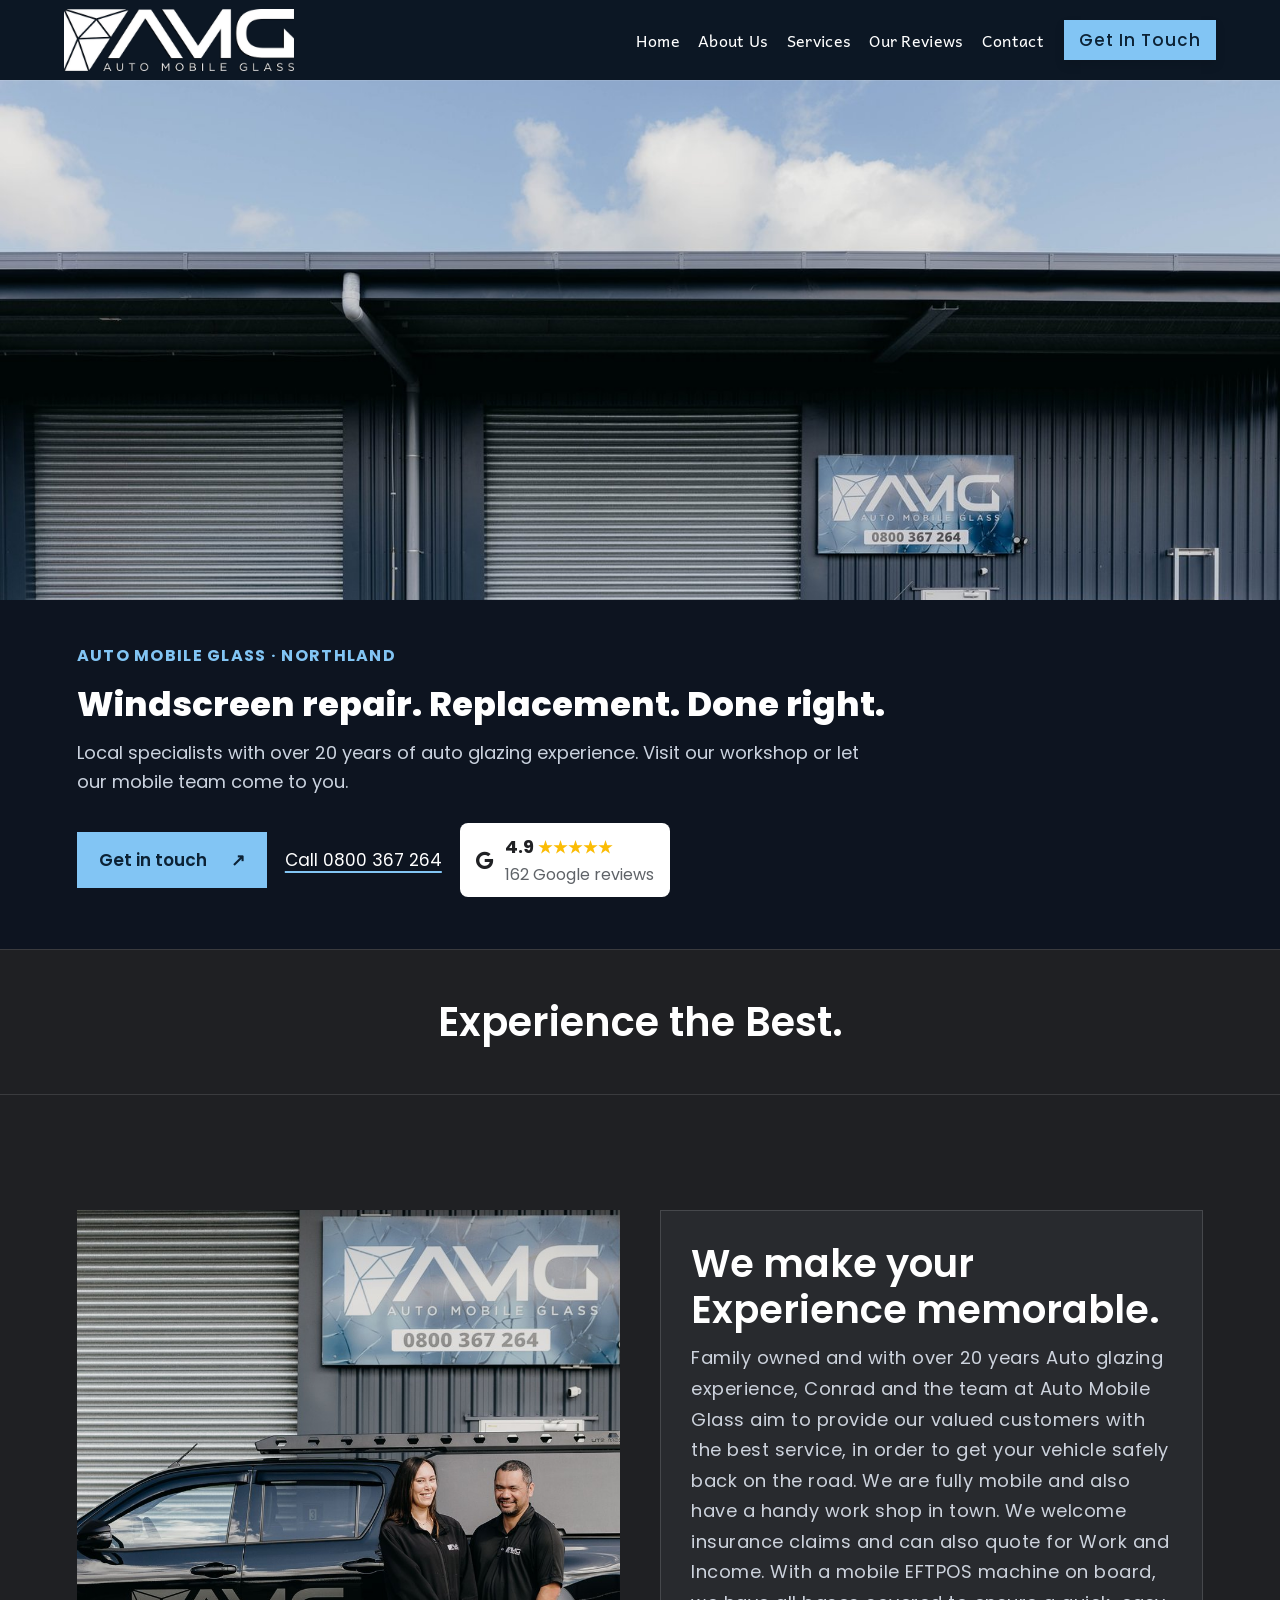
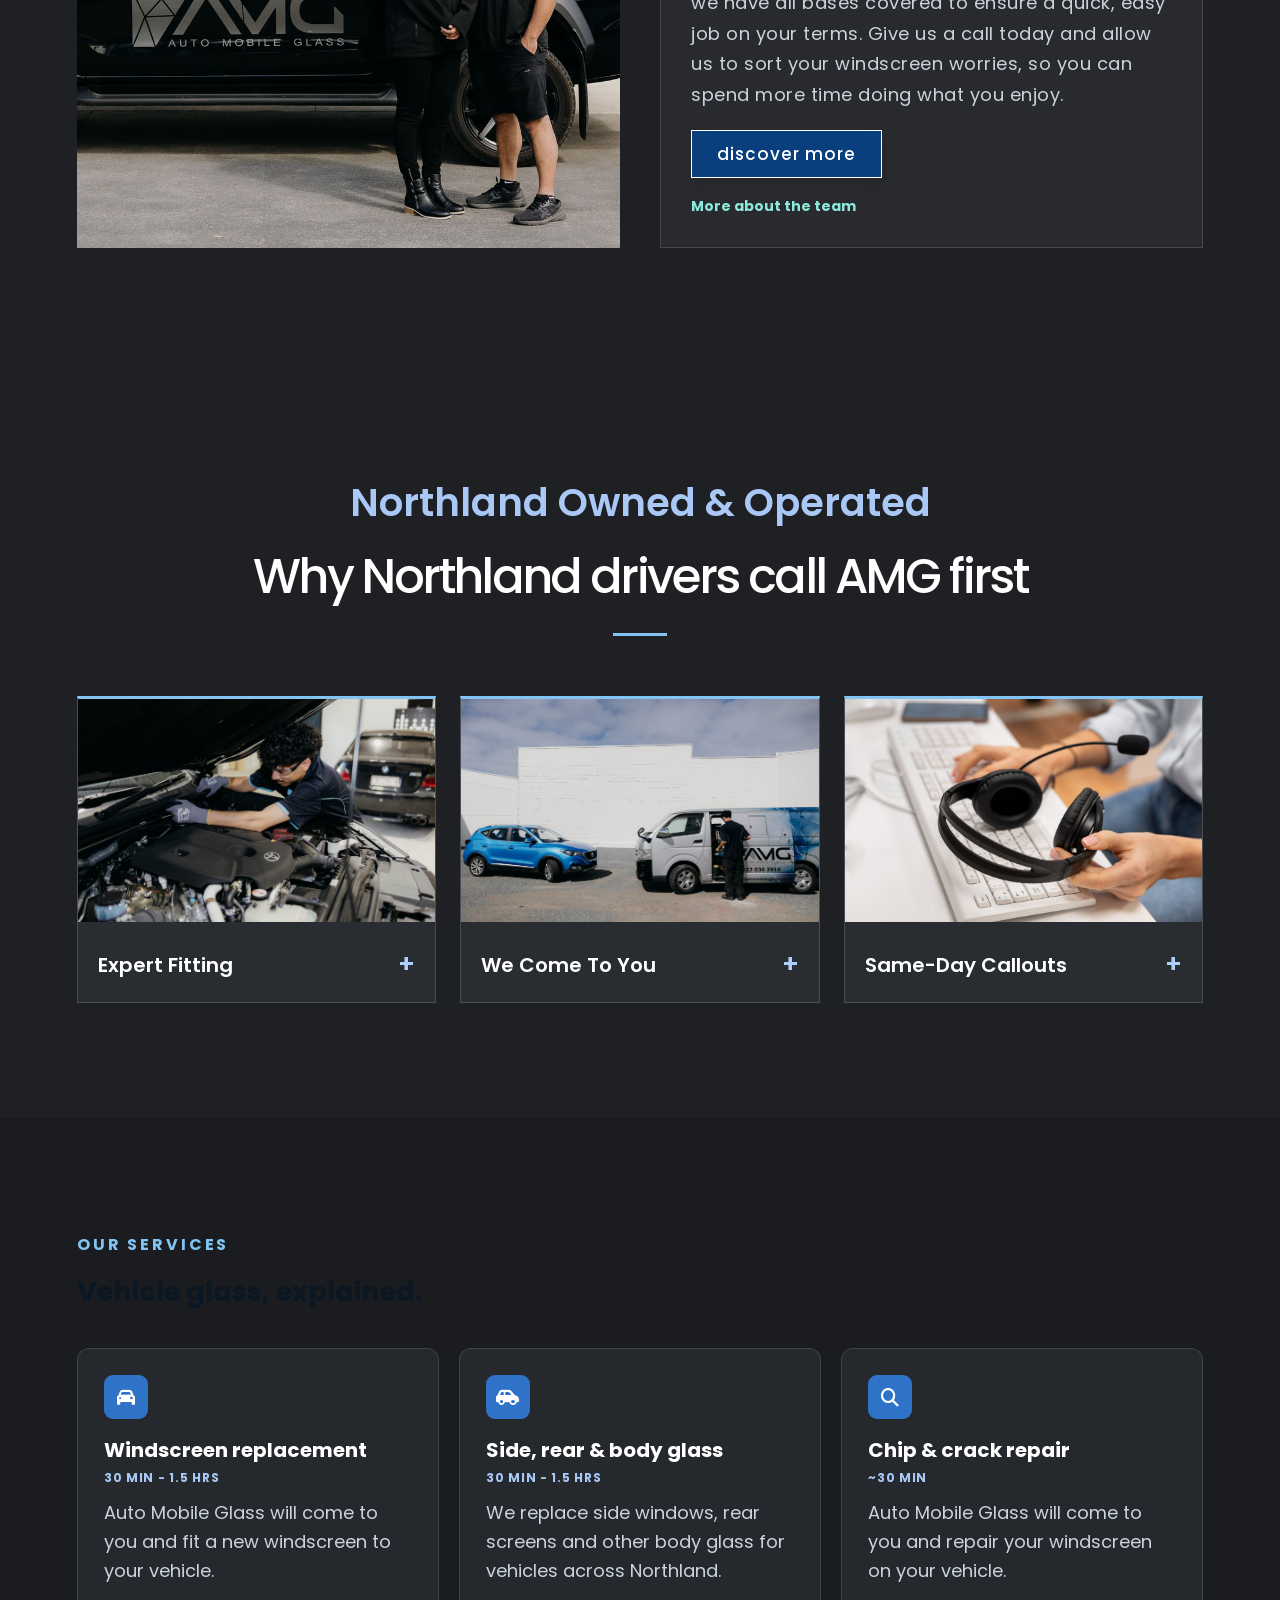
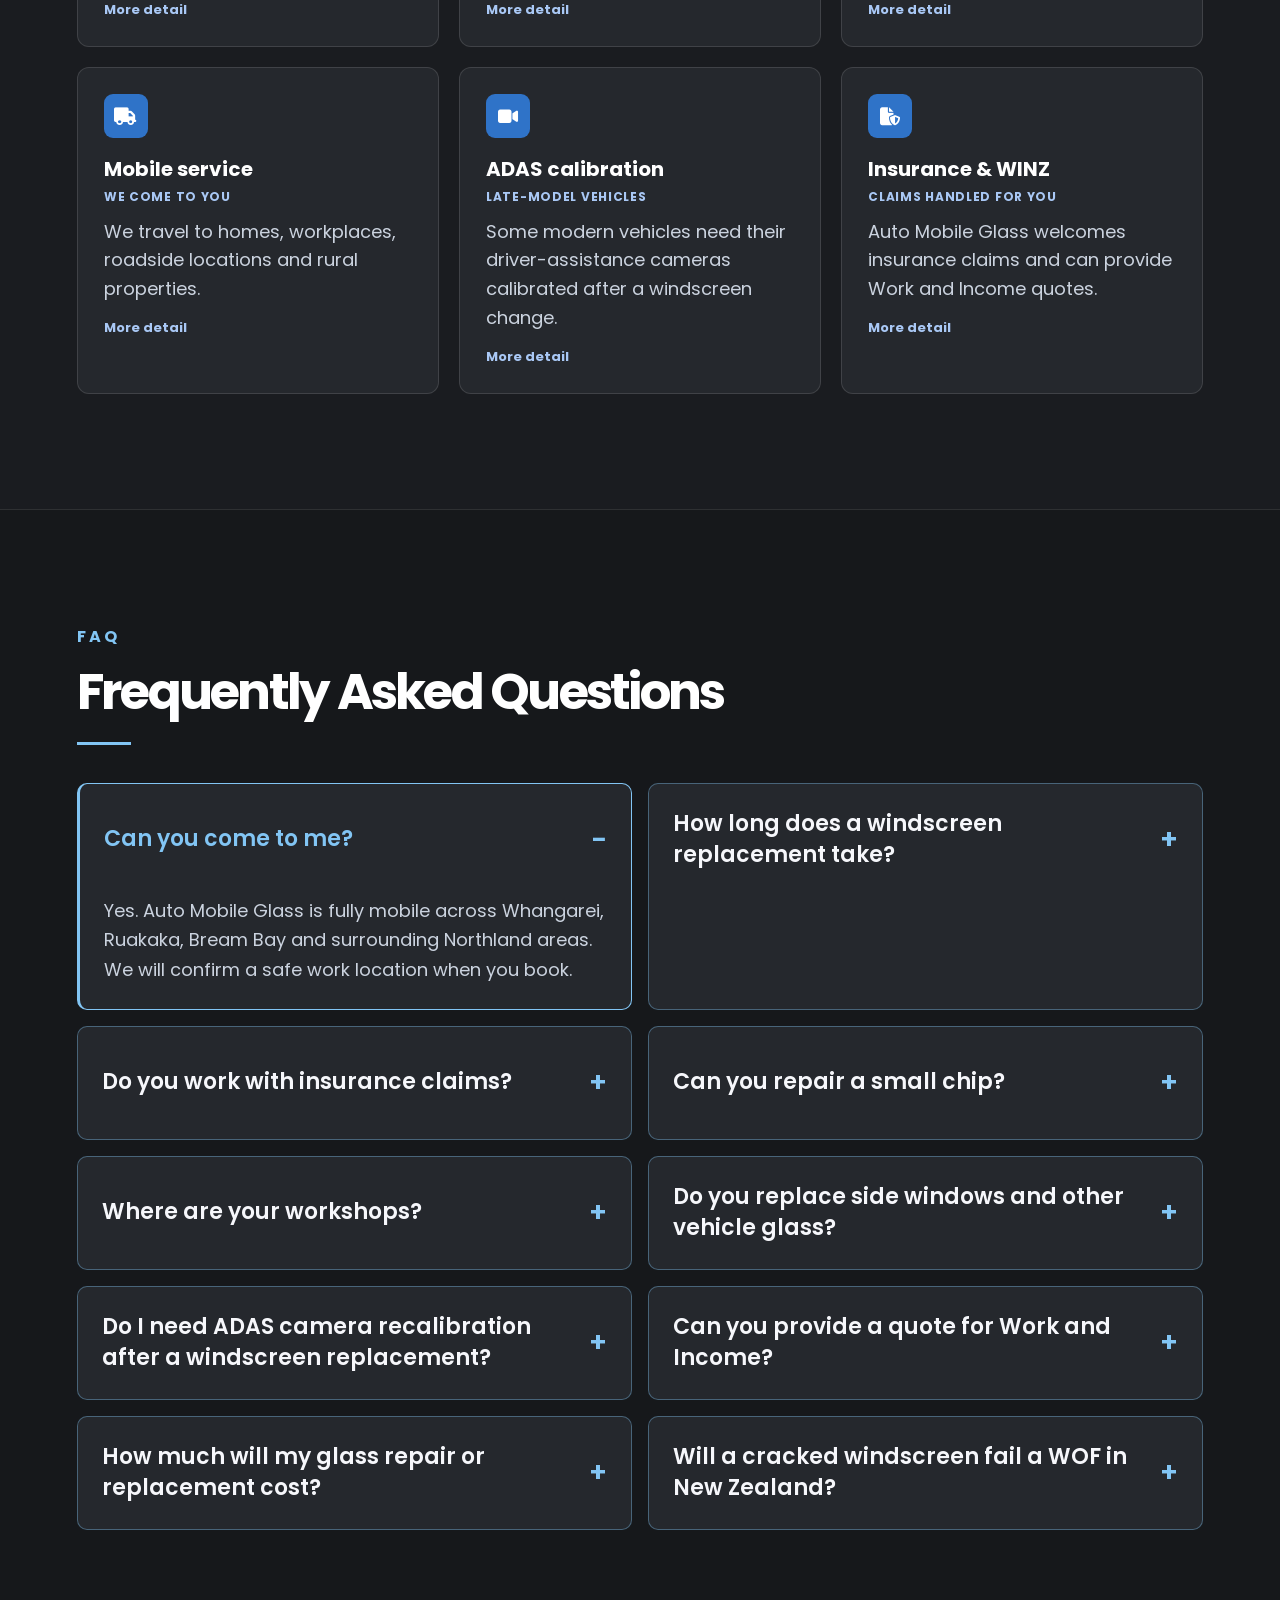
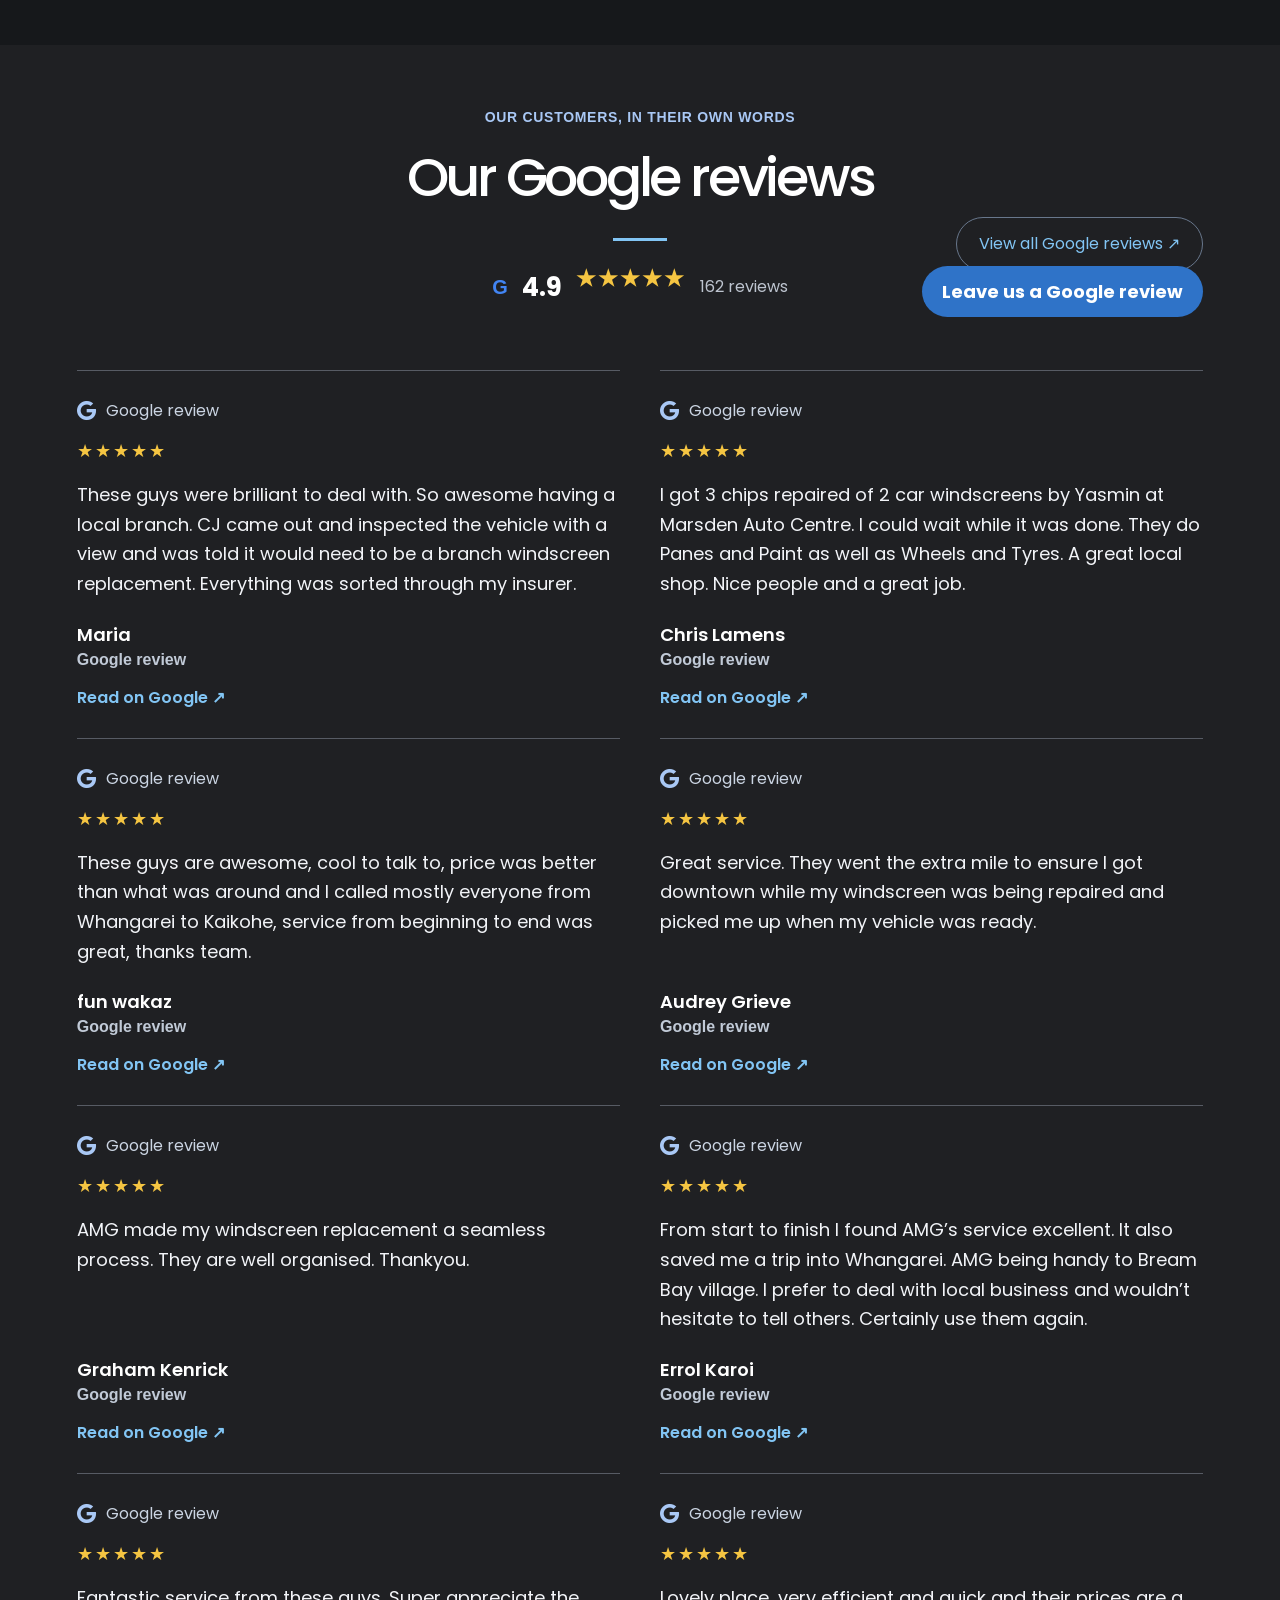
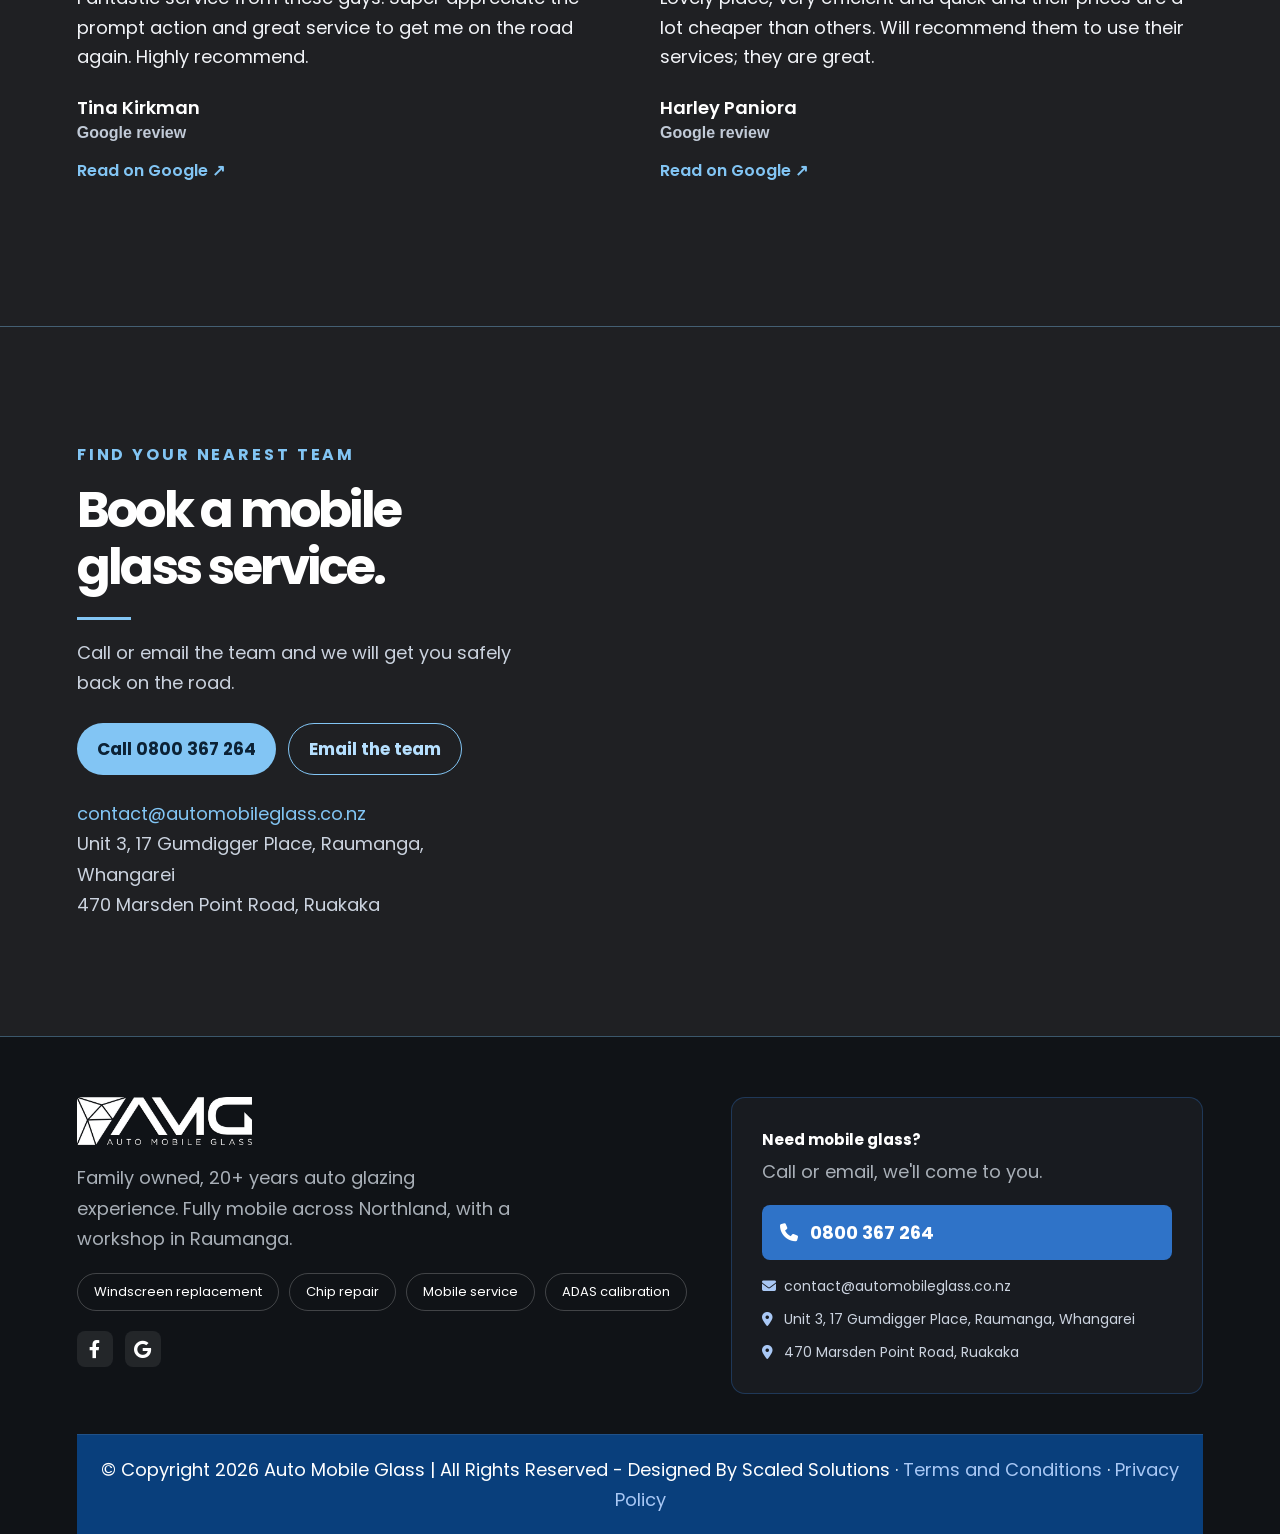
==== index.html @ 66de900a "Fix hero layout: use fully isolated CSS ids instead of reusing legacy grid classes The previous atte" ====
<!DOCTYPE html>

<html lang="en">
<head>
<meta charset="utf-8"/>
<meta content="IE=edge" http-equiv="X-UA-Compatible"/>
<meta content="width=device-width, initial-scale=1.0" name="viewport"/>
<!-- Title -->
<title>Auto Mobile Glass Repair| Northland</title>
<!-- Favicon -->
<link href="./assets/images/Logo/amg-fav-icon.png" rel="icon" type="image/x-icon"/>
<!-- Font-Awesome (CSS) -->
<link href="./assets/vendors/font-awesome/css/all.css" rel="stylesheet"/>
<!-- Magnific-Popup (CSS) -->
<link href="./assets/vendors/magnific-popup/magnific-popup.css" rel="stylesheet"/>
<!-- Swiper (CSS) -->
<link href="./assets/vendors/swiper/swiper.css" rel="stylesheet"/>
<!-- Custom Stylesheets -->
<link href="./assets/css/main.css" rel="stylesheet"/>
<link href="./assets/css/responsive.css" rel="stylesheet"/>
<style>
.home{position:relative}
.hero-review-rail{position:absolute;z-index:8;left:6%;bottom:7%;width:min(420px,calc(100% - 40px));padding:16px 20px;background:rgba(0,0,0,.68);border-left:4px solid #1d4f91;color:#fff;box-shadow:0 10px 28px rgba(0,0,0,.28)}
.hero-review-item{display:none}.hero-review-item.is-active{display:block}.hero-review-stars,.google-stars{color:#f5c542;letter-spacing:2px;font-size:1rem;margin-bottom:6px}.hero-review-item p{font-size:1rem;line-height:1.45;margin:0 0 7px}.hero-review-item strong{font-size:.78rem;letter-spacing:.04em;font-weight:600;color:#d7e4f5}.home-testimonial .heading span{color:#1d4f91}.home-testimonial .google-stars{margin-top:10px}
@media(max-width:700px){.hero-review-rail{left:18px;bottom:22px;width:calc(100% - 36px);padding:13px 15px}.hero-review-item p{font-size:.9rem}}
</style>
<style id="amg-refresh">
:root{--amg-blue:#24589b;--amg-ink:#0c1724;--amg-mist:#eef4fb}
body{background:#f7f9fc;color:var(--amg-ink)}
.header{box-shadow:0 1px 0 rgba(255,255,255,.12);position:relative;z-index:20;background:#0c1724!important}.header-1,.header-2{background:#0c1724!important}
.header-2{background:var(--amg-ink)}
.nav-btn{letter-spacing:.02em}
.page-title{position:relative;overflow:hidden;background:linear-gradient(115deg,#0b1724 0%,#18395f 58%,#2f73c8 100%);padding:84px 6% 58px}
.page-title:after{content:"";position:absolute;right:-10%;top:-65%;width:52%;height:210%;background:linear-gradient(120deg,transparent 0 45%,rgba(255,255,255,.09) 46% 48%,transparent 49%);transform:rotate(8deg);pointer-events:none}
.page-title .title,.page-title .link{position:relative;z-index:1}.page-title h2{font-size:clamp(2.6rem,6vw,5.4rem);letter-spacing:-.055em;margin:0 0 22px}.page-title .link{display:inline-flex;align-items:center;gap:12px;border:1px solid rgba(255,255,255,.36);background:rgba(255,255,255,.1);padding:12px 18px;border-radius:4px;backdrop-filter:blur(8px)}
.single-service{display:grid;grid-template-columns:minmax(230px,29%) 1fr;gap:clamp(28px,5vw,76px);max-width:1280px;margin:0 auto;padding:88px 6% 110px;align-items:start}.single-service .sidebar{position:sticky;top:28px}.single-service .category{border:1px solid #d8e2ef;box-shadow:0 16px 36px rgba(16,41,70,.08);background:#fff}.single-service .sidebar-heading{background:var(--amg-blue);padding:22px 24px}.single-service .sidebar-heading h2{margin:0;color:#fff;letter-spacing:.08em;font-size:1.05rem}.single-service .box-container a{display:block;padding:19px 22px;border-bottom:1px solid #e4ebf3;color:var(--amg-ink);transition:background .2s,color .2s}.single-service .box-container a:hover,.single-service .box-container a.active{background:var(--amg-mist);color:var(--amg-blue)}.single-service .box-container i{color:var(--amg-blue);margin-right:10px}.service-info{min-width:0}.service-info .image{height:clamp(250px,34vw,460px);overflow:hidden;margin-bottom:32px}.service-info .image img{width:100%;height:100%;object-fit:cover;display:block;filter:saturate(.9)}.service-info .content h2{font-size:clamp(2rem,4vw,3.5rem);letter-spacing:-.04em;color:var(--amg-ink);margin-bottom:16px}.service-gallery{display:grid;grid-template-columns:repeat(3,1fr);gap:14px;margin-top:28px}.service-gallery img{width:100%;height:180px;object-fit:cover;display:block}.home-review{background:var(--amg-mist)}
@media(max-width:800px){.single-service{grid-template-columns:1fr;padding-top:54px}.single-service .sidebar{position:static}.page-title{padding:64px 5% 44px}.service-gallery{grid-template-columns:1fr 1fr}}
@media(max-width:520px){.service-gallery{grid-template-columns:1fr}.service-gallery img{height:220px}}
</style>
<style id="amg-home-redesign">
/* Editorial service site refresh: hero remains untouched, content below becomes a dark Google-style review and service system. */
.search-car,.about,.blog.main,.services,.home-testimonial{background:#1f2023!important;color:#f6f7fb;padding:clamp(70px,9vw,130px) 6%!important}
.search-car>.box-container,.about>.box-container,.blog.main>.box-container,.services>.box-container,.home-testimonial>.heading,.home-testimonial>.testimonial-slider{max-width:1240px;margin-left:auto;margin-right:auto}
.search-car{padding-top:42px!important;padding-bottom:42px!important;border-top:1px solid rgba(255,255,255,.12);border-bottom:1px solid rgba(255,255,255,.12)}
.about .heading,.blog .heading,.services .heading,.home-testimonial .heading{text-align:left;margin-bottom:44px}.about .heading span,.blog .heading span,.services .heading span,.review-heading>span{color:#a9c8f5!important;letter-spacing:.17em;font-size:.74rem}.about .heading h2,.blog .heading h2,.services .heading h2{font-size:clamp(2.3rem,5vw,4.8rem);letter-spacing:-.055em;color:#fff;margin-top:14px}
.about .content,.blog .box,.services .box{background:#282a2e;border:1px solid rgba(255,255,255,.14);box-shadow:none}.about .content p,.blog .box p,.services .box p{color:#cdd3dd}.about .image img,.blog .box img,.services .box img{filter:saturate(.82);transition:transform .4s,filter .4s}.about .box:hover img,.blog .box:hover img,.services .box:hover img{transform:scale(1.035);filter:saturate(1)}
.services .box-container,.blog .box-container{gap:24px}.services .box h3,.blog .box h3{color:#fff}.services .box i{color:#f5c542}.services .box a,.blog .box a{color:#a9c8f5}
.home-testimonial{background:#1f2023!important}.home-testimonial .review-heading>span{color:#a9c8f5!important}.review-heading{position:relative}.review-heading h2{font-size:clamp(2.8rem,6vw,5.4rem);letter-spacing:-.06em;color:#fff;margin:12px 0 20px}.google-rating-line{display:flex;align-items:center;gap:14px}.google-mark,.review-google-mark{font-family:Arial,sans-serif;font-weight:800;color:#4285f4;font-size:2rem}.google-rating-line strong{font-size:2rem;color:#fff}.google-rating-line .google-stars{font-size:1.6rem;margin:0;color:#f5c542!important}.google-rating-line small{color:#bdc4cf;font-size:.9rem}.review-all-link{position:absolute;right:0;top:48%;color:#b8cef2;border:1px solid #68778c;border-radius:999px;padding:14px 22px}.testimonial-slider .swiper-wrapper{display:grid;grid-template-columns:repeat(3,minmax(0,1fr));gap:24px;transform:none!important}.testimonial-slider .swiper-slide{width:auto!important;height:auto!important}.home-testimonial .testi-item{min-height:420px;background:#292b2f;border:1px solid rgba(255,255,255,.14);border-radius:14px;padding:30px;display:flex;flex-direction:column}.home-testimonial .testi-item>i{display:none}.review-card-top{display:flex;align-items:center;gap:11px;margin-bottom:22px}.review-avatar{width:38px;height:38px;border-radius:50%;display:grid;place-items:center;background:#5366c9;color:white;font-weight:700}.review-source{color:#dce2ec;font-weight:600}.review-google-mark{font-size:1.55rem;margin-left:auto}.home-testimonial .google-stars{font-size:1.1rem;margin:0 0 18px;color:#f5c542!important;letter-spacing:2px}.google-rating-line .google-stars{color:#f5c542!important}.home-testimonial .testi-item p{color:#eef1f5;line-height:1.58;font-size:1rem}.home-testimonial .testi-item .text{margin-top:auto}.home-testimonial .testi-item h4{color:#fff;font-size:1.1rem}.home-testimonial .testi-item h6{color:#9ea8b6;line-height:1.45}.read-google{color:#a9c8f5;margin-top:24px;font-weight:600;font-size:.92rem}.home-testimonial .swiper-pagination{display:none}
@media(max-width:980px){.testimonial-slider .swiper-wrapper{grid-template-columns:repeat(2,minmax(0,1fr))}.review-all-link{position:static;display:inline-block;margin-top:24px}}
@media(max-width:640px){.testimonial-slider .swiper-wrapper{grid-template-columns:1fr}.home-testimonial .testi-item{min-height:0}.google-rating-line{flex-wrap:wrap;gap:9px}.google-rating-line .google-stars{width:100%}}
</style><link href="assets/css/usability.css" rel="stylesheet"/>
<style id="amg-faq-contact">
.amg-faq-section,.amg-contact-section{background:#16181b;color:#f6f7fb;padding:clamp(72px,9vw,128px) 6%;border-top:1px solid rgba(255,255,255,.1)}.amg-section-inner{max-width:1240px;margin:auto}.amg-section-kicker{color:#a9c8f5;font-size:.72rem;letter-spacing:.18em;font-weight:700;margin-bottom:15px}.amg-faq-section h2,.amg-contact-section h2{color:#fff;font-size:clamp(2.4rem,5vw,5rem);letter-spacing:-.055em;line-height:1.02;margin:0 0 38px}.amg-faq-grid{display:grid;grid-template-columns:repeat(2,minmax(0,1fr));gap:14px}.amg-faq-grid details{background:#25282d;border:1px solid rgba(255,255,255,.15);border-radius:10px;padding:0 24px}.amg-faq-grid summary{cursor:pointer;list-style:none;padding:24px 30px 24px 0;position:relative;font-size:1.05rem;font-weight:650}.amg-faq-grid summary::-webkit-details-marker{display:none}.amg-faq-grid summary:after{content:'+';position:absolute;right:0;color:#a9c8f5;font-size:1.5rem;top:18px}.amg-faq-grid details[open] summary:after{content:'−'}.amg-faq-grid p{color:#cbd3df;line-height:1.65;margin:0 0 24px;max-width:60ch}.amg-contact-section{background:#1f2023}.amg-contact-grid{display:grid;grid-template-columns:.82fr 1.18fr;gap:50px;align-items:start}.amg-contact-section h2{margin-bottom:18px}.amg-contact-section p{color:#cbd3df;line-height:1.6}.amg-contact-button{display:inline-block;margin:18px 0 22px;padding:14px 21px;background:#2f73c8;color:#fff;border-radius:999px;font-weight:700}.amg-contact-details a{color:#a9c8f5}.amg-map-grid{display:grid;grid-template-columns:repeat(2,1fr);gap:14px}.amg-map-grid iframe{width:100%;height:310px;border:0;border-radius:10px;filter:saturate(.8) contrast(1.02)}@media(max-width:760px){.amg-faq-grid,.amg-contact-grid,.amg-map-grid{grid-template-columns:1fr}.amg-map-grid iframe{height:260px}}

.amg-faq-section .amg-section-kicker{font-size:13px}
.amg-faq-grid summary{font-size:22px;line-height:1.4;font-weight:600;padding-right:36px}
.amg-faq-grid summary:after{font-size:28px;line-height:1.4;top:20px}
.amg-faq-grid p{font-size:18px;line-height:1.65;max-width:none}
@media(max-width:760px){.amg-faq-grid summary{font-size:20px}.amg-faq-grid details{padding:0 20px}}
</style><link href="assets/css/standard-hero.css" rel="stylesheet"/><link href="assets/css/readability.css" rel="stylesheet"/>
<style>
html{scroll-padding-top:110px}.amg-info-tab{background:#25282d;border:1px solid #ffffff26;border-radius:10px;margin:0 0 14px;color:#f6f7fb;scroll-margin-top:110px}.amg-info-tab>summary{cursor:pointer;list-style:none;font-size:22px;font-weight:600;padding:24px 60px 24px 24px;position:relative}.amg-info-tab>summary::-webkit-details-marker{display:none}.amg-info-tab>summary:after{content:'+';position:absolute;right:24px;color:#a9c8f5}.amg-info-tab[open]>summary:after{content:'−'}.amg-info-tab[open]>summary{color:#a9c8f5;border-bottom:1px solid #ffffff26}.amg-tab-body{padding:28px}.amg-tab-body p{font-size:18px;line-height:1.7;color:#cbd3df;margin:0 0 20px}.amg-tab-body h3{font-size:24px;color:#fff;margin:24px 0 14px}.amg-tab-body img{display:block;width:100%;max-width:640px;max-height:380px;object-fit:contain;margin:0 0 24px}.amg-tab-body blockquote{padding:20px 0;border-bottom:1px solid #ffffff26}.amg-tab-body cite{font-size:17px;color:#a9c8f5}.amg-faq-grid{align-items:start}#reviews>.amg-info-tab{max-width:1240px;margin:40px auto 0}@media(max-width:760px){.amg-info-tab>summary{font-size:20px;padding-left:20px}.amg-tab-body{padding:20px}}
</style><style id="amg-service-layout">
#services .amg-tab-body{padding:32px;display:grid;gap:32px}
.amg-service-row{display:grid;grid-template-columns:minmax(0,1.15fr) minmax(0,1fr);gap:36px;align-items:start}
.amg-service-row+.amg-service-row{border-top:1px solid #ffffff1a;padding-top:32px}
#services .amg-service-copy h3{font-size:clamp(21px,2vw,26px);line-height:1.3;margin:0 0 14px}
#services .amg-service-copy p{font-size:18px;line-height:1.65;margin:0 0 18px;max-width:65ch}
#services .amg-service-copy p+h3{margin-top:26px}
#services .amg-service-copy>:last-child{margin-bottom:0}
.amg-service-media{display:grid;gap:14px;min-width:0}
#services .amg-service-media img{width:100%;height:auto;aspect-ratio:16/10;object-fit:cover;max-width:none;max-height:300px;margin:0;border-radius:6px}
.amg-service-row-text{grid-template-columns:1fr}
#services .amg-service-row-text .amg-service-copy{max-width:850px}
@media(max-width:760px){#services .amg-tab-body{padding:22px 20px;gap:24px}.amg-service-row{grid-template-columns:1fr;gap:22px}.amg-service-row+.amg-service-row{padding-top:24px}#services .amg-service-media img{max-height:260px}#services .amg-service-copy p{font-size:17px}}

.amg-service-gallery{grid-template-columns:repeat(2,minmax(0,1fr))}#services .amg-service-gallery img{aspect-ratio:4/3}@media(max-width:420px){.amg-service-gallery{gap:10px}}
</style><link href="assets/css/blue-accents.css" rel="stylesheet"/>
<script type="application/ld+json">
{
  "@context": "https://schema.org",
  "@type": "AutoGlassShop",
  "name": "Auto Mobile Glass",
  "alternateName": "AMG",
  "description": "Mobile windscreen replacement, chip and crack repair, and ADAS camera calibration across Northland, New Zealand.",
  "url": "https://www.automobileglass.co.nz/",
  "telephone": "+64800367264",
  "email": "contact@automobileglass.co.nz",
  "address": [
    {
      "@type": "PostalAddress",
      "streetAddress": "Unit 3, 17 Gumdigger Place, Raumanga",
      "addressLocality": "Whangarei",
      "postalCode": "0110",
      "addressCountry": "NZ"
    },
    {
      "@type": "PostalAddress",
      "streetAddress": "470 Marsden Point Road",
      "addressLocality": "Ruakaka",
      "postalCode": "0171",
      "addressCountry": "NZ"
    }
  ],
  "areaServed": [
    "Whangarei",
    "Ruakaka",
    "Waipu",
    "Mangawhai",
    "Dargaville",
    "Kerikeri",
    "Northland"
  ],
  "sameAs": [
    "https://www.facebook.com/automobileglasswhangarei"
  ]
}
</script>
<script type="application/ld+json">
{
  "@context": "https://schema.org",
  "@type": "FAQPage",
  "mainEntity": [
    {
      "@type": "Question",
      "name": "Can you come to me?",
      "acceptedAnswer": {
        "@type": "Answer",
        "text": "Yes. Auto Mobile Glass is fully mobile across Whangarei, Ruakaka, Bream Bay and surrounding Northland areas. We will confirm a safe work location when you book."
      }
    },
    {
      "@type": "Question",
      "name": "How long does a windscreen replacement take?",
      "acceptedAnswer": {
        "@type": "Answer",
        "text": "Most replacements take around 30 minutes to 1.5 hours, depending on the vehicle and the glass required. We will give you a clear time estimate before starting."
      }
    },
    {
      "@type": "Question",
      "name": "Do you work with insurance claims?",
      "acceptedAnswer": {
        "@type": "Answer",
        "text": "Yes. We welcome insurance work and can help you through the claim details. Have your policy information ready when you call."
      }
    },
    {
      "@type": "Question",
      "name": "Can you repair a small chip?",
      "acceptedAnswer": {
        "@type": "Answer",
        "text": "Often, yes. A chip should be checked early before it spreads. Send us a photo or call 0800 367 264 and we will advise the best next step."
      }
    },
    {
      "@type": "Question",
      "name": "Where are your workshops?",
      "acceptedAnswer": {
        "@type": "Answer",
        "text": "You can find us at Unit 3, 17 Gumdigger Place, Raumanga, Whangarei, and 470 Marsden Point Road, Ruakaka. Call ahead to arrange an appointment at the location that suits you."
      }
    },
    {
      "@type": "Question",
      "name": "Do you replace side windows and other vehicle glass?",
      "acceptedAnswer": {
        "@type": "Answer",
        "text": "Yes. Alongside windscreens, we offer vehicle body glass replacement. Tell us which window is damaged and your vehicle details so we can check the glass required and arrange the work."
      }
    },
    {
      "@type": "Question",
      "name": "Do I need ADAS camera recalibration after a windscreen replacement?",
      "acceptedAnswer": {
        "@type": "Answer",
        "text": "Many modern vehicles need their ADAS cameras recalibrated after a windscreen replacement, because even a few millimetres of difference in the new glass position can affect lane-keeping, forward collision and other camera-based safety systems. Auto Mobile Glass checks whether your vehicle needs calibration as part of the job and can carry it out for late-model vehicles, something not every Northland glass company offers."
      }
    },
    {
      "@type": "Question",
      "name": "Can you provide a quote for Work and Income?",
      "acceptedAnswer": {
        "@type": "Answer",
        "text": "Yes. We can provide quotes for Work and Income. Contact our team with your vehicle details and the work needed, and let us know you require a Work and Income quote."
      }
    },
    {
      "@type": "Question",
      "name": "How much will my glass repair or replacement cost?",
      "acceptedAnswer": {
        "@type": "Answer",
        "text": "Contact us for a quote for your vehicle and the glass work required. Let us know whether you need a repair or replacement and whether you plan to make an insurance claim."
      }
    },
    {
      "@type": "Question",
      "name": "Will a cracked windscreen fail a WOF in New Zealand?",
      "acceptedAnswer": {
        "@type": "Answer",
        "text": "Often, yes. A crack anywhere inside the critical vision area directly ahead of the driver will fail a WOF, and cracks elsewhere on the windscreen fail once they pass about 150mm or the glass is otherwise too damaged to see through safely. If you are not sure whether your damage will pass, Auto Mobile Glass can check it and advise whether a repair or full replacement is the safer option."
      }
    }
  ]
}
</script>
<style>
.amg-services-section{background:#1a1c20;padding:clamp(72px,9vw,128px) 6%}
.amg-service-grid{display:grid;grid-template-columns:repeat(3,minmax(0,1fr));gap:20px;margin-top:36px}
.amg-service-card{background:#25282d;border:1px solid #ffffff1f;border-radius:12px;padding:26px}
.amg-service-card-icon{width:44px;height:44px;border-radius:9px;background:#2f73c8;color:#fff;display:flex;align-items:center;justify-content:center;font-size:18px;margin-bottom:16px}
.amg-service-card h3{font-size:20px;color:#fff;margin:0 0 4px}
.amg-service-card-meta{color:#a9c8f5;font-size:12px;font-weight:700;text-transform:uppercase;letter-spacing:.06em;margin-bottom:12px}
.amg-service-card-teaser{color:#cbd3df;font-size:15px;line-height:1.6;margin:0 0 14px}
.amg-service-more summary{cursor:pointer;list-style:none;color:#a9c8f5;font-size:13px;font-weight:700}
.amg-service-more summary::-webkit-details-marker{display:none}
.amg-service-more-body{padding-top:14px;border-top:1px solid #ffffff1a;margin-top:14px}
.amg-service-more-body p{color:#cbd3df;font-size:15px;line-height:1.7;margin:0 0 14px}
.amg-service-more-body h3{font-size:17px;color:#fff;margin:16px 0 8px}
.amg-service-more-body img{display:block;width:100%;max-width:480px;max-height:280px;object-fit:contain;margin:0 0 14px}
@media(max-width:900px){.amg-service-grid{grid-template-columns:1fr}}
.amg-about-more{margin-top:18px}
.amg-about-more summary{cursor:pointer;list-style:none;color:#8ce9dc;font-weight:700;font-size:14px}
.amg-about-more summary::-webkit-details-marker{display:none}
.amg-about-more-body{padding-top:16px}
</style></head>
<body class="amg-home" id="top">
<div aria-label="Loading Auto Mobile Glass" class="site-loader" hidden="" id="site-loader" role="status">
<img alt="Auto Mobile Glass" fetchpriority="high" src="assets/images/Logo/amglogo_white.webp" width="320"/>
<span aria-hidden="true" class="site-loader-track"></span>
</div>
<script>
  (() => {
    const loader = document.getElementById('site-loader');
    const started = performance.now();
    let closing = false;
    loader.hidden = false;
    function dismiss() {
      if (closing) return;
      closing = true;
      setTimeout(() => {
        loader.classList.add('is-loaded');
        setTimeout(() => loader.remove(), 350);
      }, Math.max(0, 500 - (performance.now() - started)));
    }
    window.addEventListener('load', dismiss, {once: true});
    window.addEventListener('pageshow', event => { if (event.persisted) dismiss(); });
    setTimeout(dismiss, 4000);
  })();
  </script>
<!-- ==================== Scroll-Top Area (Start) ==================== -->
<a class="scroll-top" href="#">
<i class="fas fa-long-arrow-alt-up"></i>
</a>
<!-- ==================== Scroll-Top Area (End) ==================== -->
<!-- ==================== Header Area (Start) ==================== -->
<header>
<!-- ===== Header Area (Start) ===== -->
<div class="header">
<div class="header-1">
<ul class="header-contacts">
<li><i class="fas fa-phone"></i><span>0800 367 264</span></li>
<li><i class="fas fa-envelope"></i><span class="gmail">contact@automobileglass.co.nz</span></li>
</ul>
<!-- Contacts -->
<ul class="social-contacts">
<li><a class="fab fa-facebook-f" href="https://www.facebook.com/automobileglasswhangarei/" target="_blank"></a></li>
<li><a class="fab fa-google" href="https://maps.app.goo.gl/eV6AyjWXwF5srSbz9" target="_blank"></a></li>
<!-- <li><a href="#" class="fab fa-instagram"></a></li><li><a href="#" class="fab fa-linkedin"></a></li> -->
</ul>
</div>
<div class="header-2">
<div class="icon fa-solid fa-bars-staggered" id="menu-btn"></div>
<!-- Logo -->
<a class="logo" href="#top">
<img alt="logo" src="./assets/images/Logo/amglogo_white.webp" width="200"/>
<!-- <div class="logo-name">
            <h3><span>Elite</span>Cars</h3>
            <p>car rental service</p>
          </div> -->
</a>
<div class="container">
<!-- Navbar -->
<nav class="navbar">
<a class="nav-btn" href="#top">home</a>
<a class="nav-btn" href="#about-more">About Us</a>
<a class="nav-btn" href="#services">Services</a>
<a class="nav-btn" href="#reviews">Our Reviews</a>
<!--  <div class="dropdown-menu">
              <button class="nav-btn">about <i class="fas fa-angle-down"></i> </button>
              <div class="dropdown-content">
                <a href="About.html">about us</a>
                <a href="About.html">team</a>
                <a href="Testimonials.html">testimonials</a>
                <a href="contact.html">faqs</a>
              </div>
            </div>
 
            <div class="dropdown-menu">
              <button class="nav-btn">Pages <i class="fas fa-angle-down"></i> </button>
              <div class="dropdown-content">
                <a href="Service.html">Services</a>
                <a href="Service.html">Single Service</a>
                <a href="index.html">Gallery</a>
                <a href="contact.html">login</a>
                <a href="contact.html">register</a>
                <a href="contact.html">forgotPwd</a>
              </div>
            </div>

            <div class="dropdown-menu">
              <button class="nav-btn">cars <i class="fas fa-angle-down"></i> </button>
              <div class="dropdown-content">
                <a href="Service.html">car grid</a>
                <a href="Service.html">car list</a>
                <a href="Service.html">single car</a>
                <a href="contact.html">cart</a>
                <a href="contact.html">checkout</a>
              </div>
            </div>

            <div class="dropdown-menu">
              <button class="nav-btn">blog <i class="fas fa-angle-down"></i> </button>
              <div class="dropdown-content">
                <a href="index.html">blogs grid</a>
                <a href="index.html">blogs list</a>
                <a href="index.html">single blog</a>
              </div>
            </div> -->
<a class="nav-btn" href="#contact-section">contact</a>
</nav>
<a class="btn" href="#contact-section">Get In Touch</a>
</div>
</div>
</div>
<!-- ===== Header Area (Ends) ===== -->
<!-- ===== Mobile Menu Area (Start) ===== -->
<div class="mobile-menu">
<div class="fa-solid fa-angles-left" id="close-side-bar"></div>
<nav class="mobile-navbar">
<div class="nav-link">
<div class="main-nav-link"> <a class="nav-btn" href="#top">home</a> </div>
</div>
<div class="nav-link">
<div class="main-nav-link"> <a class="nav-btn" href="#about-more">about us</a> </div>
</div>
<div class="nav-link">
<div class="main-nav-link"> <a class="nav-btn" href="#services">services</a> </div>
</div>
<div class="nav-link">
<div class="main-nav-link"> <a class="nav-btn" href="#reviews">Our Reviews</a> </div>
</div>
<div class="nav-link">
<div class="main-nav-link"> <a class="nav-btn" href="#contact-section">contact</a> </div>
</div>
</nav>
</div>
<!-- ===== Mobile Menu Area (Ends) ===== -->
</header>
<!-- ==================== Header Area (End) ==================== -->
<!-- ==================== Home-Slider Area (Start) ==================== -->
<section aria-labelledby="hero-title" id="amg-new-hero">
<figure id="amg-new-hero-figure"><img alt="The Auto Mobile Glass team alongside their service vans" fetchpriority="high" height="1067" src="assets/images/Home/slider2.jpeg" width="1600"/></figure>
<div id="amg-new-hero-copy">
<p class="amg-hero-eyebrow">Auto Mobile Glass · Northland</p>
<h1 id="hero-title">Windscreen repair. Replacement. Done right.</h1>
<p class="amg-hero-description">Local specialists with over 20 years of auto glazing experience. Visit our workshop or let our mobile team come to you.</p>
<div id="amg-new-hero-actions">
<a class="amg-hero-primary" href="#contact-section">Get in touch <span aria-hidden="true">↗</span></a>
<a class="amg-hero-phone" href="tel:0800367264">Call 0800 367 264</a>
<a aria-label="Read our Google reviews: rated 4.9 from 162 reviews" id="amg-new-hero-rating" href="#reviews">
<i aria-hidden="true" class="fab fa-google"></i><span><strong>4.9 <span aria-hidden="true" class="amg-hero-stars">★★★★★</span></strong><span class="amg-hero-rating-caption">162 Google reviews</span></span>
</a>
</div>
</div>
</section>
<style>
#amg-new-hero{background:#0d1420;display:block;padding:0;min-height:0}
#amg-new-hero-figure{margin:0;line-height:0;max-height:520px;overflow:hidden}
#amg-new-hero-figure img{display:block;width:100%;height:auto;object-fit:cover;object-position:center 35%}
#amg-new-hero-copy{padding:44px 6% 52px;max-width:1100px;margin:0}
#amg-new-hero-copy .amg-hero-eyebrow{color:#8ce9dc;text-transform:uppercase;letter-spacing:.08em;font-weight:700;font-size:.85rem}
#amg-new-hero-copy h1{font-size:clamp(2.2rem,4.2vw,3.4rem);color:#fff;margin:10px 0 16px;line-height:1.1;font-weight:800}
#amg-new-hero-copy .amg-hero-description{color:#cbd3df;font-size:1.1rem;max-width:800px;margin:0 0 26px;line-height:1.6}
#amg-new-hero-actions{display:flex;align-items:center;flex-wrap:wrap;gap:18px}
#amg-new-hero-rating{display:inline-flex;align-items:center;gap:12px;background:#fff;color:#202124;border-radius:8px;padding:10px 16px;text-decoration:none}
#amg-new-hero-rating .amg-hero-stars{color:#fbbc04;letter-spacing:1px}
#amg-new-hero-rating .amg-hero-rating-caption{display:block;font-size:12px;color:#5f6368}
@media(max-width:700px){#amg-new-hero-figure{max-height:240px}}
</style>
<!-- ==================== Home-Slider Area (End) ==================== -->
<!-- ==================== Search-Car Area (Start) ==================== -->
<section class="search-car">
<h4>Experience the Best.</h4>
</section>
<!-- ==================== Search-Car Area (End) ==================== -->
<!-- ==================== About Area (Start) ==================== -->
<section class="about" id="about">
<div class="box-container">
<div class="about-photo"><img alt="Two Auto Mobile Glass team members beside the company ute" height="1067" loading="lazy" src="./assets/images/About/about-page.jpeg" width="1600"/></div>
<div class="content">
<div class="text">
<div class="heading">
<!--<span>know about us</span> -->
</div>
<h3>We make your Experience memorable.</h3>
<p>Family owned and with over 20 years Auto glazing experience, Conrad and the team at Auto Mobile Glass aim to provide our valued customers with the best service, in order to get your vehicle safely back on the road. We are fully mobile and also have a handy work shop in town. We welcome insurance claims and can also quote for Work and Income. With a mobile EFTPOS machine on board, we have all bases covered to ensure a quick, easy job on your terms. Give us a call today and allow us to sort your windscreen worries, so you can spend more time doing what you enjoy.</p>
<a class="btn" href="#about-more">discover more</a><details id="about-more" class="amg-about-more"><summary>More about the team</summary><div class="amg-about-more-body"><div class="amg-service-row"><div class="amg-service-copy"><h3>We make your experience memorable.</h3><p>Family owned and with over 20 years Auto glazing experience, Conrad and the team at Auto Mobile Glass aim to provide our valued customers with the best service, in order to get your vehicle safely back on the road. We are fully mobile and also have a handy work shop in town. We welcome insurance claims and can also quote for Work and Income. With a mobile EFTPOS machine on board, we have all bases covered to ensure a quick, easy job on your terms. Give us a call today and allow us to sort your windscreen worries, so you can spend more time doing what you enjoy.</p></div><div class="amg-service-media"><img alt="" loading="lazy" src="./assets/images/About/About.png"/></div></div><div class="amg-service-row"><div class="amg-service-copy"><h3>Support for break-ins and emergencies</h3><h3>Professional Installation</h3><h3>24hr support for emergencies</h3><h3>Repair or Replace</h3></div><div class="amg-service-media amg-service-gallery"><img alt="" loading="lazy" src="./assets/images/Team/team1.jpg"/><img alt="" loading="lazy" src="./assets/images/Team/team2.jpg"/><img alt="" loading="lazy" src="./assets/images/Team/team3.jpg"/></div></div></div></details>
</div>
</div>
</div>
</section>
<!-- ==================== About Area (End) ==================== -->
<!-- ==================== Blogs Area (Start) ==================== -->
<section class="blog main">
<div class="heading">
<span>Northland owned &amp; operated</span>
<h2>Why Northland drivers call AMG first</h2>
</div>
<div class="box-container">
<details class="blog-item feature-disclosure"><summary><div class="image"><img alt="" loading="lazy" src="./assets/images/Blog/Blogs/bonnet.jpeg"/></div><span class="feature-title">Expert Fitting<span aria-hidden="true" class="feature-toggle">+</span></span></summary><div class="feature-body"><p>Our team uses the latest windscreen tooling and installation methods for professional glass repairs and replacements.</p><a href="#windscreen-replacement">Explore our services <span aria-hidden="true">↗</span></a></div></details>
<details class="blog-item feature-disclosure"><summary><div class="image"><img alt="" loading="lazy" src="./assets/images/Blog/Blogs/bonner2.jpeg"/></div><span class="feature-title">We Come To You<span aria-hidden="true" class="feature-toggle">+</span></span></summary><div class="feature-body"><p>We can come to your home or workplace. The location needs to be suitable for safe glass repair or replacement.</p><a href="#mobile-service">About our mobile service <span aria-hidden="true">↗</span></a></div></details>
<details class="blog-item feature-disclosure"><summary><div class="image"><img alt="" loading="lazy" src="./assets/images/Blog/Blogs/auto4.jpg"/></div><span class="feature-title">Same-Day Callouts<span aria-hidden="true" class="feature-toggle">+</span></span></summary><div class="feature-body"><p>Need help with damaged vehicle glass? Call our team to discuss the damage and arrange the next available appointment.</p><a href="tel:0800367264">Call 0800 367 264 <span aria-hidden="true">↗</span></a></div></details>
</div>
</section>
<!-- ==================== Blogs Area (End) ==================== -->
<!-- ==================== Services Area (Start) ==================== -->
<section class="amg-services-section" id="services"><div class="amg-section-inner"><div class="amg-section-kicker">OUR SERVICES</div><h2>Vehicle glass, explained.</h2><div class="amg-service-grid">
<div class="amg-service-card">
<div class="amg-service-card-icon"><i class="fas fa-car"></i></div>
<h3>Windscreen replacement</h3>
<div class="amg-service-card-meta">30 min - 1.5 hrs</div>
<p class="amg-service-card-teaser">Auto Mobile Glass will come to you and fit a new windscreen to your vehicle.</p>
<details class="amg-service-more">
<summary>More detail</summary>
<div class="amg-service-more-body"><div class="amg-service-row"><div class="amg-service-copy"><h3>Windscreen Replacement</h3><p>Auto Mobile Glass will come to you and fit a new windscreen to your vehicle. Please note that some car parks or locations will not be suitable under health and safety regulations.</p></div><div class="amg-service-media"><img alt="Auto Mobile Glass service" loading="lazy" src="./assets/images/Service/Services/windscreen-replacement.jpg"/></div></div><div class="amg-service-row"><div class="amg-service-copy"><h3>Laminated Windscreen</h3><p>By law, all modern vehicles are fitted with laminated glass. The windscreen for a vehicle is structural, so must be replaced correctly to ensure occupant safety. By law all glass fitted to any vehicle must meet all safety glass regulations. On average it may take 30mins to 1hrs to fit a windscreen correctly depending on the vehicle</p></div><div class="amg-service-media amg-service-gallery"><img alt="" loading="lazy" src="./assets/images/Service/Services/laminated-screen1.jpg"/><img alt="" loading="lazy" src="./assets/images/Service/Services/laminated-screen2.png"/></div></div><div class="amg-service-row amg-service-row-text"><div class="amg-service-copy"><h3>Extra attachments  on your windscreen</h3><p>Some newer/more modern cars can have special features attached to the windscreen. These can include rain sensors, cameras(ADAS) and other types of sensors. Please let us know if you are aware of any attachments you may have, as this can increase the time required to get your vehicle safely back on the road. Please contact for help.</p><h3>Mobile windscreen replacement</h3><p>Auto Mobile Glass replaces windscreens at homes, workplaces, roadside locations and rural properties across Northland. Typical replacement time is 30 minutes to 1.5 hours, depending on the vehicle.</p><p>Ask about insurance, adhesive drive-away time and ADAS calibration for your vehicle.</p></div></div></div>
</details>
</div>
<div class="amg-service-card">
<div class="amg-service-card-icon"><i class="fas fa-car-side"></i></div>
<h3>Side, rear & body glass</h3>
<div class="amg-service-card-meta">30 min - 1.5 hrs</div>
<p class="amg-service-card-teaser">We replace side windows, rear screens and other body glass for vehicles across Northland.</p>
<details class="amg-service-more">
<summary>More detail</summary>
<div class="amg-service-more-body"><div class="amg-service-row"><div class="amg-service-copy"><h3>Side and rear vehicle glass</h3><p>We replace side windows, rear screens and other body glass for vehicles across Northland. Call with the make, model and glass required so availability can be checked.</p><h3>Body glass Replacement</h3><p>Auto Mobile Glass will come to you and fit new body glass to your vehicle. Please note that some car parks or locations will not be suitable under health and safety regulations.</p></div><div class="amg-service-media"><img alt="Auto Mobile Glass service" loading="lazy" src="./assets/images/Service/Services/Service-1.png"/></div></div></div>
</details>
</div>
<div class="amg-service-card">
<div class="amg-service-card-icon"><i class="fas fa-magnifying-glass"></i></div>
<h3>Chip & crack repair</h3>
<div class="amg-service-card-meta">~30 min</div>
<p class="amg-service-card-teaser">Auto Mobile Glass will come to you and repair your windscreen on your vehicle.</p>
<details class="amg-service-more">
<summary>More detail</summary>
<div class="amg-service-more-body"><div class="amg-service-row"><div class="amg-service-copy"><h3>Windscreen Repair</h3><p>Auto Mobile Glass will come to you and repair your windscreen on your vehicle. Please note that some car parks or locations will not be suitable under health and safety regulations.</p></div><div class="amg-service-media"><img alt="Auto Mobile Glass service" loading="lazy" src="./assets/images/Service/Services/windscreen-repair.jpg"/></div></div><div class="amg-service-row"><div class="amg-service-copy"><h3>Repair Information</h3><p>Repairing a windscreen before replacemant is always preferred, as it will save time and money. There are different types of breaks in the glass that can be repaired before replacement is needed. Please contact us to see if your glass can be repaired. * All repairs must be completed under the standard AS/NZ 2366.1:1999*</p></div><div class="amg-service-media amg-service-gallery"><img alt="" loading="lazy" src="./assets/images/Service/Services/windshield-crack-repair.webp"/><img alt="" loading="lazy" src="./assets/images/Service/Services/windscreen-repair1.png"/></div></div><div class="amg-service-row amg-service-row-text"><div class="amg-service-copy"><h3>Extra attachments  on your windscreen</h3><p>Some newer/more modern cars can have special features attached to the windscreen. These can include rain sensors, cameras(ADAS) and other types of sensors. Please let us know if you are aware of any attachments you may have, as this can increase the time required to get your vehicle safely back on the road. Please contact for help.</p><h3>Windscreen chip and crack repair</h3><p>Some small chips and cracks can be repaired in around 30 minutes. Auto Mobile Glass inspects the damage first and explains whether repair or replacement is the safer option.</p></div></div></div>
</details>
</div>
<div class="amg-service-card">
<div class="amg-service-card-icon"><i class="fas fa-truck"></i></div>
<h3>Mobile service</h3>
<div class="amg-service-card-meta">We come to you</div>
<p class="amg-service-card-teaser">We travel to homes, workplaces, roadside locations and rural properties.</p>
<details class="amg-service-more">
<summary>More detail</summary>
<div class="amg-service-more-body"><div class="amg-service-row amg-service-row-text"><div class="amg-service-copy"><h3>Mobile auto glass across Northland</h3><p>We travel to homes, workplaces, roadside locations and rural properties. Describe where the vehicle is parked when you call so we can check whether a mobile fit is suitable.</p></div></div><p>If a side window is smashed or a windscreen is badly damaged, a 24hr callout service is available (a fee applies, plus travel cost depending on your area).</p></div>
</details>
</div>
<div class="amg-service-card">
<div class="amg-service-card-icon"><i class="fas fa-video"></i></div>
<h3>ADAS calibration</h3>
<div class="amg-service-card-meta">Late-model vehicles</div>
<p class="amg-service-card-teaser">Some modern vehicles need their driver-assistance cameras calibrated after a windscreen change.</p>
<details class="amg-service-more">
<summary>More detail</summary>
<div class="amg-service-more-body"><div class="amg-service-row amg-service-row-text"><div class="amg-service-copy"><h3>ADAS camera calibration after windscreen replacement</h3><p>Some modern vehicles need their driver-assistance cameras calibrated after a windscreen change. Auto Mobile Glass can confirm what your vehicle requires and discuss the next step.</p><h3>Why does calibration matter?</h3><p>ADAS cameras support features such as lane keeping and emergency braking. Calibration requirements vary by make and model, so call with your vehicle details before relying on these systems after glass work.</p></div></div></div>
</details>
</div>
<div class="amg-service-card">
<div class="amg-service-card-icon"><i class="fas fa-file-shield"></i></div>
<h3>Insurance & WINZ</h3>
<div class="amg-service-card-meta">Claims handled for you</div>
<p class="amg-service-card-teaser">Auto Mobile Glass welcomes insurance claims and can provide Work and Income quotes.</p>
<details class="amg-service-more">
<summary>More detail</summary>
<div class="amg-service-more-body"><div class="amg-service-row amg-service-row-text"><div class="amg-service-copy"><h3>Insurance claims and Work and Income quotes</h3><p>Auto Mobile Glass welcomes insurance claims and can provide Work and Income quotes. Confirm your policy, eligibility, excess and paperwork with the team before booking.</p></div></div></div>
</details>
</div>
</div></div></section>
<!-- ==================== Services Area (End) ==================== -->
<!-- ==================== Count Area (Start) ==================== -->
<!--<div class="counting">-->
<!--  <div class="box">-->
<!--    <i class="fa-solid fa-briefcase"></i>-->
<!--    <div class="text">-->
<!--      <div class="count" data-count="15">15+</div>-->
<!--      <h3>experience</h3>-->
<!--    </div>-->
<!--  </div>-->
<!--  <div class="box">-->
<!--    <i class="fa-solid fa-car"></i>-->
<!--    <div class="text">-->
<!--      <div class="count" data-count="500">500+</div>-->
<!--      <h3>Services</h3>-->
<!--    </div>-->
<!--  </div>-->
<!--  <div class="box">-->
<!--    <i class="fa-solid fa-people-group"></i>-->
<!--    <div class="text">-->
<!--      <div class="count" data-count="1000">1000+</div>-->
<!--      <h3>customers</h3>-->
<!--    </div>-->
<!--  </div>-->
<!--  <div class="box">-->
<!--    <i class="fa-regular fa-comments"></i>-->
<!--    <div class="text">-->
<!--      <div class="count" data-count="500">500+</div>-->
<!--      <h3>reviews</h3>-->
<!--    </div>-->
<!--  </div>-->
<!--</div>-->
<!-- ==================== Count Area (End) ==================== -->
<!-- ==================== Testimonials Area (Start) ==================== -->
<section aria-labelledby="amg-faq-title" class="amg-faq-section" id="faq">
<div class="amg-section-inner">
<div class="amg-section-kicker">FAQ</div><h2 id="amg-faq-title">Frequently Asked Questions</h2>
<div class="amg-faq-grid">
<details open=""><summary>Can you come to me?</summary><p>Yes. Auto Mobile Glass is fully mobile across Whangarei, Ruakaka, Bream Bay and surrounding Northland areas. We will confirm a safe work location when you book.</p></details>
<details><summary>How long does a windscreen replacement take?</summary><p>Most replacements take around 30 minutes to 1.5 hours, depending on the vehicle and the glass required. We will give you a clear time estimate before starting.</p></details>
<details><summary>Do you work with insurance claims?</summary><p>Yes. We welcome insurance work and can help you through the claim details. Have your policy information ready when you call.</p></details>
<details><summary>Can you repair a small chip?</summary><p>Often, yes. A chip should be checked early before it spreads. Send us a photo or call 0800 367 264 and we will advise the best next step.</p></details>
<details><summary>Where are your workshops?</summary><p>You can find us at Unit 3, 17 Gumdigger Place, Raumanga, Whangarei, and 470 Marsden Point Road, Ruakaka. Call ahead to arrange an appointment at the location that suits you.</p></details>
<details><summary>Do you replace side windows and other vehicle glass?</summary><p>Yes. Alongside windscreens, we offer vehicle body glass replacement. Tell us which window is damaged and your vehicle details so we can check the glass required and arrange the work.</p></details>
<details><summary>Do I need ADAS camera recalibration after a windscreen replacement?</summary><p>Many modern vehicles need their ADAS cameras recalibrated after a windscreen replacement, because even a few millimetres of difference in the new glass position can affect lane-keeping, forward collision and other camera-based safety systems. Auto Mobile Glass checks whether your vehicle needs calibration as part of the job and can carry it out for late-model vehicles, something not every Northland glass company offers.</p></details>
<details><summary>Can you provide a quote for Work and Income?</summary><p>Yes. We can provide quotes for Work and Income. Contact our team with your vehicle details and the work needed, and let us know you require a Work and Income quote.</p></details>
<details><summary>How much will my glass repair or replacement cost?</summary><p>Contact us for a quote for your vehicle and the glass work required. Let us know whether you need a repair or replacement and whether you plan to make an insurance claim.</p></details>
<details><summary>Will a cracked windscreen fail a WOF in New Zealand?</summary><p>Often, yes. A crack anywhere inside the critical vision area directly ahead of the driver will fail a WOF, and cracks elsewhere on the windscreen fail once they pass about 150mm or the glass is otherwise too damaged to see through safely. If you are not sure whether your damage will pass, Auto Mobile Glass can check it and advise whether a repair or full replacement is the safer option.</p></details>
</div>
</div>
</section>
<section class="home-testimonial linear-bg" id="reviews">
<div class="heading review-heading"><span>OUR CUSTOMERS, IN THEIR OWN WORDS</span><h2>Our Google reviews</h2><div class="google-rating-line"><b class="google-mark">G</b><strong>4.9</strong><span aria-label="5 out of 5 stars" class="google-stars">★★★★★</span><small>162 reviews</small></div><a class="review-all-link" href="https://www.google.com/maps?cid=4672130975368013892" rel="noopener" target="_blank">View all Google reviews ↗</a><a href="https://search.google.com/local/writereview?placeid=ChIJB8FDYgR_C20RROjoOl6-1kA" rel="noopener" target="_blank" style="position:absolute;right:0;top:70%;background:#2f73c8;color:#fff;padding:12px 20px;border-radius:999px;text-decoration:none;font-weight:700;white-space:nowrap">Leave us a Google review</a></div>
<div class="reviews-list">
<div class="reviews-grid">
<article class="review-panel">
<div class="review-card-top"><i aria-hidden="true" class="fab fa-google"></i><span>Google review</span></div>
<i class="fas fa-quote-left"></i>
<div aria-label="5 out of 5 stars" class="google-stars">★★★★★</div>
<p>These guys were brilliant to deal with. So awesome having a local branch. CJ came out and inspected the vehicle with a view and was told it would need to be a branch windscreen replacement. Everything was sorted through my insurer.</p>
<div class="text"><h4>Maria</h4><h6>Google review</h6></div><a class="read-google" href="https://www.google.com/maps?cid=4672130975368013892" rel="noopener" target="_blank">Read on Google ↗</a>
</article>
<article class="review-panel">
<div class="review-card-top"><i aria-hidden="true" class="fab fa-google"></i><span>Google review</span></div>
<i class="fas fa-quote-left"></i>
<div aria-label="5 out of 5 stars" class="google-stars">★★★★★</div>
<p>I got 3 chips repaired of 2 car windscreens by Yasmin at Marsden Auto Centre. I could wait while it was done. They do Panes and Paint as well as Wheels and Tyres. A great local shop. Nice people and a great job.</p>
<div class="text"><h4>Chris Lamens</h4><h6>Google review</h6></div><a class="read-google" href="https://www.google.com/maps?cid=4672130975368013892" rel="noopener" target="_blank">Read on Google ↗</a>
</article>
<article class="review-panel">
<div class="review-card-top"><i aria-hidden="true" class="fab fa-google"></i><span>Google review</span></div>
<i class="fas fa-quote-left"></i>
<div aria-label="5 out of 5 stars" class="google-stars">★★★★★</div>
<p>These guys are awesome, cool to talk to, price was better than what was around and I called mostly everyone from Whangarei to Kaikohe, service from beginning to end was great, thanks team.</p>
<div class="text"><h4>fun wakaz</h4><h6>Google review</h6></div><a class="read-google" href="https://www.google.com/maps?cid=4672130975368013892" rel="noopener" target="_blank">Read on Google ↗</a>
</article>
<article class="review-panel">
<div class="review-card-top"><i aria-hidden="true" class="fab fa-google"></i><span>Google review</span></div>
<i class="fas fa-quote-left"></i>
<div aria-label="5 out of 5 stars" class="google-stars">★★★★★</div>
<p>Great service. They went the extra mile to ensure I got downtown while my windscreen was being repaired and picked me up when my vehicle was ready.</p>
<div class="text"><h4>Audrey Grieve</h4><h6>Google review</h6></div><a class="read-google" href="https://www.google.com/maps?cid=4672130975368013892" rel="noopener" target="_blank">Read on Google ↗</a>
</article>
<article class="review-panel">
<div class="review-card-top"><i aria-hidden="true" class="fab fa-google"></i><span>Google review</span></div>
<i class="fas fa-quote-left"></i>
<div aria-label="5 out of 5 stars" class="google-stars">★★★★★</div>
<p>AMG made my windscreen replacement a seamless process. They are well organised. Thankyou.</p>
<div class="text"><h4>Graham Kenrick</h4><h6>Google review</h6></div><a class="read-google" href="https://www.google.com/maps?cid=4672130975368013892" rel="noopener" target="_blank">Read on Google ↗</a>
</article>
<article class="review-panel">
<div class="review-card-top"><i aria-hidden="true" class="fab fa-google"></i><span>Google review</span></div>
<i class="fas fa-quote-left"></i>
<div aria-label="5 out of 5 stars" class="google-stars">★★★★★</div>
<p>From start to finish I found AMG’s service excellent. It also saved me a trip into Whangarei. AMG being handy to Bream Bay village. I prefer to deal with local business and wouldn’t hesitate to tell others. Certainly use them again.</p>
<div class="text"><h4>Errol Karoi</h4><h6>Google review</h6></div><a class="read-google" href="https://www.google.com/maps?cid=4672130975368013892" rel="noopener" target="_blank">Read on Google ↗</a>
</article>
<article class="review-panel">
<div class="review-card-top"><i aria-hidden="true" class="fab fa-google"></i><span>Google review</span></div>
<i class="fas fa-quote-left"></i>
<div aria-label="5 out of 5 stars" class="google-stars">★★★★★</div>
<p>Fantastic service from these guys. Super appreciate the prompt action and great service to get me on the road again. Highly recommend.</p>
<div class="text"><h4>Tina Kirkman</h4><h6>Google review</h6></div><a class="read-google" href="https://www.google.com/maps?cid=4672130975368013892" rel="noopener" target="_blank">Read on Google ↗</a>
</article>
<article class="review-panel">
<div class="review-card-top"><i aria-hidden="true" class="fab fa-google"></i><span>Google review</span></div>
<i class="fas fa-quote-left"></i>
<div aria-label="5 out of 5 stars" class="google-stars">★★★★★</div>
<p>Lovely place, very efficient and quick and their prices are a lot cheaper than others. Will recommend them to use their services; they are great.</p>
<div class="text"><h4>Harley Paniora</h4><h6>Google review</h6></div><a class="read-google" href="https://www.google.com/maps?cid=4672130975368013892" rel="noopener" target="_blank">Read on Google ↗</a>
</article>
</div>
</div>
</section>
<section aria-labelledby="amg-contact-title" class="amg-contact-section" id="contact-section">
<div class="amg-section-inner"><div class="amg-contact-grid"><div><div class="amg-section-kicker">FIND YOUR NEAREST TEAM</div><h2 id="amg-contact-title">Book a mobile glass service.</h2><p>Call or email the team and we will get you safely back on the road.</p><div class="amg-contact-actions"><a class="amg-contact-button" href="tel:0800367264">Call 0800 367 264</a><a class="amg-contact-button amg-contact-email" href="mailto:contact@automobileglass.co.nz">Email the team</a></div><p class="amg-contact-details"><a href="mailto:contact@automobileglass.co.nz">contact@automobileglass.co.nz</a><br/>Unit 3, 17 Gumdigger Place, Raumanga, Whangarei<br/>470 Marsden Point Road, Ruakaka</p></div><div class="amg-map-grid"><iframe loading="lazy" referrerpolicy="no-referrer-when-downgrade" src="https://www.google.com/maps?q=Unit+3,+17+Gumdigger+Place,+Raumanga,+Whangarei&amp;output=embed" title="Auto Mobile Glass Whangarei location"></iframe><iframe loading="lazy" referrerpolicy="no-referrer-when-downgrade" src="https://www.google.com/maps?q=470+Marsden+Point+Road,+Ruakaka,+New+Zealand&amp;output=embed" title="Auto Mobile Glass Ruakaka location"></iframe></div></div></div>
</section>
<!-- ==================== Footer Area (Start) ==================== -->
<footer class="footer" style="background:#101317;padding:60px 6% 0">
<div style="display:grid;grid-template-columns:1.3fr 1fr;gap:40px;max-width:1240px;margin:0 auto">
<div>
<a class="logo" href="#top"><img alt="Auto Mobile Glass logo" src="./assets/images/Logo/amglogo_white.webp" style="height:48px;width:auto"/></a>
<p style="color:#a9b0b8;font-size:15px;line-height:1.7;margin:18px 0;max-width:440px">Family owned, 20+ years auto glazing experience. Fully mobile across Northland, with a workshop in Raumanga.</p>
<div style="display:flex;flex-wrap:wrap;gap:10px;margin-bottom:20px">
<a href="#services" style="border:1px solid #ffffff35;color:#fff;padding:8px 16px;border-radius:999px;font-size:13px;text-decoration:none">Windscreen replacement</a>
<a href="#services" style="border:1px solid #ffffff35;color:#fff;padding:8px 16px;border-radius:999px;font-size:13px;text-decoration:none">Chip repair</a>
<a href="#services" style="border:1px solid #ffffff35;color:#fff;padding:8px 16px;border-radius:999px;font-size:13px;text-decoration:none">Mobile service</a>
<a href="#services" style="border:1px solid #ffffff35;color:#fff;padding:8px 16px;border-radius:999px;font-size:13px;text-decoration:none">ADAS calibration</a>
</div>
<div class="social" style="display:flex;gap:12px">
<a href="https://www.facebook.com/automobileglasswhangarei/" target="_blank" style="width:36px;height:36px;display:flex;align-items:center;justify-content:center;background:#ffffff14;border-radius:8px;color:#fff"><i class="fab fa-facebook-f"></i></a>
<a href="https://maps.app.goo.gl/eV6AyjWXwF5srSbz9" target="_blank" style="width:36px;height:36px;display:flex;align-items:center;justify-content:center;background:#ffffff14;border-radius:8px;color:#fff"><i class="fab fa-google"></i></a>
</div>
</div>
<div style="background:#181b20;border:1px solid #2f73c855;border-radius:14px;padding:30px">
<h2 style="margin:0 0 6px;font-size:1.5rem;color:#fff">Need mobile glass?</h2>
<p style="color:#a9b0b8;margin:0 0 18px;font-size:14px">Call or email, we'll come to you.</p>
<a href="tel:0800367264" style="display:flex;align-items:center;gap:12px;background:#2f73c8;color:#fff;text-decoration:none;padding:14px 18px;border-radius:8px;font-weight:700;margin-bottom:16px">
<i class="fas fa-phone"></i> 0800 367 264
</a>
<div style="display:grid;gap:12px;font-size:14px;color:#cbd3df">
<div><i class="fas fa-envelope" style="width:18px;color:#a9c8f5"></i> <span class="gmail">contact@automobileglass.co.nz</span></div>
<div><i class="fas fa-location-dot" style="width:18px;color:#a9c8f5"></i> Unit 3, 17 Gumdigger Place, Raumanga, Whangarei</div>
<div><i class="fas fa-location-dot" style="width:18px;color:#a9c8f5"></i> 470 Marsden Point Road, Ruakaka</div>
</div>
</div>
</div>
<div class="content" style="margin-top:40px;border-top:1px solid #ffffff18;padding:20px 0">
<p>© Copyright 2026 Auto Mobile Glass | all rights reserved - designed by <span>Scaled Solutions</span> · <a href="terms.html" style="color:#a9c8f5">Terms and Conditions</a> · <a href="privacy.html" style="color:#a9c8f5">Privacy Policy</a></p>
</div>
</footer>
<!-- ==================== Footer Area (End) ==================== -->
<!-- Jquery -->
<script src="./assets/vendors/jquery/jquery-3.6.0.js"></script>
<!-- Magnific-Popup JS -->
<script src="./assets/vendors/magnific-popup/jquery.magnific-popup.js"></script>
<!-- Swiper (JS) -->
<script src="assets/vendors/swiper/swiper.js"></script>
<!-- Custom Script Files -->
<script src="assets/js/script.js"></script>
<script src="assets/js/nav-link-toggler.js"></script>
<script src="assets/js/counter-up.js"></script>
<script src="assets/js/gallery.js"></script>
<script src="assets/js/car-slider.js"></script>
<script src="assets/js/usability.js"></script>
<script>
function openLinkedPanel(){const id=decodeURIComponent(location.hash.slice(1));const panel=document.getElementById(id);if(panel&&panel.tagName==='DETAILS'){panel.open=true;requestAnimationFrame(()=>panel.scrollIntoView({block:'start'}));}}
window.addEventListener('hashchange',openLinkedPanel);document.addEventListener('click',event=>{const link=event.target.closest('a[href^="#"]');if(link){const panel=document.getElementById(link.getAttribute('href').slice(1));if(panel&&panel.tagName==='DETAILS')panel.open=true;}});openLinkedPanel();
</script></body>
</html>
---- assets/css/main.css ----
/* Table of Contents
----------------------------------


/*------------------------------ (00)-Global CSS ------------------------------*/
/*
0- Global CSS
1- Heading CSS   
2- Button CSS
3- Logo Area CSS
4- Page Title CSS
5- Header Area CSS 
6- Footer Area CSS
7- Scroll-Top Area CSS
8- Form CSS
9- Swiper Pagination
10- Sidebar Heading CSS
11- Sidebar CSS
*/



/*------------------------------ (01)-Home ------------------------------*/
/*
1- Home Slider
2- Home Search Car
3- Category
4- Counter
5- Testimonials
6- Cars
7- Blogs
*/



/*------------------------------ (02)-About ------------------------------*/
/*
1- About Us
2- Team
3- Testimonials
4- Faqs
*/



/*------------------------------ (03)-Pages ------------------------------*/

/*--------------- COMPONENTS ---------------*/
/* 
01- Account-Form
*/

/*--------------- PAGES ---------------*/
/*
1- Services
2- Single Service
3- Gallery
4- Login
5- Register
6- Forgot Password
*/



/*------------------------------ (04)-Cars ------------------------------*/

/*--------------- COMPONENTS ---------------*/
/* 
01- Search Car
02- Shop Header
03- car-item
04- Cart-Title
05- Cart-Summary
*/

/*--------------- PAGES ---------------*/
/*
1- Car Grid 
2- Car Standard
3- Single Car
4- Cart
5- Checkout
*/



/*------------------------------ (05)-Blog ------------------------------*/

/*--------------- COMPONENTS ---------------*/
/* 
01- Blog-Item 
02- Pages-No
*/

/*--------------- PAGES ---------------*/
/*
1- Blog Grid
2- Blog List
3- Single Blog 
*/



/*------------------------------ (06)-Contact ------------------------------*/







/*------------------------------ (00)- Global CSS (Start) ------------------------------*/

/*----- 0- Global CSS -----*/
@import url('https://fonts.googleapis.com/css2?family=Poppins:wght@100;200;300;400;500;600;700;800&display=swap');
@import url('https://fonts.googleapis.com/css2?family=Andika&display=swap');
@import url('https://fonts.googleapis.com/css2?family=Sofia&display=swap');

:root{
    --main-color: #FFDE00; 
    --main-color: #093F7C;
    --secondary-color: #000B49; 
    --black: #000;
    --white: #fff;
    --grey: #666; 
    --border-radius: 1rem;
    --border: 0.1rem solid rgba(0, 0, 0, 0.1);
    --box-shadow: 0 0.5rem 1rem rgba(0, 0, 0, 0.1);
}

*{
    font-family: 'Poppins', sans-serif;
    -webkit-box-sizing: border-box;
    box-sizing: border-box;
    margin: 0;
    padding: 0;
    text-decoration: none;
    text-transform: none;
    border: none;
    outline: none;
    -webkit-transition: all 0.2s linear;
    -moz-transition: all 0.2s linear;
    -o-transition: all 0.2s linear;
    transition: all 0.2s linear;
}

*::selection{
    color: var(--white);
    background-color: var(--main-color);
}

body{
    background-color: var(--white);
    overflow-x: hidden;
}

html{
    font-size: 62.5%;
    overflow-x: hidden;
    scroll-behavior: smooth;
}

section{
    padding: 3rem 5%;
}

::-webkit-scrollbar{
    width: 0.8rem;
}

::-webkit-scrollbar-track{
    background: var(--black);
}

::-webkit-scrollbar-thumb{
    background: var(--main-color);
}


/*----- 1- Heading CSS -----*/
.heading{ 
    padding-bottom: 2rem;
    display: -webkit-box;
    display: -ms-flexbox;
    display: flex;
    -webkit-box-orient: vertical;
    -webkit-box-direction: normal;
        -ms-flex-direction: column;
            flex-direction: column;
    -webkit-box-align: center;
    -ms-flex-align: center;
    align-items: center;
}

.heading span{
    letter-spacing: 0.2rem;
    display: inline-block;
    font-size: 1.8rem;
    font-weight: 600;
    text-transform: capitalize;
    color: var(--main-color);
    font-family: 'Sofia', cursive;
}
  
.heading h2{ 
    font-weight: 500;
    font-size: 4rem;  
    color: var(--secondary-color);
    text-transform: inherit;
    position: relative;
}

.linear-bg .heading span{
    color: var(--white);
}

.linear-bg .heading h2{
    color: var(--white);
}

/*----- 2- Button CSS -----*/
.btn{
    display: inline-block;
    color: var(--white); 
    background: var(--main-color);
    font-size: 1.8rem;
    font-weight: 500;
    letter-spacing: 0.1rem; 
    padding: 1rem 2.5rem;  
    -webkit-transition: all 0.5s ease-in-out;
    -moz-transition: all 0.5s ease-in-out;
    -o-transition: all 0.5s ease-in-out;
    transition: all 0.5s ease-in-out;
    -webkit-box-shadow: var(--box-shadow);
            box-shadow: var(--box-shadow);
}

.btn:hover{
    background-color: var(--secondary-color);
    cursor: pointer;
}


/*----- 3- Logo Area CSS -----*/   
.logo{
    display: -webkit-box;
    display: -ms-flexbox;
    display: flex;
    -webkit-box-align: center;
    -ms-flex-align: center;
    align-items: center;
    gap: 1rem;
}

.logo img{
   height: 9.5rem;
   object-fit: contain;
   width: 80%;
}

.logo h3{
    font-size: 3.5rem;
    font-weight: 600;
    color: var(--white);
    line-height: 1;
}

.logo h3 span{
    color: var(--main-color);
}

.logo p{
    font-size: 1.5rem;
    color: var(--white);
    line-height: 1;
}
.footer-item img {
    width: 100%;
}

/*----- 4- Page Title CSS -----*/
.page-title{
    position: relative;
    background: -webkit-linear-gradient(rgba(0, 0, 0, 0.6), rgba(0, 0, 0, 0.2)),
    url("../../assets/images/PageTitle/PageTitle.jpg");
    background: linear-gradient(rgba(0, 0, 0, 0.6), rgba(0, 0, 0, 0.2)),
    url("../../assets/images/PageTitle/PageTitle.jpg");
    min-height: 45rem;
    background-repeat: no-repeat;  
    background-size: cover;
    background-position: center;
    display: -webkit-box;
    display: -ms-flexbox;
    display: flex;
    -webkit-box-align: start;
    -ms-flex-align: start;
    -ms-grid-row-align: flex-start;
    align-items: flex-start;
    -webkit-box-pack: center;
    -ms-flex-pack: center;
    justify-content: center;
    -webkit-box-orient: vertical;
    -webkit-box-direction: normal;
        -ms-flex-direction: column;
            flex-direction: column;
    gap: 0.5rem;
    padding: 0rem 5%;
    padding-top: 8rem;
    position: relative;
}

.page-title .title h2{
    color: var(--white);
    font-size: 5rem;
    font-weight: 600;
    text-transform: capitalize;
}

.page-title .link{
    display: -webkit-box;
    display: -ms-flexbox;
    display: flex;
    -webkit-box-pack: center;
    -ms-flex-pack: center;
    justify-content: center;
    -webkit-box-align: center;
    -ms-flex-align: center;
    align-items: center;
    gap: 1rem;
    background-color: var(--main-color);
    padding: 1rem;
    border-radius: 0.5rem;
}

.page-title .link a{
    font-size: 1.8rem;
    font-weight: 600;
    color: var(--white);
}

.page-title .link a i{
    font-size: 1.8rem;
    padding-right: 0.2rem;
}

.page-title .link a:hover{
    color: var(--black);
}

.page-title .link i{
    font-size: 1.8rem;
    color: var(--white);
}

.page-title .link span{
    font-size: 1.8rem;
    font-weight: 500;
    color: var(--white);
    text-transform: capitalize;
}

/*----- 5- Header Area CSS -----*/
.header{
    position: fixed;
    top: 0;
    width: 100%;
    z-index: 1000;
    -webkit-transition: all 0.5s ease-in-out;
    -moz-transition: all 0.5s ease-in-out;
    -o-transition: all 0.5s ease-in-out;
    transition: all 0.5s ease-in-out;
}

.header .header-1{
    display: -webkit-box;
    display: -ms-flexbox;
    display: flex;
    -webkit-box-pack: justify;
    -ms-flex-pack: justify;
    justify-content: space-between;
    -webkit-box-align: center;
    -ms-flex-align: center;
    align-items: center;
    background-color: transparent;
    padding: 1rem 5%;
    border-bottom: 0.1rem solid rgba(255, 255, 255, 0.5);
}

.header.active .header-1{
    display: none;
}

.header .header-contacts{
    display: -webkit-box;
    display: -ms-flexbox;
    display: flex;
    -webkit-box-align: center;
    -ms-flex-align: center;
    align-items: center;
    gap: 3rem;
    list-style-type: none;
}

.header .header-contacts li{
    display: -webkit-box;
    display: -ms-flexbox;
    display: flex;
    -webkit-box-align: center;
    -ms-flex-align: center;
    align-items: center; 
    gap: 1rem;
}

.header .header-contacts i{
    font-size: 1.6rem;
    color: var(--main-color);
}

.header .header-contacts span{
    text-transform: none;
    font-size: 1.6rem;
    color: var(--white);
}

.header .social-contacts{
    display: -webkit-box;
    display: -ms-flexbox;
    display: flex;
    -webkit-box-align: center;
    -ms-flex-align: center;
    align-items: center;
    gap: 1rem;
    list-style-type: none;
}

.header .social-contacts li a{
    height: 3rem;
    width: 3rem;
    font-size: 1.6rem;
    color: var(--white);
    display: -webkit-box;
    display: -ms-flexbox;
    display: flex;
    -webkit-box-pack: center;
    -ms-flex-pack: center;
    justify-content: center;
    -webkit-box-align: center;
    -ms-flex-align: center;
    align-items: center;
}

.header .social-contacts li a:hover{
    color: var(--main-color);
}

.header .header-2{
    display: -webkit-box;
    display: -ms-flexbox;
    display: flex;
    -webkit-box-pack: justify;
    -ms-flex-pack: justify;
    justify-content: space-between;
    -webkit-box-align: center;
    -ms-flex-align: center;
    align-items: center;
    height: 10rem;
    padding: 0rem 5%;
    background: transparent;
}

.header.active .header-2{
    background: var(--black);
    -webkit-box-shadow: var(--box-shadow);
            box-shadow: var(--box-shadow);
}

.header #menu-btn{
    font-size: 2rem;
    color: var(--white);
    cursor: pointer;
    display: none;
}

.header #menu-btn:hover{
    color: var(--main-color);
}

.header .navbar{
    list-style-type: none;
    display: -webkit-box;
    display: -ms-flexbox;
    display: flex;
    height: 100%;
    gap: 1.8rem;
}

.mobile-menu{
    display: none;
}

.header .container{
    height: 100%;
    display: -webkit-box;
    display: -ms-flexbox;
    display: flex;
    -webkit-box-align: center;
    -ms-flex-align: center;
    align-items: center;
    gap: 2rem;
}

.header .dropdown-menu{
    position: relative;
    display: -webkit-box;
    display: -ms-flexbox;
    display: flex;
    -webkit-box-pack: center;
    -ms-flex-pack: center;
    justify-content: center;
    -webkit-box-align: center;
    -ms-flex-align: center;
    align-items: center;
}

.header .navbar .nav-btn{
    font-family: 'Andika', sans-serif;
    display: inline-block;
    font-size: 1.8rem;
    color: var(--white);
    cursor: pointer;
    display: -webkit-box;
    display: -ms-flexbox;
    display: flex;
    -webkit-box-align: center;
    -ms-flex-align: center;
    align-items: center;
    background: none;
    gap: 0.5rem;
    text-transform: capitalize;
}

.header .navbar .nav-btn:hover{
    color: var(--main-color);
}

.header .dropdown-content{
    position: absolute;
    top: 100%;
    left: 0;
    color: var(--black);
    background-color: var(--white);
    padding: 0;
    width: 20rem;
    -webkit-box-shadow: var(--box-shadow);
            box-shadow: var(--box-shadow);
    display: -webkit-box;
    display: -ms-flexbox;
    display: flex;
    -webkit-box-orient: vertical;
    -webkit-box-direction: normal;
        -ms-flex-direction: column;
            flex-direction: column;
    display: none;
    -webkit-transform: scale(0); 
            transform: scale(0);
    -webkit-transition:  all 0.5s;
    -moz-transition:  all 0.5s;
    -o-transition:  all 0.5s;
    transition:  all 0.5s;
    z-index: 1000;
    border-bottom: 0.2rem solid var(--main-color);
}

.header .dropdown-menu:hover .dropdown-content{
    display: -webkit-box;
    display: -ms-flexbox;
    display: flex;
    -webkit-transform: scale(1);
            transform: scale(1);
}

.header .dropdown-content a{
    display: block;
    font-size: 1.6rem;
    font-weight: 600;
    color: var(--black);
    border-bottom: 0.1rem solid rgba(0, 0, 0, 0.1);
    padding: 1rem;
    cursor: pointer;
}

.header .dropdown-content a:hover{
    color: var(--white);
    background-color: var(--main-color);
}

.header .btn{
    background-color: var(--main-color);
    font-size: 1.6rem;
    padding: 0.7rem 1.5rem;  
}

/*----- 6- Footer Area CSS -----*/
.footer{
    background-color: var(--black);
}

.footer .box-container{
    display: -ms-grid;
    display: grid;
    -ms-grid-columns: (minmax(25rem, 1fr))[auto-fit];
        grid-template-columns: repeat(auto-fit, minmax(25rem, 1fr));
    gap: 3rem;
    padding: 2rem 5%;
}

.footer-item h2{ 
    color: var(--white);
    font-size: 2.5rem;
    font-weight: 500;
    letter-spacing: 0.2rem;
    padding-bottom: 2rem;
}

.footer-item p{
    color: var(--white); 
    font-size: 1.6rem;
    line-height: 1.6;
}

.footer-item > p{
    padding-top: 1rem;
    font-size: 1.5rem;
} 

.footer-item .social{
    display: -webkit-box;
    display: -ms-flexbox;
    display: flex;
    gap: 2.5rem;
    margin-top: 2rem;
}

.footer-item .social a{
    display: inline-block;
    display: -webkit-box;
    display: -ms-flexbox;
    display: flex;
    -webkit-box-pack: center;
    -ms-flex-pack: center;
    justify-content: center;
    -webkit-box-align: center;
    -ms-flex-align: center;
    align-items: center;
}

.footer-item .social a i{
    color: var(--white);
    font-size: 2.2rem;
}

.footer-item .social a:hover i{
    color: var(--main-color);
}

.footer-item .pages{
    display: -webkit-box;
    display: -ms-flexbox;
    display: flex;
    gap: 4rem;
}

.footer-item .pages .links-item{
    flex: 1 1 15rem;
}

.footer-item .info p{
    display: -webkit-box;
    display: -ms-flexbox;
    display: flex;
    -webkit-box-align: center;
    -ms-flex-align: center;
    align-items: center;
    gap: 1rem;
    margin-bottom: 1rem;
}

.footer-item .info a{ 
    font-size: 1.6rem;
    color: var(--white);
    text-transform: capitalize;
}

.footer-item .links p:hover a{
    color: var(--main-color);
}

.footer-item .links p i{
    color: var(--main-color);
    font-size: 1.5rem;
}

.footer-item .connect i{
    font-size: 1.6rem;
    color: var(--main-color);
    height: 3rem;
    width: 3rem;
    border-radius: 0.5rem;
    display: -webkit-box;
    display: -ms-flexbox;
    display: flex;
    -webkit-box-pack: center;
    -ms-flex-pack: center;
    justify-content: center;
    -webkit-box-align: center;
    -ms-flex-align: center;
    align-items: center;
}

.footer-item .gmail{
    text-transform: none;
}

.footer .content{
    text-align: center;
    padding: 2rem 0;
    background-color: var(--main-color);
}

.footer .content p{
    font-size: 1.5rem;
    color: var(--white);
    text-transform: capitalize;
}
.footer .content p a {
    color: white;
}
.footer .content p span{
    color: var(--white);
}

/*----- 7- Scroll-Top Area CSS -----*/
.scroll-top{
    position: fixed;
    bottom: 1rem;
    right: 1rem;
    height: 5rem;
    width: 5rem;
    font-size: 2.2rem;
    color: var(--white);
    background: var(--main-color);
    border: 0.1rem solid var(--white);
    -webkit-transition: all 0.2s;
    -moz-transition: all 0.2s;
    -o-transition: all 0.2s; 
    transition: all 0.2s;
    z-index: 900;
    display: -webkit-box;
    display: -ms-flexbox;
    display: flex; 
    -webkit-box-pack: center;
    -ms-flex-pack: center;
    justify-content: center;
    -webkit-box-align: center;
    -ms-flex-align: center;
    align-items: center;
    -webkit-box-shadow: var(--box-shadow);
            box-shadow: var(--box-shadow);
    opacity: 0.7;
}

.scroll-top:hover{
    opacity: 1;
    cursor: pointer;
}

/*----- 8- Form CSS -----*/
.form{
    background: var(--white);
}
  
.form .input-box{
    display: -webkit-box;
    display: -ms-flexbox;
    display: flex;
    -webkit-box-pack: justify;
    -ms-flex-pack: justify;
    justify-content: space-between;
    -webkit-box-align: center;
    -ms-flex-align: center;
    align-items: center;
    -ms-flex-wrap: wrap;
        flex-wrap: wrap;
}
  
.form .input-box .box{
    width: 49%;
}
  
.form .box{
    width: 100%;
    background-color: transparent;
    font-size: 1.6rem;
    color: var(--grey);
    padding: 1rem 1.5rem; 
    margin: 0.7rem 0;
    border: 0.15rem solid rgba(0, 0, 0, 0.1);
    text-transform: none;
}

.form .box::placeholder{
    text-transform: capitalize;
}

.form .box:focus{
    border-color: var(--main-color);
}

.form textarea{
    resize: none;
    height: 20rem;
}

.form .btn{
    width: 100%;
    overflow: hidden;
    margin: 1rem 0;
    border-radius: 0.5rem;
}

/*----- 9- Swiper Pagination CSS -----*/
.swiper-pagination-bullet{ 
    height: 1rem;
    width: 3rem;
    background: #999;
    border: var(--border);
    opacity: 0.7;
    border-radius: 0.2rem;
    -webkit-box-shadow: var(--box-shadow);
            box-shadow: var(--box-shadow);
}

.swiper-pagination-bullet-active{
    width: 6rem;
    background: var(--main-color);
    opacity: 0.9;
}

/*----- 10- Sidebar Heading CSS -----*/
.sidebar-heading h2{
    word-spacing: 1px;  
    font-size: 2rem; 
    font-weight: 500;
    color: var(--white);
    background-color: var(--main-color);
    padding: 1rem 1.5rem;
    text-transform: uppercase;
} 

/*----- 11- Sidebar CSS -----*/
/*
1- Search
2- Category
3- Recent Items
4- Tags
*/

.sidebar{
    -webkit-box-flex: 1;
    -ms-flex: 1 1 25rem; 
        flex: 1 1 25rem;  
}

.sidebar .sidebar-item{
    margin-bottom: 1.5rem;
    -webkit-box-shadow: var(--box-shadow);
            box-shadow: var(--box-shadow);
    border: var(--border);
}

.sidebar .box-container{
    padding: 1.5rem;
}

/*-- 1- Search --*/
.sidebar .search .input-box{
    display: -webkit-box;
    display: -ms-flexbox;
    display: flex;
    overflow: hidden;
    border: 0.1rem solid rgba(0, 0, 0, 0.5);
}

.sidebar .search .input-box input{
    width: 100%;
    padding: 1.5rem;
    overflow: hidden;
}

.sidebar .search .input-box input:focus{
    border-color: var(--main-color);
}

.sidebar .search .input-box label{
    color: var(--white);
    background-color: var(--secondary-color);
    display: -webkit-box;
    display: -ms-flexbox;
    display: flex;
    -webkit-box-pack: center;
    -ms-flex-pack: center;
    justify-content: center;
    -webkit-box-align: center;
    -ms-flex-align: center;
    align-items: center;
    padding: 0.5rem 2rem;
    font-size: 1.8rem;
    cursor: pointer;
}

.sidebar .search .input-box label:hover{
    background-color: var(--main-color);
}

/*-- 2- Category --*/
.sidebar .category a{
    display: -webkit-box;
    display: -ms-flexbox;
    display: flex;
    -webkit-box-pack: justify;
    -ms-flex-pack: justify;
    justify-content: space-between;
    padding: 1rem 0;
    border-bottom: 0.15rem solid rgba(0, 0, 0, 0.1);
}

.sidebar .category a span{
    font-size: 1.7rem;
    color: var(--black);
    font-weight: 400;
    display: -webkit-box;
    display: -ms-flexbox;
    display: flex;
    -webkit-box-align: center;
    -ms-flex-align: center;
    align-items: center;
    gap: 1rem;
}

.sidebar .category a span i{
    font-size: 1.8rem;
    color: var(--main-color);
}

.sidebar .category a p{
    font-size: 1.5rem;
    color: var(--grey);
}

.sidebar .category a:hover span{
    color: var(--main-color);
    margin-left: 1rem;
}

.sidebar .category a:hover p{
    color: var(--main-color);
}

/*-- 3- Recent Post --*/
.sidebar .post-item{
    display: -webkit-box;
    display: -ms-flexbox;
    display: flex;
    -webkit-box-align: center;
    -ms-flex-align: center;
    align-items: center;
    gap: 1rem;
    margin-bottom: 0.5rem;
}

.sidebar .post-item:last-child{
    margin-bottom: 0;
}

.sidebar .post-item img{
    height: 8rem;
    width: 10rem;
    object-fit: cover;
    background-color: var(--grey);
}

.sidebar .post-item a{
    display: inline-block;
    font-size: 1.6rem;
    font-weight: 600;
    color: var(--black);
}

.sidebar .post-item a:hover{
    color: var(--main-color);
}

.sidebar .post-item .price{
    padding-top: 0.5rem;
    font-size: 1.7rem;
    font-weight: bold;
    color: var(--main-color);
}

.sidebar .post-item .price span{
    font-size: 1.3rem;
    font-weight: 400;
    color: var(--grey);
    text-decoration: line-through;
    padding-left: 0.2rem;
}

.sidebar .post-item h3{
    padding-top: 0.5rem;
    display: -webkit-box;
    display: -ms-flexbox;
    display: flex;
    -webkit-box-align: center;
    -ms-flex-align: center;
    align-items: center;
    gap: 0.5rem;
    font-size: 1.4rem;
    color: var(--grey);
}

.sidebar .post-item h3 i{
    color: var(--main-color);
}

.sidebar .post-item h3 span{
    font-weight: 400;
}

/*-- 4- Tags --*/
.sidebar .tags .box-container{
    display: -webkit-box;
    display: -ms-flexbox;
    display: flex;
    -ms-flex-wrap: wrap;
        flex-wrap: wrap;
    gap: 1rem;
}

.sidebar .tag-item{
    color: var(--grey);
    border: 0.15rem solid rgba(0, 0, 0, 0.1);
    font-size: 1.6rem;
    padding: 1rem 1.5rem;
}

.sidebar .tag-item:hover{
    background-color: var(--main-color);
    color: var(--white);
    cursor: pointer;
}

  
/*------------------------------ (00)- Global CSS (End) ------------------------------*/



/*------------------------------ (01)- Home (Start) ------------------------------*/

/*----- 1- Home-Slider -----*/
.home{ 
    padding: 0;
    height: 1px;
    min-height: 100vh;
    position: relative;
} 
  
.home-slider{ 
    position: relative; 
}
  
.home-slider .swiper-button-next,
.home-slider .swiper-button-prev{
    padding: 2rem;
}

.home-slider .swiper-button-next::after,
.home-slider .swiper-button-prev::after {
    font-size: 5rem;
    font-weight: bold;
    color: var(--white);
    display: -webkit-box;
    display: -ms-flexbox;
    display: flex;
    -webkit-box-pack: center;
    -ms-flex-pack: center; 
    justify-content: center;
    -webkit-box-align: center;
    -ms-flex-align: center;
    align-items: center;
}

.home-slider .swiper-button-next:hover::after,
.home-slider .swiper-button-prev:hover::after{
    color: var(--main-color);
}
  
.home-item{
    min-height: 100vh;
}
  
.home-item img{
    height: 100vh;
    width: 100%;
    object-fit: cover;
}
  
.home-item .content{
    padding: 2rem 7%;
    padding-top: 8rem;
    position: absolute;
    top: 0;
    left: 0;
    height: 100%;
    width: 100%;
    display: -webkit-box;
    display: -ms-flexbox;
    display: flex;
    -webkit-box-pack: center;
    -ms-flex-pack: center;
    justify-content: center;
    -webkit-box-align: center;
    -ms-flex-align: center;
    align-items: center;
    /*background: -webkit-linear-gradient(rgba(0, 0, 0, 0.7), rgba(0, 0, 0, 0.3));
    background:         linear-gradient(rgba(0, 0, 0, 0.7), rgba(0, 0, 0, 0.3));*/
    background: linear-gradient(0deg, transparent, #00000082 100%);
}
  
.home-item .content .text{
    width: 80rem;
    text-align: center;
}
  
.home-item .content h3{
    font-size: 4.5rem;
    font-weight: 500;
    line-height: 1.1;
    margin-bottom: 2rem;
    color: var(--white);
}
  
.home-item .content p{
    font-size: 1.6rem;
    font-weight: 400;
    color: var(--white);
    padding-bottom: 2rem;
    line-height: 1.4;
}
.hide-one{
    display: none;
}

/*----- 2- Home Search Car -----*/
.home-search-car{
    padding-bottom: 0rem;
    padding: 0;
}

/*----- 3- Category -----*/
.categories .box-container{
    display: -ms-grid;
    display: grid;
    -ms-grid-columns: 1fr 1fr 1fr;
        grid-template-columns: 1fr 1fr 1fr;
    -ms-grid-rows: auto;
        grid-template-rows: auto;
    gap: 16px;
    gap: 1rem;
    grid-template-areas: 
    'category-1 category-1 category-2'
    'category-3 category-4 category-5';
}

.category-1 {
    grid-area: category-1;
}

.category-2 {
    grid-area: category-2;
}

.category-3 {
    grid-area: category-3;
}

.category-4 {
    grid-area: category-4;
}

.category-5 {
    grid-area: category-5;
}

.category-item{
    height: 25rem;
    -webkit-box-shadow: var(--box-shadow);
            box-shadow: var(--box-shadow);
    overflow: hidden;
    border-radius: 0.5rem;
    position: relative;
    cursor: pointer;
}

.category-item a{
    content: '';
    position: absolute;
    top: 0; 
    left: 0;
    height: 100%;
    width: 100%;
    background: rgba(0, 0, 0, 0.2);
}

.category-item img{
    height: 100%;
    width: 100%;
    object-fit: cover;
}

.category-item:hover img{
    scale: 1.1;
}

.category-item h3{
    position: absolute;
    left: 0%;
    bottom: 0%;
    font-size: 2.5rem;
    font-weight: 600;
    color: var(--white);
    padding: 1.5rem 2rem;
}

/*----- 4- Counter -----*/
.counting{
    padding: 64px 5%;
    padding: 4rem 5%;
    margin: 16px 0;
    margin: 1rem 0;
    min-height: 240px;
    min-height: 15rem;  
    display: -ms-grid;
    display: grid;
    -ms-grid-columns: (minmax(22rem, 1fr))[auto-fit];
        grid-template-columns: repeat(auto-fit, minmax(22rem, 1fr));
    gap: 32px;
    gap: 2rem;
    background: -webkit-linear-gradient(rgba(0, 0, 0, 0.5), rgba(0, 0, 0, 0.7)), url("../../assets/images/Background/Counter.png");
    background:         linear-gradient(rgba(0, 0, 0, 0.5), rgba(0, 0, 0, 0.7)), url("../../assets/images/Background/Counter.png");
    background-position: center;
    background-size: cover;
    background-attachment: fixed;
}

.counting .box{
    display: -webkit-box;
    display: -ms-flexbox;
    display: flex;
    -webkit-box-align: center;
    -ms-flex-align: center;
    align-items: center;
    gap: 2rem;
    padding: 2rem;
    background-color: rgba(255, 255, 255, 0.2);
    border-radius: var(--border-radius);
}

.counting .box i{
    color: var(--white);
    display: -webkit-box;
    display: -ms-flexbox;
    display: flex;
    -webkit-box-pack: center;
    -ms-flex-pack: center;
    justify-content: center;
    -webkit-box-align: center;
    -ms-flex-align: center;
    align-items: center;  
    font-size: 6rem;
}

.counting .box .count{
    font-size: 4rem;
    font-weight: 500;
    color: var(--white);
}

.counting .box h3{
    font-size: 2rem;
    font-weight: 500;
    color: var(--white);
}

/*----- 5- Testimonials -----*/
.home-testimonial{
    background: -webkit-linear-gradient(rgba(0, 0, 0, 0.5), rgba(0, 0, 0, 0.7)), url("../../assets/images/Background/Testimonials.png");
    background:         linear-gradient(rgba(0, 0, 0, 0.5), rgba(0, 0, 0, 0.7)), url("../../assets/images/Background/Testimonials.png");
    background-position: center;
    background-size: cover;
    background-attachment: fixed;
}

/*----- 6- Cars -----*/
.cars .box-container{
    display: -ms-grid;
    display: grid;
    -ms-grid-columns: (minmax(33rem, 1fr))[auto-fit];
        grid-template-columns: repeat(auto-fit, minmax(33rem, 1fr));
    gap: 16px;
    gap: 1rem;
}

.car-slider{
    position: relative;
    padding-bottom: 5rem;
}

/*----- 7- Blogs -----*/
.blog.main .box-container{
    display: -ms-grid;
    display: grid;
    -ms-grid-columns: (minmax(33rem, 1fr))[auto-fit];
        grid-template-columns: repeat(auto-fit, minmax(33rem, 1fr));
    gap: 1rem;
}

/*------------------------------ (01)-Home (End) ------------------------------*/



/*------------------------------ (02)-About (Start) ------------------------------*/
.about-us{
    padding: 2rem 0;
}

/*----- 1- About Us -----*/
.about .box-container{
    display: -webkit-box;
    display: -ms-flexbox;
    display: flex;
    -ms-flex-wrap: wrap;
        flex-wrap: wrap;
    position: relative;
    min-height: 80vh;
}

.about img{
    height: 80vh;
    width: 60%;
    object-fit: cover;
}

.about .content{
    padding: 2rem 4rem;
    position: absolute;
    top: 0;
    right: 0;
    height: 100%;
    max-width: 70rem;
    padding-left: 15rem;
    background-color: #093f7c;
    -webkit-clip-path: polygon(0 0, 100% 0%, 100% 100%, 20% 100%);
            clip-path: polygon(0 0, 100% 0%, 100% 100%, 20% 100%);
    display: -webkit-box;
    display: -ms-flexbox;
    display: flex;
    -webkit-box-pack: start;
    -ms-flex-pack: start;
    justify-content: flex-start;
    -webkit-box-align: center;
    -ms-flex-align: center;
    align-items: center;
}

.about .heading{
    -webkit-box-align: start;
    -ms-flex-align: start;
    -ms-grid-row-align: flex-start;
    align-items: flex-start;
    padding-bottom: 0;
}

.about .heading span{
    color: var(--white);
}

.about .content h3{
    font-size: 4rem;
    font-weight: 600;
    color: var(--white);
    line-height: 1.3;
    padding-bottom: 1rem;
}

.about .content p{
    font-size: 1.6rem;
    letter-spacing: 0.5px;
    font-weight: 400;
    color: var(--white);
    line-height: 1.6;
    padding-bottom: 2rem;
}

.about .btn{
    border: 0.15rem solid var(--white);
}

/*----- 2- Team -----*/
.team .box-container{
    display: -ms-grid;
    display: grid;
    -ms-grid-columns: (minmax(25rem, 1fr))[auto-fit];
    grid-template-columns: repeat(auto-fit, minmax(25rem, 1fr));
    gap: 1rem;
}

.team-item{
    -webkit-box-shadow: var(--box-shadow);
            box-shadow: var(--box-shadow);
    background-color: var(--white);
    border: var(--border);
    border-bottom: 0.4rem solid var(--main-color);
    padding: 1.5rem;
}

.team-item .image{
    height: 30rem;
    position: relative;
}

.team-item .image img{
    height: 100%;
    width: 100%;
    object-fit: cover;
}

.team-item .icon-container{
    display: -webkit-box;
    display: -ms-flexbox;
    display: flex;
    -webkit-box-orient: vertical;
    -webkit-box-direction: normal;
        -ms-flex-direction: column;
            flex-direction: column;
    -webkit-box-pack: start;
    -ms-flex-pack: start;
    justify-content: flex-start;
    -webkit-box-align: end;
    -ms-flex-align: end;
    -ms-grid-row-align: flex-end;
    align-items: flex-end; 
    gap: 0.5rem;
    padding: 1.5rem;
    position: absolute;
    height: 100%;
    width: 100%;
    top: 0;
    left: 0;
    background-color: rgba(0, 0, 0, 0.1);
    -webkit-transition: all 0.4s ease-in-out 0s;
    -moz-transition: all 0.4s ease-in-out 0s;
    -o-transition: all 0.4s ease-in-out 0s;
    transition: all 0.4s ease-in-out 0s;
    z-index: 2;
}

.team-item .icon-container a{
    height: 3.5rem;
    width: 3.5rem;
    display: -webkit-box;
    display: -ms-flexbox;
    display: flex;
    -webkit-box-pack: center;
    -ms-flex-pack: center;
    justify-content: center;
    -webkit-box-align: center;
    -ms-flex-align: center;
    align-items: center;  
    font-size: 1.7rem;
    color: var(--white);
    background-color: var(--main-color);
    border-radius: 50%;
    scale: 0;
}

.team-item:hover a{
    scale: 1;
}

.team-item .icon-container a:hover{
    background-color: var(--secondary-color);
}

.team-item .content{
    padding-top: 1.5rem;
    text-align: center;
}

.team-item .content h2{
    color: var(--black);
    font-size: 2.2rem;
    font-weight: 600;
    margin-bottom: 10px;
}

.team-item .content h5{
    color: var(--main-color);
    font-size: 1.8rem;
    font-weight: 500;
    height: 225px;
}

/*----- 3- Testimonials -----*/
.testimonial-slider{
    position: relative;
    padding-bottom: 6rem;
    padding-top: 6rem;
}
    
.testi-item{
    padding: 2rem;
    padding-top: 6rem;
    border: var(--border);
    position: relative;
    text-align: center;
    background-color: var(--white);
    -webkit-box-shadow: var(--box-shadow);
    box-shadow: var(--box-shadow);
    height: 420px;
}

.testi-item img{
    position: absolute;
    top: 5%;
    left: 50%;
    -webkit-transform: translate(-50%, -50%);
            transform: translate(-50%, -50%);
    height: 12rem;
    width: 12rem;
    border-radius: 50%;
    object-fit: cover;
    -webkit-box-shadow: var(--box-shadow);
            box-shadow: var(--box-shadow);
    outline: 0.2rem solid var(--white);
    outline-offset: -0.5rem;
}

.testi-item .fa-quote-left{
    font-size: 6rem;
    color: var(--main-color);
}

.testi-item p{
    font-size: 1.5rem;
    line-height: 1.6;
    padding: 1.5rem 0;
    color: var(--grey);
}

.testi-item h4{
    font-size: 2rem;
    color: var(--secondary-color);
    font-family: 'Sofia', cursive;
}

.testi-item h6{
    font-size: 1.6rem;
    font-weight: 400;
    color: var(--main-color);
}

/*----- 4- Faqs -----*/
.faq{
    display: -webkit-box;
    display: -ms-flexbox;
    display: flex;
    -webkit-box-pack: center;
    -ms-flex-pack: center;
    justify-content: center;
    -webkit-box-align: center;
    -ms-flex-align: center;
    align-items: center;
    gap: 2rem;
    -ms-flex-wrap: wrap;
        flex-wrap: wrap; 
}

.faq .accordion-container{
    -webkit-box-flex: 1;
    -ms-flex: 1 1 42rem;
        flex: 1 1 42rem;
}

.faq .accordion{
    margin-bottom: 1.5rem;
} 
 
.faq .accordion:last-child{
    margin-bottom: 0rem;
}  

.faq .accordion .accordion-heading{
    padding: 1.5rem 0.5rem;
    display: -webkit-box;
    display: -ms-flexbox;
    display: flex;
    -webkit-box-pack: justify;
    -ms-flex-pack: justify;
    justify-content: space-between;
    -webkit-box-align: center; 
    -ms-flex-align: center;
    align-items: center;
    gap: 1rem;
    border-bottom: 0.15rem solid rgba(0, 0, 0, 0.1);
    color: var(--black); 
    cursor: pointer;
}

.faq .accordion.active .accordion-heading{
    color: var(--main-color);
}

.faq .accordion .accordion-heading h3{
    font-size: 2rem;
}

.faq .accordion .accordion-heading i{
    height: 3rem;
    width: 3rem;
    display: -webkit-box;
    display: -ms-flexbox;
    display: flex;
    -webkit-box-pack: center;
    -ms-flex-pack: center;
    justify-content: center;
    -webkit-box-align: center;
    -ms-flex-align: center;
    align-items: center;
    color: var(--white); 
    background-color: var(--black);
    font-size: 1.6rem;
}

.faq .accordion.active .accordion-heading i{
    background-color: var(--main-color);
}

.faq .accordion.active .accordion-content{
    display: block;
}

.faq .accordion-content{
    padding: 1.5rem;
    font-size: 1.5rem;
    line-height: 2;
    color: var(--grey);
    display: none;
}

.faq .image{
    -webkit-box-flex: 1;
    -ms-flex: 1 1 40rem;
        flex: 1 1 40rem;
    height: 50rem;
}

.faq .image img{
    height: 100%;
    width: 100%;
    object-fit: cover;
}

/*------------------------------ (02)-About (End) ------------------------------*/



/*------------------------------ (03)-Pages (Start) ------------------------------*/

/*--------------- COMPONENTS ---------------*/

/*----- 01- Account-Form -----*/
.account-form{
    padding: 5rem;
    background: var(--black);
    -webkit-box-shadow: var(--box-shadow);
            box-shadow: var(--box-shadow);
    margin: 1rem auto;
    text-align: center;
    border-bottom: 0.5rem solid var(--main-color);
    position: relative;
    margin-top: 4rem;
}

.account-form .icon{
    position: absolute;
    top: 0;
    left: 50%;
    -webkit-transform: translate(-50%, -50%);
            transform: translate(-50%, -50%);
    height: 8rem;
    width: 8rem;
    border-radius: 50%;
    font-size: 3rem;
    display: -webkit-box;
    display: -ms-flexbox;
    display: flex;
    -webkit-box-pack: center;
    -ms-flex-pack: center;
    justify-content: center;
    -webkit-box-align: center;
    -ms-flex-align: center;
    align-items: center;
    background-color: var(--main-color);
    color: var(--white);
}
  
.account-form h3{ 
    font-size: 3rem;
    padding: 1rem 0;
    font-weight: 500;
    color: var(--white);
    text-transform: uppercase;
}

.account-form .input-field{
    display: -webkit-box;
    display: -ms-flexbox;
    display: flex;
    gap: 1rem;
    margin: 0.7rem 0;
    border: 0.1rem solid rgba(255, 255, 255, 0.5);
}

.account-form .input-field:hover{
    border-color: var(--main-color);
}

.account-form .input-field label{
    color: var(--white);
    background-color: var(--main-color);
    display: -webkit-box;
    display: -ms-flexbox;
    display: flex;
    -webkit-box-pack: center;
    -ms-flex-pack: center;
    justify-content: center;
    -webkit-box-align: center;
    -ms-flex-align: center;
    align-items: center;
    width: 6rem;
    font-size: 1.8rem;
    cursor: pointer;
}
  
.account-form .box{
    width: 100%;
    background-color: transparent;
    font-size: 1.6rem;
    color: var(--white);
    padding: 1rem 0;
    text-transform: none;
}

.account-form .box::placeholder{
    text-transform: capitalize;
    color: rgba(255, 255, 255, 0.7);
}

.account-form p{
    padding-top: 2rem;
    font-size: 1.5rem;
    color: rgba(255, 255, 255, 0.7);
    text-align: center;
    padding-bottom: 1rem;
}

.account-form .btn{
    width: 100%;
    overflow: hidden;
    margin: 1rem 0;
    border-radius: 0.5rem;
}

.account-form .link{
    font-size: 1.5rem;
    color: var(--main-color);
}

.account-form .link:hover{
    text-decoration: underline;
}

/*--------------- PAGES ---------------*/

/*----- 1- Services -----*/
.services .box-container{
    display: -ms-grid;
    display: grid;
    -ms-grid-columns: (minmax(33rem, 1fr))[auto-fit];
        grid-template-columns: repeat(auto-fit, minmax(33rem, 1fr));
    gap: 1rem;
}

.service-item{
    display: -webkit-box;
    display: -ms-flexbox;
    display: flex;
    padding: 1.5rem;
    -webkit-box-shadow: var(--box-shadow);
            box-shadow: var(--box-shadow);
}

.service-item h3{
    font-size: 2rem;
    font-weight: 600;
    color: var(--black);
    padding-bottom: 1rem;
}

.service-item h3:hover{
    color: var(--main-color);
}

.service-item p{
    font-size: 1.6rem;
    color: var(--grey);
    line-height: 1.7;
}

.service-item i{
    height: 5rem;
    font-size: 3rem;
    padding: 1rem;
    color: var(--white);
    background-color: var(--main-color);
    display: -webkit-box;
    display: -ms-flexbox;
    display: flex;
    -webkit-box-pack: center;
    -ms-flex-pack: center;
    justify-content: center;
    -webkit-box-align: center;
    -ms-flex-align: center;
    align-items: center;
}

/*----- 2- Single Service -----*/
.single-service{
    display: -webkit-box;
    display: -ms-flexbox;
    display: flex;
    -webkit-box-align: end;
    -ms-flex-align: end;
    -ms-grid-row-align: flex-end;
    align-items: flex-end; 
    -ms-flex-wrap: wrap-reverse;
        flex-wrap: wrap-reverse;
    gap: 2rem;
} 

.service-info{
    -webkit-box-flex: 1;
    -ms-flex: 1 1 75rem;
        flex: 1 1 75rem;
}

.service-info .image{
    height: 40rem; 
    overflow: hidden;
}

.service-info .image img{
    height: 100%;
    width: 100%;
    object-fit: cover;
}

.service-info .main-heading{
    display: inline-block;
    font-size: 4rem;
    font-weight: 600;
    color: var(--black);
    padding-top: 2rem;
    padding-bottom: 1rem;
}

.service-info p{
    padding-bottom: 1rem;
    font-size: 1.5rem;
    color: var(--grey);
    line-height: 1.5;
}

.service-info .service-gallery{
    display: -ms-grid;
    display: grid;
    -ms-grid-columns: (minmax(25rem, 1fr))[auto-fit];
        grid-template-columns: repeat(auto-fit, minmax(25rem, 1fr));
    gap: 1rem;
    margin-top: 1rem;
}

.service-info .service-gallery img{
    height: 25rem;
    width: 100%;
    object-fit: cover;
}

.service-info .sub-heading{
    display: inline-block;
    font-size: 2.5rem;
    font-weight: 600;
    color: var(--black);
    padding-top: 3rem;
    padding-bottom: 0.5rem;
}

.service-info ul{
    list-style: none;
}

.service-info ul li{
    padding-bottom: 1rem;
    font-size: 1.7rem;
    color: var(--grey);
    display: -webkit-box;
    display: -ms-flexbox;
    display: flex;
    -webkit-box-align: center;
    -ms-flex-align: center;
    align-items: center; 
    gap: 1rem;
}

.service-info ul li i{ 
    color: var(--main-color);
    font-size: 1.2rem;
}

/*----- 3- Gallery -----*/
.gallery .controls{
    display: -webkit-box;
    display: -ms-flexbox;
    display: flex;
    -webkit-box-pack: center;
    -ms-flex-pack: center;
    justify-content: center;
    -webkit-box-align: center;
    -ms-flex-align: center;
    align-items: center;
    -ms-flex-wrap: wrap;
        flex-wrap: wrap;
    list-style-type: none;
    gap: 1.5rem;
    margin-bottom: 2rem;
}

.gallery .controls .button{
    padding: 1rem 2.5rem;
    font-size: 2rem;
    color: var(--main-color);
    border: 0.15rem solid var(--main-color);
    -webkit-box-shadow: var(--box-shadow);
            box-shadow: var(--box-shadow);
}

.gallery .controls .button:hover,
.gallery .controls .button.active{
    cursor: pointer;
    color: var(--white);
    background-color: var(--main-color);
}

.gallery .box-container{
    columns: 4 20rem;
    gap: 1rem;
}

.gallery-item{
    position: relative;
    margin-bottom: 1rem;
}

.gallery-item img{
    width: 100%;
    height: 100%;
    object-fit: cover; 
}

.gallery-item .content{
    display: -webkit-box;
    display: -ms-flexbox;
    display: flex;
    -webkit-box-pack: center;
    -ms-flex-pack: center;
    justify-content: center;
    -webkit-box-align: center;
    -ms-flex-align: center;
    align-items: center;
    -webkit-box-orient: vertical;
    -webkit-box-direction: normal;
        -ms-flex-direction: column;
            flex-direction: column;
    position: absolute;
    top: 0;
    left: 0;
    width: 100%;
    height: 100%;
    z-index: 1;
    -webkit-transition: all 0.4s ease-in-out 0s;
    -moz-transition: all 0.4s ease-in-out 0s;
    -o-transition: all 0.4s ease-in-out 0s;
    transition: all 0.4s ease-in-out 0s;
    background-color: rgba(0, 0, 0, 0.6);
    opacity: 0;
}

.gallery-item:hover .content{
    opacity: 1;
}

.gallery-item .content h4{
    font-size: 2.5rem;
    font-weight: 600;
    letter-spacing: 0.05rem;
    color: var(--white);
    padding-bottom: 1rem;
}

.gallery-item a i{
    scale: 0;
    font-size: 2rem;
    color: var(--white);
    background-color: var(--main-color);
    height: 5rem;
    width: 5rem;
    display: -webkit-box;
    display: -ms-flexbox;
    display: flex;
    -webkit-box-pack: center;
    -ms-flex-pack: center; 
    justify-content: center;
    -webkit-box-align: center;
    -ms-flex-align: center;
    align-items: center; 
}

.gallery-item:hover a i{
    scale: 1;
}

.gallery-item a:hover i{
    background-color: var(--secondary-color);
}

/*----- 4- Login -----*/
.login form{
    max-width: 45rem;
}

.login form .info{
    display: -webkit-box;
    display: -ms-flexbox;
    display: flex;
    -webkit-box-pack: justify;
    -ms-flex-pack: justify;
    justify-content: space-between;
    -webkit-box-align: center;
    -ms-flex-align: center;
    align-items: center;
    margin: 0.5rem 0;
}

.login form .remember {
    display: -webkit-box;
    display: -ms-flexbox;
    display: flex;
    -webkit-box-align: center;
    -ms-flex-align: center;
    align-items: center;
    gap: .5rem;
    padding-top: 1.5rem;
    padding-bottom: 1rem;
}
  
.login form .remember label{
    font-size: 1.5rem;
    color: rgba(255, 255, 255, 0.7);
    cursor: pointer;
}
  
/*----- 5- Register -----*/
.register form{
    max-width: 45rem;
}
  
.register form .terms{
    display: -webkit-box;
    display: -ms-flexbox;
    display: flex;
    -webkit-box-align: center;
    -ms-flex-align: center;
    align-items: center;
    gap: 0.5rem;
    padding-top: 1.5rem;
    padding-bottom: 1rem;
}
  
.register form .terms label{
    font-size: 1.5rem;
    color: rgba(255, 255, 255, 0.7);
    cursor: pointer;
}
  
.register form .terms label span{
    color: var(--main-color);
}

/*----- 6- Forgot Password -----*/
.reset-pwd form{
    max-width: 45rem;
}

/*------------------------------ (03)-Pages (End) ------------------------------*/



/*------------------------------ (04)-Cars (Start) ------------------------------*/

/*--------------- COMPONENTS ---------------*/

/*----- 01- Search Car -----*/
.search-car{
    background: var(--black);
}

.search-car h4{
    font-size: 4rem;
    font-weight: 600;
    color: var(--white);
    text-align: center;
}

.search-car .btn{
    border: 0.1rem solid var(--white);
}

.search-car form{
    padding: 2rem 0;
    display: -webkit-box;
    display: -ms-flexbox;
    display: flex;
    -webkit-box-pack: center;
    -ms-flex-pack: center;
    justify-content: center;
    -webkit-box-align: center;
    -ms-flex-align: center;
    align-items: center;
    -ms-flex-wrap: wrap; 
        flex-wrap: wrap;
    gap: 1.5rem;
}

.search-car .box{
    -webkit-box-flex: 1;
    -ms-flex: 1 1 25rem; 
        flex: 1 1 25rem; 
}

.search-car .input-field{
    display: -webkit-box;
    display: -ms-flexbox;
    display: flex;
    -webkit-box-align: center;
    -ms-flex-align: center;
    align-items: center;
    border: var(--border);
    background-color: var(--white);
}

.search-car .box label{
    color: var(--grey);
    font-size: 2rem;
    display: -webkit-box;
    display: -ms-flexbox;
    display: flex;
    -webkit-box-align: center;
    -ms-flex-align: center;
    align-items: center;
    -webkit-box-pack: center;
    -ms-flex-pack: center;
    justify-content: center;
    height: 100%;
    padding: 0.5rem 1rem;
    font-size: 1.8rem;
}

.search-car .box input,
.search-car .box select{
    width: 100%;
    padding: 1rem;
    font-size: 1.7rem;
    color: #444;
    text-transform: none;
}

.search-car .box input::placeholder,
.search-car .box select{
    text-transform: capitalize;
}

.search-car .box select{
    appearance: none;
}

.search-car .btn{
    display: block;
    text-align: center;
}

/*----- 02- Car Header -----*/
.cars .intro{
    margin-bottom: 2rem;
    display: -webkit-box;
    display: -ms-flexbox; 
    display: flex;
    -webkit-box-pack: justify;
    -ms-flex-pack: justify; 
    justify-content: space-between;
    -webkit-box-align: center;
    -ms-flex-align: center; 
    align-items: center;
    -ms-flex-wrap: wrap;
        flex-wrap: wrap; 
    gap: 1rem;
}

.cars .intro .showing{
    font-size: 1.6rem;
    color: var(--grey);
}

.cars .intro .styles{
    list-style-type: none;
    display: -webkit-box;
    display: -ms-flexbox;
    display: flex;
}

.cars .intro .styles a{
    font-size: 2rem;
    margin: 0rem 0.5rem;
    color: var(--black);
}

.cars .intro .styles a:hover{
    cursor: pointer;
    color: var(--main-color);
}

.cars .intro .sorting-type label{
    font-size: 1.6rem;
    color: var(--black);
    margin-right: 0.5rem;
    padding-right: 0.5rem;
}

.cars .intro .sorting-type select{
    font-size: 1.4rem;
    color: var(--grey);
    background-color: transparent;
    border: var(--border);
    border-radius: 0.5rem;
    padding: 1rem;
}

.cars .intro .sorting-type select option{
    padding: 1rem;
}

/*----- 03- car-item -----*/
.car-item{
    position: relative;
    -webkit-box-shadow: var(--box-shadow);
            box-shadow: var(--box-shadow);
}

.car-item .image{
    position: relative;
}

.car-item .image img{
    width: 100%;
    height: 25rem;
    object-fit: cover;
}

.car-item .price{
    position: absolute;
    bottom: 1rem;
    left: 1.5rem;
    color: var(--white);
    font-size: 5rem;
    font-weight: 400;
    text-align: center;
}

.car-item .price span{
    font-size: 2rem;
    font-weight: normal;
}

.car-item .content{
    padding: 1.5rem;
    text-align: left;
}

.car-item h2{
    font-size: 3rem;
    font-weight: 600;
    color: var(--black);
    padding-bottom: 1rem;
}

.car-item h2:hover{
    color: var(--main-color);
}

.car-item .details{
    max-width: 40rem;
    display: -webkit-box;
    display: -ms-flexbox;
    display: flex;
    -webkit-box-align: center;
    -ms-flex-align: center;
    align-items: center;
    -ms-flex-wrap: wrap;
        flex-wrap: wrap;
    gap: 1rem;
    margin-bottom: 1.5rem;
}

.car-item .details h3{
    -webkit-box-flex: 1;
    -ms-flex: 1 1 10rem;
        flex: 1 1 10rem;
    display: -webkit-box;
    display: -ms-flexbox;
    display: flex;
    -webkit-box-align: center;
    -ms-flex-align: center;
    align-items: center;
    gap: 0.5rem;
    font-size: 1.2rem;
}

.car-item .details h3 i{
    font-size: 1.5rem;
    color: var(--main-color);
}

.car-item .details h3 span{
    font-size: 1.3rem;
    font-weight: 400;
    color: var(--grey);
}

/*----- 04- Cart-Title -----*/
.cart-title{
    background-color: var(--black);
    color: var(--white);
    display: -webkit-box;
    display: -ms-flexbox;
    display: flex;
    -webkit-box-pack: center;
    -ms-flex-pack: center;
    justify-content: center;
    padding: 1rem 1.5rem;
    margin-bottom: 1rem;
}

.cart-title h3{
    -webkit-box-flex: 1;
    -ms-flex: 1 1 10rem;
        flex: 1 1 10rem;
    font-size: 1.8rem;
    text-align: center;
}

.cart-title h3.car-heading{
    -webkit-box-flex: 1;
    -ms-flex: 1 1 40rem;
        flex: 1 1 40rem;
    text-align: left;
}

/*----- 05- Cart-Summary -----*/
.cart-summary{
    background-color: var(--white);
} 

.summary-item{
    display: -webkit-box;
    display: -ms-flexbox; 
    display: flex; 
    -webkit-box-pack: justify;
    -ms-flex-pack: justify;
    justify-content: space-between;
    -webkit-box-align: center; 
    -ms-flex-align: center;
    align-items: center;
    padding-bottom: 1.5rem;
} 

.summary-item .box{
    font-size: 2rem;
    color: var(--black);
}

.summary-item .name{
    font-weight: 600;
}

.summary-item .value{
    font-weight: 400;
    color: var(--grey);
}

/*--------------- PAGES ---------------*/

/*----- 1- car Grid -----*/
.cars .car-container.grid{
    display: -ms-grid;
    display: grid;
    -ms-grid-columns: (minmax(33rem, 1fr))[auto-fit];
        grid-template-columns: repeat(auto-fit, minmax(33rem, 1fr));
    gap: 1rem;
}

/*----- 2- car Standard -----*/
.cars .car-container.list .car-item{
    width: 100%;
    text-align: left;
    display: -webkit-box;
    display: -ms-flexbox;
    display: flex;
    gap: 1rem;
    margin-bottom: 2rem;
}

.cars .car-container.list .car-item .image{
    max-height: 100%; 
    min-width: 40rem;
}

.cars .car-container.list .car-item .image img{
    height: 100%;
    width: 100%;
    object-fit: cover;
}

.cars .car-container.list .car-item .content{
    padding: 1rem;
}

.cars .car-container.list .car-item .content > p{
    font-size: 1.4rem;
    padding-bottom: 2rem;
    line-height: 1.5;
    color: var(--grey);
}

/*----- 3- Single Car -----*/

/*-- Product Descriptions --*/
.single-car .car-description{
    -webkit-box-shadow: var(--box-shadow);
            box-shadow: var(--box-shadow);
    padding: 2rem;
    margin-bottom: 2rem;
}

.single-car .car-description .box-container{
    display: -webkit-box;
    display: -ms-flexbox;
    display: flex;
    -webkit-box-pack: center; 
    -ms-flex-pack: center;
    justify-content: center; 
    -webkit-box-align: center;
    -ms-flex-align: center;
    align-items: center;
    -ms-flex-wrap: wrap; 
        flex-wrap: wrap;
    gap: 5rem;
    background-color: var(--white);
    margin-bottom: 2rem;
}

.single-car .car-description .image{
    -webkit-box-flex: 1;
    -ms-flex: 1 1 30rem;
        flex: 1 1 30rem;
    display: -webkit-box;
    display: -ms-flexbox;
    display: flex;
    -webkit-box-pack: center;
    -ms-flex-pack: center;
    justify-content: center;
    -webkit-box-align: center;
    -ms-flex-align: center;
    align-items: center;
}

.single-car .car-description .image-container{
    width: 50rem;
}

.single-car .car-description .image-container .main{
    width: 100%;
    height: 40rem;
}

.single-car .car-description .image .main img{
    width: 100%;
    height: 100%;
    object-fit: cover;
}

.single-car .car-description .image .change-btns{
    display: -ms-grid;
    display: grid;
    -ms-grid-columns: (minmax(8rem, 1fr))[auto-fit];
        grid-template-columns: repeat(auto-fit, minmax(8rem, 1fr));
    gap: 0.5rem;
    margin: 0.5rem 0;
}

.single-car .car-description .image .change-btns img{
    width: 100%;
    height: 100%;
    object-fit: cover;
    cursor: pointer;
}

.single-car .car-description .image .change-btns img.active{
    border: 0.4rem solid var(--main-color);
}

.single-car .car-description .content{
    -webkit-box-flex: 1;
    -ms-flex: 1 1 40rem;
        flex: 1 1 40rem;
    display: -webkit-box;
    display: -ms-flexbox;
    display: flex;
    -webkit-box-align: center;
    -ms-flex-align: center;
    align-items: center;
}

.single-car .car-description .content .car-intro{
    padding-bottom: 1rem;
}

.single-car .car-description .content h2{
    font-size: 3.5rem;
    font-weight: 600;
    color: var(--black);
}

.single-car .car-description .content .price{
    font-size: 2.5rem;
    font-weight: bold;
    color: var(--secondary-color);
}

.single-car .car-description .content .intro{
    display: -webkit-box;
    display: -ms-flexbox;
    display: flex;
    padding-bottom: 1rem;
}

.single-car .car-description .content .intro .rating{
    color: var(--main-color);
    font-size: 2rem;
}

.single-car .car-description .content .intro span{
    font-size: 2rem;
    padding-left: 1rem;
}

.single-car .car-description .content p{
    font-size: 1.4rem;
    padding: 1.5rem 0;
    line-height: 1.7;
    font-weight: 400;
    color: var(--grey);
}

.single-car .content .box{
    border-top: 0.2rem solid rgba(0, 0, 0, 0.1);
    border-bottom: 0.2rem solid rgba(0, 0, 0, 0.1);
    padding-bottom: 1.5rem;
}

.single-car .car-description .details{
    display: -webkit-box;
    display: -ms-flexbox;
    display: flex;
    -webkit-box-align: center;
    -ms-flex-align: center;
    align-items: center;
    -ms-flex-wrap: wrap;
        flex-wrap: wrap;
    gap: 1rem;
    margin-top: 1.5rem;
}

.single-car .car-description .details h3{
    -webkit-box-flex: 1;
    -ms-flex: 1 1 15rem;
        flex: 1 1 15rem;
    display: -webkit-box;
    display: -ms-flexbox;
    display: flex;
    -webkit-box-align: center;
    -ms-flex-align: center;
    align-items: center;
    gap: 0.7rem;
    font-size: 1.2rem;
}

.single-car .car-description .details h3 i{
    font-size: 1.5rem;
    color: var(--main-color);
}

.single-car .car-description .details h3 span{
    font-size: 1.3rem;
    font-weight: 400;
    color: var(--grey);
}

.single-car .categories,
.single-car .tags{
    display: -webkit-box;
    display: -ms-flexbox;
    display: flex;
    -webkit-box-align: center;
    -ms-flex-align: center;
    align-items: center;
    padding: 0.5rem 0;
}

.single-car .categories h4,
.single-car .tags h4{
    font-size: 1.8rem;
    color: var(--secondary-color);
    font-weight: 500;
}

.single-car .categories span,
.single-car .tags span{
    font-size: 1.6rem;
    color: var(--grey);
    padding: 0 0.5rem;
}

/*-- Product Addtional Information --*/
.car-info{
    margin-top: 4rem;
}

.car-info-tabs{
    display: -webkit-box;
    display: -ms-flexbox;
    display: flex;
    -webkit-box-align: center;
    -ms-flex-align: center;
    align-items: center;
    -ms-flex-wrap: wrap;
        flex-wrap: wrap;
    list-style-type: none;
    gap: 1rem;
    border-bottom: 0.2rem solid rgba(0, 0, 0, 0.1);
}

.car-info-tabs button{
    padding: 1rem 2.5rem;
    font-size: 2rem;
    color: var(--grey);
    background-color: transparent;
}

.car-info-tabs button.active,
.car-info-tabs button:hover{
    color: var(--main-color);
    border-bottom: 0.2rem solid var(--main-color);
    cursor: pointer;
}

.car-info-gallery{
    display: none;
}

.car-info-gallery.active{
    display: block;
    margin-top: 2rem;
}

.car-info .description p{
    font-size: 1.5rem;
    color: var(--grey);
    line-height: 1.5;
}

.car-info .additional-info .item{
    display: -webkit-box;
    display: -ms-flexbox;
    display: flex;
    gap: 2rem;
    padding-bottom: 1rem;
}

.car-info .additional-info h3{
    width: 20rem;
    font-size: 1.8rem;
    color: var(--black);
}

.car-info .additional-info span{
    font-size: 1.6rem;
    color: var(--grey);
}

.car-info h2{
    font-size: 3rem; 
    color: var(--black); 
    padding-bottom: 1rem;
}

.car-info .reviews{
    padding-bottom: 2rem;
} 

.car-info .review-item{
    display: -webkit-box;
    display: -ms-flexbox;
    display: flex;
    gap: 2rem;
    -webkit-box-align: start;
    -ms-flex-align: start;
    -ms-grid-row-align: flex-start;
    align-items: flex-start;
    padding-bottom: 1.5rem;
}

.car-info .review-item .review-image{
    height: 10rem;
    width: 10rem;
    border-radius: 50%;
    border: 0.5rem solid var(--white);
    -webkit-box-shadow: var(--box-shadow);
            box-shadow: var(--box-shadow);
    overflow: hidden;
}

.car-info .review-item .review-image img{
    height: 100%;
    width: 100%;
    object-fit: contain;
}

.car-info .review-item .review-content{
    -webkit-box-flex: 1;
    -ms-flex: 1 1 40rem;
        flex: 1 1 40rem;
}

.car-info .review-item .review-content .intro{
    display: -webkit-box;
    display: -ms-flexbox;
    display: flex;
    -webkit-box-align: center;
    -ms-flex-align: center;
    align-items: center;
    gap: 1rem;
    padding-bottom: 1rem;
}

.car-info .review-item .review-content .intro h3{
    font-size: 1.8rem;
    font-weight: 600;
    color: var(--black);
}

.car-info .review-item .review-content .intro span{
    height: 0.2rem;
    width: 2rem;
    background-color: var(--main-color);
}

.car-info .review-item h6{
    font-size: 1.5rem;
    font-weight: 400;
    color: var(--white);
    background-color: var(--main-color);
    padding: 0.2em 0.5rem;
}

.car-info .review-item .icon-item{
    display: -webkit-box;
    display: -ms-flexbox;
    display: flex;
    -webkit-box-align: center;
    -ms-flex-align: center;
    align-items: center;
    gap: 0.3rem;
}

.car-info .review-item .icon-item i{
    color: var(--main-color);
    font-size: 1.5rem;
}

.car-info .review-item .icon-item span{
    color: var(--main-color);
    font-size: 1.6rem;
}

.car-info .review-item .icon-item:hover i,
.car-info .review-item .icon-item:hover span{
    cursor: pointer;
    color: var(--secondary-color);
}

.car-info .review-item .review-content .text{
    font-size: 1.5rem;
    color: var(--grey);
    line-height: 1.5;
    padding-bottom: 1rem;
}

/*-- 3- Leave A Reply --*/
.car-info .leave-reply{
    width: 60rem;
} 

.car-info .leave-reply .btn{
    width: 100%;
    border-radius: 0.5rem;
    overflow: hidden;
    margin-top: 1rem;
}

/*-- Featured Cars --*/
.featured-items .box-container{
    display: -ms-grid;
    display: grid;
    -ms-grid-columns: (minmax(33rem, 1fr))[auto-fit];
        grid-template-columns: repeat(auto-fit, minmax(33rem, 1fr));
    gap: 1rem;
    margin-top: 1rem;
}


/*----- 4- Carts  ------*/
/*
1- Cart Items
2- Cart Total
*/

/*-- 1- Cart Items --*/
.cart-container{
    margin-bottom: 2rem;
    overflow-x: auto;
    overflow-y: hidden; 
    border: var(--border);
    -webkit-box-shadow: var(--box-shadow);
            box-shadow: var(--box-shadow);
}

.cart-container::-webkit-scrollbar{
    height: 0.8rem;
}

.cart .container{
    min-width: 90rem;
}

.cart .box-container{
    padding: 0rem 1rem;
}

.cart-item{
    display: -webkit-box;
    display: -ms-flexbox;
    display: flex;
    -webkit-box-pack: center;
    -ms-flex-pack: center;
    justify-content: center;
    -webkit-box-align: center;
    -ms-flex-align: center;
    align-items: center;
    padding: 1rem 0rem;
    gap: 3rem;
    border-bottom: 0.1rem solid rgba(0, 0, 0, 0.1);
}

.cart-item:last-child{
    border: none;
}

.cart-item .box{
    -webkit-box-flex: 1;
    -ms-flex: 1 1 10rem;
        flex: 1 1 10rem;
    text-align: center;
    font-size: 2rem;
    font-weight: 400;
    color: var(--black);
}

.cart-item .car{
    -webkit-box-flex: 1;
    -ms-flex: 1 1 40rem; 
        flex: 1 1 40rem;  
    display: -webkit-box;
    display: -ms-flexbox;
    display: flex;
    -webkit-box-align: center;
    -ms-flex-align: center;
    align-items: center;
    text-align: left;
    gap: 2rem;
}

.cart-item img{
    height: 10rem;
    width: 20rem;
    object-fit: cover;
    background-color:#f7f7f7;
    border-radius: 1rem;
}

.cart-item .name{
    color: var(--black);
    font-weight: 500;
}

.cart-item .price{
    color: var(--grey);
}

.cart-item .icon{
    font-size: 2rem;
    cursor: pointer;
    color: red;
}

.cart-item .icon:hover{
    color: var(--secondary-color);
}

/*-- 2- Cart Total --*/
.cart .cart-summary{
    width: 45rem;
    margin-left: auto;
    border-bottom: 0.3rem solid var(--main-color);
    -webkit-box-shadow: var(--box-shadow);
            box-shadow: var(--box-shadow);
    border: var(--border);
    padding: 1rem;
    border-top: 0.3rem solid var(--main-color);
}

.cart .btn{
    width: 100%;
    text-align: center;
    margin-top: 1rem;
}

/*----- 5- Checkout -----*/
/*
1- Payment Method
2- Cart Total
*/

.checkout .heading h2{
    font-size: 3.5rem;
}

.checkout{
    display: -webkit-box;
    display: -ms-flexbox;
    display: flex;
    -webkit-box-align: start;
    -ms-flex-align: start;
    -ms-grid-row-align: flex-start;
    align-items: flex-start;
    -ms-flex-wrap: wrap; 
        flex-wrap: wrap;
    gap: 2rem;
}

.checkout-item{
    background-color: var(--white);
    padding: 2rem;
    margin-bottom: 2rem;
    border: var(--border);
    -webkit-box-shadow: var(--box-shadow);
            box-shadow: var(--box-shadow);
}

.checkout .box-1{
    -webkit-box-flex: 1;
    -ms-flex: 1 1 60rem;
        flex: 1 1 60rem;
}

.checkout .box-2{
    -webkit-box-flex: 1;
    -ms-flex: 1 1 30rem;
        flex: 1 1 30rem;
}

/*-- 1- Payment Method --*/
.payment-methods .payment{
    margin-bottom: 1.5rem;
}

.payment-methods .payment label{
    cursor: pointer;
    font-size: 2rem;
    font-weight: 500;
    color: var(--secondary-color);
    text-transform: uppercase;
}

.payment-methods .payment  input{
    margin-right: 0.5rem;
}

.payment input:checked + label, 
.payment label:hover{ 
    color: var(--main-color);
}

.payment .payment-body{ 
    display: none;
}

.payment-methods .payment .payment-body p{
    font-size: 1.4rem;
    line-height: 1.8;
    color: var(--grey);
    padding-top: 1rem;
}

.payment > input:checked ~ .payment-body{ 
    display: block;
}

.payment-body.active{
    display: block;
}

/*-- 2- Cart-Total --*/
.checkout .btn{
    width: 100%;
    text-align: center;
    margin-top: 2rem;
}

/*------------------------------ (04)-Cars (End) ------------------------------*/



/*------------------------------ (05)-Blog (Start) ------------------------------*/

/*--------------- COMPONENTS ---------------*/

/*----- 01- Blog-Item -----*/
.blog-item{
    -webkit-box-shadow: var(--box-shadow);
            box-shadow: var(--box-shadow);
}

.blog-item .image{
    height: 25rem;
    position: relative;
}

.blog-item .image img{
    height: 100%;
    width: 100%;
    object-fit: cover;
} 

.blog-item .category{
    position: absolute;
    bottom: 2rem;
    left: 2rem;
    background-color: var(--main-color);
    color: var(--white);
    font-size: 1.6rem;
    text-align: center;
    padding: 0.5rem 1rem;
}

.blog-item .content{
    padding: 2rem;
    background-color: var(--white);
}

.blog-item .content .main-heading{
    display: block;
    font-size: 2.5rem;
    font-weight: bold;
    color: var(--black);
    line-height: 1.4;
    padding-bottom: 0.5rem;
}

.blog-item .content .main-heading:hover{
    color: var(--main-color);
}

.blog-item .content p{
    font-size: 1.6rem;
    color: var(--grey);
    line-height: 1.5;
}

.blog-item .details{
    display: -webkit-box;
    display: -ms-flexbox;
    display: flex;
    -webkit-box-align: center;
    -ms-flex-align: center;
    align-items: center;
    gap: 2rem;
    margin-top: 1.5rem;
}

.blog-item .details h3{
    display: -webkit-box;
    display: -ms-flexbox;
    display: flex;
    -webkit-box-align: center;
    -ms-flex-align: center;
    align-items: center;
    gap: 0.5rem;
    font-size: 1.6rem;
}

.blog-item .details h3 i{
    color: var(--main-color);
}

.blog-item .details h3 span{
    font-weight: 400;
    color: var(--grey);
}

/*----- 02- Pages-No -----*/
.pages-no{
    width: 100%;
    display: -webkit-box;
    display: -ms-flexbox;
    display: flex;
    -webkit-box-pack: center;
    -ms-flex-pack: center;
    justify-content: center;
    margin: 2rem 0;
}

.pages-no .container{
    display: -webkit-box;
    display: -ms-flexbox;
    display: flex;
}

.pages-no .item{
    color: var(--white);
    background-color: var(--secondary-color);
    -webkit-box-shadow: var(--box-shadow);
            box-shadow: var(--box-shadow);
    height: 5rem;
    width: 5rem;
    margin: 0rem 0.5rem;
    font-size: 2rem;
    border-radius: 0.5rem;
    display: -webkit-box;
    display: -ms-flexbox;
    display: flex;
    -webkit-box-pack: center;
    -ms-flex-pack: center;
    justify-content: center;
    -webkit-box-align: center;
    -ms-flex-align: center;
    align-items: center;
}

.pages-no .item.active,
.pages-no .item:hover{
    cursor: pointer;
    background-color: var(--main-color);
}

.pages-no .numbers{
    display: -webkit-box;
    display: -ms-flexbox;
    display: flex;
}

/*--------------- PAGES ---------------*/

/*----- 1- Blog Grid -----*/
.blog.grid{
    display: -webkit-box;
    display: -ms-flexbox;
    display: flex;
    -webkit-box-pack: center;
    -ms-flex-pack: center;
    justify-content: center;
    gap: 2rem;
}

.blog-container{
    -webkit-box-flex: 1;
    -ms-flex: 1 1 75rem;
        flex: 1 1 75rem;
}

.blog-container.grid .blog-items{
    display: -ms-grid;
    display: grid;
    -ms-grid-columns: (minmax(33rem, 1fr))[auto-fit];
        grid-template-columns: repeat(auto-fit, minmax(33rem, 1fr));
    gap: 1rem;
}

/*----- 2- Blog List -----*/
.blog.list{
    display: -webkit-box;
    display: -ms-flexbox;
    display: flex;
    gap: 2rem;
}

.blog-container.list .blog-item{
    width: 100%;
    margin-bottom: 1rem;
}

/*----- 3- Single Blog -----*/
/*
1- Blog Info
2- Comments
3- Leave A Reply
*/

.single-blog{
    display: -webkit-box;
    display: -ms-flexbox;
    display: flex;
    -ms-flex-wrap: wrap;
        flex-wrap: wrap;
    gap: 2rem;
}

/*-- 1- Blog Info --*/ 
.blog-info .image{ 
    height: 40rem; 
    position: relative;
}
  
.blog-info .image img{
    height: 100%;
    width: 100%;
    object-fit: cover;
}
  
.blog-info .content{
    padding: 2rem 0;   
}
  
.blog-info .details{
    display: -webkit-box;
    display: -ms-flexbox;
    display: flex;
    -webkit-box-align: center;
    -ms-flex-align: center;
    align-items: center;
    gap: 2rem;
    padding-bottom: 1.5rem;
    border-bottom: 0.1rem solid rgba(0, 0, 0, 0.1);
}

.blog-info .category{
    background-color: var(--main-color);
    color: var(--white);
    font-size: 1.6rem;
    text-align: center;
    padding: 0.5rem 1rem;
}

.blog-info .details h3{
    display: -webkit-box;
    display: -ms-flexbox;
    display: flex;
    -webkit-box-align: center;
    -ms-flex-align: center;
    align-items: center;
    gap: 0.5rem;
    font-size: 1.6rem;
    color: var(--grey);
}

.blog-info .details h3 i{
    color: var(--main-color);
}

.blog-info .details h3 span{
    font-weight: 400;
}
  
.blog-info .content .main-heading{
    display: inline-block;
    font-size: 3.5rem;
    font-weight: 600;
    color: var(--black);
    padding-bottom: 1.5rem;
    padding-top: 1.5rem;
}
  
.blog-info p{
    padding-bottom: 1.5rem;
    font-size: 1.5rem;
    color: var(--grey);
    line-height: 1.5;
}
  
.blog-info .important{
    padding: 2rem;
    font-size: 1.6rem;
    font-weight: 600;
    color: var(--white);
    font-style: italic;
    line-height: 1.8;
    border-left: 0.5rem solid var(--main-color);
    margin-bottom: 2rem;
    margin-left: 1rem;
    display: -webkit-box;
    display: -ms-flexbox;
    display: flex;
    gap: 2rem;
    background-color: var(--black);
}

.blog-info .important i{
    font-size: 8rem;
    color: var(--main-color);
}

.blog-info .important .intro{
    display: -webkit-box;
    display: -ms-flexbox;
    display: flex;
    -webkit-box-align: center;
    -ms-flex-align: center;
    align-items: center;
    gap: 1rem;
}

.blog-info .important .intro span{
    height: 0.2rem;
    width: 2rem;
    background-color: var(--main-color);
}

.blog-info .important .intro h6{
    font-size: 2rem;
    color: var(--white);
    font-style: normal;
}

.blog-info .sub-heading{
    font-size: 2.5rem;
    font-weight: 600;
    color: var(--black);
    padding-bottom: 0.2rem;
}

.blog-info .blog-gallery .box-container{
    display: -ms-grid;
    display: grid;
    -ms-grid-columns: (minmax(22rem, 1fr))[auto-fit];
        grid-template-columns: repeat(auto-fit, minmax(22rem, 1fr));
    gap: 1rem;
    margin-bottom: 2rem;
}

.blog-info .blog-gallery img{
    height: 25rem;
    width: 100%;
    object-fit: cover;
}

.blog-info .blog-points ul{
    list-style-type: none;
}

.blog-info .blog-points ul li{
    font-size: 1.5rem;
    color: var(--grey);
    display: -webkit-box;
    display: -ms-flexbox;
    display: flex;
    -webkit-box-align: center;
    -ms-flex-align: center;
    align-items: center;
    gap: 1rem;
    padding-bottom: 1rem;
}

.blog-info .blog-points ul li i{
    height: 2rem;
    width: 2rem;
    display: -webkit-box;
    display: -ms-flexbox;
    display: flex;
    -webkit-box-pack: center;
    -ms-flex-pack: center;
    justify-content: center;
    -webkit-box-align: center;
    -ms-flex-align: center;
    align-items: center;
    font-size: 1.8rem;
    color: var(--main-color);
}

.blog-info .end-details{
    display: -webkit-box;
    display: -ms-flexbox;
    display: flex;
    -webkit-box-pack: justify;
    -ms-flex-pack: justify;
    justify-content: space-between;
    -webkit-box-align: center;
    -ms-flex-align: center;
    align-items: center;
    padding-top: 2rem;
    margin-top: 1rem;
    border-top: 0.1rem solid rgba(0, 0, 0, 0.1);
}
  
.blog-info .tags, 
.blog-info .share{
    display: -webkit-box;
    display: -ms-flexbox;
    display: flex;
    -webkit-box-align: center;
    -ms-flex-align: center;
    align-items: center;
    gap: 0.7rem;
}
  
.blog-info .share h3{
    color: var(--black);
    font-size: 1.6rem;
    padding-right: 1rem;
}
  
.blog-info .tags span{
    color: var(--grey);
    font-size: 1.4rem;
    padding: 0.7rem 1.2rem;
    border: 0.1rem solid rgba(0, 0, 0, 0.1);
}

.blog-info .tags span:hover{
    color: var(--white);
    background-color: var(--main-color);
}
  
.blog-info .share i{
    height: 3rem;
    width: 3rem;
    display: -webkit-box;
    display: -ms-flexbox;
    display: flex;
    -webkit-box-pack: center;
    -ms-flex-pack: center;
    justify-content: center;
    -webkit-box-align: center; 
    -ms-flex-align: center;
    align-items: center;
    color: var(--white);
    background-color: var(--main-color);
    font-size: 1.4rem;
}
  
.blog-info .share i:hover{
    background-color: var(--secondary-color);
    cursor: pointer;
}
   
/*-- 2- Comments --*/
.single-blog .comments{
    margin: 2rem 0;
} 

.single-blog .comments h4{  
    font-size: 2.5rem; 
    color: var(--black); 
    padding-bottom: 2rem;
} 

.single-blog .comments .item{
    padding-bottom: 2rem;
}

.single-blog .comments .comment{
    display: -webkit-box;
    display: -ms-flexbox;
    display: flex;
    gap: 2rem;
    -webkit-box-align: start;
    -ms-flex-align: start;
    -ms-grid-row-align: flex-start;
    align-items: flex-start;
    padding-bottom: 1.5rem;
}

.single-blog .comment .image{
    height: 10rem;
    width: 10rem;
    border-radius: 50%;
    border: 0.5rem solid var(--white);
    -webkit-box-shadow: var(--box-shadow);
            box-shadow: var(--box-shadow);
    overflow: hidden;
}

.single-blog .comment .image img{
    height: 100%;
    width: 100%;
    object-fit: contain;
}

.single-blog .comment .content{
    -webkit-box-flex: 1;
    -ms-flex: 1 1 35rem;
        flex: 1 1 35rem;
}

.single-blog .comment .content .intro{
    display: -webkit-box;
    display: -ms-flexbox;
    display: flex;
    -webkit-box-align: center;
    -ms-flex-align: center;
    align-items: center;
    gap: 1rem;
    padding-bottom: 1rem;
}

.single-blog .comment .intro h3{
    font-size: 1.8rem;
    font-weight: 600;
    color: var(--black);
}

.single-blog .comment .intro span{
    height: 0.2rem;
    width: 2rem;
    background-color: var(--main-color);
}

.single-blog .comment .intro h6{
    font-size: 1.5rem;
    font-weight: 400;
    color: var(--white);
    background-color: var(--main-color);
    padding: 0.2em 0.5rem;
}

.single-blog .comments .icon-item{
    display: -webkit-box;
    display: -ms-flexbox;
    display: flex;
    -webkit-box-align: center;
    -ms-flex-align: center;
    align-items: center;
    gap: 0.3rem;
}

.single-blog .comments .icon-item i{
    color: var(--main-color);
    font-size: 1.5rem;
}

.single-blog .comments .icon-item span{
    color: var(--main-color);
    font-size: 1.6rem;
}

.single-blog .icon-item:hover i,
.single-blog .icon-item:hover span{
    cursor: pointer;
    color: var(--secondary-color);
}

.single-blog .comment .text{
    font-size: 1.5rem;
    color: var(--grey);
    line-height: 1.5;
    padding-bottom: 1rem;
}

.single-blog .comment.reply{
    margin-left: 12rem;
}

.single-blog .comment.reply .content{
    -webkit-box-flex: 1;
    -ms-flex: 1 1 25rem;
        flex: 1 1 25rem;
}

/*-- 3- Leave A Reply --*/
.leave-reply{
    width: 100%;
} 

.leave-reply .form h3{
    font-size: 2.5rem; 
    color: var(--black); 
    padding-bottom: 2rem;
}


/*------------------------------ (05)-Blog (End) ------------------------------*/



/*------------------------------ (06)-Contact (Start) ------------------------------*/
.contact .box-container{
    padding: 2rem 0;
    display: -webkit-box;
    display: -ms-flexbox;
    display: flex;
    -ms-flex-wrap: wrap;
        flex-wrap: wrap;
    gap: 4rem;
}

/*-- Contact Information --*/
.contact-info{
    display: -webkit-box;
    display: -ms-flexbox;
    display: flex;
    -webkit-box-pack: center;
    -ms-flex-pack: center;
    justify-content: center;
    -ms-flex-wrap: wrap;
        flex-wrap: wrap;
    gap: 1rem;
    padding: 3rem 0;
}

.contact .contact-info .info-item{
    -webkit-box-flex: 1;
    -ms-flex: 1 1 33rem;
        flex: 1 1 33rem;
    display: -webkit-box;
    display: -ms-flexbox;
    display: flex;
    gap: 2rem;
}

.contact .contact-info .info-item i{
    height: 7rem;
    width: 7rem;
    font-size: 3rem;
    border-radius: 50%;
    display: -webkit-box;
    display: -ms-flexbox;
    display: flex;
    -webkit-box-pack: center;
    -ms-flex-pack: center;
    justify-content: center;
    -webkit-box-align: center;
    -ms-flex-align: center;
    align-items: center;
    background-color: var(--main-color);
    color: var(--white);
}

.contact .contact-info .info-item h3{
    font-size: 2.5rem;
    color: var(--black);
    padding-bottom: 0rem;
}

.contact .contact-info .info-item p{
    font-size: 1.4rem;
    color: var(--grey);
    padding-bottom: 0.5rem;
}

.contact .contact-info .info-item p.gmail{
    text-transform: none;
}

/*-- Contact Form --*/
.contact-container{
    -webkit-box-flex: 1;
    -ms-flex: 1 1 40rem;
        flex: 1 1 40rem;
}

.contact h3{
    color: var(--black);
    font-size: 4rem;
    padding-bottom: 2rem;
}

.contact-form .input-box{
    display: -webkit-box;
    display: -ms-flexbox;
    display: flex;
    -webkit-box-pack: justify;
    -ms-flex-pack: justify;
    justify-content: space-between;
    -webkit-box-align: center;
    -ms-flex-align: center;
    align-items: center;
}
  
.contact-form .input-box .box{
    width: 49%;
}

.contact-form .box{
    width: 100%;
    font-size: 1.6rem;
    color: var(--black);
    border: 0.1rem solid rgba(0, 0, 0, 0.2);
    background-color: transparent;
    text-transform: none;
    padding: 1rem 1.5rem;
    margin-bottom: 1.5rem;
}

.contact-form .box:focus{
    border-color: var(--main-color);
}

.contact-form .box::placeholder{
    text-transform: capitalize;
    color: var(--grey);
}

.contact-form textarea.box{
    height: 20rem;
    resize: none;
}

.contact-form .alert{
    font-size: 2rem;
    color: var(--main-color);
    padding-left: 1rem;
}

/*-- Google Map --*/
.contact iframe{
    -webkit-box-flex: 1;
    -ms-flex: 1 1 40rem; 
        flex: 1 1 40rem;
    -webkit-box-shadow: var(--box-shadow);
            box-shadow: var(--box-shadow);
}

/*------------------------------ (06)-Contact (End) ------------------------------*/

section.windscreen-section {
    padding: 6rem 5%;
}

section.windscreen-section h3 {
    font-size: 4rem;
    font-weight: 600;
    color: var(--black);
    line-height: 1.3;
    padding-bottom: 1rem;
    text-align: center;
}
.windscreen-row {
    display: -ms-grid;
    display: grid;
    -ms-grid-columns: (minmax(25rem, 1fr))[auto-fit];
    grid-template-columns: repeat(auto-fit, minmax(25rem, 1fr));
    gap: 2rem;
    padding: 40px 87px;
        align-items: center;
    justify-content: center;
}

ul.windscreenInfo-list li {
    font-size: 16px;
    margin-bottom: 11px;
    text-align: justify;
}

h4.sub-title {
    font-size: 2.5rem;
    font-weight: 600;
    color: var(--black);
    line-height: 1.3;
    padding-bottom: 1rem;
    text-align: left;
}

ul.windscreenInfo-list {
    padding-left: 20px;
}
img.windscreen-images {
    text-align: center;
    width: 76%;
    height: 300px;
    object-fit: contain;
    margin: auto;
    display: block;
}
p.contact-para {
    font-size: 16px;
    margin-top: 11px;
    text-align: center;
    padding: 0px 19rem;
}
---- assets/css/responsive.css ----
/*--------------------- Responsive (Start) ---------------------*/
@media (max-width: 991px){

    html{
        font-size: 55%;
    }

    .header .navbar{
        display: none;
    }

    .header #menu-btn{
        display: initial;
    }

    .mobile-menu { 
        display: block;
        position: fixed;
        top: 0; 
        left: -110%; 
        height: 100%;
        width: 30rem;
        z-index: 10000;
        overflow-y: auto; 
        max-height: 100%;
        background: var(--black);
        -webkit-transition: all 0.5s ease-in-out;
        -moz-transition: all 0.5s ease-in-out;
        -o-transition: all 0.5s ease-in-out;
        transition: all 0.5s ease-in-out;
        border: 0.1rem solid var(--main-color);
        -webkit-box-shadow: var(--box-shadow);
                box-shadow: var(--box-shadow);
        padding: 1rem;
    } 

    .mobile-menu.active {
        left: 0;
    }
    
    .mobile-menu #close-side-bar {
        position: absolute;
        top: 2rem;
        right: 2rem;
        font-size: 3rem;
        cursor: pointer;
        color: var(--white);
    }
    
    .mobile-menu #close-side-bar:hover {
        color: var(--main-color);
    }
    
    .mobile-menu .mobile-navbar {
        padding-top: 7rem;
    } 

    .mobile-navbar .main-nav-link{
        background-color: var(--white);
        color: var(--black);
        font-size: 2rem;
        font-weight: bold;
        cursor: pointer; 
        width: 100%;
        padding: 1.5rem 1rem;
        display: -webkit-box;
        display: -ms-flexbox;
        display: flex;
        -webkit-box-pack: justify;
        -ms-flex-pack: justify; 
        justify-content: space-between; 
        -webkit-box-align: center;
        -ms-flex-align: center;
        align-items: center;
        margin-top: 1rem;
    }

    .mobile-navbar .main-nav-link a{
        color: var(--black);
        text-transform: capitalize;
    }

    .mobile-navbar .main-nav-link:hover a,
    .mobile-navbar .main-nav-link.active a{
        color: var(--white);
    }

    .mobile-navbar .main-nav-link:hover,
    .mobile-navbar .main-nav-link.active {
        background-color: var(--main-color);
        color: var(--white);
    }
    
    .mobile-navbar .sub-nav-link {
        padding-left: 2rem;
        padding-bottom: 1rem;
        background: var(--white);
        display: none;
        -webkit-transition: all 0s;
        -moz-transition: all 0s;
        -o-transition: all 0s;
        transition: all 0s;
    }
    
    .mobile-navbar .sub-nav-link a{
        color: var(--grey);
        display: block;
        padding: 1rem 0rem;
        font-size: 1.8rem;
        font-weight: 500;
        border-bottom: 0.2rem solid rgba(0, 0, 0, 0.2);
    }
    
    .mobile-navbar .sub-nav-link a:hover{
        color: var(--main-color);
        border-color: var(--main-color);
    }
    
    .mobile-menu::-webkit-scrollbar{
        width: 0.8rem; 
    }
    
    .mobile-menu::-webkit-scrollbar-thumb{
        border-radius: 1rem;
        background-color: var(--main-color);
    }
    
    .mobile-menu::-webkit-scrollbar-track{
        background: var(--black);
    }

    .blog.grid, .blog.list{
        -ms-flex-wrap: wrap-reverse;
            flex-wrap: wrap-reverse;
    }
    
}

@media (max-width: 768px){
    .logo {
    justify-content: center !important;
}
.logo img {
    width: 60% !important;
}
.header .header-contacts {
    display: block !important;
}
.about .content {
    padding: 2rem 2rem !important;
    position: relative !important;
    padding-left: 2rem !important;
    -webkit-clip-path: polygon(0 0, 100% 0%, 100% 100%, 0% 100%) !important;
    clip-path: polygon(0 0, 100% 0%, 100% 100%, 0% 100%) !important;
}
.about img {
    height: 38vh !important;
    width: 100%;
}
.home-item {
    min-height: 55vh;
}
.home {
    min-height: 62vh;
    padding-top: 50px;
}
.home-item img {
    height: 55vh;
}
.hide-one1 {
    display: none;
}
.hide-one{
    display: block;
}
.text-hide a{
    display: none;
}
.swiper-pagination {
    display: none;
}
.home-item .content h3 {
    font-size: 2.5rem;
}
.home-item .content p {
    font-size: 11px;
}
.header{
    background: #000;
}
.footer-item {
    padding: 0px 10px !important;
}
section.single-service {
    flex-direction: column;
    align-items: inherit !important;
}
.header .btn {
    font-size: 1.3rem !important;
    padding: 0.7rem 1.5rem !important;
    width: 106px !important;
}
    section, .header .header-1{
        padding: 2rem;
    }

    .header .header-2{
        padding: 0rem 2rem;
    }

    .footer .box-container{
        padding: 2rem;
    }

    .home-item .content{ 
        padding: 2rem 10%;
        padding-top: 8rem;
    }

    .categories .box-container{
        grid-template-columns: 1fr 1fr;
        grid-template-areas: 
        'category-1 category-1'
        'category-2 category-3'
        'category-4 category-5';
    }

    .cars .car-container.list .car-item{
        flex-wrap: wrap;
    }

    .cars .car-container.list .car-item .image{
        width: 100%;
    }

    .contact .box-container{
        padding: 2rem;
    }
    
}

@media (max-width: 450px){
    
    html{
      font-size: 50%;
    }

    section, .header .header-1{
        padding: 1rem;
    }

    .header .header-2{
        padding: 0rem 1rem;
    }

    .footer .box-container{
        padding: 1rem;
    }

    .home-item .content{ 
        padding: 2rem 14%;
        padding-top: 8rem;
    }

    .categories .box-container{
        grid-template-columns: 1fr;
        grid-template-areas: 
        'category-1'
        'category-2'
        'category-3'
        'category-4'
        'category-5';
    }

    .contact .box-container{
        padding: 1rem;
    }

    .contact-form .input-box{
        -ms-flex-wrap: wrap;
            flex-wrap: wrap;
    }

    .contact-form .input-box .box{
        width: 100%;
    }
    
    .form .input-box .box{
        width: 100%;
    }

    .cart .cart-summary{
        width: 100%;
    }
    
}

/*--------------------- Responsive (End) ---------------------*/
---- assets/css/usability.css ----
/* Header stays visible without scroll-dependent resizing. */
html{scroll-padding-top:96px}
body>header{position:sticky;top:0;z-index:1000;height:80px}
body>header .header{position:relative!important;top:0;z-index:1000;transition:none;background:#0c1724!important}
.header .header-1,.header.active .header-1{display:none!important}
.header .header-2,.header.active .header-2{height:80px;padding:0 5%;background:#0c1724!important}
.header .logo img{width:230px!important;max-height:64px;object-fit:contain}
.header .navbar .nav-btn{font-size:16px}
.header .btn{font-size:15px}
.amg-home .home{height:auto;min-height:0;padding:0;background:#0c1724;isolation:isolate}
.amg-home .home-slider,.amg-home .home-item{height:min(calc(100svh - 80px),66.6875vw);min-height:0}
.amg-home .home-item>img{height:100%;width:100%;object-fit:contain;display:block}
.amg-home .home-item>img.hide-one{display:none}
.amg-home .home-item .content{height:100%;padding:0 10%;align-items:center;background:linear-gradient(transparent,rgba(0,0,0,.28) 50%,transparent)}
.amg-home .home-item .content .text{width:760px;max-width:100%}
.amg-home .home-item .content h3{font-size:clamp(28px,3.2vw,48px);font-weight:600;line-height:1.15;margin-bottom:18px}
.amg-home .home-item .content p{font-size:17px}
.amg-home .home-slider .swiper-button-next::after,.amg-home .home-slider .swiper-button-prev::after{font-size:32px}
.amg-home .hero-review-rail{position:absolute;left:24px;bottom:24px;z-index:8;width:350px;max-width:calc(100% - 48px);padding:16px 18px;border:1px solid rgba(255,255,255,.38);border-radius:20px;background:rgba(12,23,36,.36);backdrop-filter:blur(10px);box-shadow:none;color:#fff}
.bubble-heading{display:flex;align-items:center;gap:9px;font-size:13px;font-weight:600;margin-bottom:9px}.bubble-heading i{font-size:18px}.review-pause{margin-left:auto;background:transparent;color:#fff;border:1px solid rgba(255,255,255,.5);border-radius:20px;padding:5px 10px;font-size:12px;cursor:pointer}
.bubble-track{display:grid}.hero-review-item,.hero-review-item.is-active{grid-area:1/1;display:block;visibility:hidden;opacity:0;transition:opacity .3s}.hero-review-item.is-active{visibility:visible;opacity:1}.hero-review-item p{font-size:14px;line-height:1.5;margin:0 0 8px}.hero-review-item strong{font-size:12px;color:#fff}.hero-review-stars{font-size:14px}
.amg-home .about>.box-container{display:grid;grid-template-columns:1fr 1fr;min-height:0;align-items:stretch;gap:40px}
.amg-home .about .box-container>img{width:100%;height:auto!important;object-fit:contain;display:block;transform:none}
.amg-home .about .content{position:static;height:auto;max-width:none;padding:30px!important;clip-path:none!important;-webkit-clip-path:none!important;display:block}
.amg-home .about .content h3{font-size:clamp(28px,3vw,40px);line-height:1.2}.amg-home .about .content p{font-size:17px;line-height:1.7}.amg-home .about .heading{display:none}
.amg-home .blog.main>.heading{max-width:1240px;margin:0 auto 40px;text-align:left}
.amg-home .blog.main .heading>span{font-family:'Poppins',Arial,sans-serif!important;font-size:clamp(26px,3vw,40px)!important;font-weight:600;letter-spacing:0!important;line-height:1.25}
.amg-home .blog.main .heading h2{font-size:clamp(30px,4vw,48px)}
.amg-home .blog .box-container{display:grid;grid-template-columns:repeat(3,minmax(0,1fr));align-items:start;gap:24px}
.feature-disclosure{border:1px solid #4a4d53;background:#292c31;box-shadow:none}.feature-disclosure summary{list-style:none;cursor:pointer}.feature-disclosure summary::-webkit-details-marker{display:none}.feature-disclosure .image{height:auto;aspect-ratio:1.6}.feature-title{display:flex;align-items:center;justify-content:space-between;gap:12px;padding:20px;color:#fff;font-size:20px;font-weight:600;line-height:1.3}.feature-toggle{font-size:25px;color:#afcffb}.feature-disclosure[open] .feature-toggle{transform:rotate(45deg)}.feature-body{padding:0 20px 24px}.feature-body p{font-size:16px;line-height:1.65;color:#e4e7ec;margin-bottom:18px}.feature-body a{font-size:15px;color:#b4d4ff;text-decoration:underline}
.amg-home .services{padding-top:64px!important;padding-bottom:64px!important}.amg-home .services>.heading{max-width:1240px;margin:0 auto 32px}.amg-home .services .box-container{display:grid;grid-template-columns:repeat(3,minmax(0,1fr));gap:24px}.amg-home .service-item{display:flex;flex-direction:column-reverse;align-items:flex-start;justify-content:flex-end;padding:30px;background:#2b2e34;border:1px solid #50555e;box-shadow:none;gap:24px}.amg-home .service-item .content{width:100%}.amg-home .service-item .content h3{color:#fff;font-size:25px;line-height:1.4}.amg-home .service-item .content a:hover h3{color:#bad7ff}.amg-home .service-item .content p{color:#e0e5ed;font-size:18px;line-height:1.65;padding-top:16px}.amg-home .service-item>i{position:static;font-size:24px;padding:16px;background:#24589b;color:#fff}
.amg-home .home-testimonial{padding-top:64px!important}.amg-home .home-testimonial .heading{margin-bottom:36px}.amg-home .review-heading>span{font-family:Arial,sans-serif;font-size:14px;letter-spacing:.05em}.google-rating-line small{font-size:15px}.google-rating-line strong{font-size:26px}.google-rating-line .google-stars{font-size:22px}.review-all-link{font-size:15px}
.reviews-list{max-width:1240px;margin:auto}.reviews-grid{display:grid;grid-template-columns:repeat(2,minmax(0,1fr));gap:0 40px}.review-panel{padding:28px 0;border-top:1px solid #575b64;background:transparent;min-width:0;display:flex;flex-direction:column;align-items:flex-start;text-align:left}.review-panel .review-card-top{font-size:14px;color:#cbd5e3;margin:0 0 14px;gap:10px}.review-panel .review-card-top i{font-size:20px;color:#a9c8f5}.review-panel>i{display:none}.amg-home .review-panel .google-stars{font-size:18px;margin-bottom:16px}.review-panel>p{font-size:20px;line-height:1.65;color:#f2f4f8;margin-bottom:22px}.review-panel .text{margin-top:auto}.review-panel h4{font-family:'Poppins',Arial,sans-serif;font-size:18px;color:#fff;font-weight:600}.review-panel h6{font-family:Arial,sans-serif;font-size:13px;color:#c1cad7;line-height:1.5}.review-panel .read-google{font-size:14px;margin-top:14px}
summary:focus-visible,.review-pause:focus-visible{outline:3px solid #aecfff;outline-offset:4px}
@media(max-width:1000px){.amg-home .about>.box-container{grid-template-columns:1fr}.amg-home .blog .box-container,.amg-home .services .box-container{grid-template-columns:1fr}.amg-home .service-item{padding:28px}.header .logo img{width:190px!important}}
@media(max-width:700px){body>header{height:72px}.header .header-2,.header.active .header-2{height:72px;padding:0 16px}.header .logo img{width:150px!important;max-height:55px}.header .logo{flex:1}.amg-home .home-slider,.amg-home .home-item{height:auto;min-height:0}.amg-home .home-item>img{height:auto;aspect-ratio:1600/1067;object-fit:contain}.amg-home .home-item .content{position:relative;height:auto;min-height:225px;padding:24px 48px;align-items:center;background:#0c1724}.amg-home .home-item .content h3{font-size:26px}.amg-home .home-item .content p{font-size:15px}.amg-home .text-hide a{display:inline-block}.amg-home .hero-review-rail{position:relative;left:auto;bottom:auto;margin:0 auto;width:calc(100% - 32px);max-width:460px;background:rgba(255,255,255,.06)}.amg-home .home{padding-bottom:24px}.amg-home .home-slider .swiper-button-next,.amg-home .home-slider .swiper-button-prev{top:30vw}.amg-home .about .content{padding:24px!important}.reviews-grid{grid-template-columns:1fr}.review-panel>p{font-size:18px}.amg-home .home-item .content .text{width:100%}.amg-home .about,.amg-home .blog.main,.amg-home .services,.amg-home .home-testimonial{padding:48px 20px!important}.review-all-link{position:static;display:inline-block;margin-top:20px}}
@media(prefers-reduced-motion:reduce){.hero-review-item{transition:none}}
/* Fixed positioning also works when the legacy page sets overflow on the body. */
body>header{position:relative;height:80px}
body>header .header{position:fixed!important;top:0;left:0;width:100%;z-index:1000}
@media(max-width:700px){body>header{height:72px}}
/* Fill the hero edge to edge; favour the team in the lower part of the photo. */
.amg-home .home-item>img{object-fit:cover;object-position:center 75%}
@media(max-width:700px){.amg-home .home-item>img{object-fit:contain;object-position:center}}

/* A brief branded arrival, with a bounded wait and reduced-motion support. */
.site-loader{position:fixed;inset:0;z-index:10000;display:flex;flex-direction:column;align-items:center;justify-content:center;gap:32px;background:#0c1724;opacity:1;transition:opacity .3s ease}
.site-loader[hidden]{display:none}
.site-loader img{width:clamp(200px,45vw,320px);height:auto;object-fit:contain}
.site-loader-track{width:120px;height:3px;overflow:hidden;background:rgba(255,255,255,.15);border-radius:3px}
.site-loader-track::after{content:"";display:block;width:50%;height:100%;background:#a9c8f5;animation:loader-progress 1s ease-in-out infinite alternate}
.site-loader.is-loaded{opacity:0;pointer-events:none}
@keyframes loader-progress{from{transform:translateX(-100%)}to{transform:translateX(200%)}}
@media(prefers-reduced-motion:reduce){.site-loader{transition:none}.site-loader-track::after{animation:none;width:100%}}

.amg-home .about-photo{position:relative;min-width:0;min-height:0}
.amg-home .about-photo img{position:absolute;inset:0;width:100%;height:100%!important;object-fit:cover;object-position:72% center;display:block}
@media(max-width:1000px){.amg-home .about-photo img{position:static;height:auto!important;object-fit:contain}}
---- assets/css/standard-hero.css ----
.amg-home .amg-standard-hero{padding:76px 5% 72px;background:#0c1724;color:#fff}.amg-hero-inner{width:100%;max-width:1320px;margin:0 auto;display:grid;grid-template-columns:minmax(0,.9fr) minmax(0,1.1fr);gap:clamp(36px,5vw,76px);align-items:center}.amg-hero-copy{text-align:left}.amg-hero-eyebrow{font-size:13px;line-height:1.5;text-transform:uppercase;letter-spacing:.1em;color:#a6bddb;margin:0 0 22px;font-weight:500}.amg-hero-copy h1{font-family:'Poppins',Arial,sans-serif;font-size:clamp(38px,4vw,58px);font-weight:600;line-height:1.13;letter-spacing:-.035em;text-transform:none;margin:0 0 24px;color:#fff}.amg-hero-description{max-width:460px;font-size:17px;line-height:1.75;color:#c7d1de;margin:0 0 30px;text-transform:none}.amg-hero-actions{display:flex;align-items:center;flex-wrap:wrap;gap:20px}.amg-hero-primary{display:inline-flex;align-items:center;justify-content:space-between;gap:24px;padding:15px 22px;background:#28599a;color:#fff;font-size:16px;font-weight:600;min-height:52px;text-transform:none;transition:background .2s}.amg-hero-primary:hover{background:#356bb2;color:#fff}.amg-hero-phone{font-size:15px;color:#fff;text-decoration:underline;text-underline-offset:5px;text-transform:none}.amg-hero-phone:hover{color:#aecfff}.amg-hero-rating{display:inline-flex;align-items:center;gap:14px;margin-top:32px;color:#fff;text-transform:none}.amg-hero-rating>i{font-size:25px;color:#fff}.amg-hero-rating strong{display:flex;gap:9px;align-items:center;font-size:17px;font-weight:600}.amg-hero-stars{color:#f5c542;font-size:16px;letter-spacing:1px}.amg-hero-rating-caption{display:block;color:#b6c5d8;font-size:12px;margin-top:3px}.amg-hero-rating:hover .amg-hero-rating-caption{color:#fff}.amg-hero-photo{margin:0;min-width:0}.amg-hero-photo img{display:block;width:100%;height:auto;aspect-ratio:4/3;object-fit:cover;object-position:left center;border-radius:4px}.amg-hero-photo figcaption{font-size:12px;color:#a6b8cf;margin-top:13px;text-align:left;text-transform:none}.amg-standard-hero a:focus-visible{outline:3px solid #aecfff;outline-offset:5px}@media(max-width:900px){.amg-home .amg-standard-hero{padding:50px 5%}.amg-hero-inner{grid-template-columns:1fr;gap:36px;max-width:680px}.amg-hero-copy h1{font-size:clamp(38px,6.5vw,54px)}.amg-hero-description{max-width:570px}.amg-hero-photo img{aspect-ratio:3/2}.amg-hero-rating{margin-top:26px}}@media(max-width:480px){.amg-home .amg-standard-hero{padding:38px 20px 36px}.amg-hero-copy h1{font-size:38px}.amg-hero-eyebrow{font-size:11px;margin-bottom:18px}.amg-hero-description{font-size:16px;line-height:1.65}.amg-hero-actions{gap:18px}.amg-hero-primary{font-size:15px;padding:13px 18px}.amg-hero-phone{font-size:14px}.amg-hero-inner{gap:30px}}

/* Full-viewport photograph with the complete content group on the right. */
.amg-home .amg-standard-hero{position:relative;isolation:isolate;min-height:calc(100svh - 80px);padding:48px 5%;display:flex;align-items:center;overflow:hidden}
.amg-hero-inner{display:block;max-width:1440px;width:100%}
.amg-hero-photo{position:absolute;inset:0;z-index:-2}
.amg-hero-photo img{width:100%;height:100%;aspect-ratio:auto;object-fit:cover;object-position:left center;border-radius:0}
.amg-standard-hero:after{content:"";position:absolute;inset:0;z-index:-1;background:linear-gradient(90deg,rgba(6,14,24,.04) 30%,rgba(6,14,24,.68) 60%,rgba(6,14,24,.92) 100%)}
.amg-hero-copy{width:40%;margin-left:auto;text-align:left}
.amg-hero-copy h1{font-size:clamp(36px,3.4vw,54px)}
.amg-hero-eyebrow{margin-bottom:18px}
.amg-hero-description{color:#edf2f8;margin-bottom:24px}
.amg-hero-actions{gap:18px}
.amg-hero-rating{margin-top:26px}
.amg-hero-caption{color:#c7d1de;margin-top:18px;margin-bottom:0}
@media(max-width:1000px){.amg-hero-copy{width:48%}.amg-home .amg-standard-hero{padding:40px 5%}.amg-hero-inner{max-width:none}}
@media(max-width:700px){.amg-home .amg-standard-hero{min-height:calc(100svh - 72px);padding:220px 24px 36px;align-items:flex-end}.amg-hero-copy{width:100%;max-width:440px}.amg-hero-copy h1{font-size:36px}.amg-hero-photo img{object-position:32% top}.amg-standard-hero:after{background:linear-gradient(180deg,rgba(6,14,24,.12),rgba(6,14,24,.8) 32%,rgba(6,14,24,.97) 75%)}.amg-hero-eyebrow{margin-bottom:14px}.amg-hero-rating{margin-top:22px}}
---- assets/css/readability.css ----
/* Consistent readable text without changing the legacy rem-based layout. */
body{font-size:18px}
p,li,label,input,textarea,select{font-size:18px!important;line-height:1.65}
a,button,summary{font-size:max(16px,1em)}
.btn,.amg-contact-button,.amg-hero-primary,.amg-hero-phone{font-size:17px!important}
.amg-section-kicker,.amg-hero-eyebrow,.amg-hero-rating-caption,.amg-hero-photo figcaption,small,.review-panel h6,.review-card-top,.read-google,.review-all-link,.bubble-heading,.hero-review-item strong,.review-pause{font-size:16px!important;line-height:1.5}
.amg-faq-grid summary{font-size:22px;line-height:1.4}
.amg-contact-section p{font-size:18px;line-height:1.7}
.amg-contact-actions{display:flex;flex-wrap:wrap;gap:12px;margin:24px 0}
.amg-contact-actions .amg-contact-button{margin:0;display:inline-flex;align-items:center;justify-content:center;min-height:50px;padding:12px 20px}
.amg-contact-email{background:transparent;border:1px solid #a9c8f5;color:#c5ddff}
.amg-contact-email:hover{background:#28599a;color:white}
.amg-contact-actions a:focus-visible{outline:3px solid #a9c8f5;outline-offset:4px}
.amg-contact-details a{overflow-wrap:anywhere}
.footer .box-container .box a,.footer .credit{font-size:16px!important;line-height:1.6}
@media(max-width:760px){.amg-faq-grid summary{font-size:20px}p,li,label,input,textarea,select{font-size:17px!important}}
.amg-faq-section h2,.amg-contact-section h2{font-size:clamp(32px,4vw,50px);line-height:1.15}
/* Consistent FAQ rows, including questions that wrap onto two lines. */
.amg-faq-section .amg-faq-grid{align-items:stretch;gap:16px}
.amg-faq-grid summary{display:flex;align-items:center;min-height:112px;box-sizing:border-box}
.amg-faq-grid summary:after{top:50%;transform:translateY(-50%)}
@media(max-width:760px){.amg-faq-grid summary{min-height:104px}}
---- assets/css/blue-accents.css ----
/* Light blue accents complement the original navy branding. */
:root{--amg-sky:#82c5f4;--amg-sky-bright:#b6e0ff;--amg-sky-border:rgba(130,197,244,.38)}
.header,header{border-bottom-color:var(--amg-sky-border)}
.amg-hero-eyebrow,.amg-section-kicker,.heading>span{color:var(--amg-sky)!important}
.amg-hero-primary,.amg-contact-button:not(.amg-contact-email),.header .btn,header .btn{background:var(--amg-sky);border-color:var(--amg-sky);color:#0c2235}
.amg-hero-primary:hover,.amg-contact-button:not(.amg-contact-email):hover,.header .btn:hover,header .btn:hover{background:var(--amg-sky-bright);border-color:var(--amg-sky-bright);color:#0c2235}
.navbar .nav-btn:hover,.navbar .nav-btn:focus-visible,.amg-hero-phone:hover,.amg-contact-details a,.read-google,.review-all-link{color:var(--amg-sky)!important}
.amg-hero-phone{text-decoration-color:var(--amg-sky);text-decoration-thickness:2px}
.amg-hero-rating{border-left:3px solid var(--amg-sky);padding-left:16px}
.heading h2:after,.amg-faq-section h2:after,.amg-contact-section h2:after{content:"";display:block;width:54px;height:3px;background:var(--amg-sky);margin-top:20px}
.heading h2:after{margin-left:auto;margin-right:auto}
.amg-info-tab,.amg-faq-grid details{border-color:var(--amg-sky-border);transition:border-color .2s,background-color .2s}
.amg-info-tab>summary:hover,.amg-faq-grid summary:hover{color:var(--amg-sky-bright);background:rgba(130,197,244,.06)}
.amg-info-tab[open],.amg-faq-grid details[open]{border-color:var(--amg-sky);border-left:3px solid var(--amg-sky)}
.amg-info-tab[open]>summary,.amg-faq-grid details[open]>summary,.amg-info-tab>summary:after,.amg-faq-grid summary:after{color:var(--amg-sky)}
.amg-info-tab[open]>summary{background:rgba(130,197,244,.07);border-bottom-color:var(--amg-sky-border)}
.feature-disclosure{border-top:3px solid var(--amg-sky)}
.feature-disclosure summary:after{color:var(--amg-sky)}
.amg-contact-email{border-color:var(--amg-sky);color:var(--amg-sky-bright)}
.amg-contact-email:hover{background:rgba(130,197,244,.12);color:var(--amg-sky-bright)}
.amg-contact-section{border-top-color:var(--amg-sky-border)}
.footer{border-top:1px solid var(--amg-sky-border)}
a:focus-visible,button:focus-visible,summary:focus-visible{outline:3px solid var(--amg-sky);outline-offset:4px}
::selection{background:var(--amg-sky);color:#0c2235}
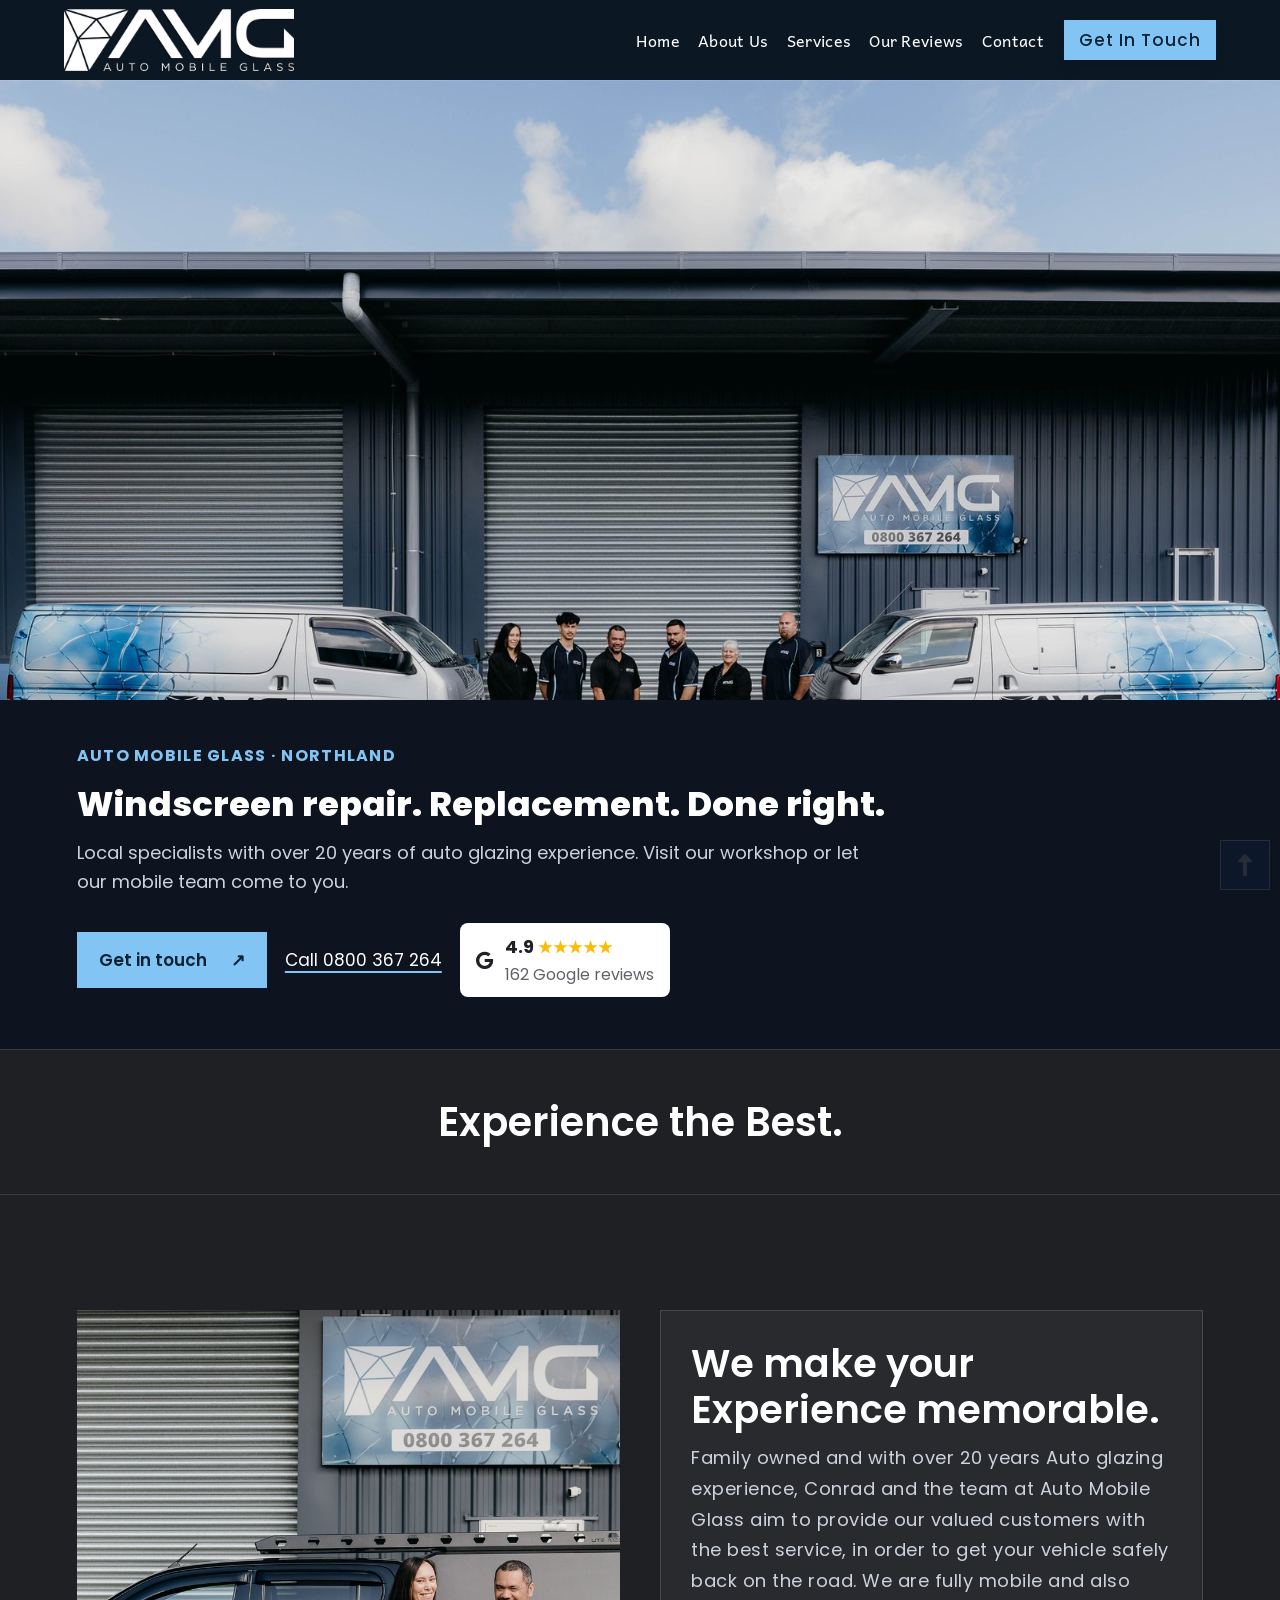
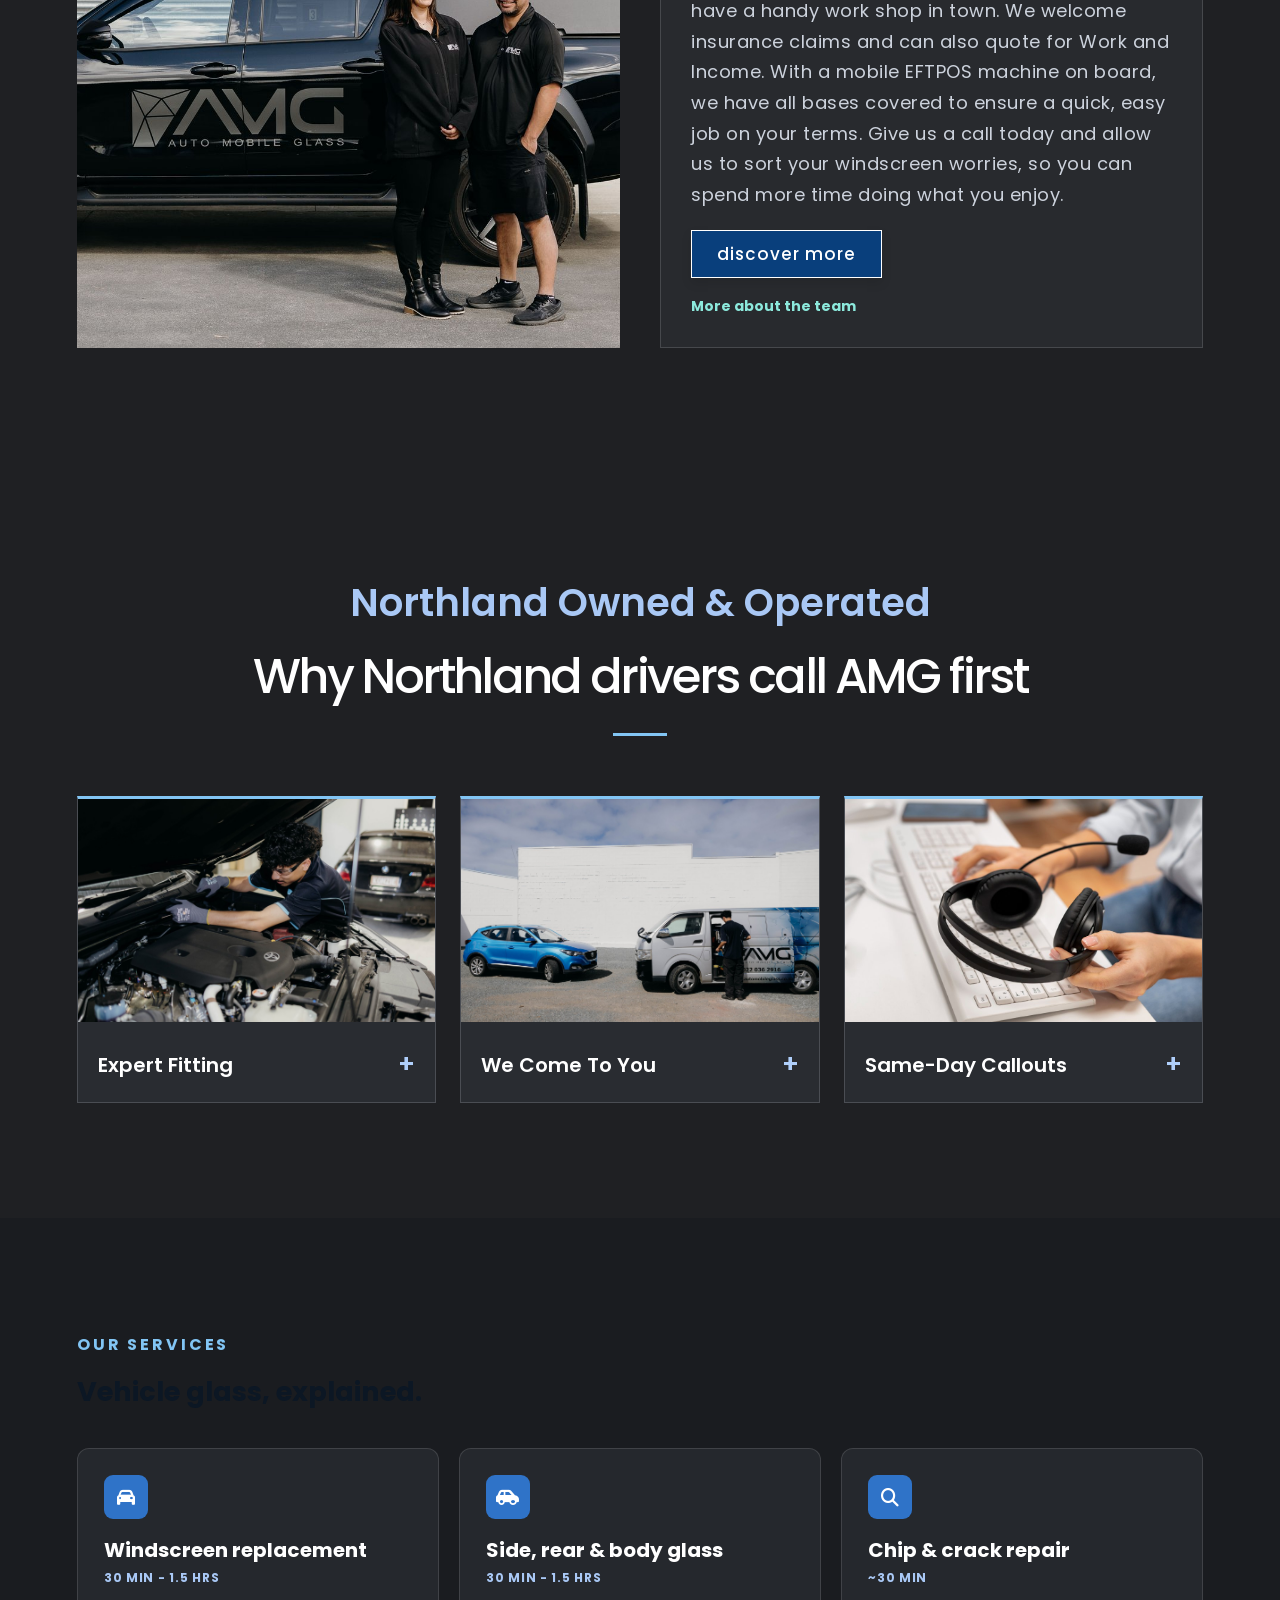
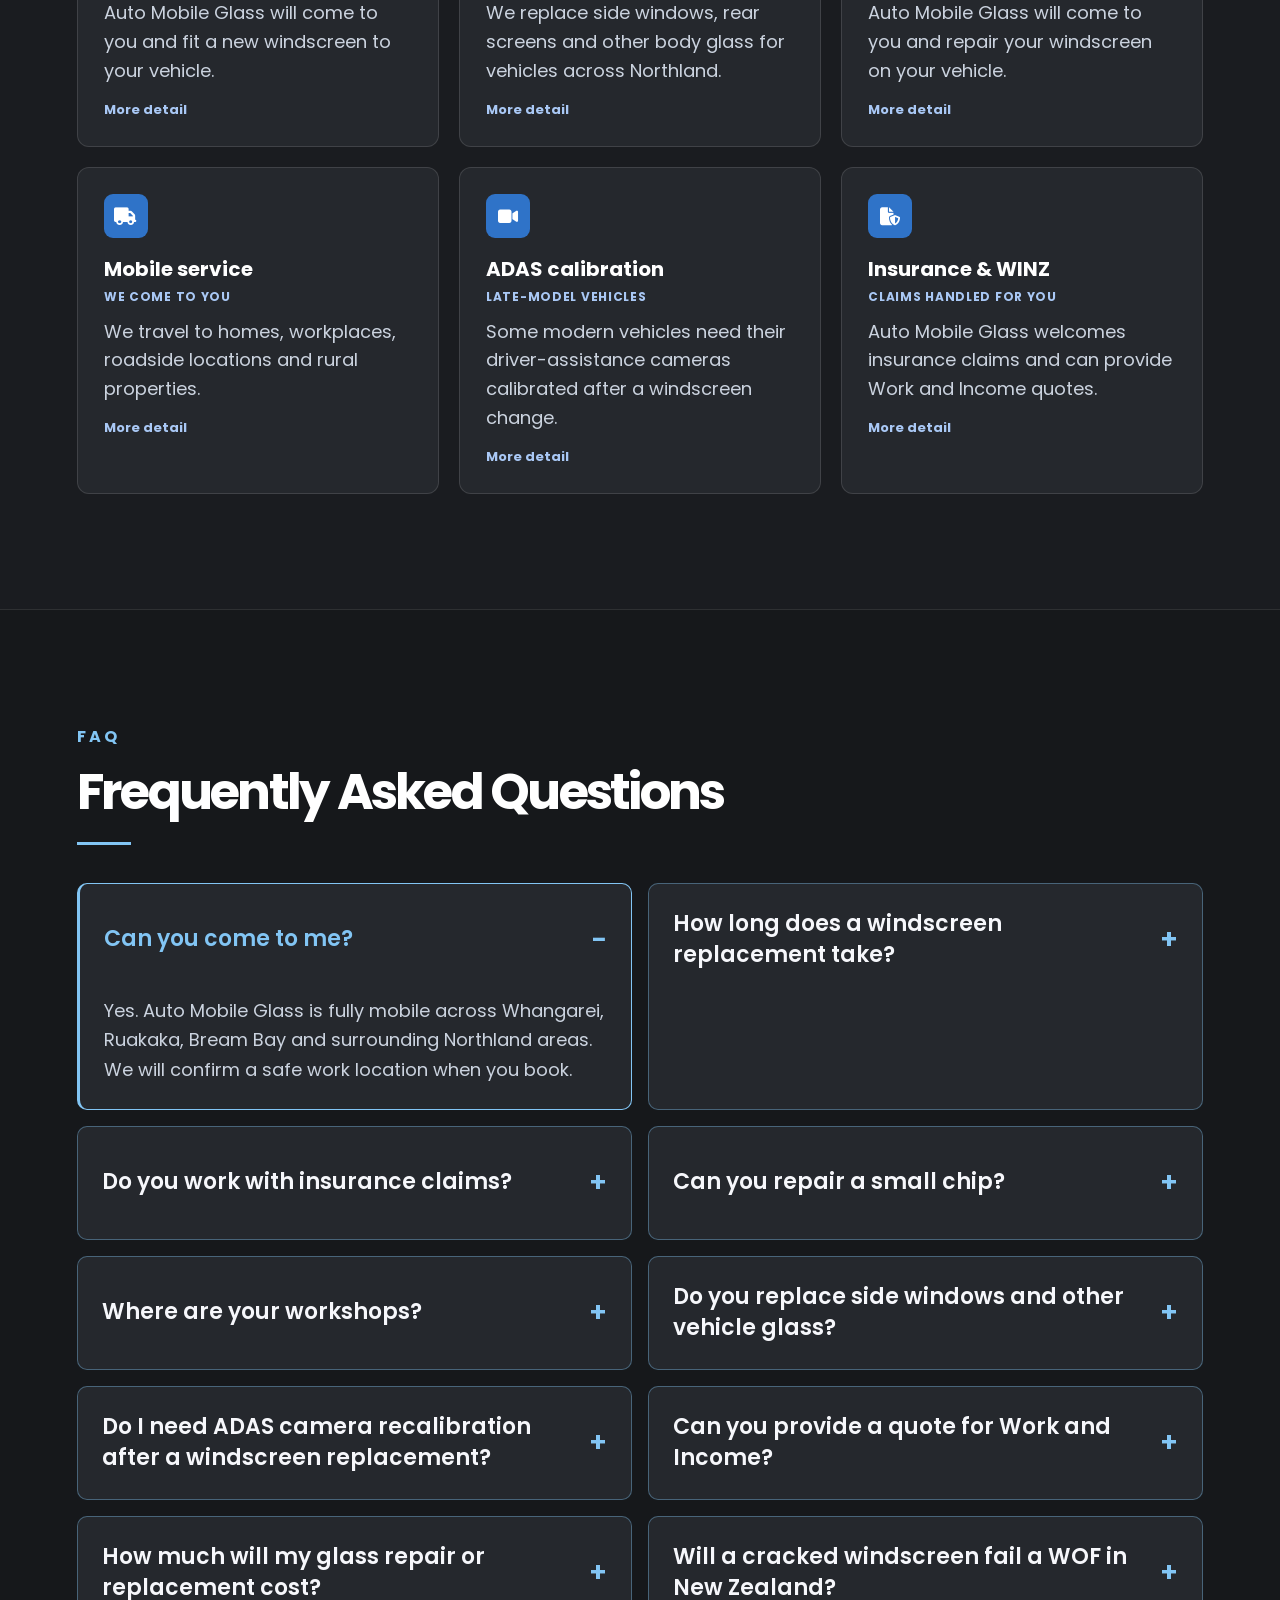
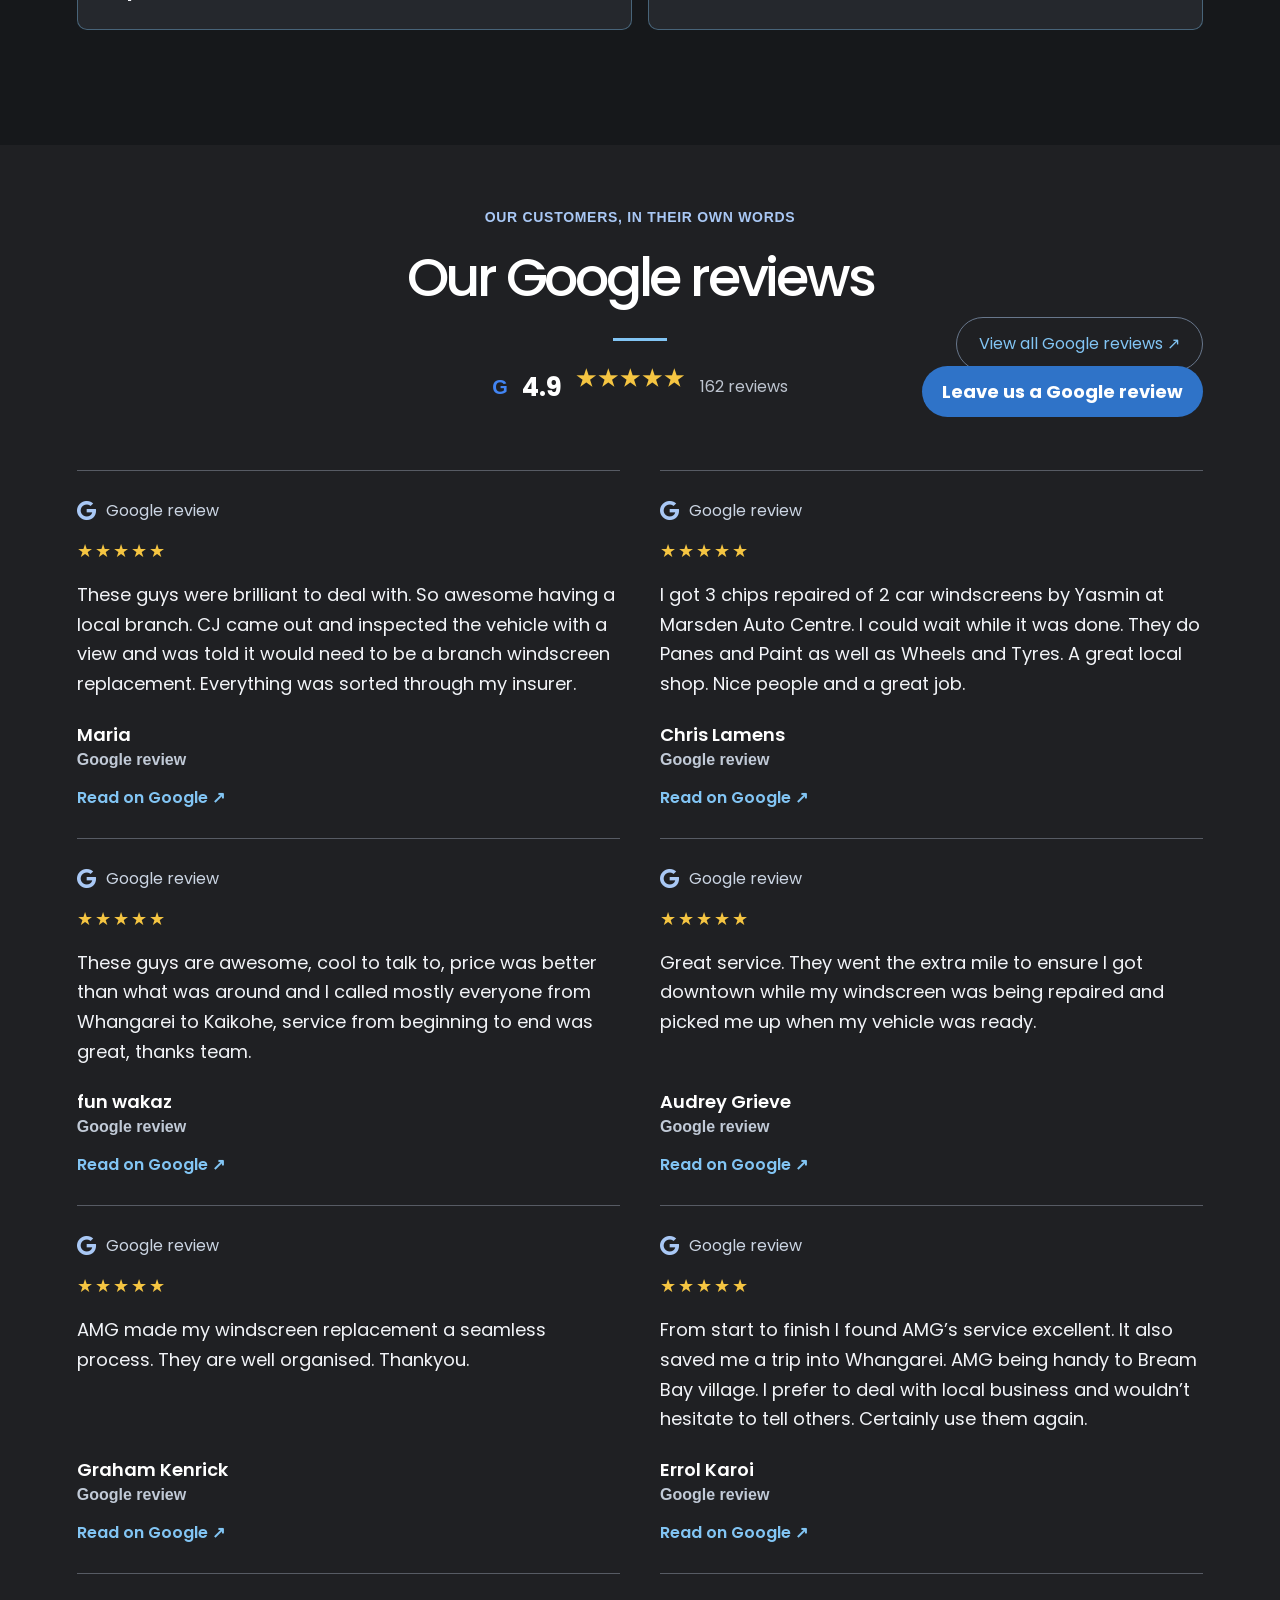
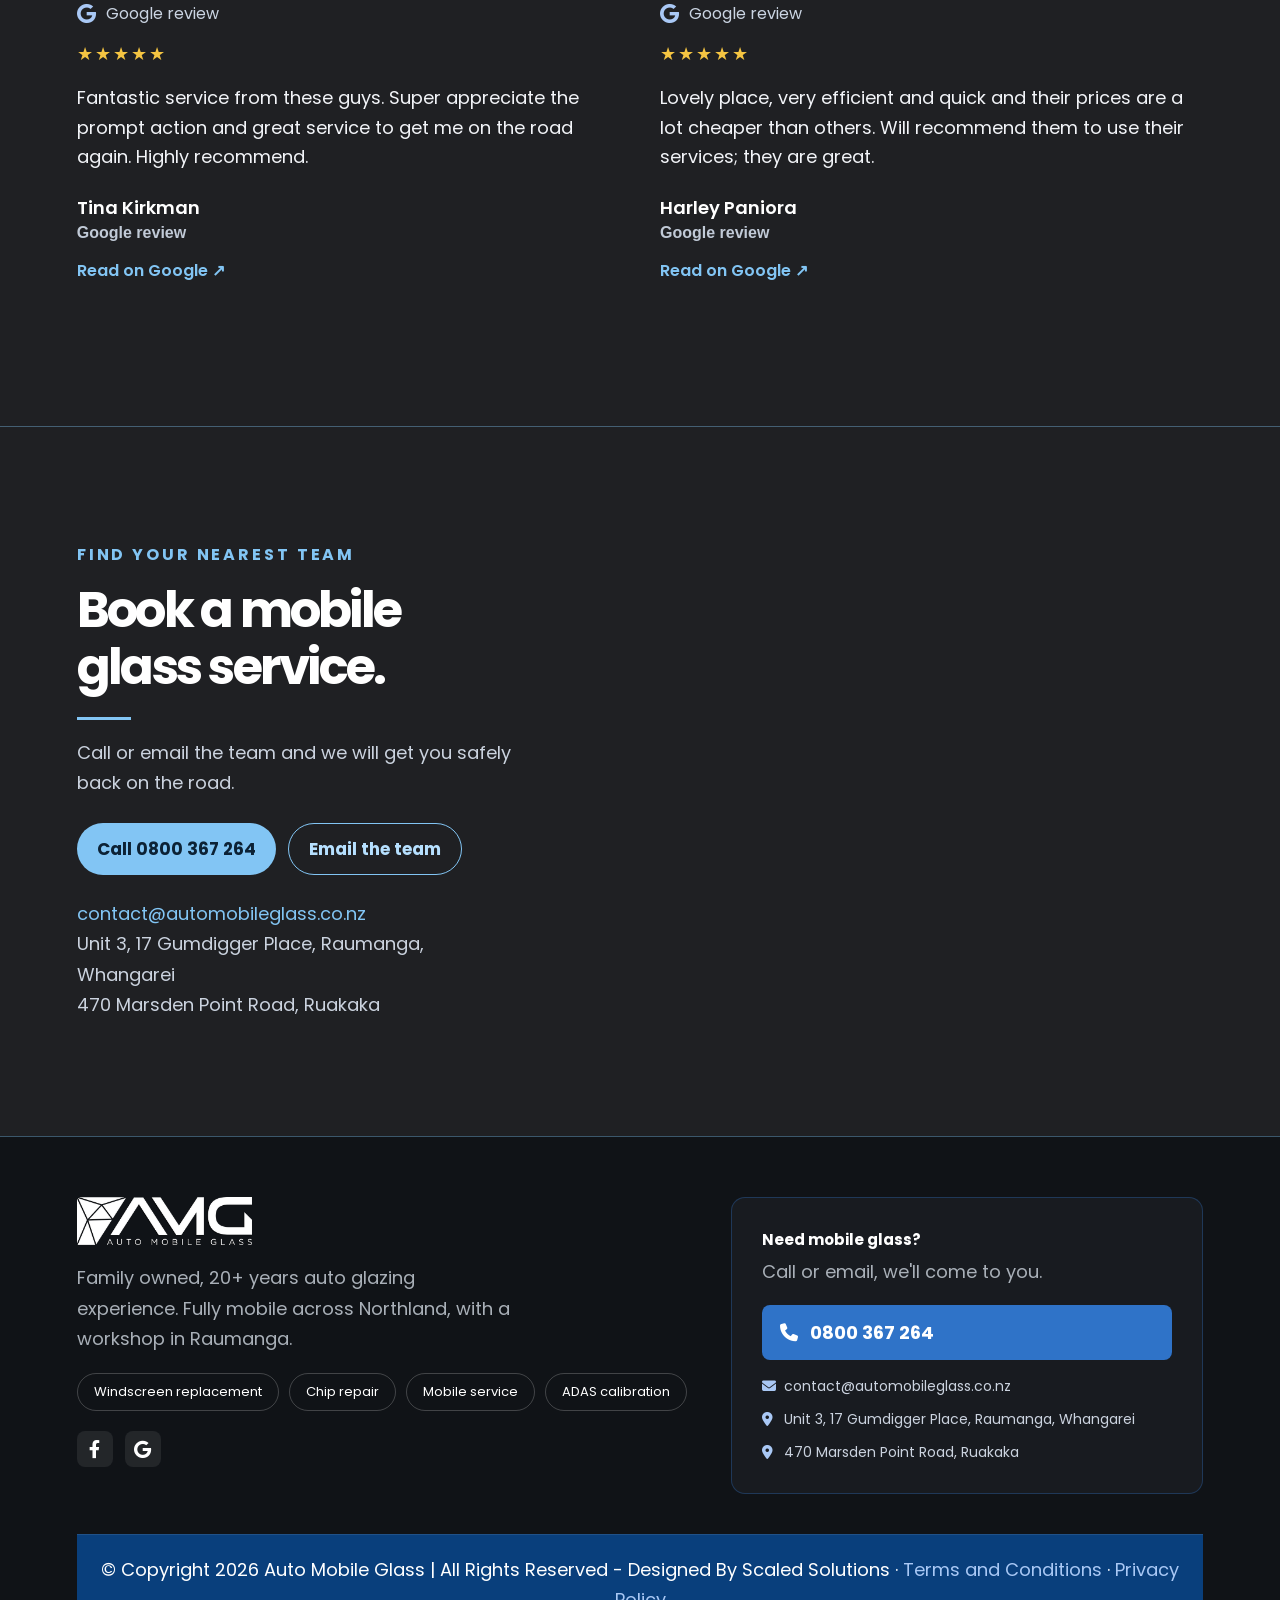
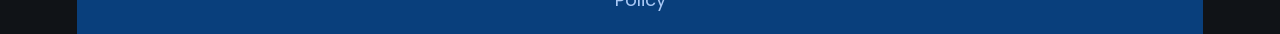
==== commit 85c8543e: "Fix photo banner crop position to actually show the team, not just roofline" ====
--- a/index.html
+++ b/index.html
@@ -376,8 +376,8 @@
 </section>
 <style>
 #amg-new-hero{background:#0d1420;display:block;padding:0;min-height:0}
-#amg-new-hero-figure{margin:0;line-height:0;max-height:520px;overflow:hidden}
-#amg-new-hero-figure img{display:block;width:100%;height:auto;object-fit:cover;object-position:center 35%}
+#amg-new-hero-figure{margin:0;line-height:0;max-height:620px;overflow:hidden}
+#amg-new-hero-figure img{display:block;width:100%;height:auto;object-fit:cover;object-position:center 82%}
 #amg-new-hero-copy{padding:44px 6% 52px;max-width:1100px;margin:0}
 #amg-new-hero-copy .amg-hero-eyebrow{color:#8ce9dc;text-transform:uppercase;letter-spacing:.08em;font-weight:700;font-size:.85rem}
 #amg-new-hero-copy h1{font-size:clamp(2.2rem,4.2vw,3.4rem);color:#fff;margin:10px 0 16px;line-height:1.1;font-weight:800}
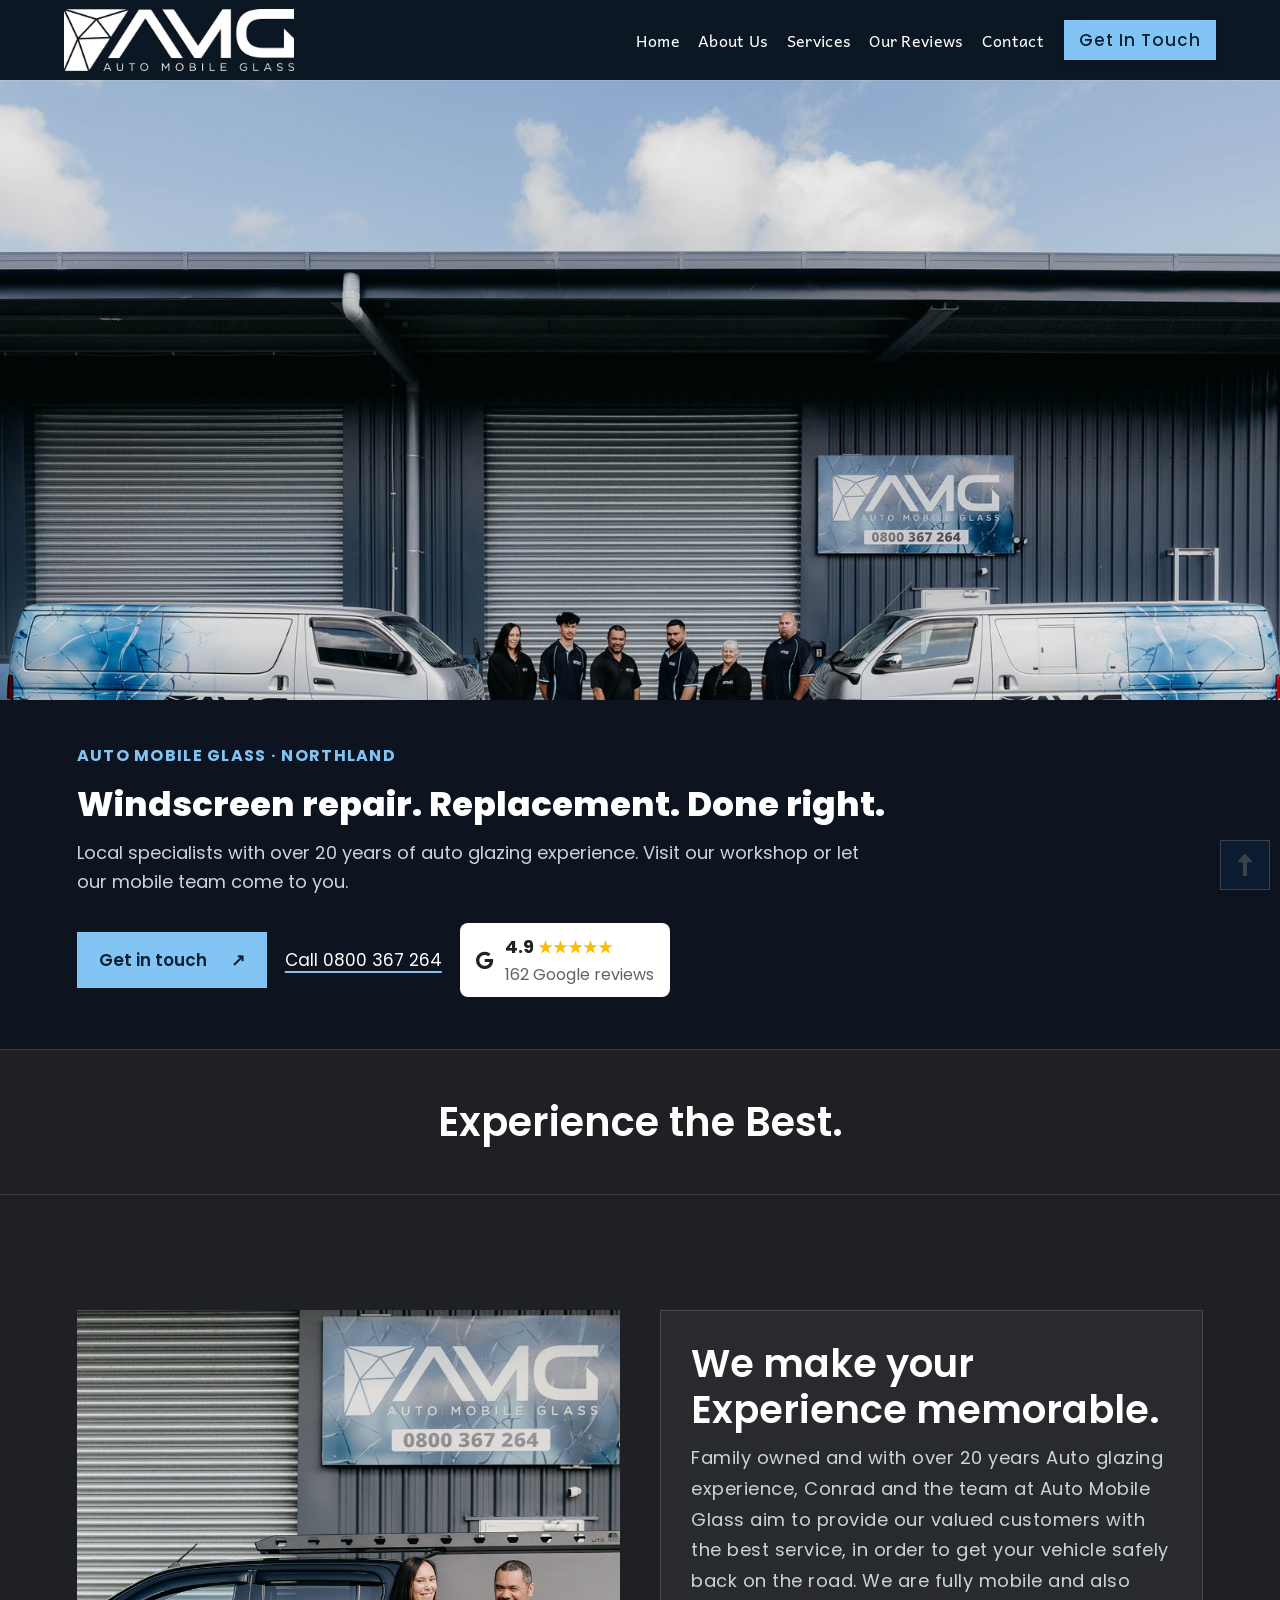
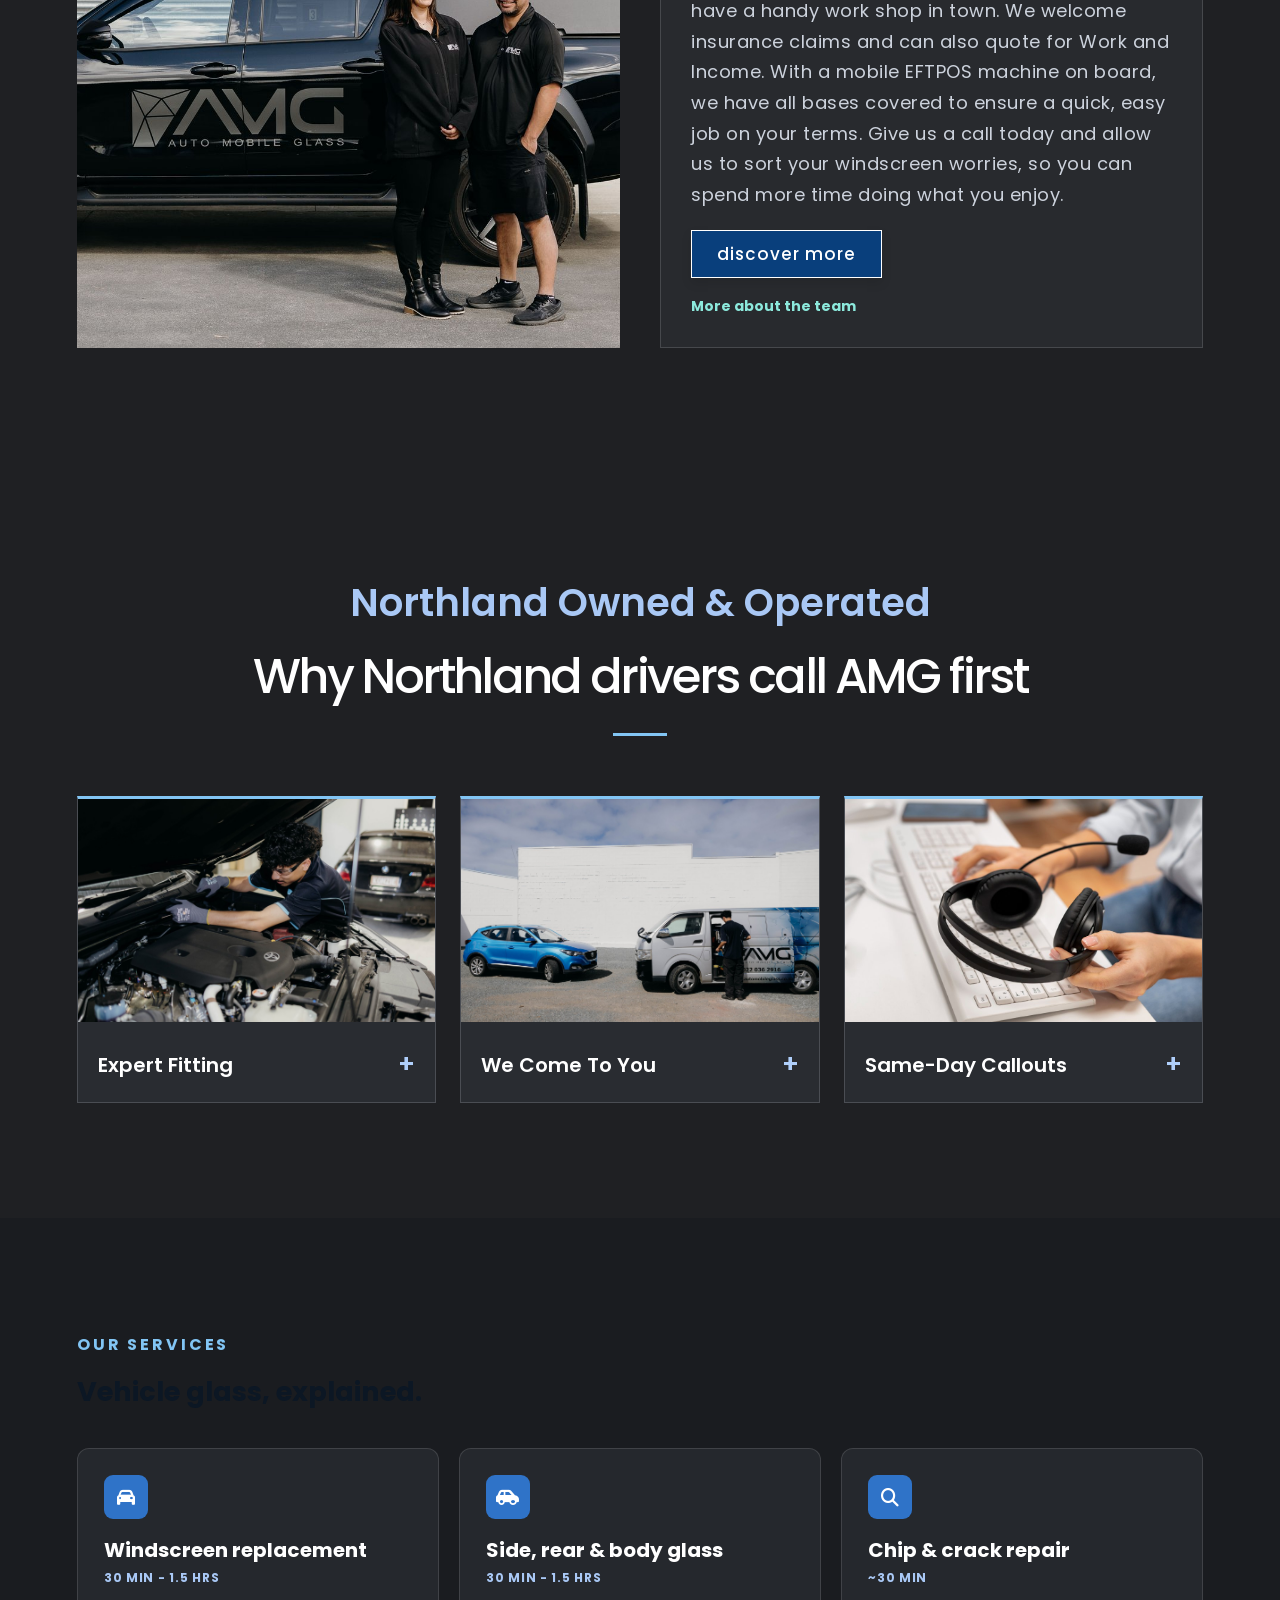
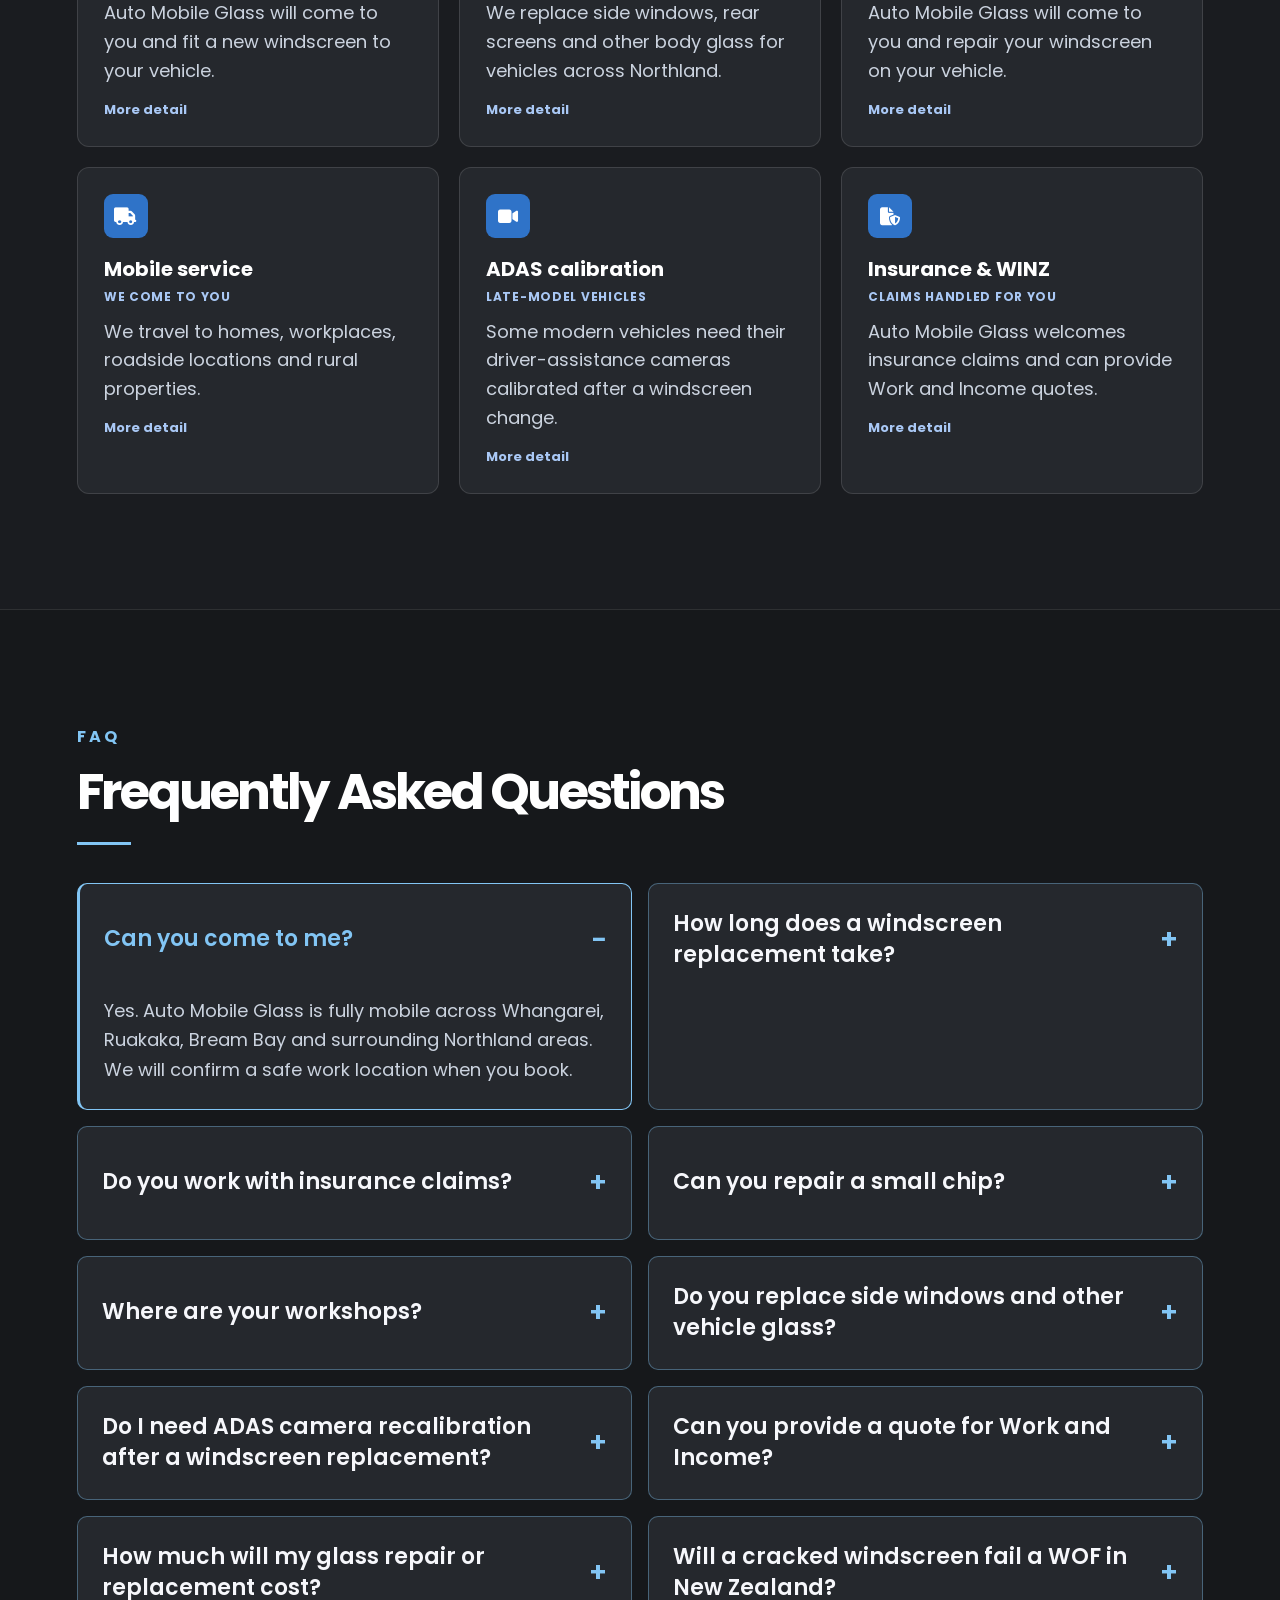
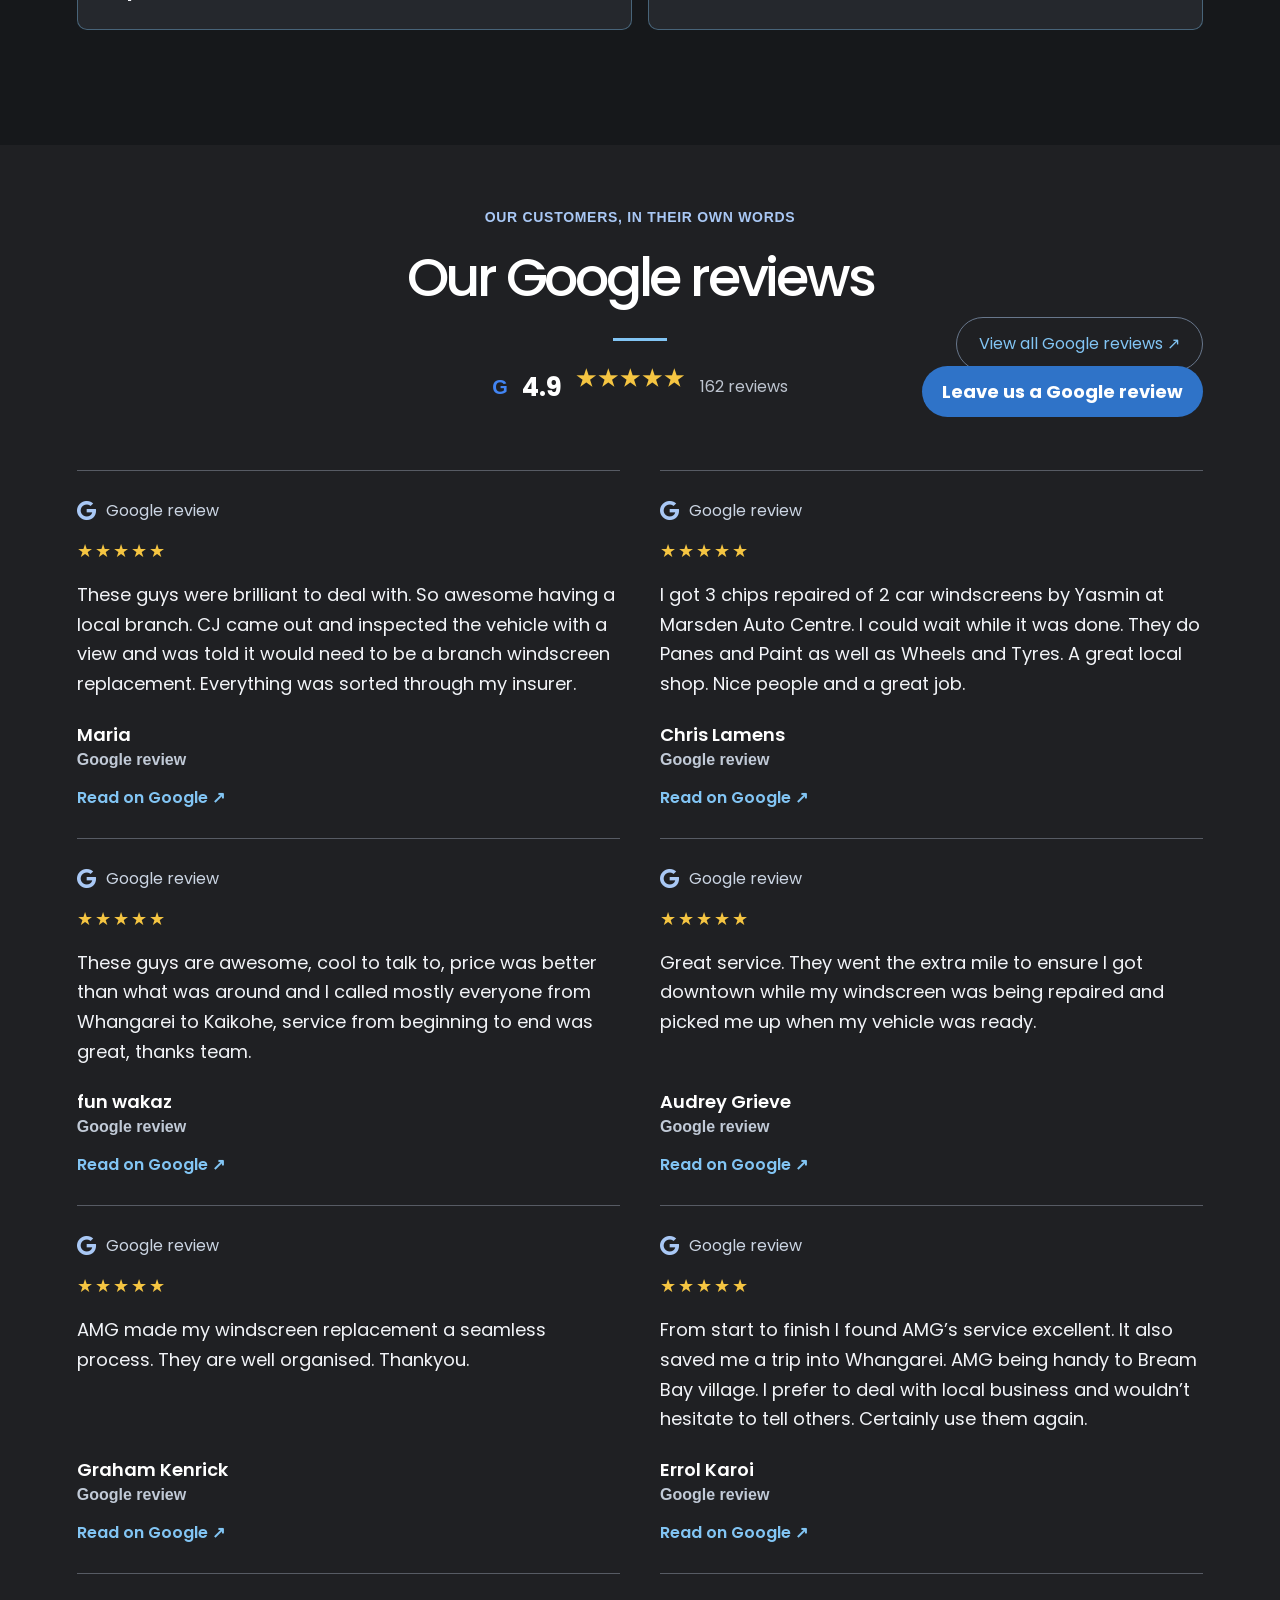
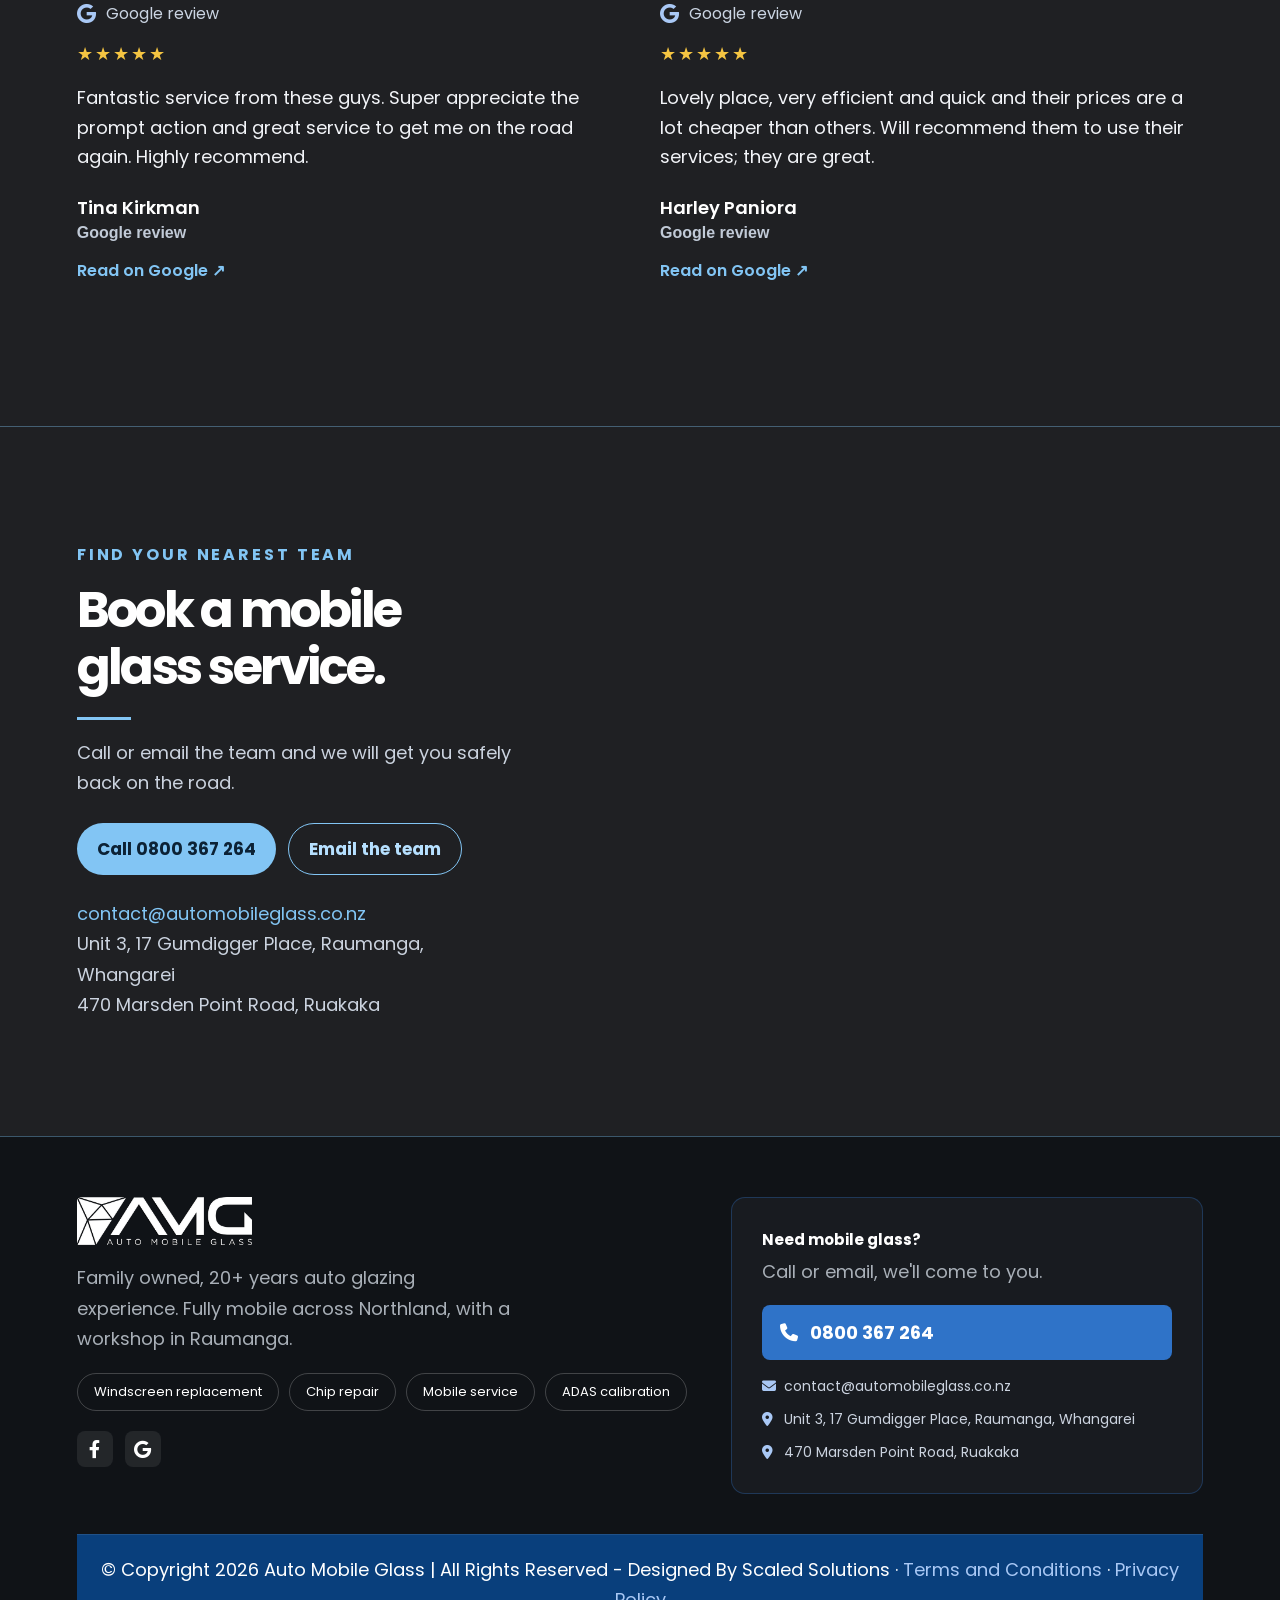
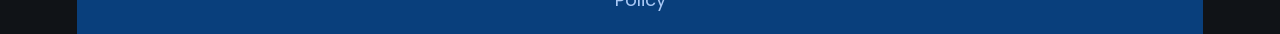
==== commit 8ccc7049: "Push photo banner crop all the way to bottom to show the team clearly" ====
--- a/index.html
+++ b/index.html
@@ -377,7 +377,7 @@
 <style>
 #amg-new-hero{background:#0d1420;display:block;padding:0;min-height:0}
 #amg-new-hero-figure{margin:0;line-height:0;max-height:620px;overflow:hidden}
-#amg-new-hero-figure img{display:block;width:100%;height:auto;object-fit:cover;object-position:center 82%}
+#amg-new-hero-figure img{display:block;width:100%;height:auto;object-fit:cover;object-position:center bottom}
 #amg-new-hero-copy{padding:44px 6% 52px;max-width:1100px;margin:0}
 #amg-new-hero-copy .amg-hero-eyebrow{color:#8ce9dc;text-transform:uppercase;letter-spacing:.08em;font-weight:700;font-size:.85rem}
 #amg-new-hero-copy h1{font-size:clamp(2.2rem,4.2vw,3.4rem);color:#fff;margin:10px 0 16px;line-height:1.1;font-weight:800}
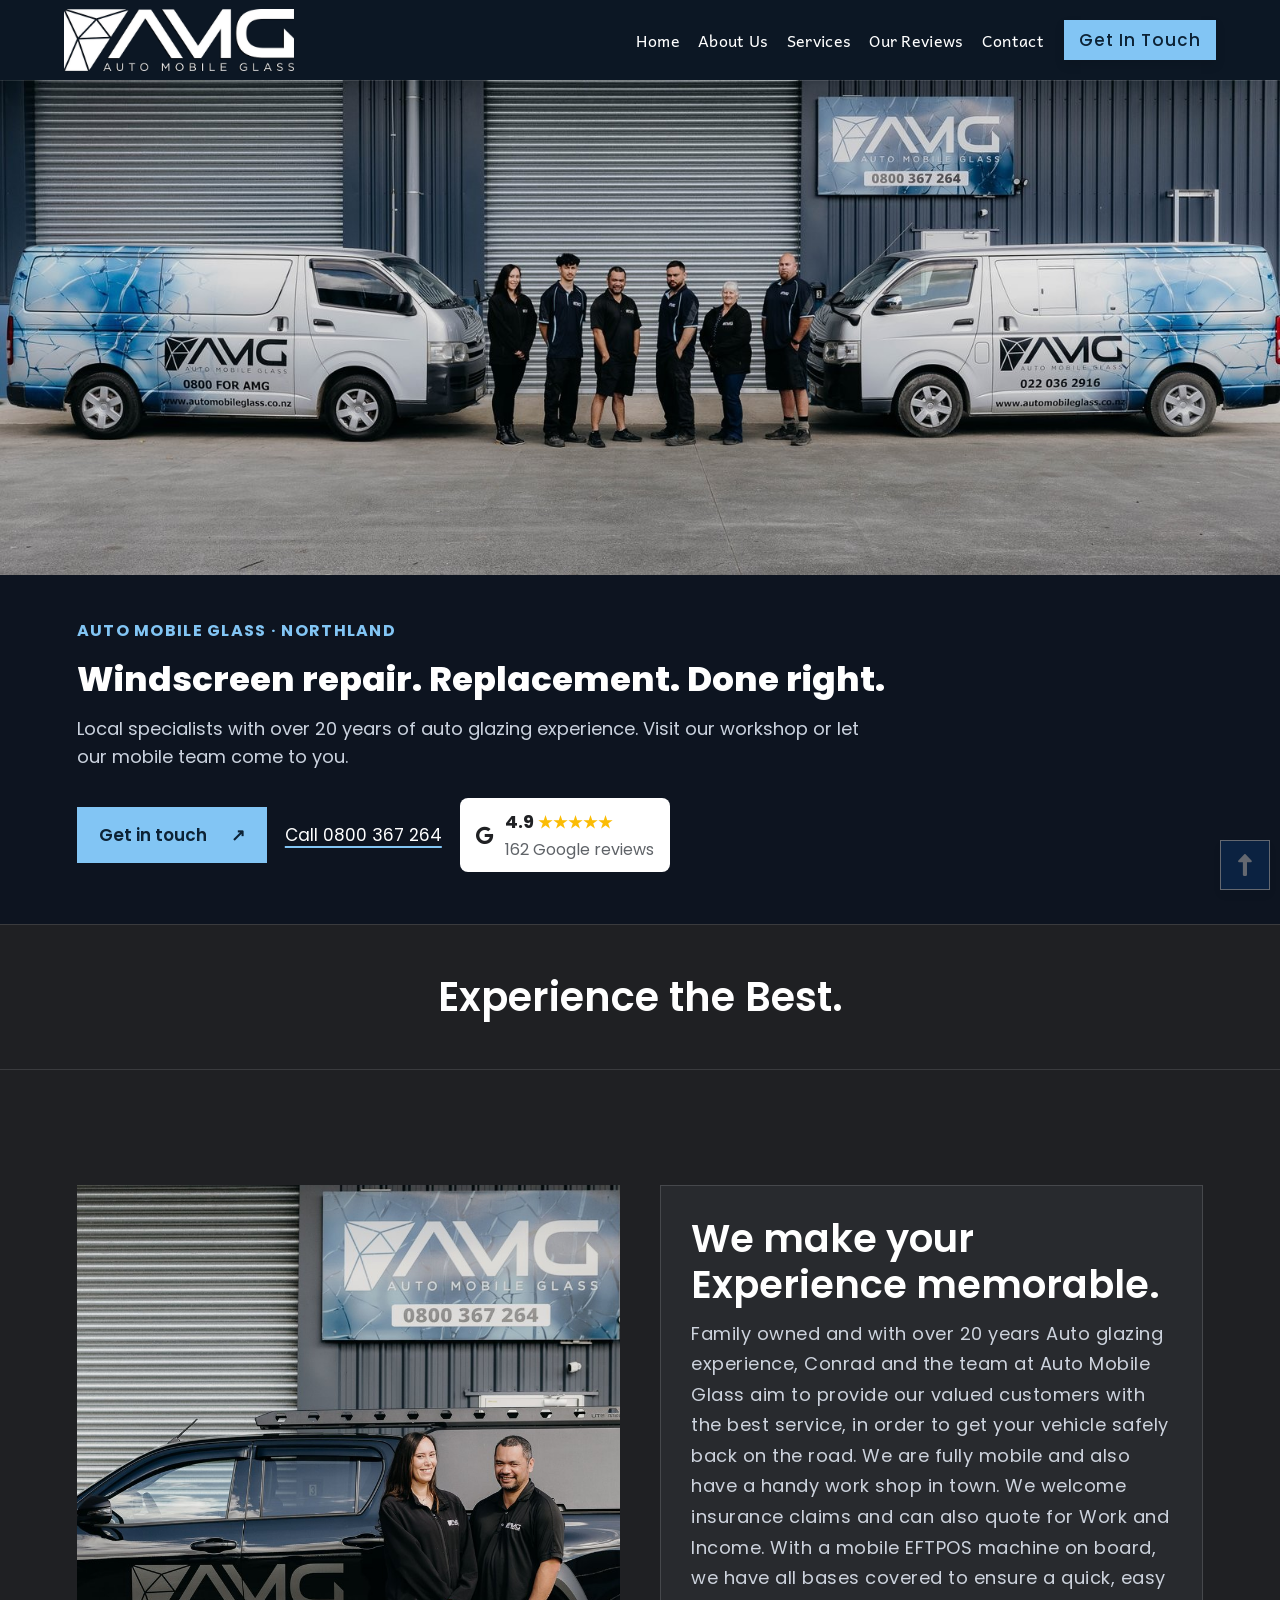
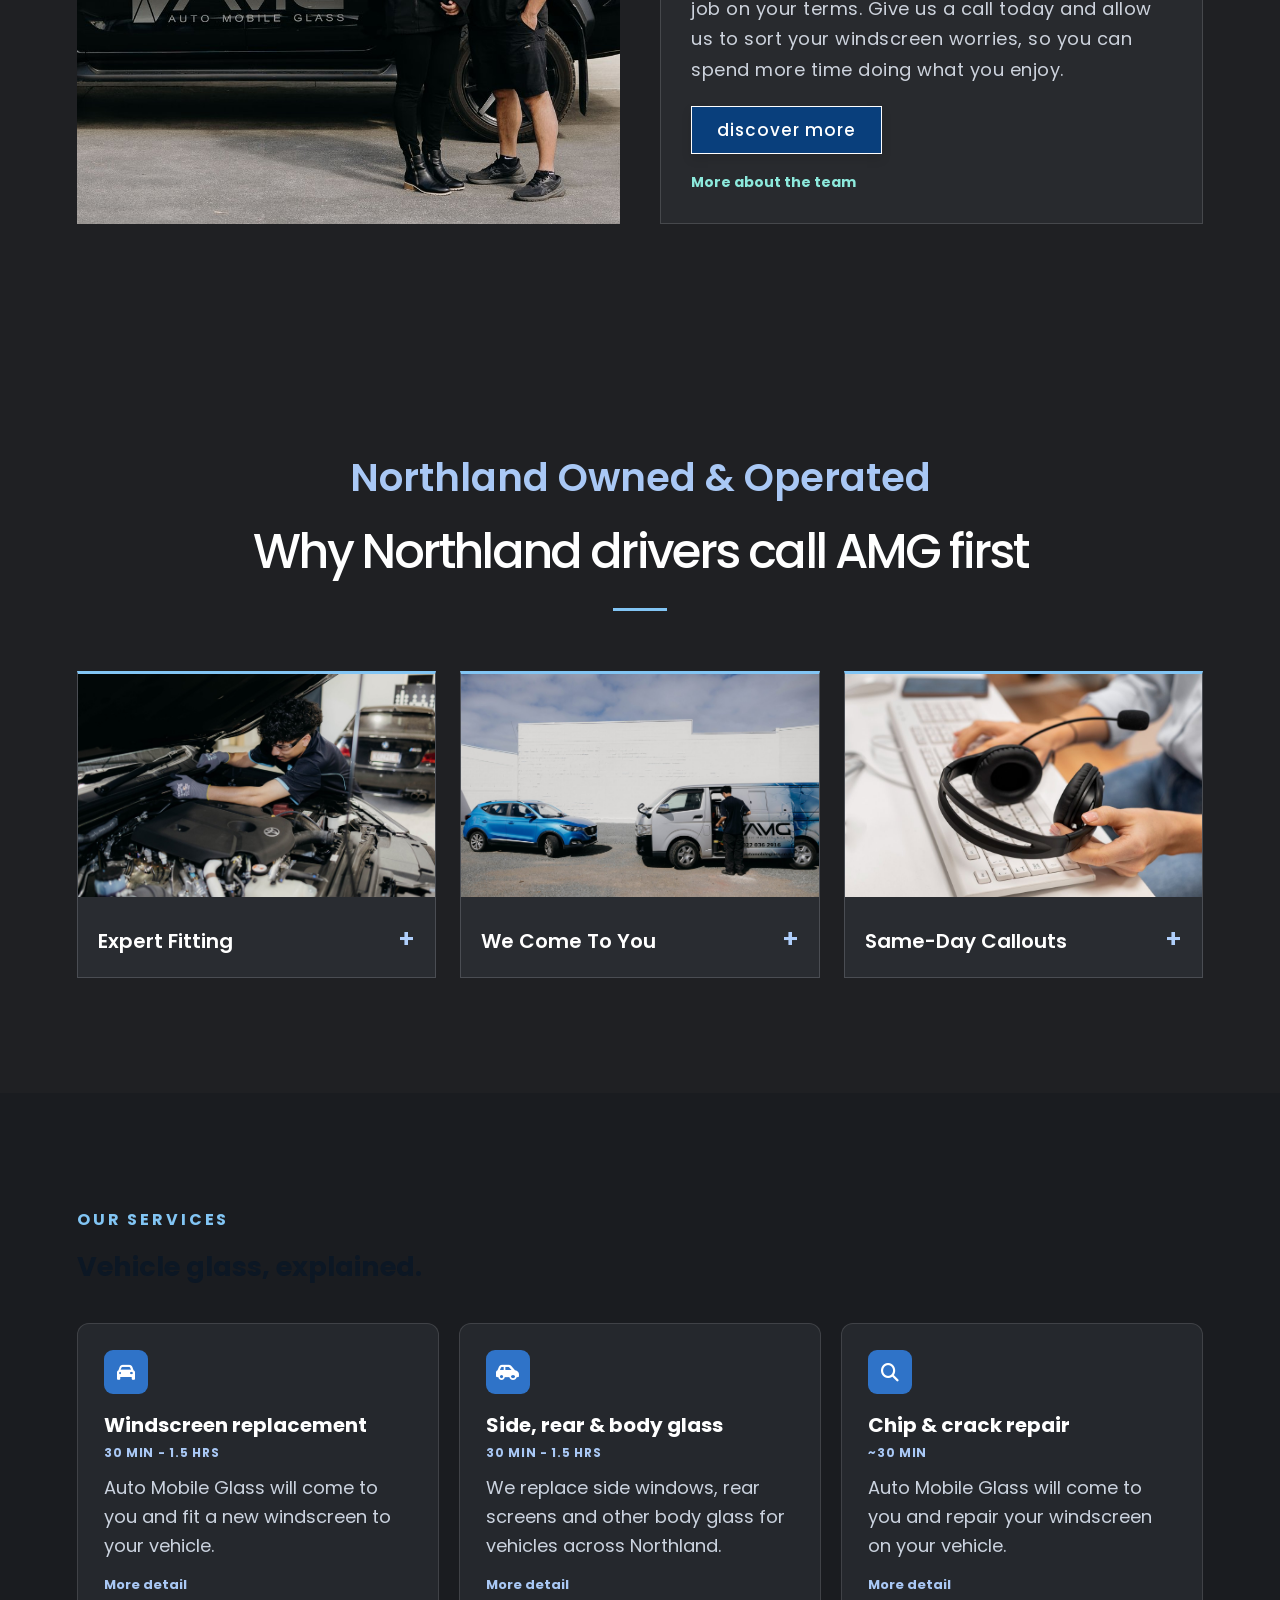
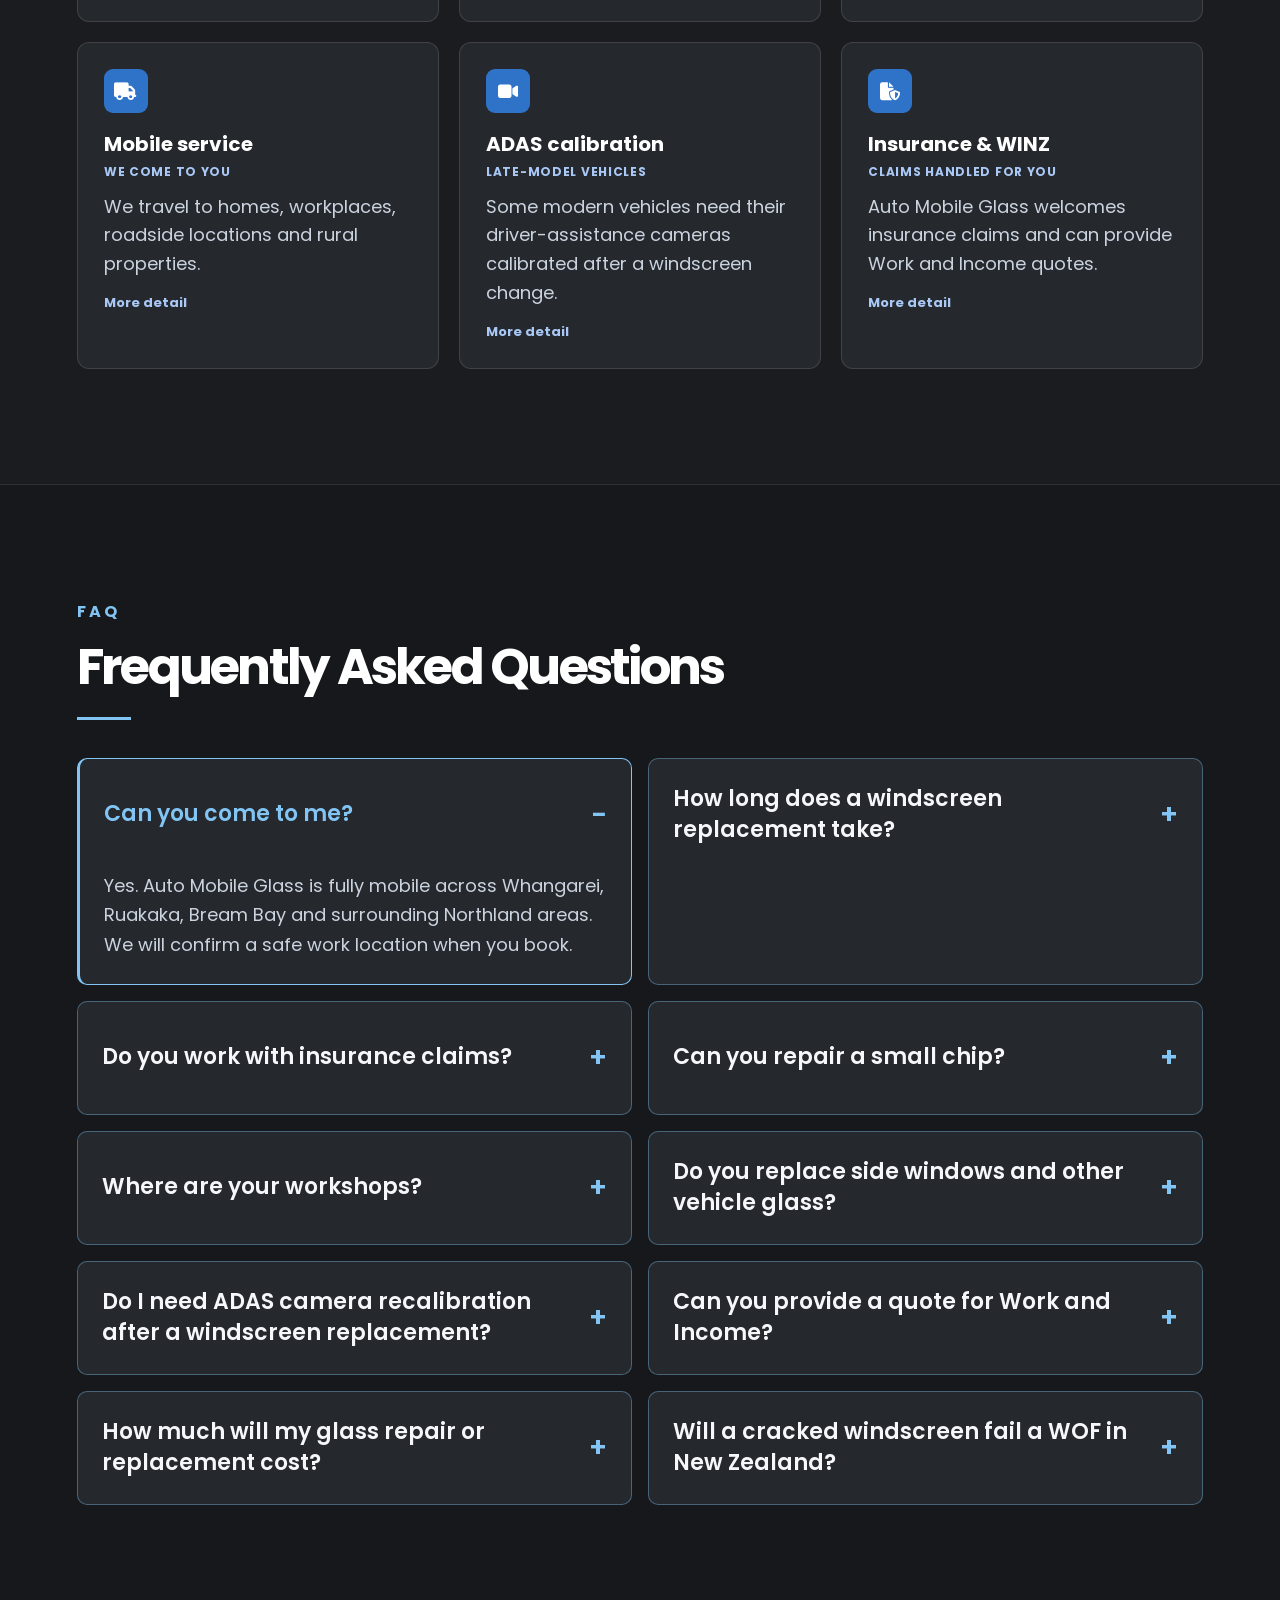
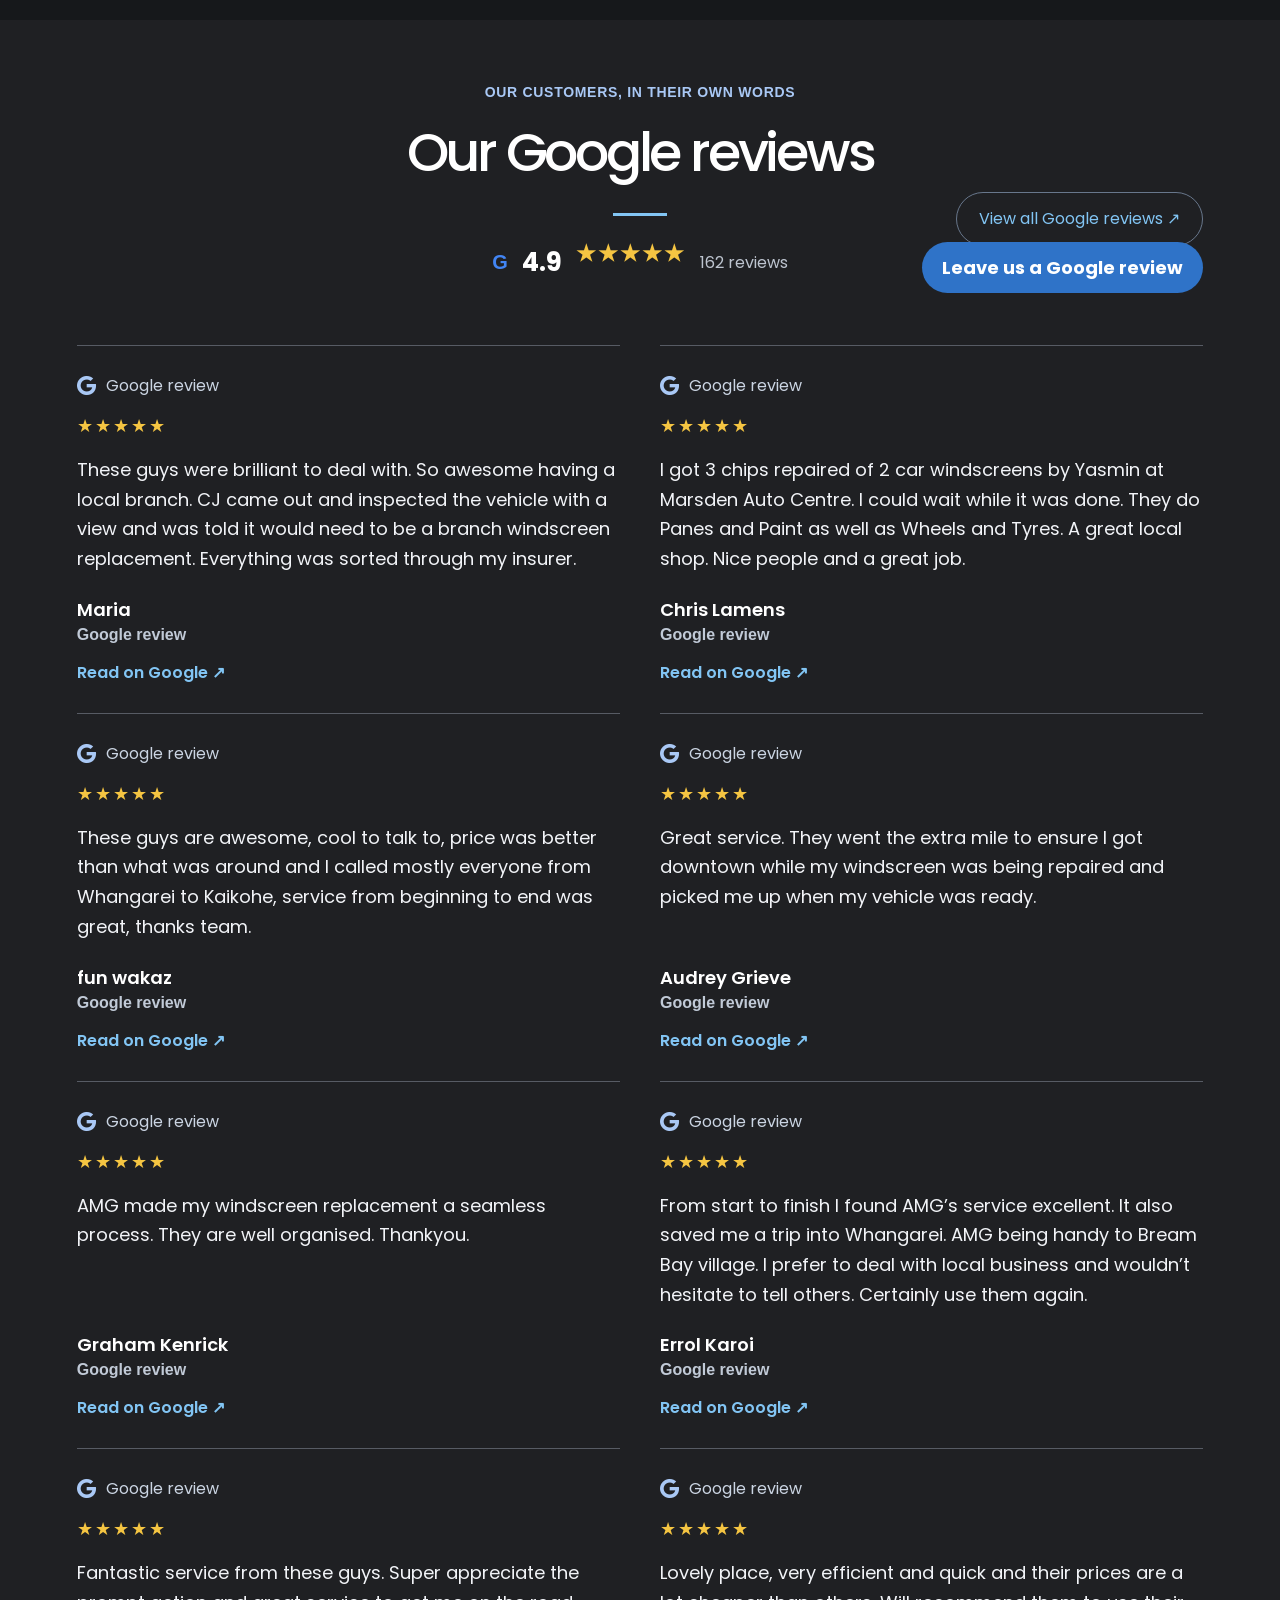
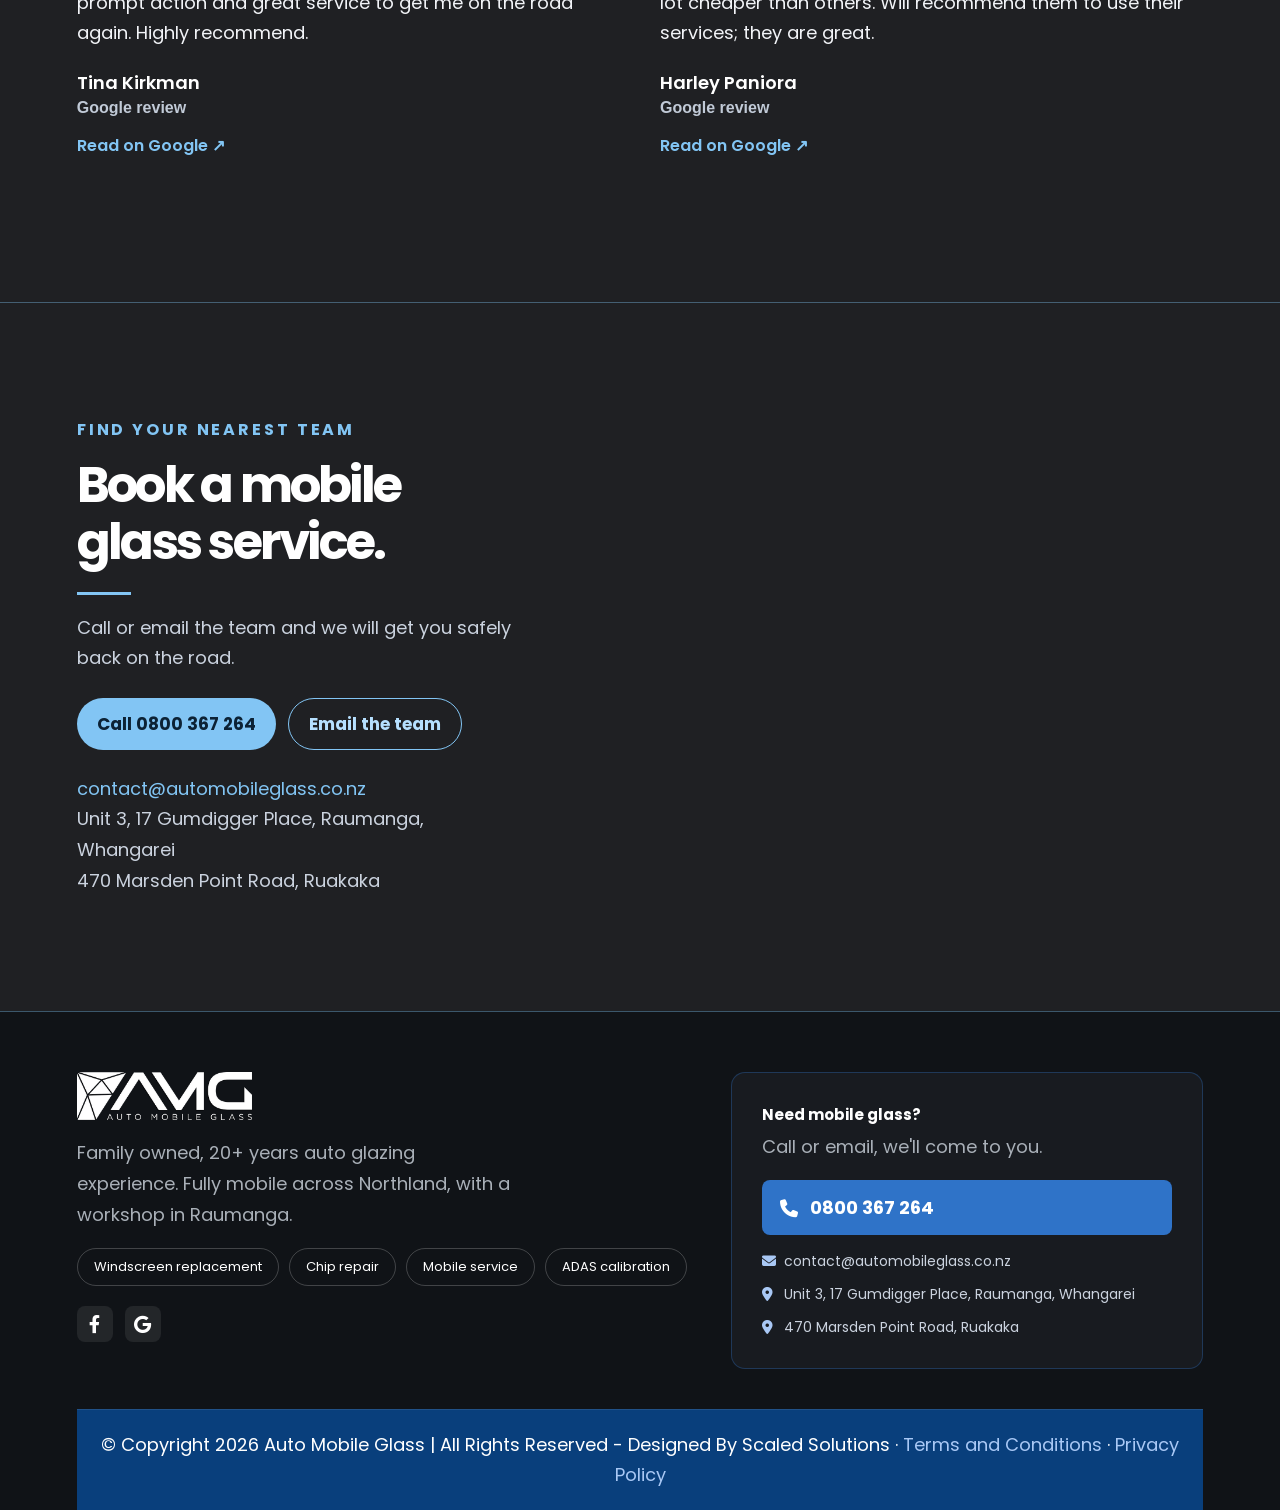
==== commit cee9fb87: "Use a properly pre-cropped hero banner instead of fighting object-position Repeated object-position " ====
--- a/index.html
+++ b/index.html
@@ -360,7 +360,7 @@
 <!-- ==================== Header Area (End) ==================== -->
 <!-- ==================== Home-Slider Area (Start) ==================== -->
 <section aria-labelledby="hero-title" id="amg-new-hero">
-<figure id="amg-new-hero-figure"><img alt="The Auto Mobile Glass team alongside their service vans" fetchpriority="high" height="1067" src="assets/images/Home/slider2.jpeg" width="1600"/></figure>
+<figure id="amg-new-hero-figure"><img alt="The Auto Mobile Glass team alongside their service vans" fetchpriority="high" height="619" src="assets/images/Home/amg-team-banner.jpg" width="1600"/></figure>
 <div id="amg-new-hero-copy">
 <p class="amg-hero-eyebrow">Auto Mobile Glass · Northland</p>
 <h1 id="hero-title">Windscreen repair. Replacement. Done right.</h1>
@@ -376,8 +376,8 @@
 </section>
 <style>
 #amg-new-hero{background:#0d1420;display:block;padding:0;min-height:0}
-#amg-new-hero-figure{margin:0;line-height:0;max-height:620px;overflow:hidden}
-#amg-new-hero-figure img{display:block;width:100%;height:auto;object-fit:cover;object-position:center bottom}
+#amg-new-hero-figure{margin:0;line-height:0}
+#amg-new-hero-figure img{display:block;width:100%;height:auto;max-height:70vh;object-fit:cover}
 #amg-new-hero-copy{padding:44px 6% 52px;max-width:1100px;margin:0}
 #amg-new-hero-copy .amg-hero-eyebrow{color:#8ce9dc;text-transform:uppercase;letter-spacing:.08em;font-weight:700;font-size:.85rem}
 #amg-new-hero-copy h1{font-size:clamp(2.2rem,4.2vw,3.4rem);color:#fff;margin:10px 0 16px;line-height:1.1;font-weight:800}
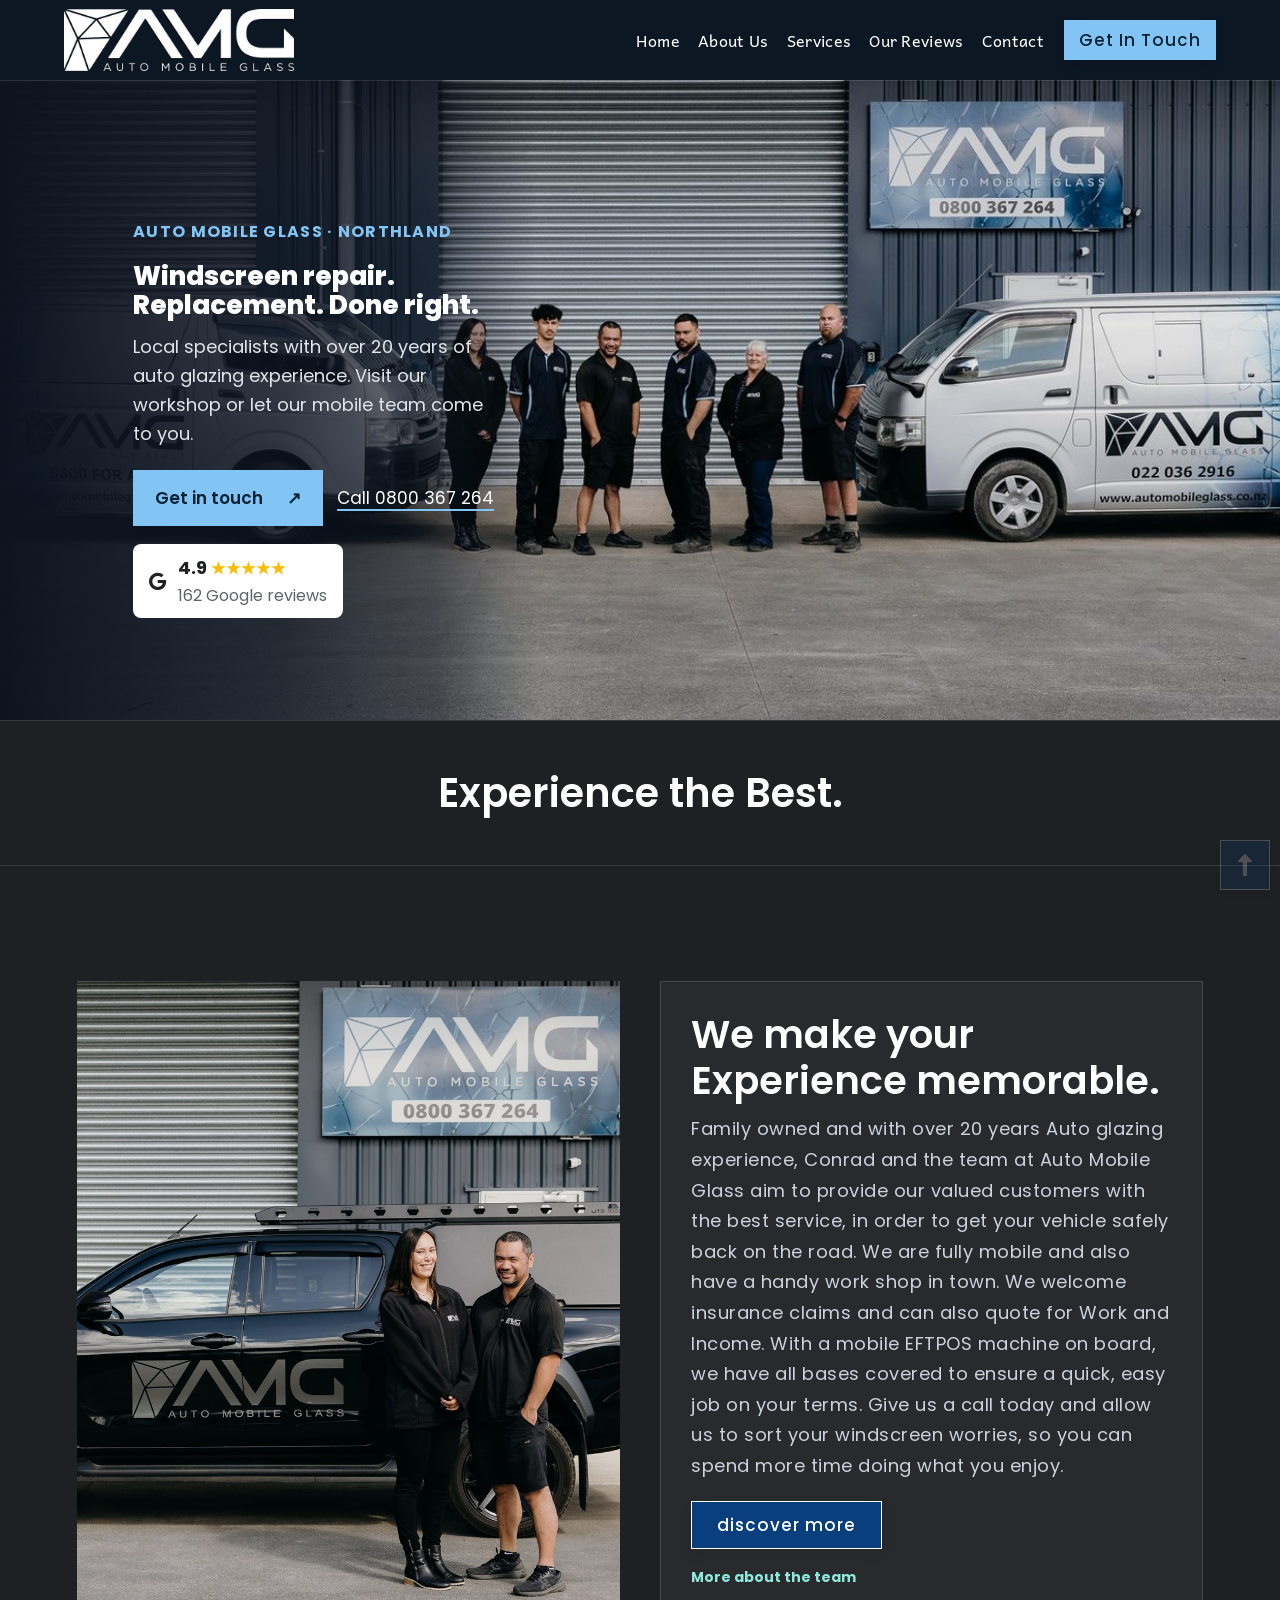
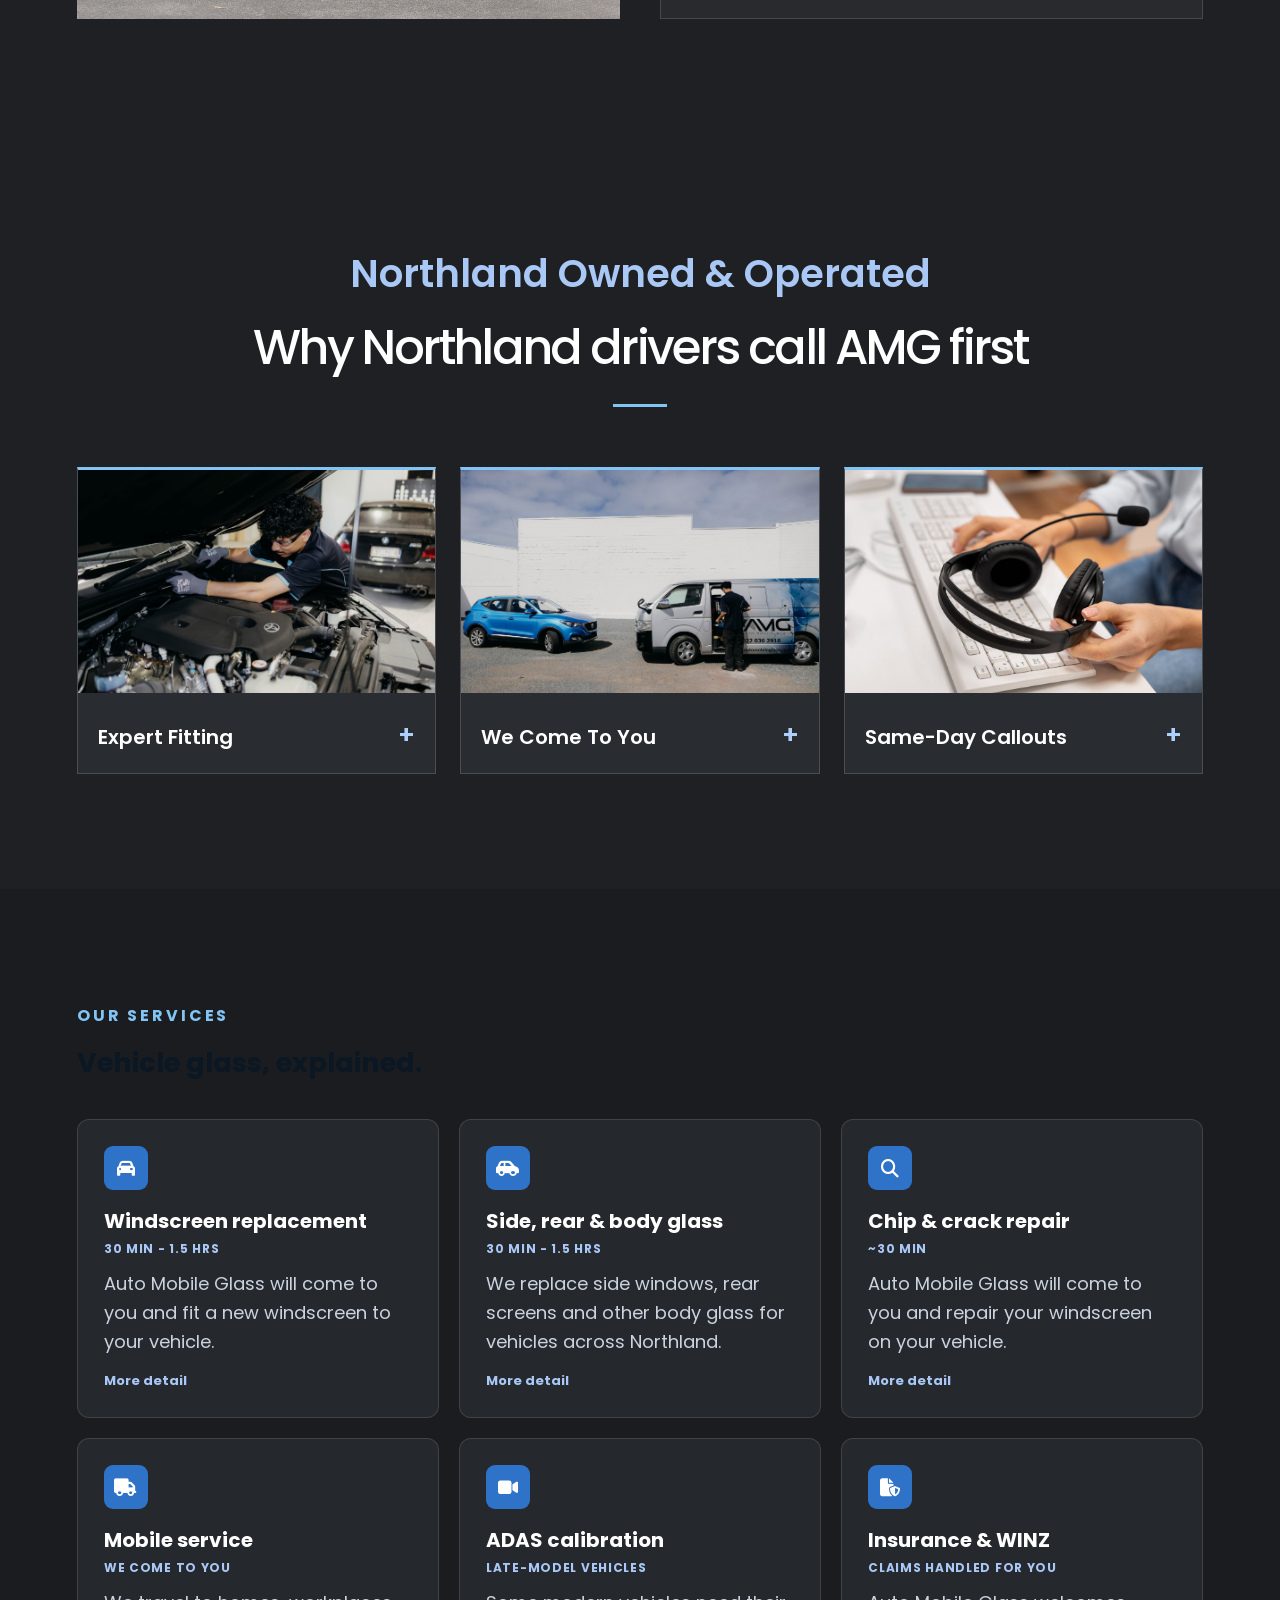
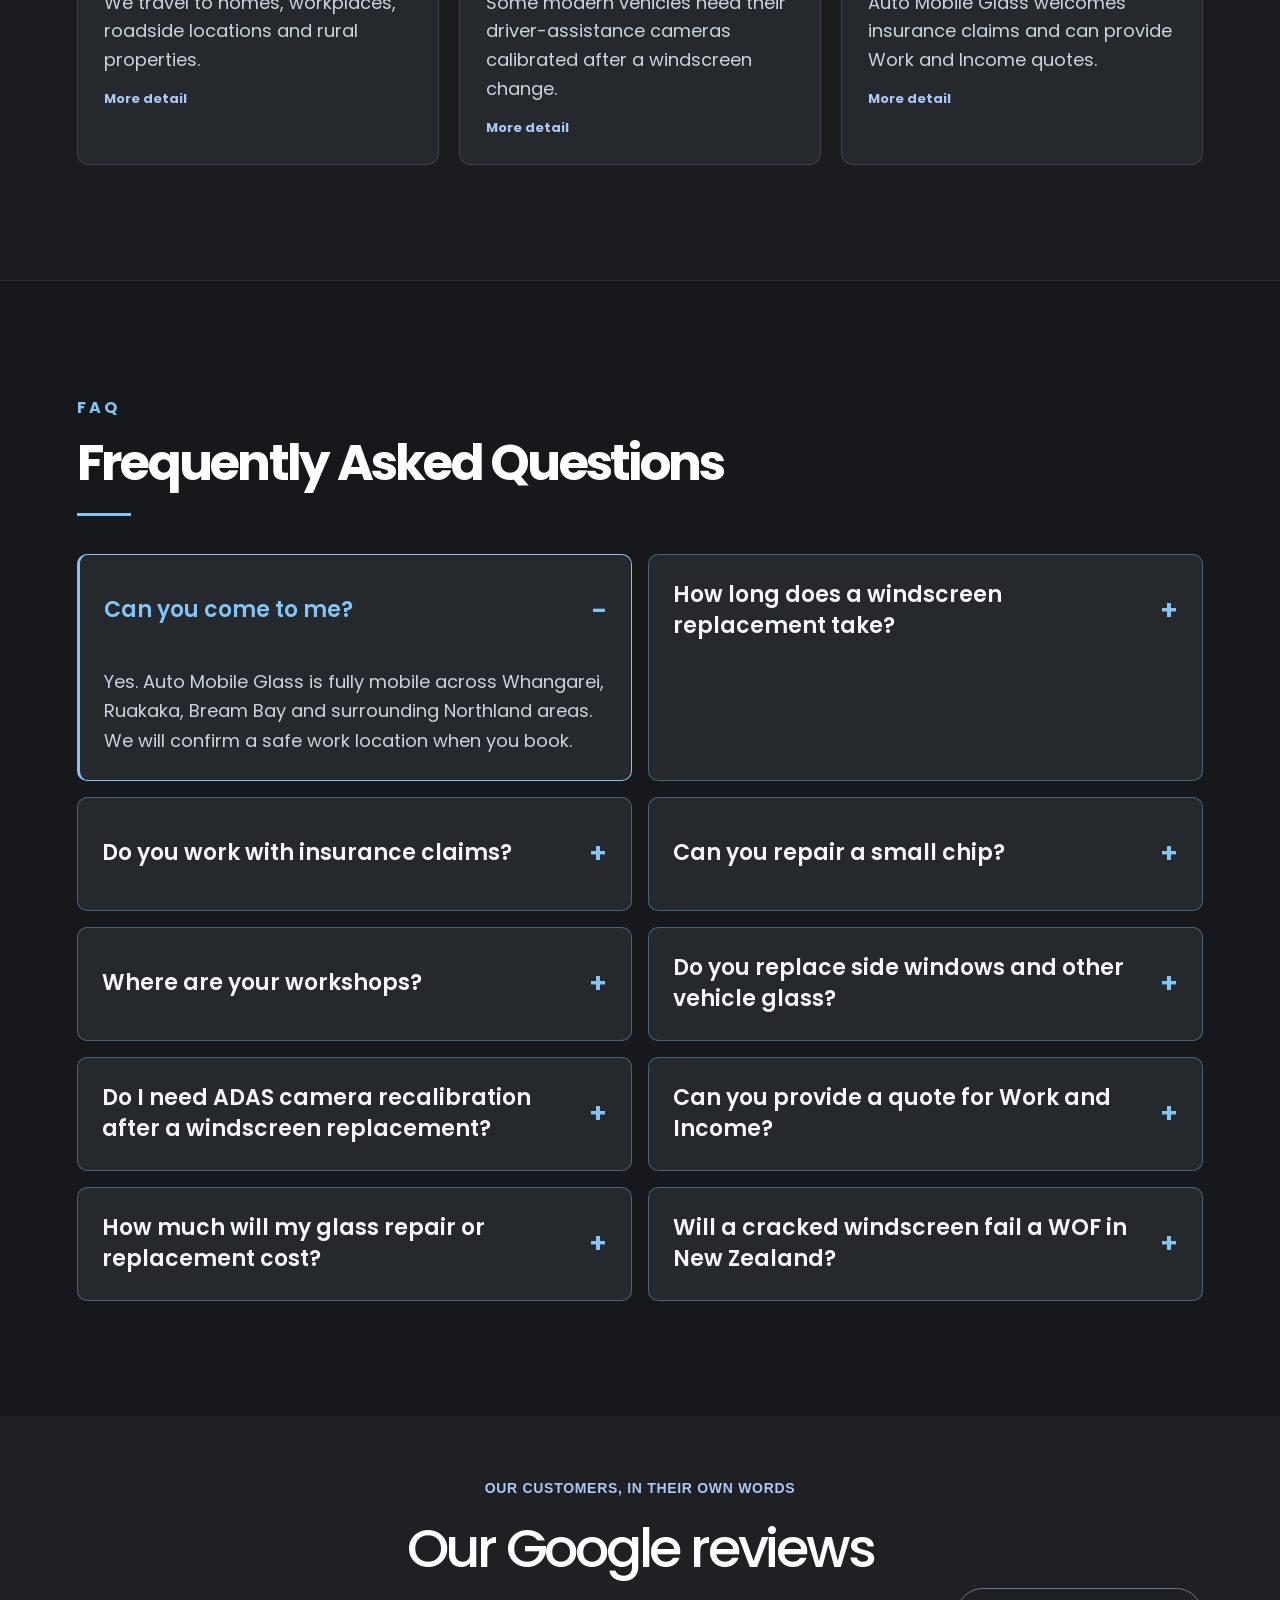
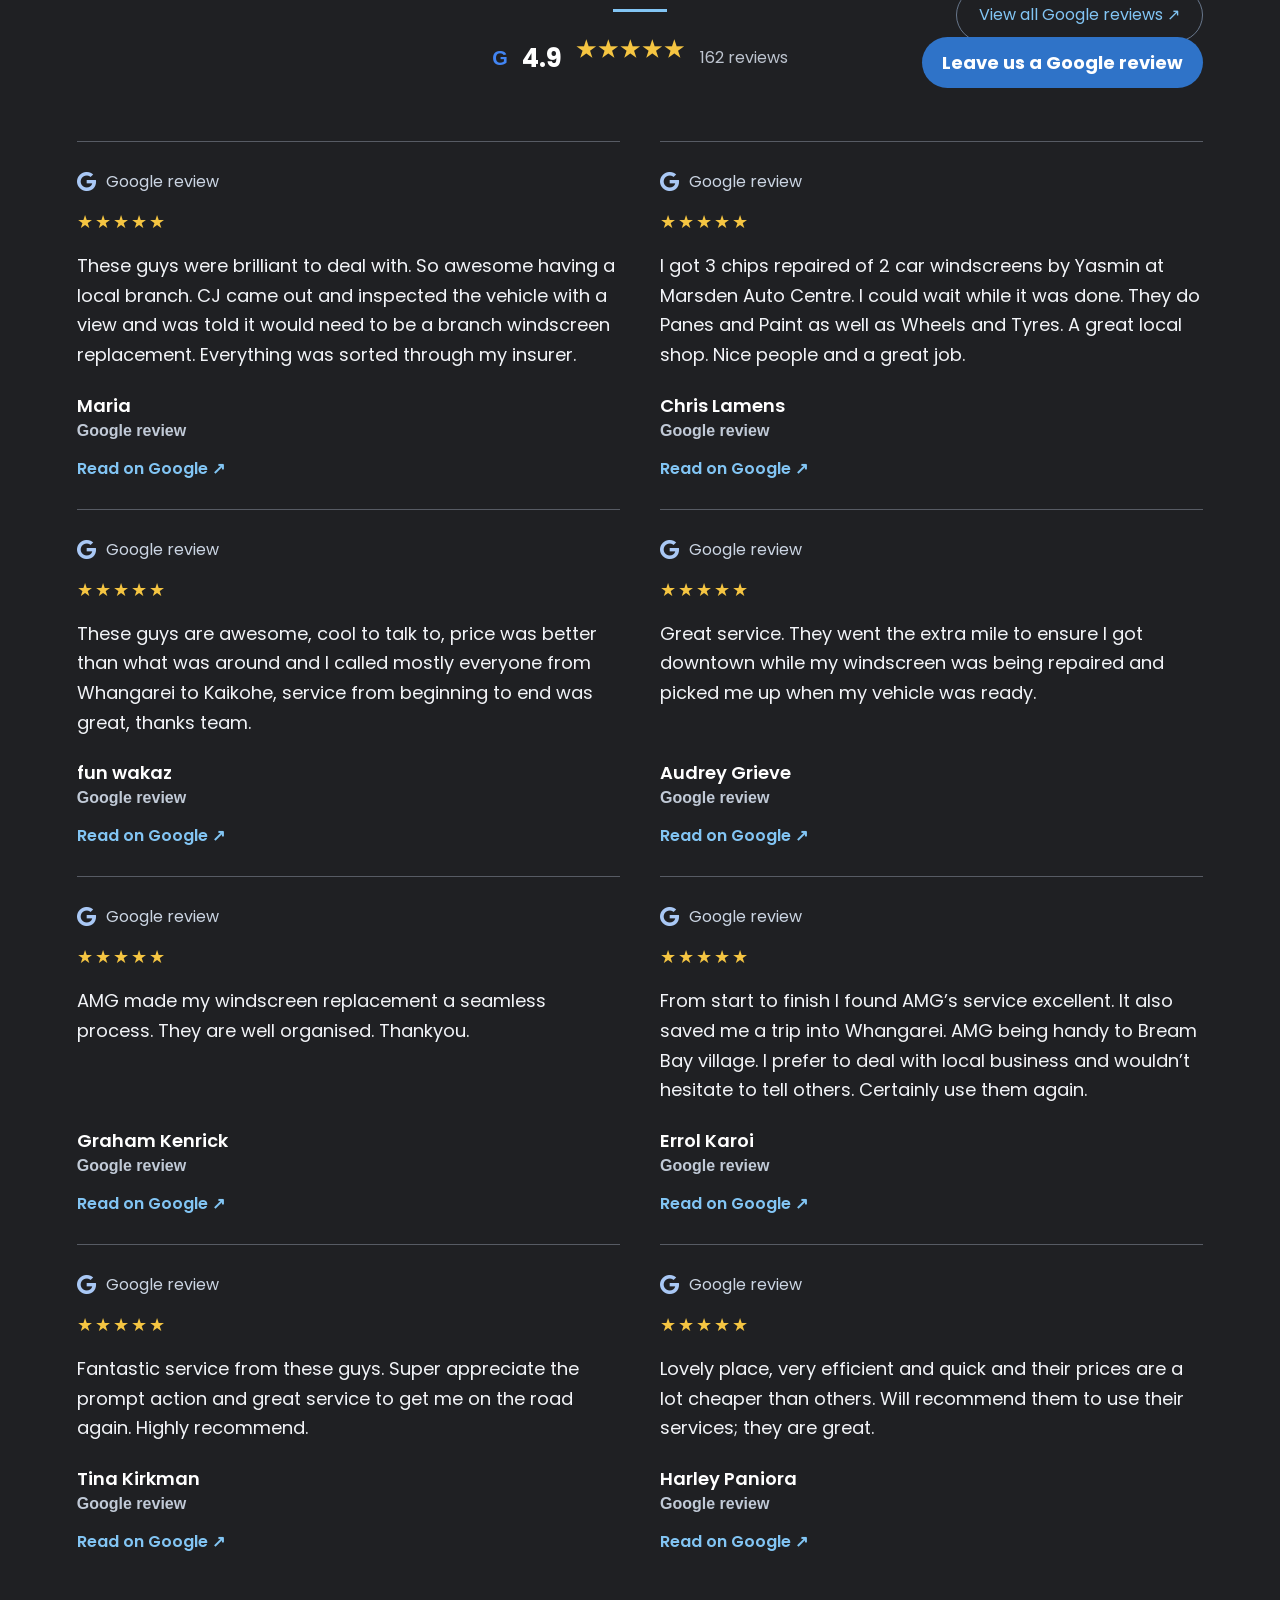
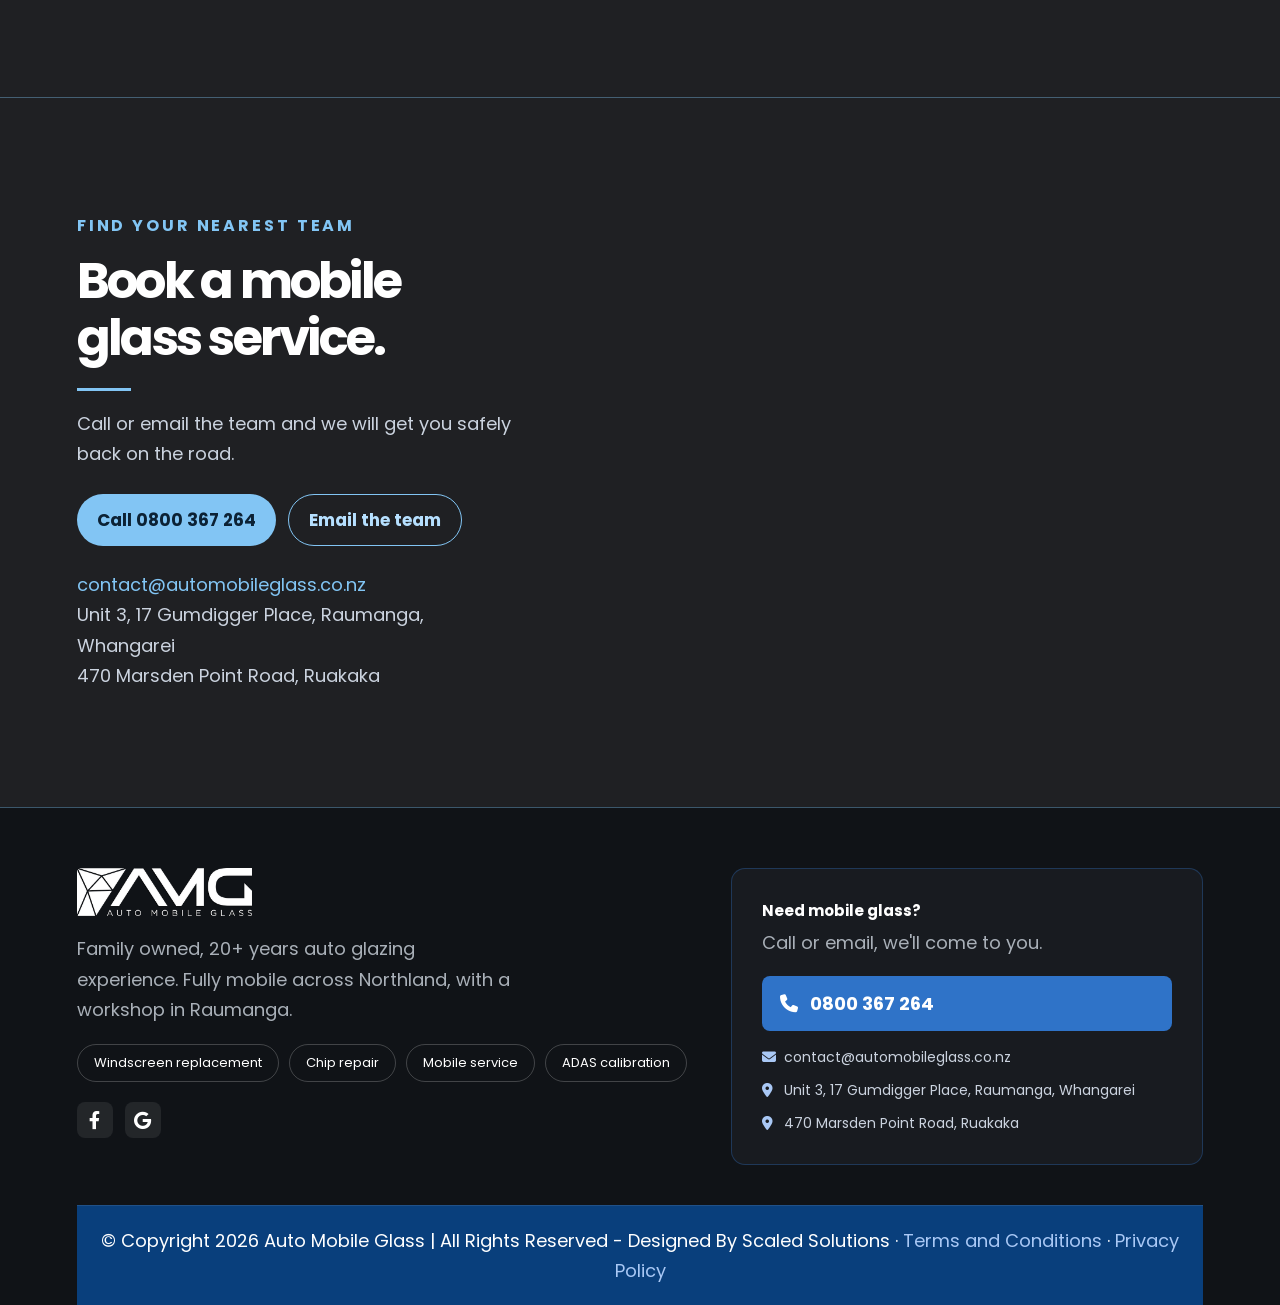
==== commit a5f1a39d: "Overlay hero text on the photo again, confined to the left third over the empty van Back to text-ove" ====
--- a/index.html
+++ b/index.html
@@ -360,7 +360,7 @@
 <!-- ==================== Header Area (End) ==================== -->
 <!-- ==================== Home-Slider Area (Start) ==================== -->
 <section aria-labelledby="hero-title" id="amg-new-hero">
-<figure id="amg-new-hero-figure"><img alt="The Auto Mobile Glass team alongside their service vans" fetchpriority="high" height="619" src="assets/images/Home/amg-team-banner.jpg" width="1600"/></figure>
+<div id="amg-new-hero-bg"><img alt="The Auto Mobile Glass team alongside their service vans" fetchpriority="high" height="619" src="assets/images/Home/amg-team-banner.jpg" width="1600"/></div>
 <div id="amg-new-hero-copy">
 <p class="amg-hero-eyebrow">Auto Mobile Glass · Northland</p>
 <h1 id="hero-title">Windscreen repair. Replacement. Done right.</h1>
@@ -368,25 +368,26 @@
 <div id="amg-new-hero-actions">
 <a class="amg-hero-primary" href="#contact-section">Get in touch <span aria-hidden="true">↗</span></a>
 <a class="amg-hero-phone" href="tel:0800367264">Call 0800 367 264</a>
+</div>
 <a aria-label="Read our Google reviews: rated 4.9 from 162 reviews" id="amg-new-hero-rating" href="#reviews">
 <i aria-hidden="true" class="fab fa-google"></i><span><strong>4.9 <span aria-hidden="true" class="amg-hero-stars">★★★★★</span></strong><span class="amg-hero-rating-caption">162 Google reviews</span></span>
 </a>
 </div>
-</div>
 </section>
 <style>
-#amg-new-hero{background:#0d1420;display:block;padding:0;min-height:0}
-#amg-new-hero-figure{margin:0;line-height:0}
-#amg-new-hero-figure img{display:block;width:100%;height:auto;max-height:70vh;object-fit:cover}
-#amg-new-hero-copy{padding:44px 6% 52px;max-width:1100px;margin:0}
-#amg-new-hero-copy .amg-hero-eyebrow{color:#8ce9dc;text-transform:uppercase;letter-spacing:.08em;font-weight:700;font-size:.85rem}
-#amg-new-hero-copy h1{font-size:clamp(2.2rem,4.2vw,3.4rem);color:#fff;margin:10px 0 16px;line-height:1.1;font-weight:800}
-#amg-new-hero-copy .amg-hero-description{color:#cbd3df;font-size:1.1rem;max-width:800px;margin:0 0 26px;line-height:1.6}
-#amg-new-hero-actions{display:flex;align-items:center;flex-wrap:wrap;gap:18px}
+#amg-new-hero{position:relative;isolation:isolate;min-height:640px;overflow:hidden;background:#0d1420}
+#amg-new-hero-bg{position:absolute;inset:0;z-index:-2}
+#amg-new-hero-bg img{width:100%;height:100%;object-fit:cover;object-position:center center}
+#amg-new-hero:after{content:'';position:absolute;inset:0;z-index:-1;background:linear-gradient(90deg,#0d1420 0%,#0d1420cc 22%,#0d142088 34%,#0d142000 42%)}
+#amg-new-hero-copy{position:relative;max-width:38%;padding:110px 0 48px 6%}
+#amg-new-hero-copy .amg-hero-eyebrow{color:#8ce9dc;text-transform:uppercase;letter-spacing:.08em;font-weight:700;font-size:.8rem}
+#amg-new-hero-copy h1{font-size:clamp(1.9rem,3vw,2.6rem);color:#fff;margin:10px 0 14px;line-height:1.1;font-weight:800}
+#amg-new-hero-copy .amg-hero-description{color:#dfe5ea;font-size:1rem;margin:0 0 22px;line-height:1.6}
+#amg-new-hero-actions{display:flex;align-items:center;flex-wrap:wrap;gap:14px;margin-bottom:18px}
 #amg-new-hero-rating{display:inline-flex;align-items:center;gap:12px;background:#fff;color:#202124;border-radius:8px;padding:10px 16px;text-decoration:none}
 #amg-new-hero-rating .amg-hero-stars{color:#fbbc04;letter-spacing:1px}
 #amg-new-hero-rating .amg-hero-rating-caption{display:block;font-size:12px;color:#5f6368}
-@media(max-width:700px){#amg-new-hero-figure{max-height:240px}}
+@media(max-width:900px){#amg-new-hero-copy{max-width:100%;padding:90px 6% 40px}#amg-new-hero:after{background:linear-gradient(180deg,#0d1420 0%,#0d1420cc 30%,#0d142000 65%)}#amg-new-hero{min-height:520px}}
 </style>
 <!-- ==================== Home-Slider Area (End) ==================== -->
 <!-- ==================== Search-Car Area (Start) ==================== -->
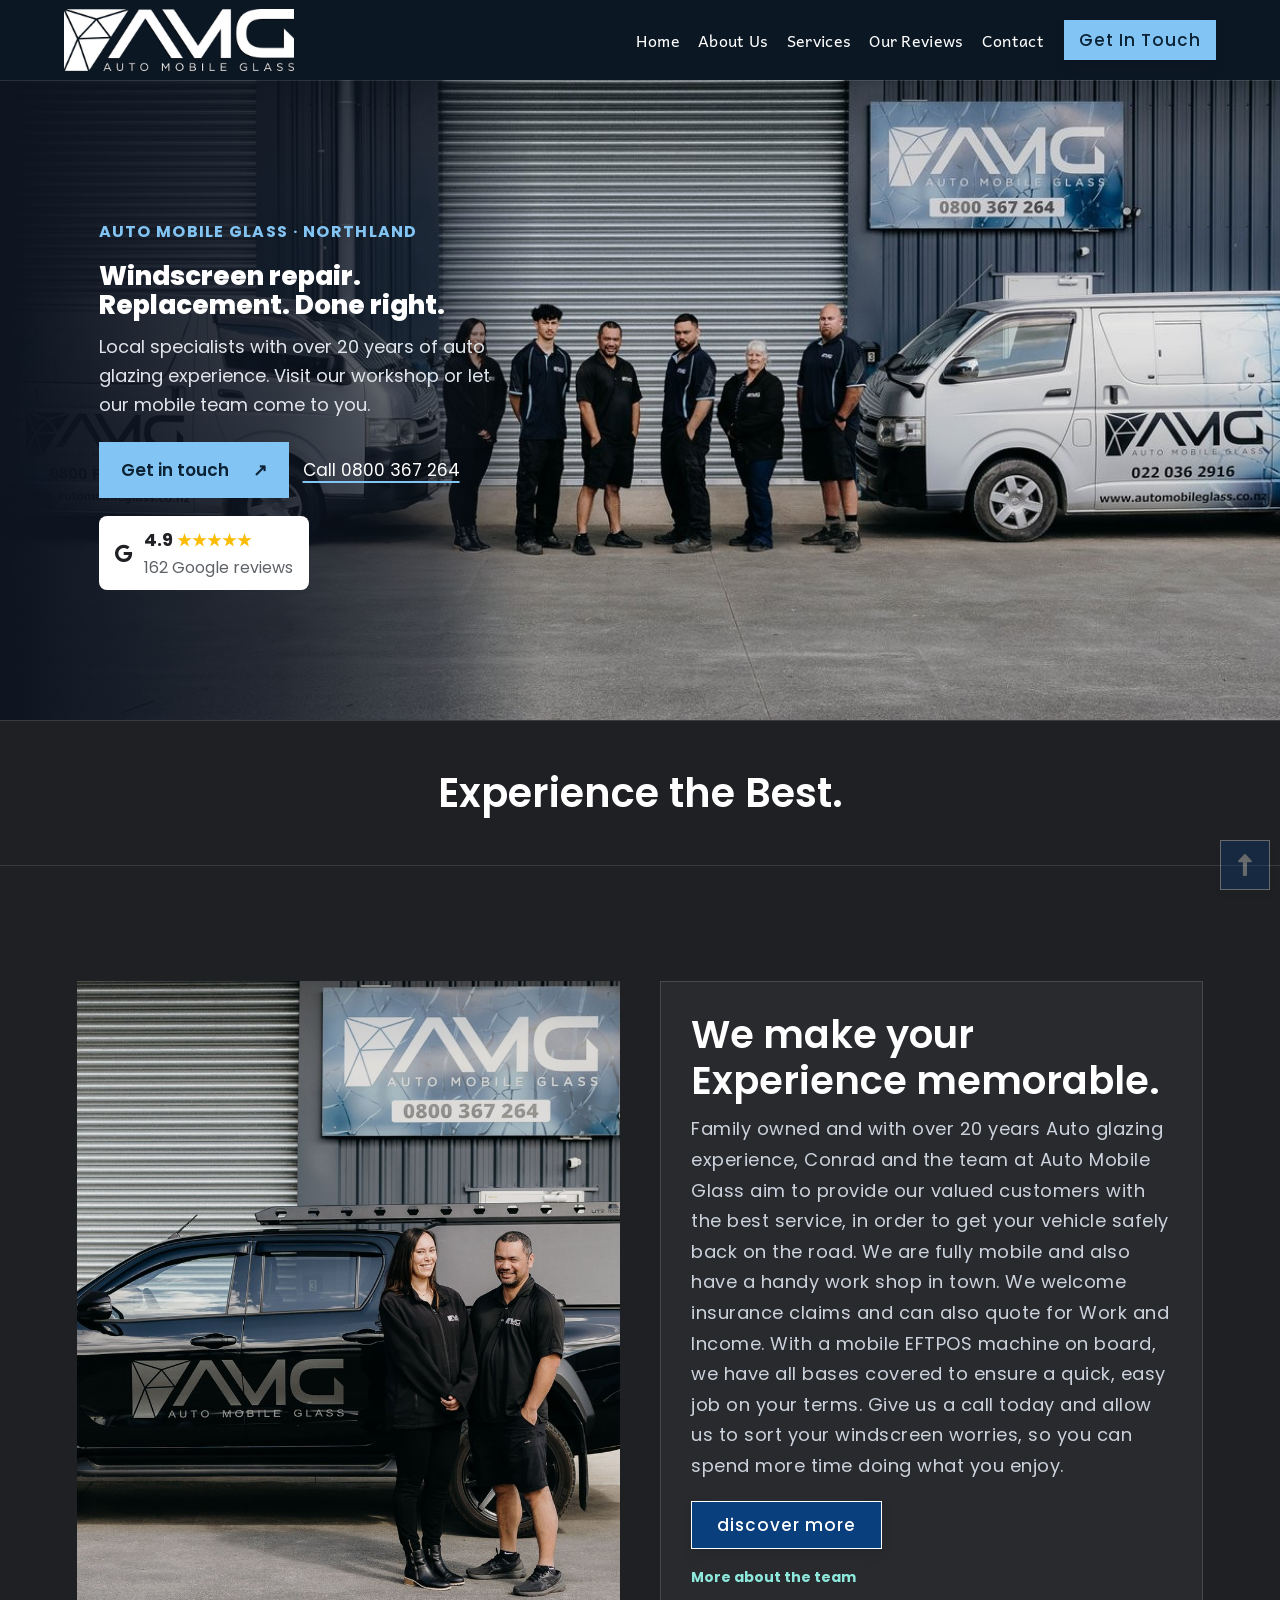
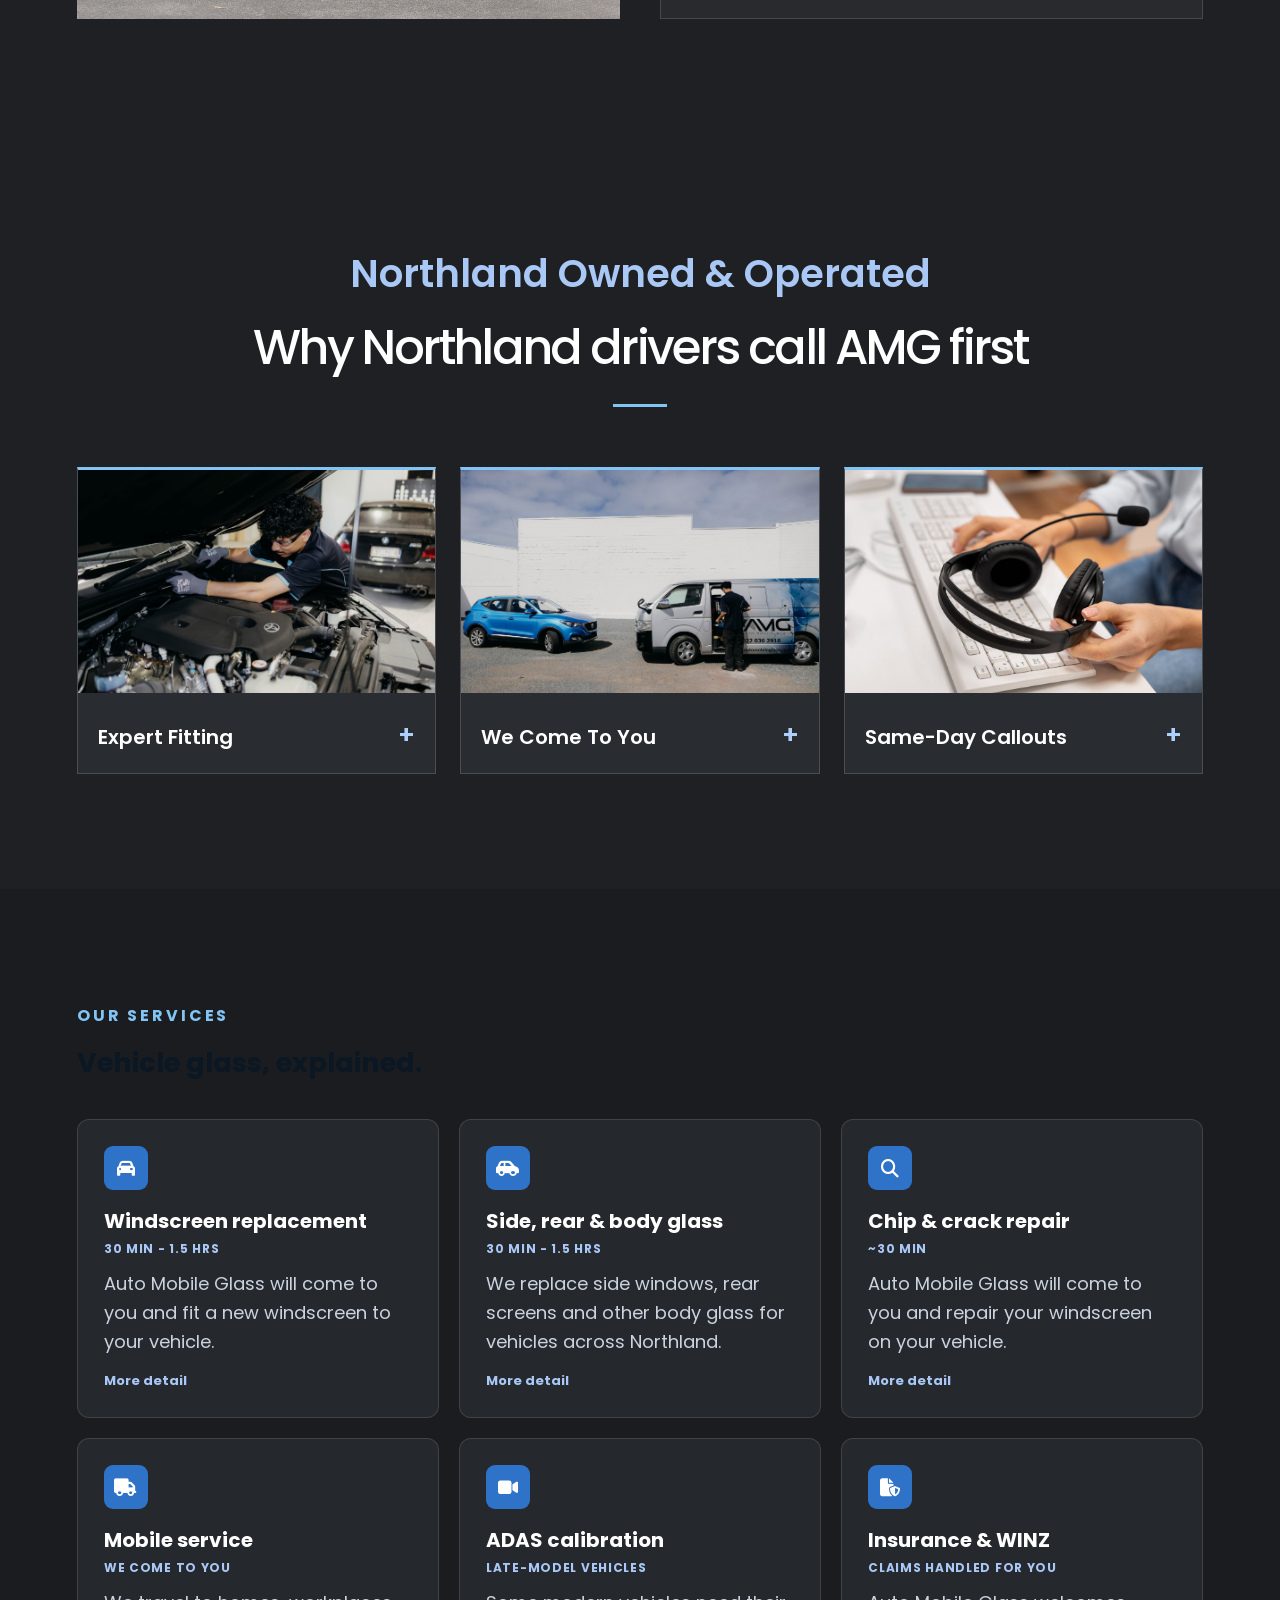
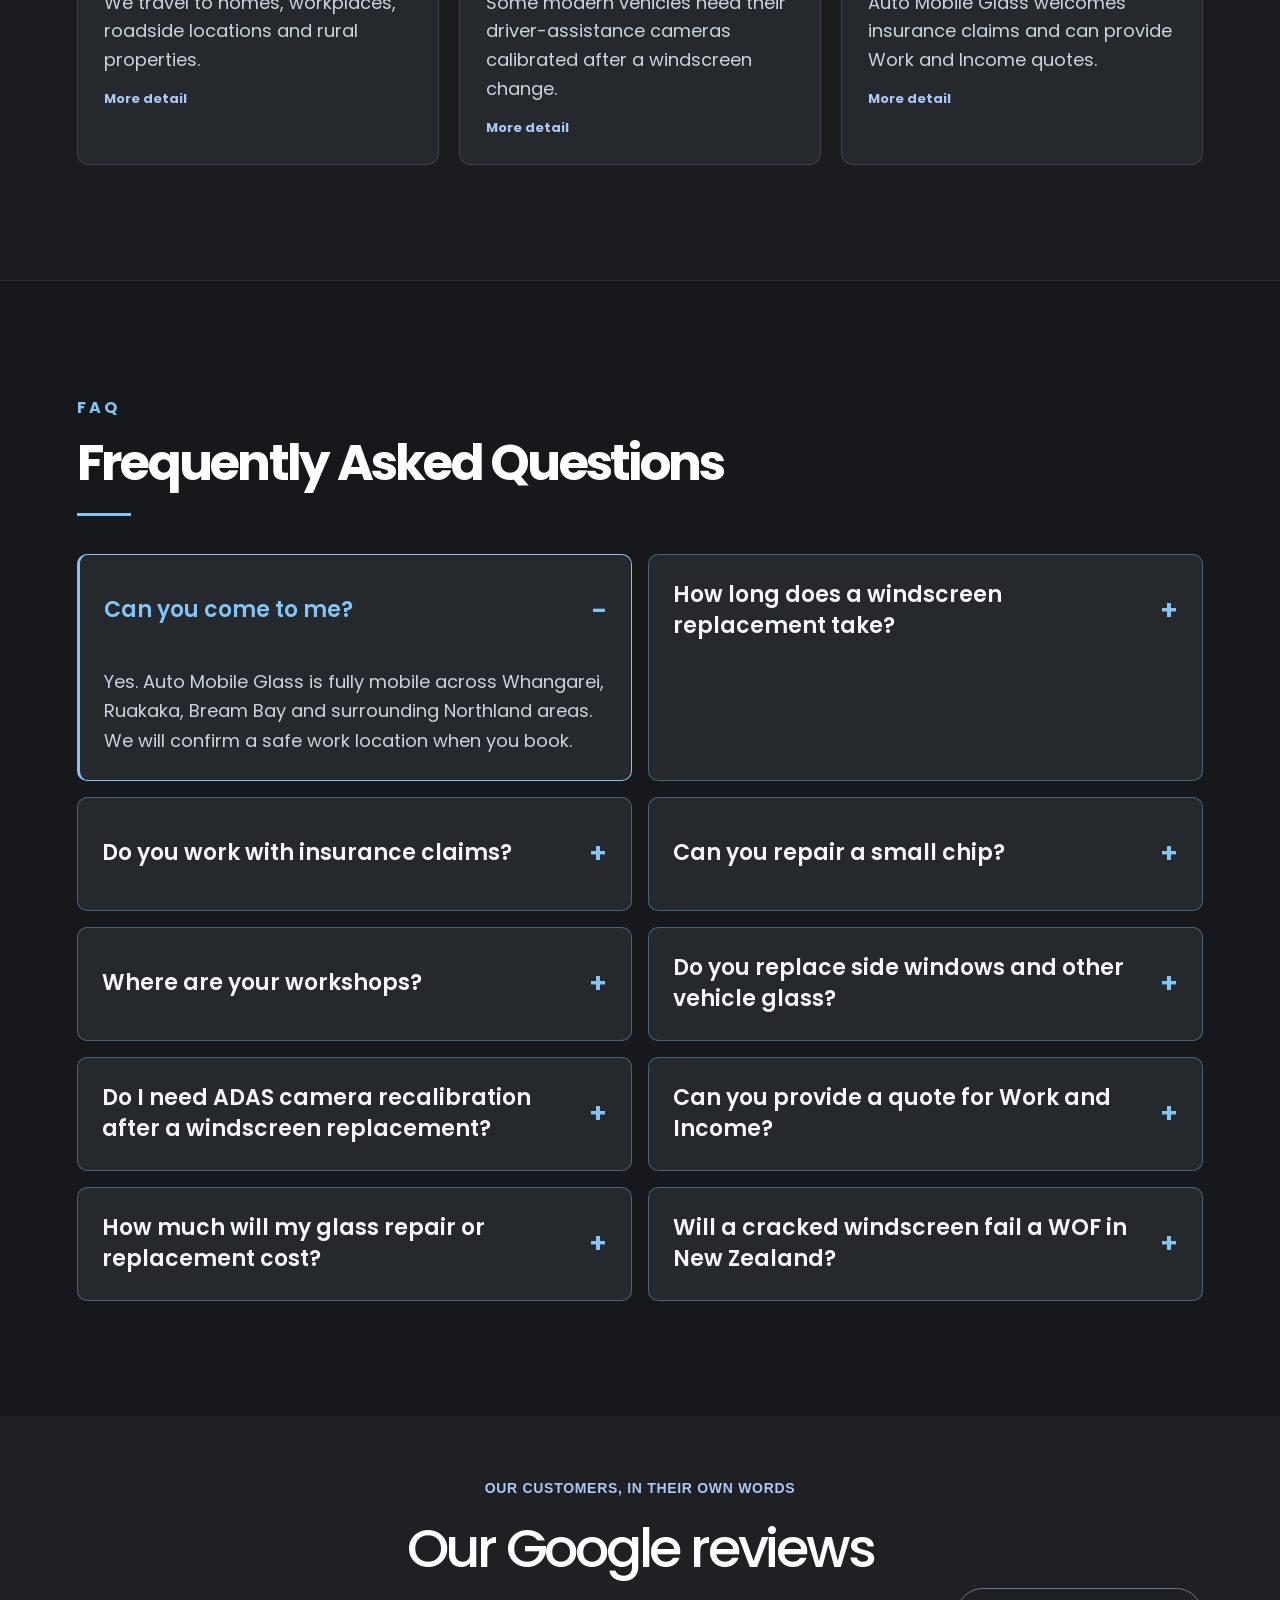
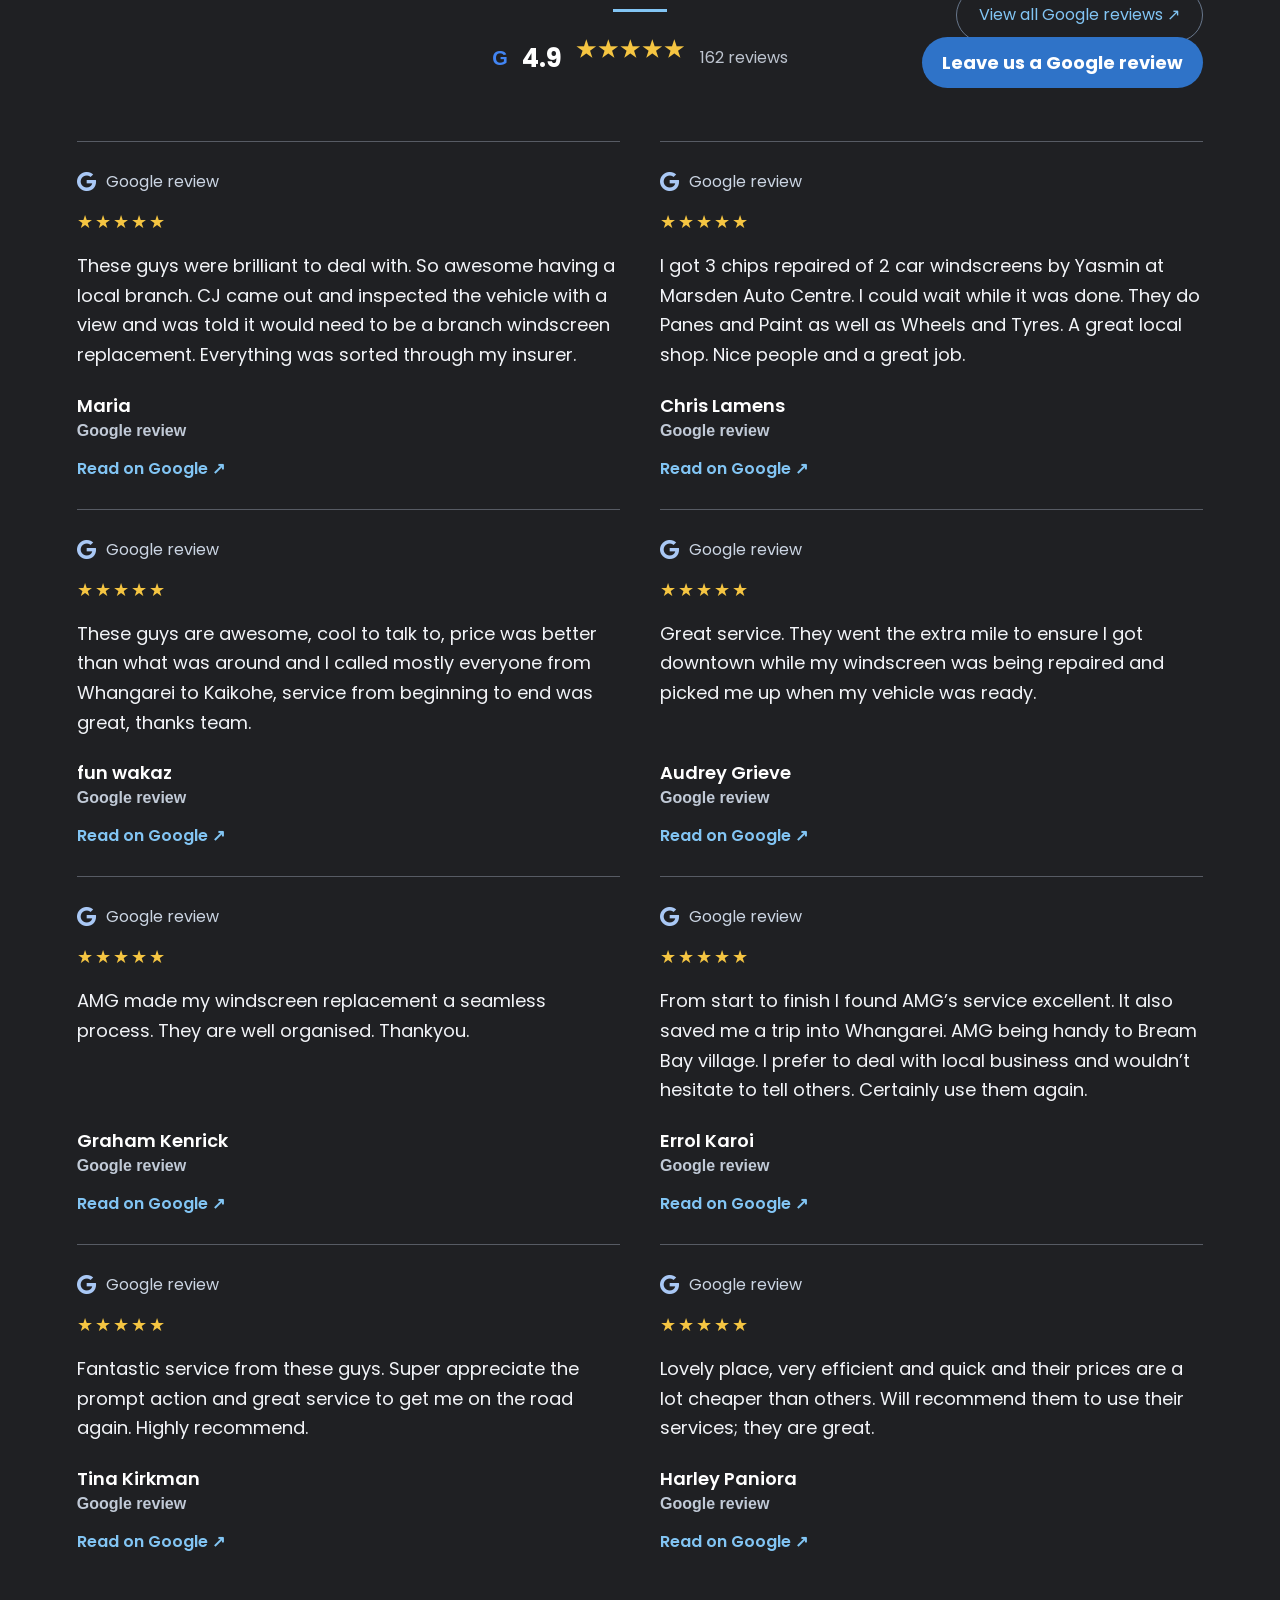
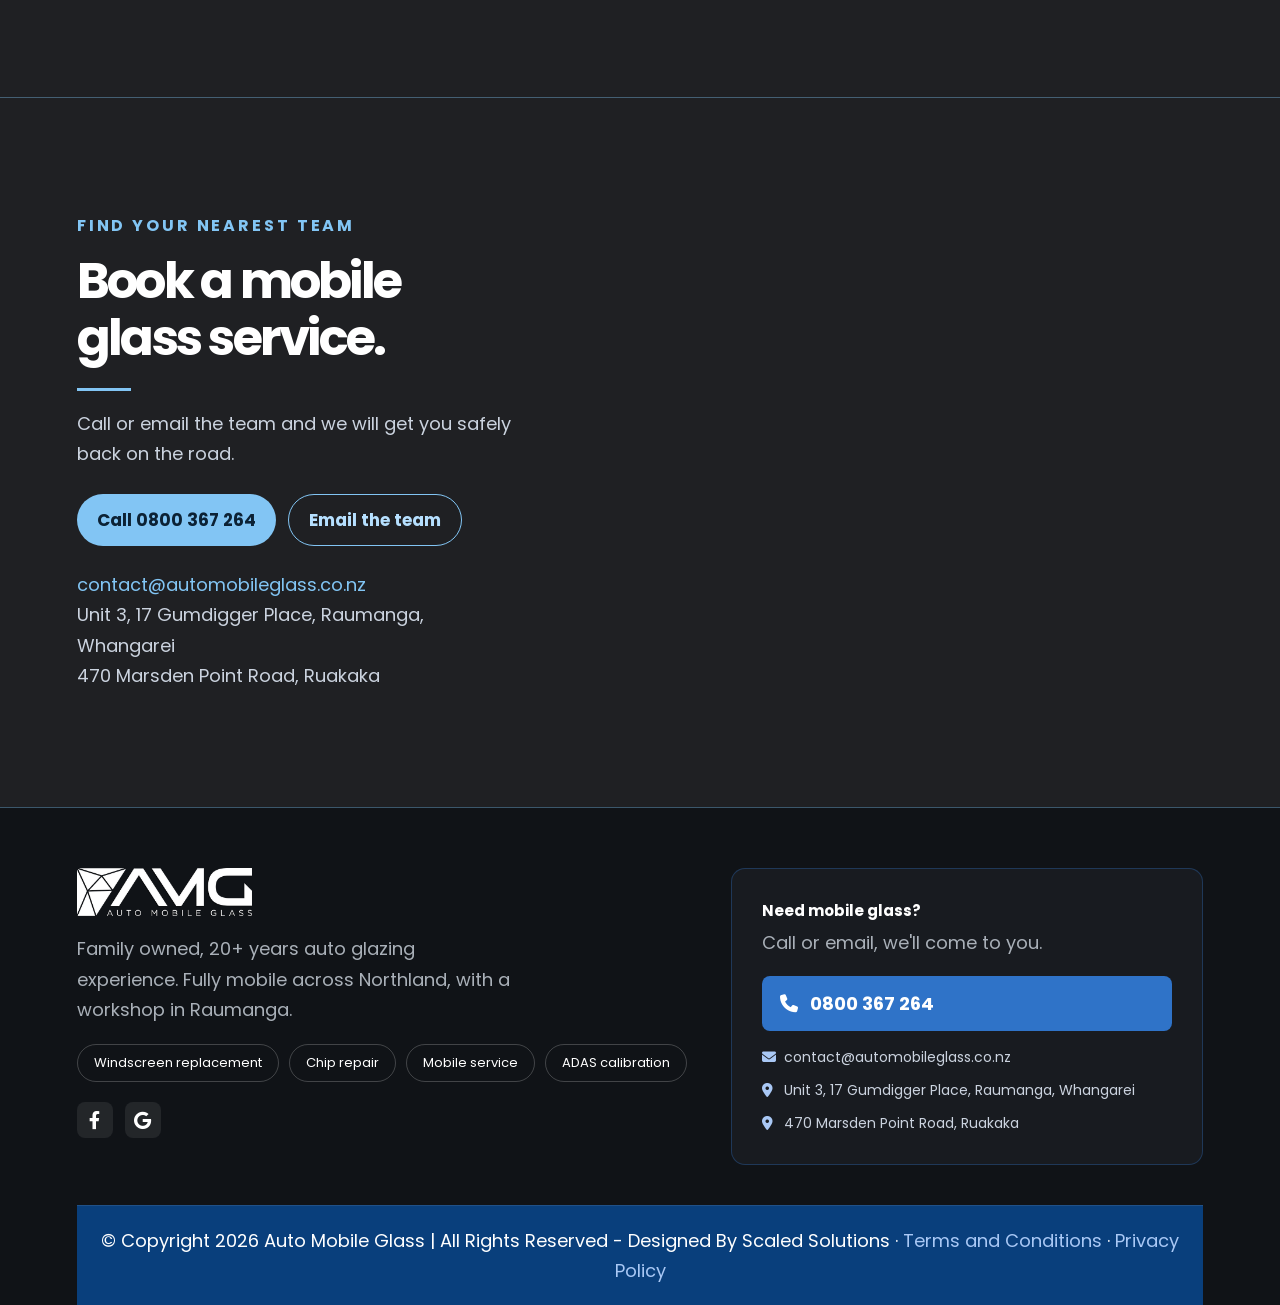
==== commit 4336f623: "Shift hero text further left (reduce left padding 6%->3%)" ====
--- a/index.html
+++ b/index.html
@@ -379,7 +379,7 @@
 #amg-new-hero-bg{position:absolute;inset:0;z-index:-2}
 #amg-new-hero-bg img{width:100%;height:100%;object-fit:cover;object-position:center center}
 #amg-new-hero:after{content:'';position:absolute;inset:0;z-index:-1;background:linear-gradient(90deg,#0d1420 0%,#0d1420cc 22%,#0d142088 34%,#0d142000 42%)}
-#amg-new-hero-copy{position:relative;max-width:38%;padding:110px 0 48px 6%}
+#amg-new-hero-copy{position:relative;max-width:38%;padding:110px 0 48px 3%}
 #amg-new-hero-copy .amg-hero-eyebrow{color:#8ce9dc;text-transform:uppercase;letter-spacing:.08em;font-weight:700;font-size:.8rem}
 #amg-new-hero-copy h1{font-size:clamp(1.9rem,3vw,2.6rem);color:#fff;margin:10px 0 14px;line-height:1.1;font-weight:800}
 #amg-new-hero-copy .amg-hero-description{color:#dfe5ea;font-size:1rem;margin:0 0 22px;line-height:1.6}
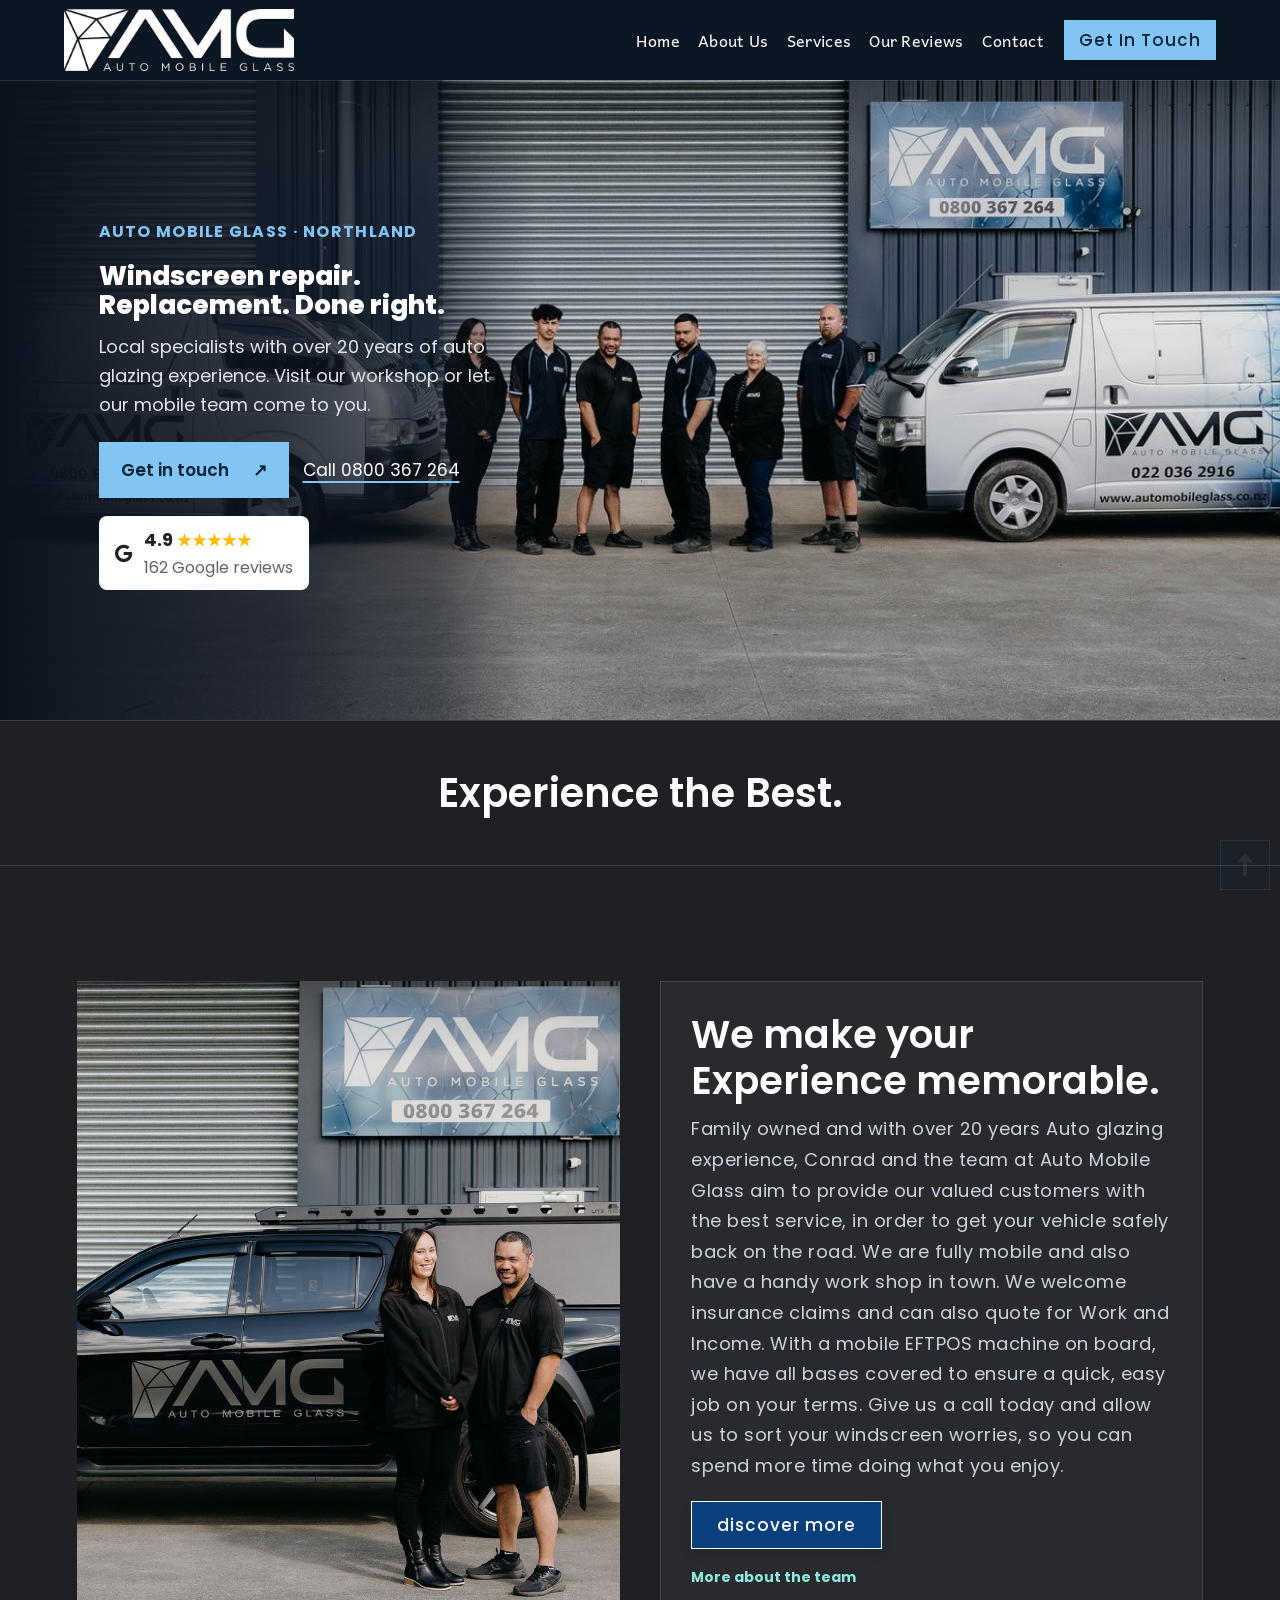
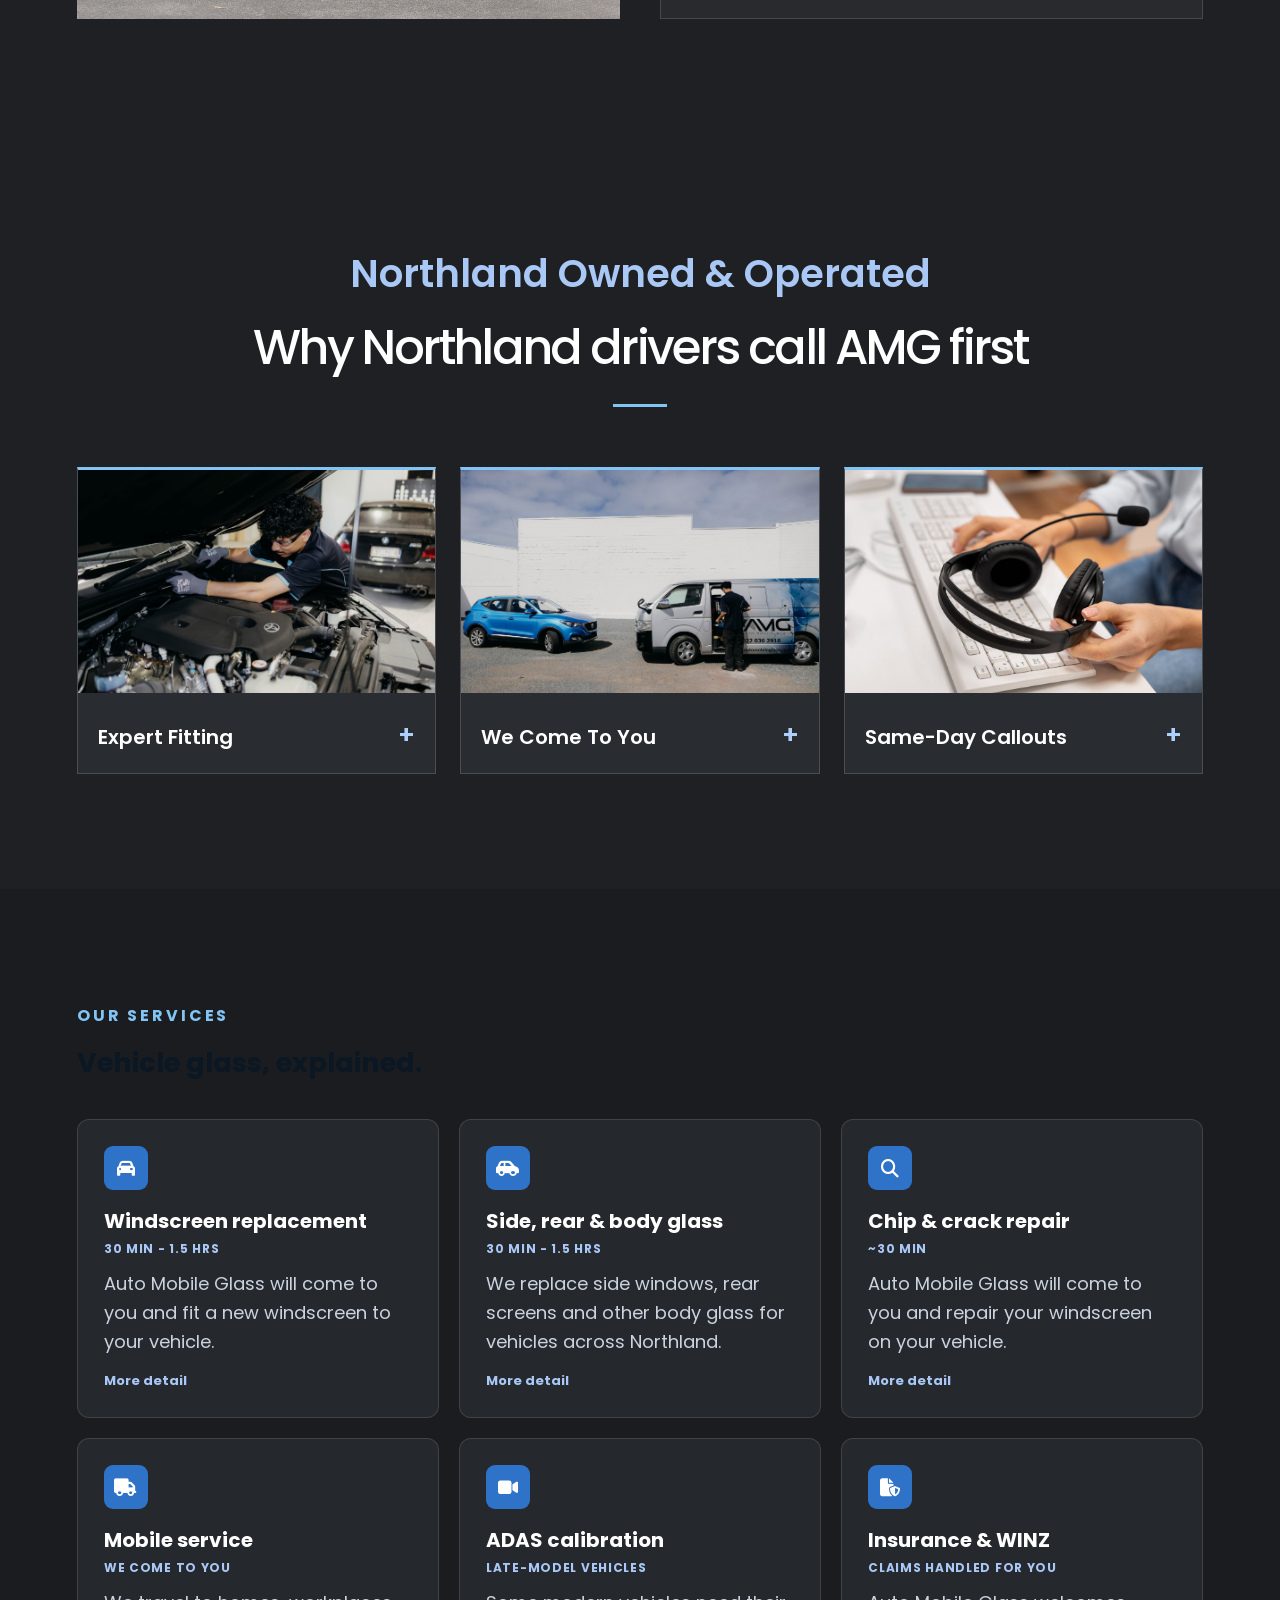
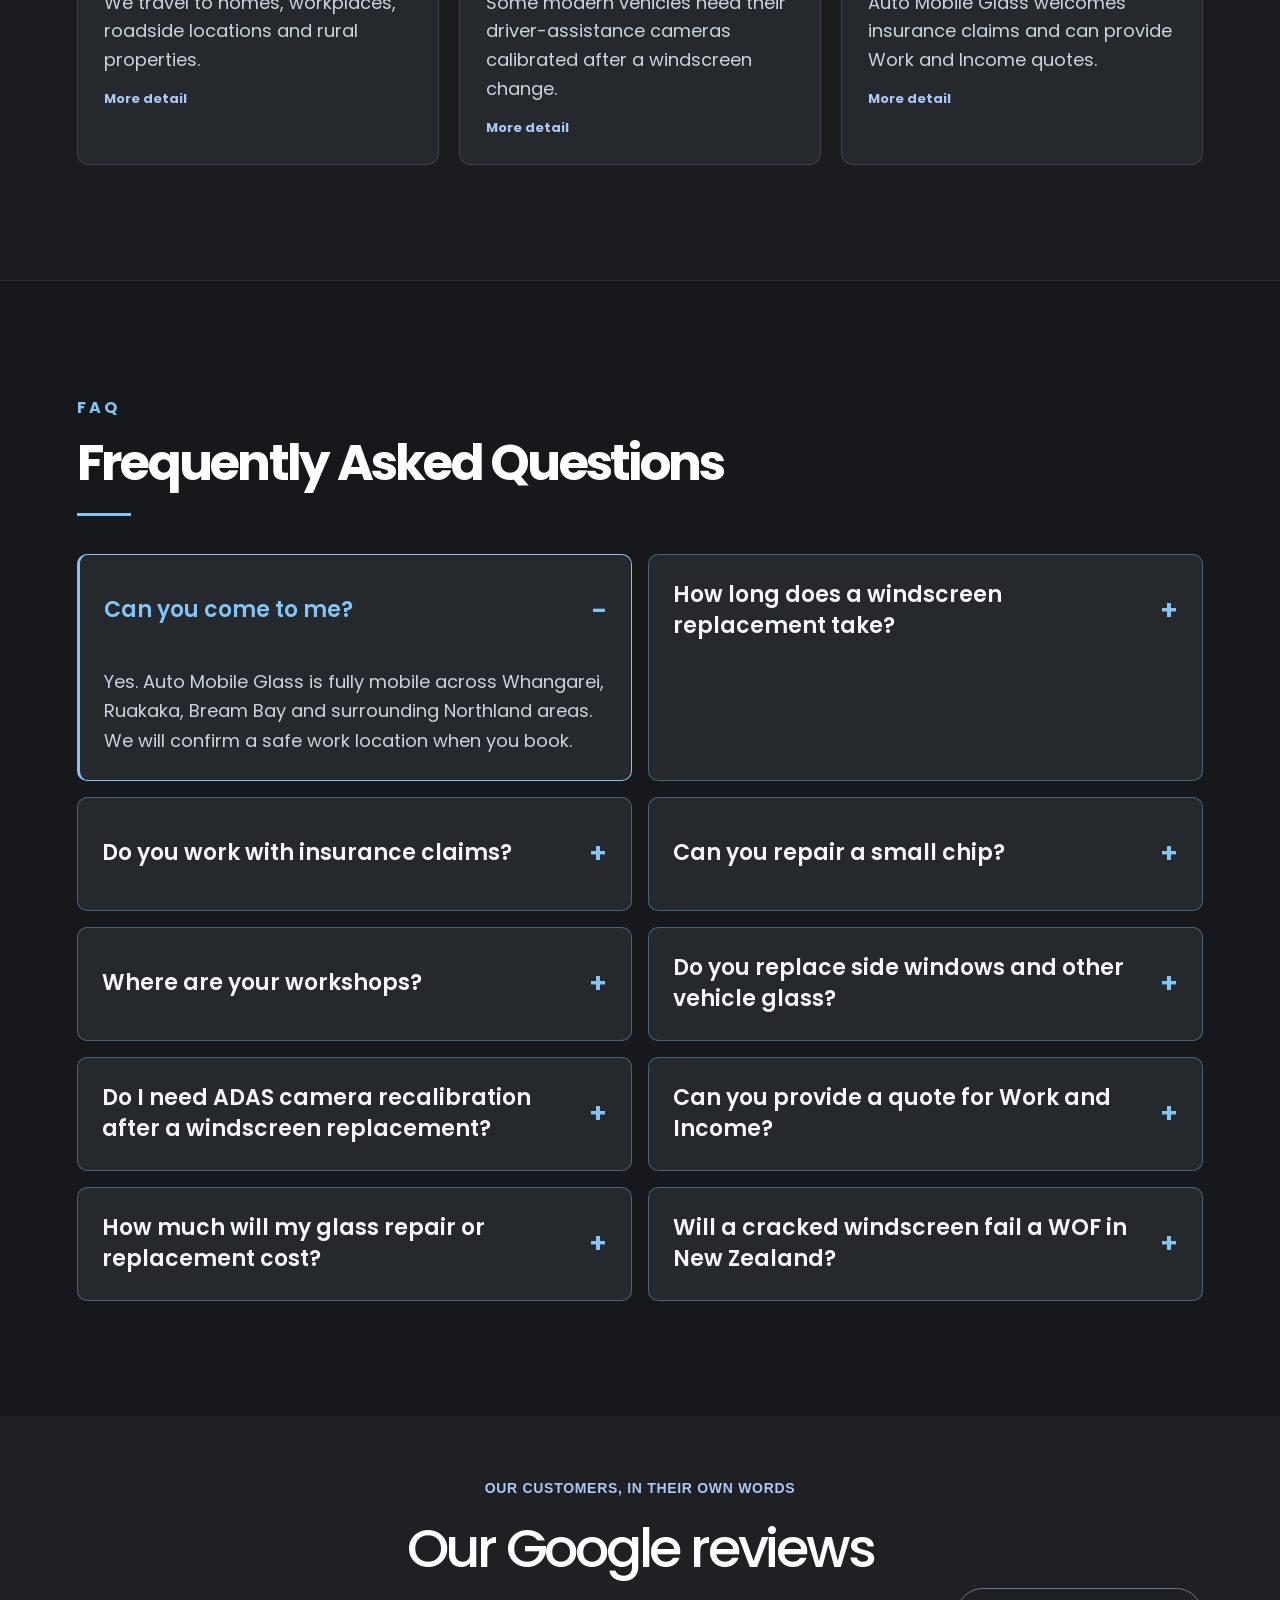
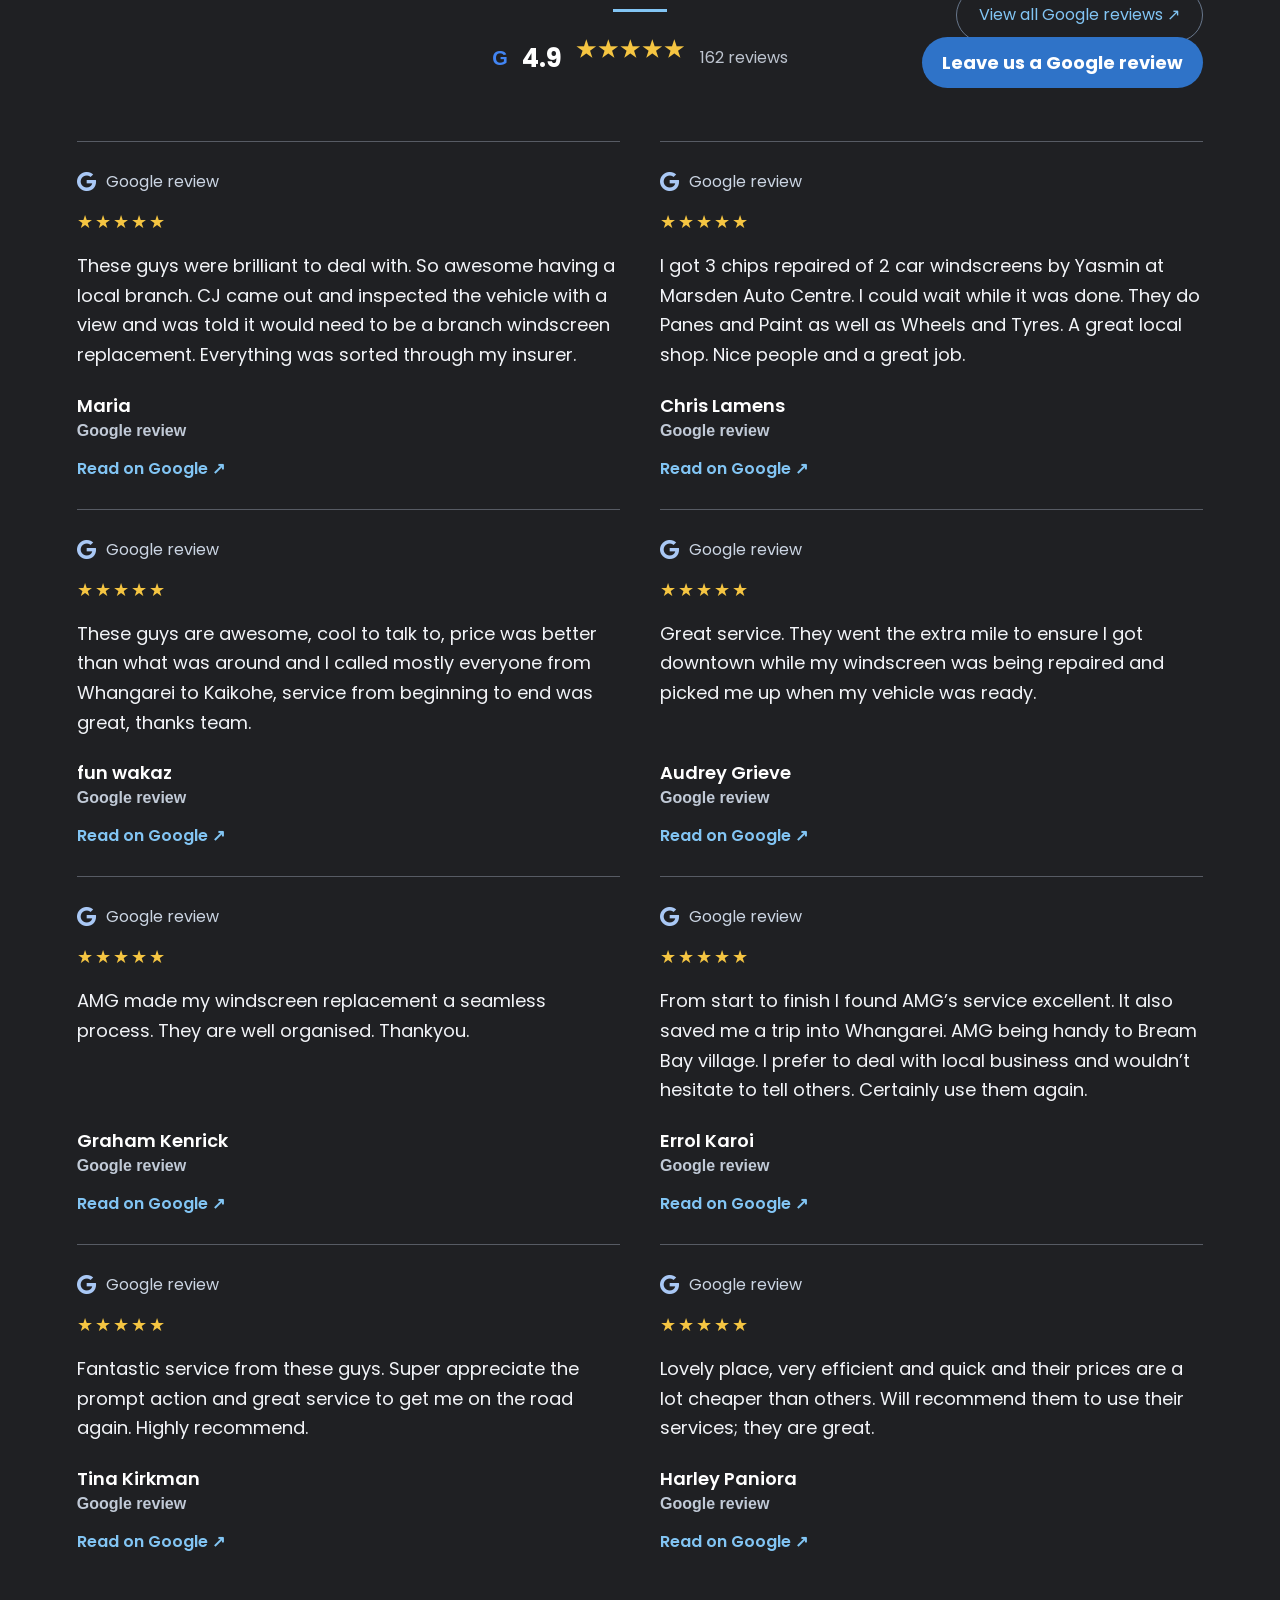
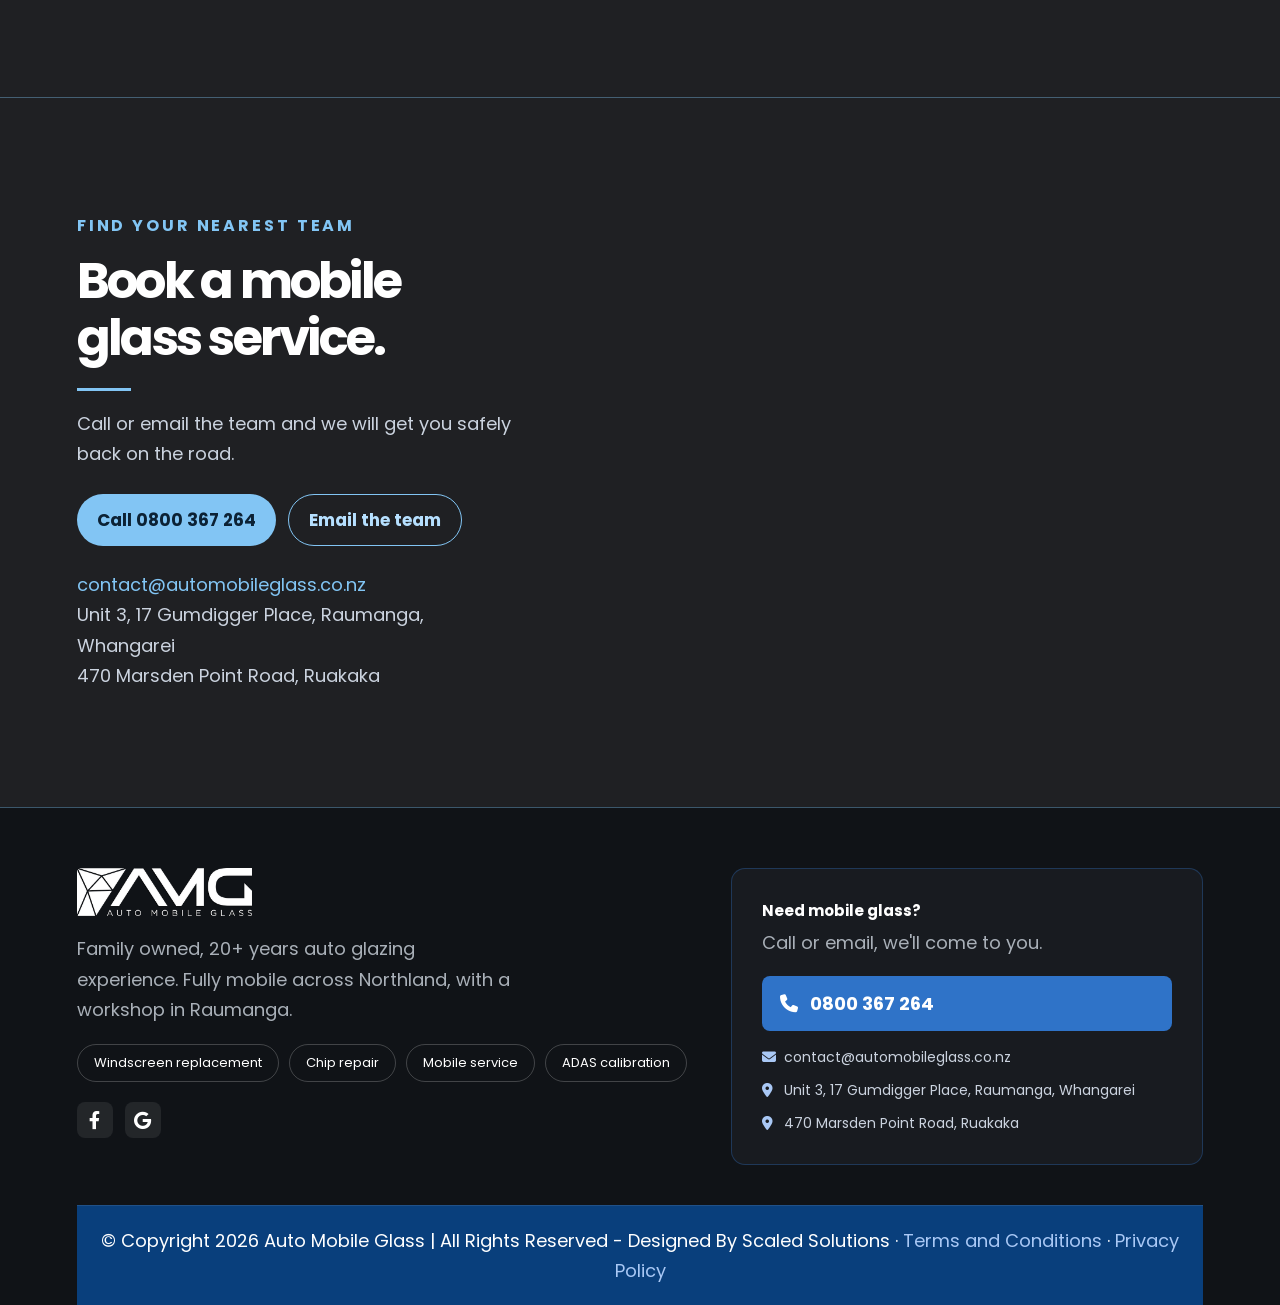
==== commit e495ae4f: "Fix broken layout in the 'discover more' details panel The relocated about-more content (moved out o" ====
--- a/index.html
+++ b/index.html
@@ -223,6 +223,19 @@
 .amg-about-more summary{cursor:pointer;list-style:none;color:#8ce9dc;font-weight:700;font-size:14px}
 .amg-about-more summary::-webkit-details-marker{display:none}
 .amg-about-more-body{padding-top:16px}
+</style><style>
+.amg-about-more{margin-top:18px}
+.amg-about-more summary{cursor:pointer;list-style:none;color:#8ce9dc;font-weight:700;font-size:14px}
+.amg-about-more summary::-webkit-details-marker{display:none}
+.amg-about-more-body{padding-top:16px;display:flex;flex-direction:column;gap:24px}
+.amg-about-more-body .amg-service-row{display:flex;flex-wrap:wrap;gap:24px;align-items:flex-start}
+.amg-about-more-body .amg-service-copy{flex:1 1 280px;min-width:0}
+.amg-about-more-body .amg-service-copy h3{font-size:1.1rem;margin:0 0 8px;color:#fff}
+.amg-about-more-body .amg-service-copy p{margin:0 0 10px;color:#cbd3df;line-height:1.6}
+.amg-about-more-body .amg-service-media{flex:0 0 260px;max-width:260px}
+.amg-about-more-body .amg-service-media img{display:block;width:100%;height:auto;max-height:220px;object-fit:cover;border-radius:8px}
+.amg-about-more-body .amg-service-gallery{display:flex;gap:10px;flex-wrap:wrap;max-width:none;flex:1 1 100%}
+.amg-about-more-body .amg-service-gallery img{width:110px;height:110px;object-fit:cover;border-radius:8px;flex:0 0 auto}
 </style></head>
 <body class="amg-home" id="top">
 <div aria-label="Loading Auto Mobile Glass" class="site-loader" hidden="" id="site-loader" role="status">
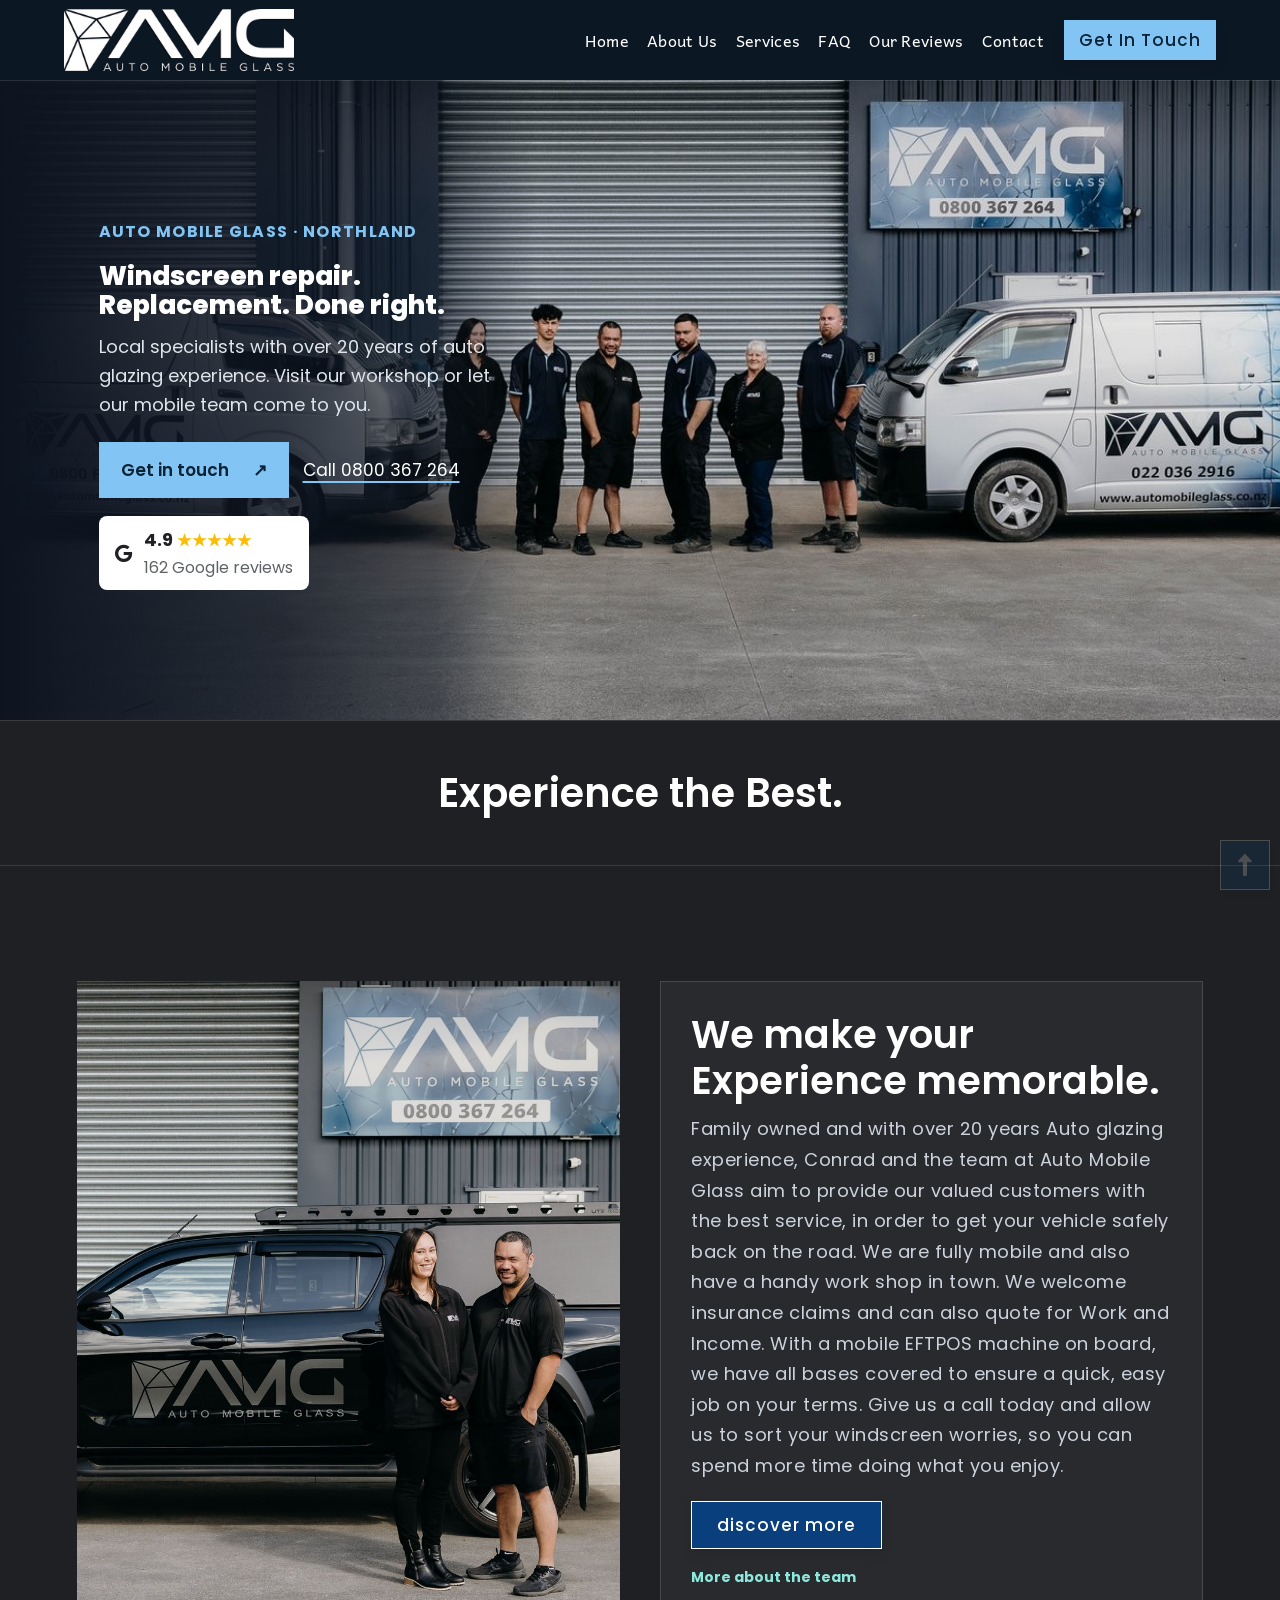
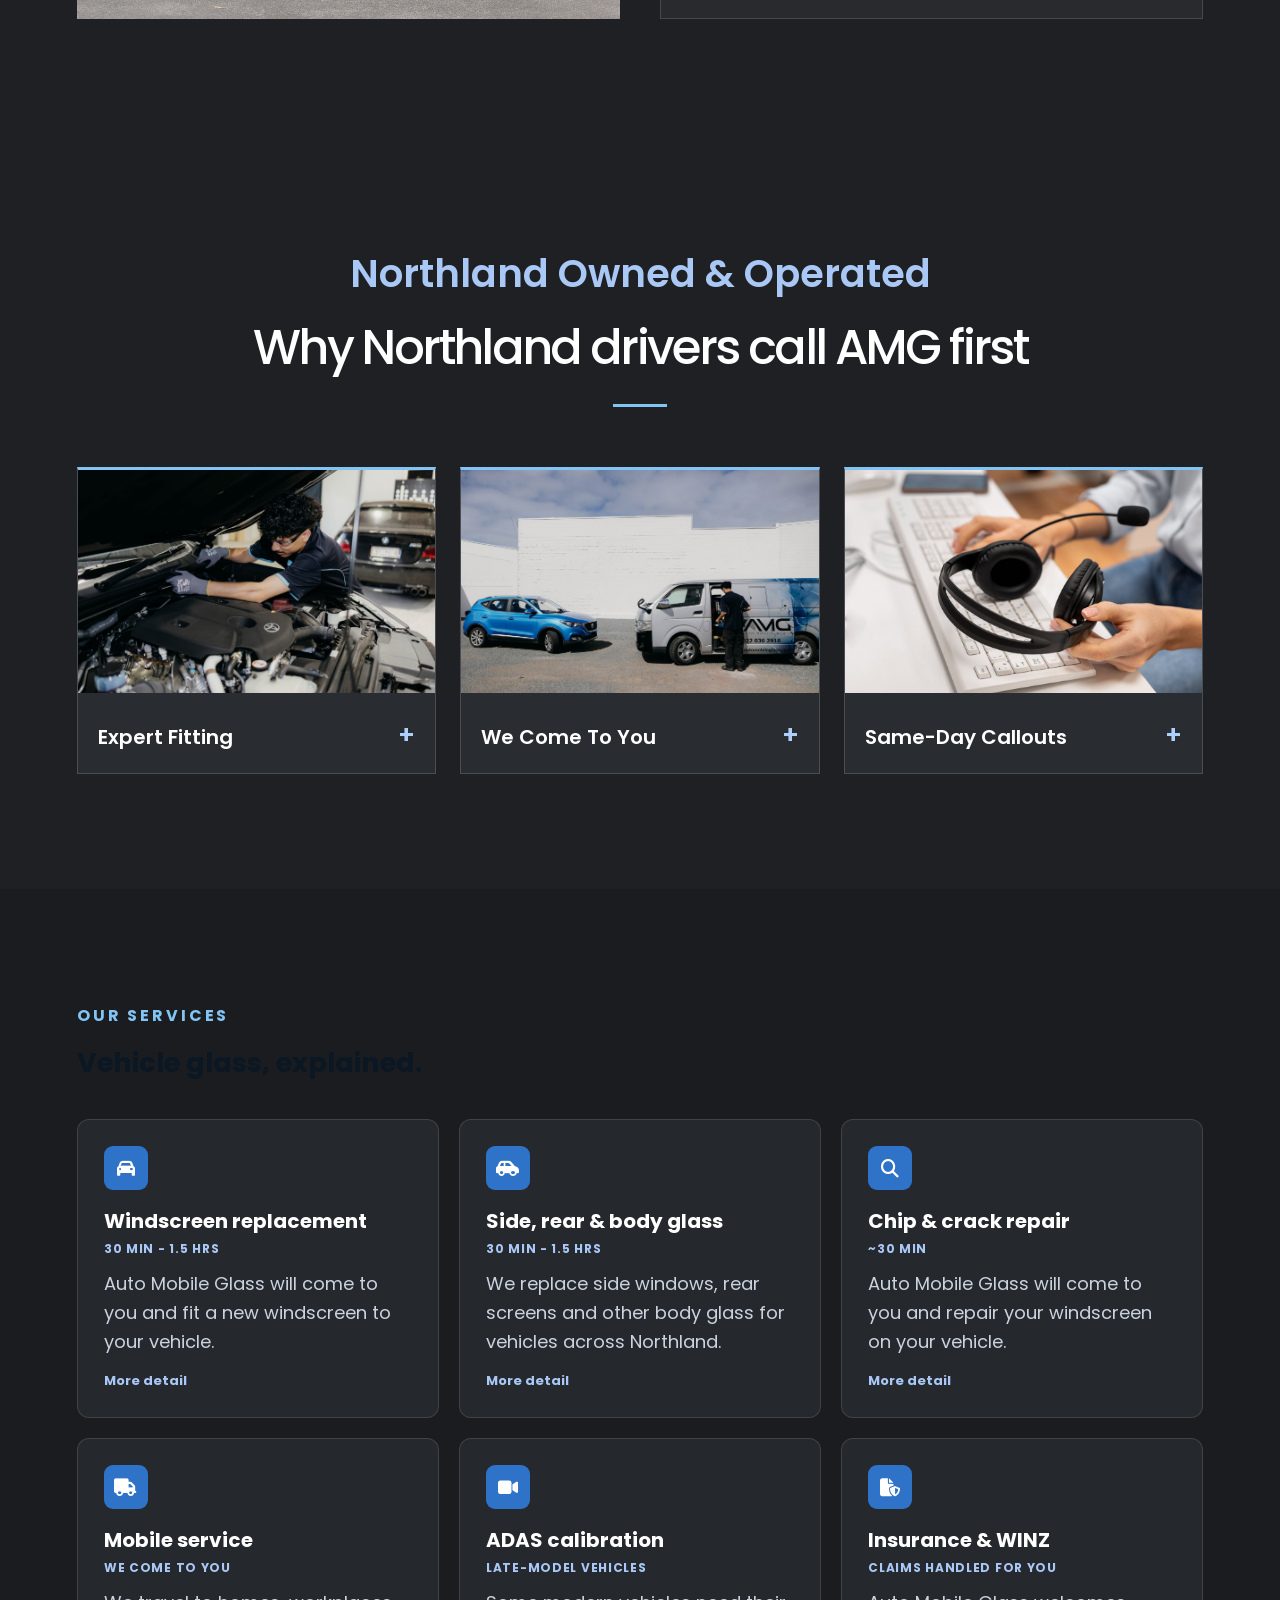
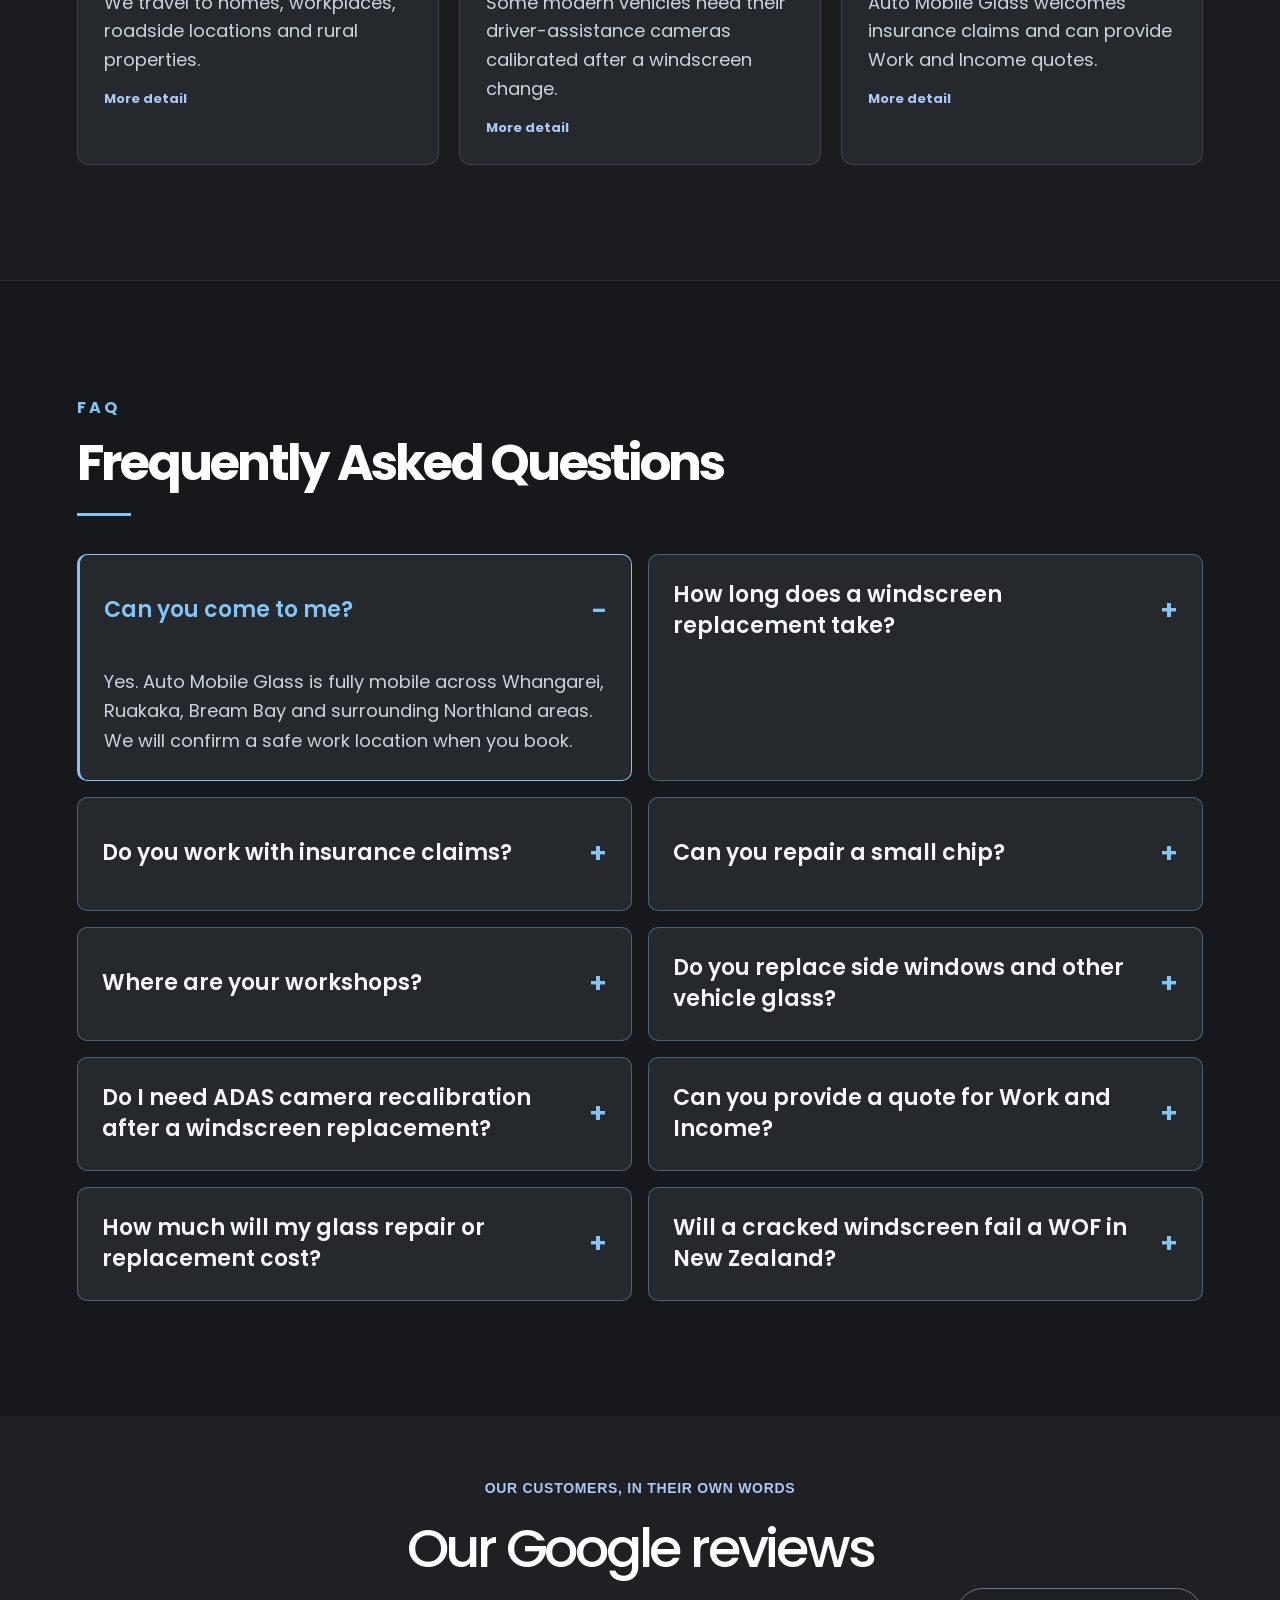
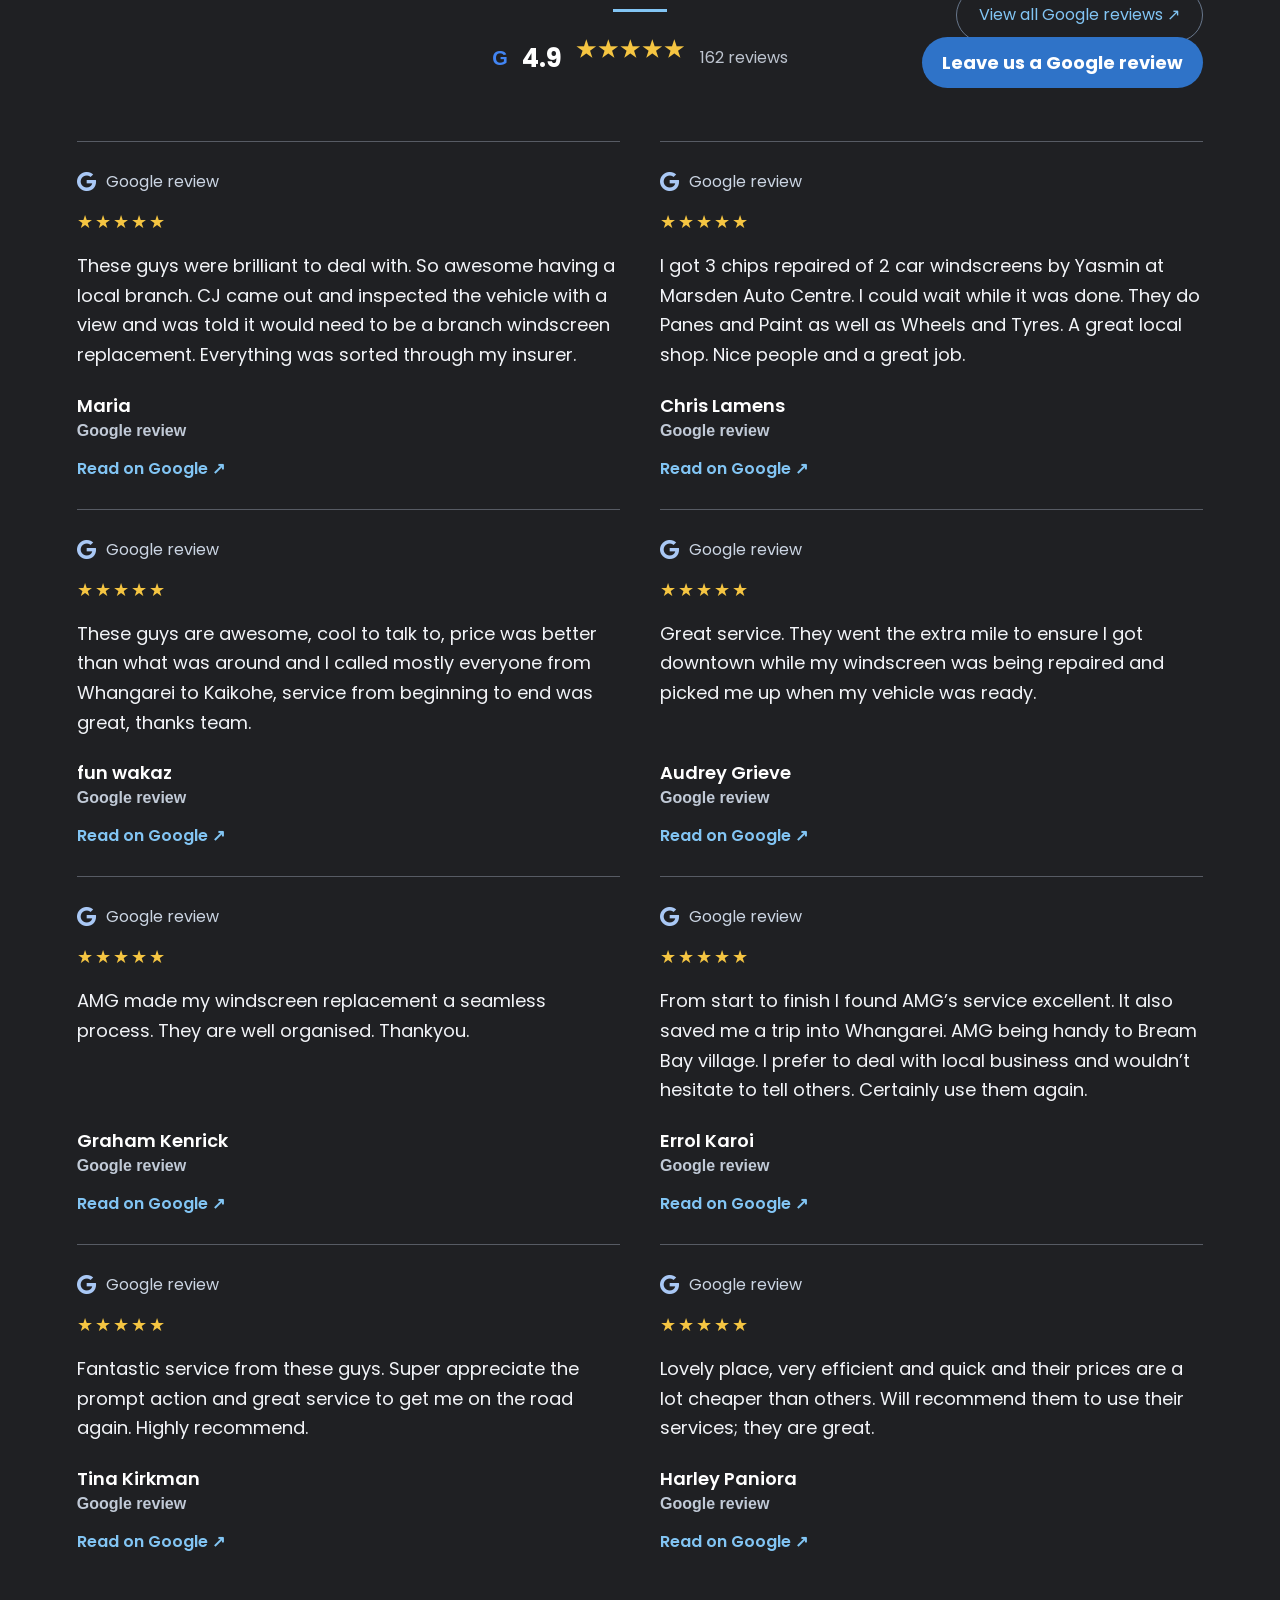
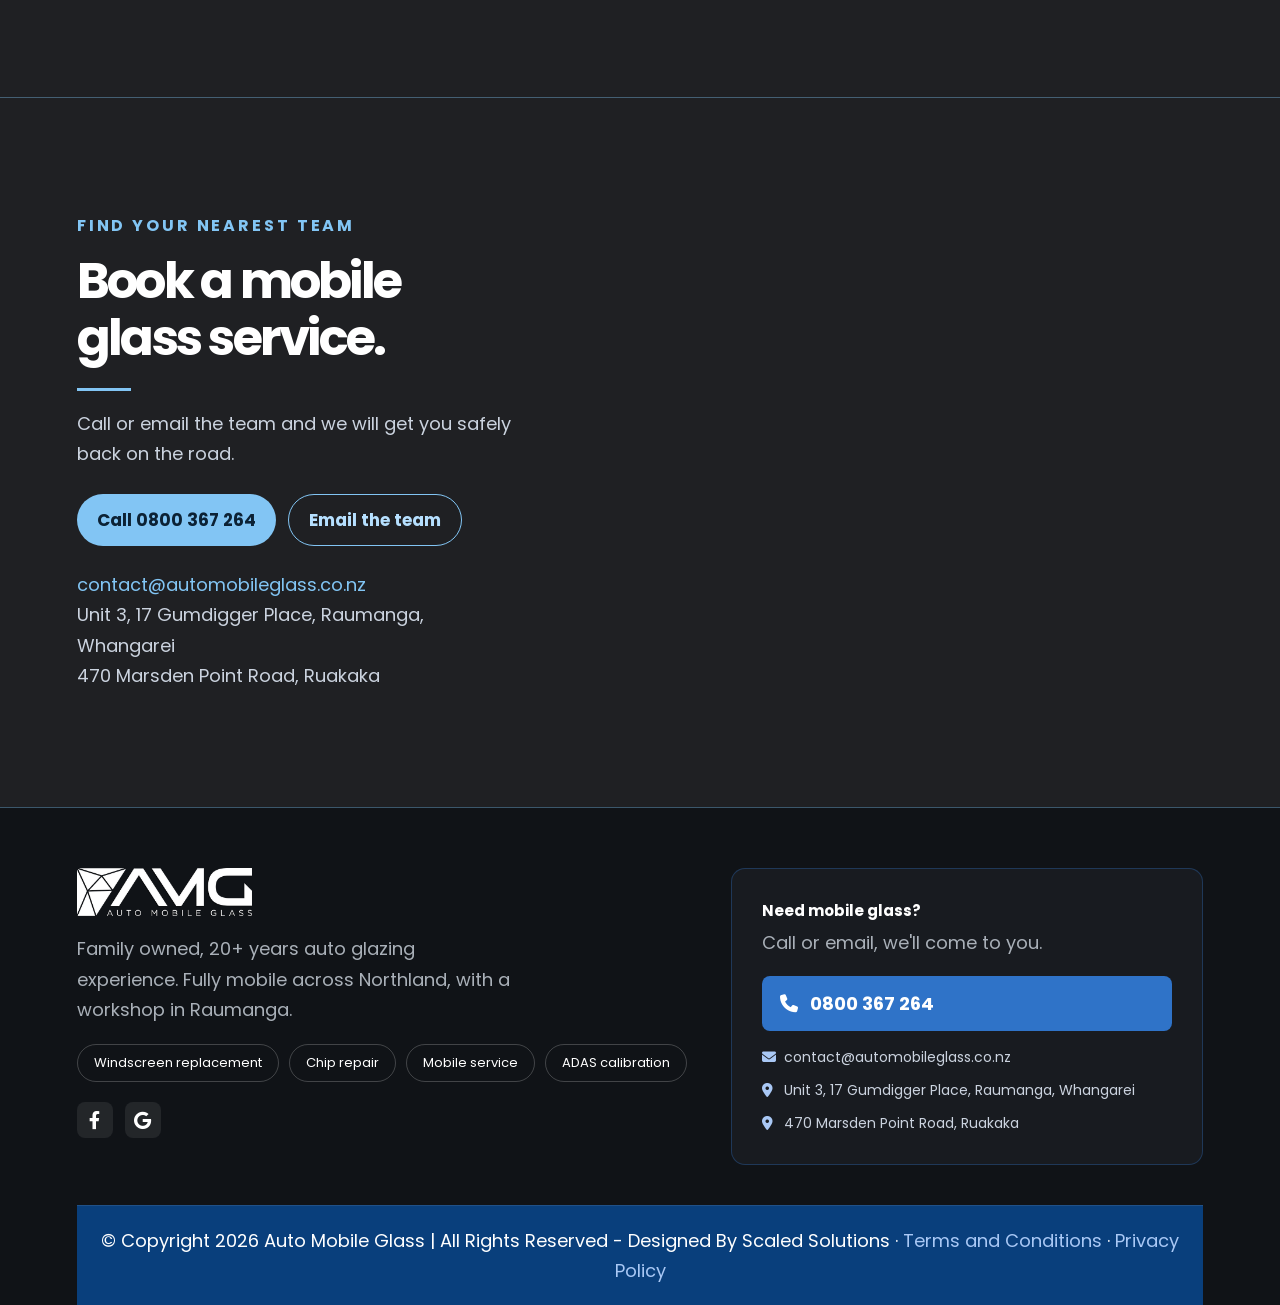
==== commit 6ba6d651: "Add FAQ link to the header nav (desktop and mobile menu)" ====
--- a/index.html
+++ b/index.html
@@ -298,6 +298,7 @@
 <a class="nav-btn" href="#top">home</a>
 <a class="nav-btn" href="#about-more">About Us</a>
 <a class="nav-btn" href="#services">Services</a>
+<a class="nav-btn" href="#faq">FAQ</a>
 <a class="nav-btn" href="#reviews">Our Reviews</a>
 <!--  <div class="dropdown-menu">
               <button class="nav-btn">about <i class="fas fa-angle-down"></i> </button>
@@ -359,6 +360,9 @@
 </div>
 <div class="nav-link">
 <div class="main-nav-link"> <a class="nav-btn" href="#services">services</a> </div>
+</div>
+<div class="nav-link">
+<div class="main-nav-link"> <a class="nav-btn" href="#faq">FAQ</a> </div>
 </div>
 <div class="nav-link">
 <div class="main-nav-link"> <a class="nav-btn" href="#reviews">Our Reviews</a> </div>
